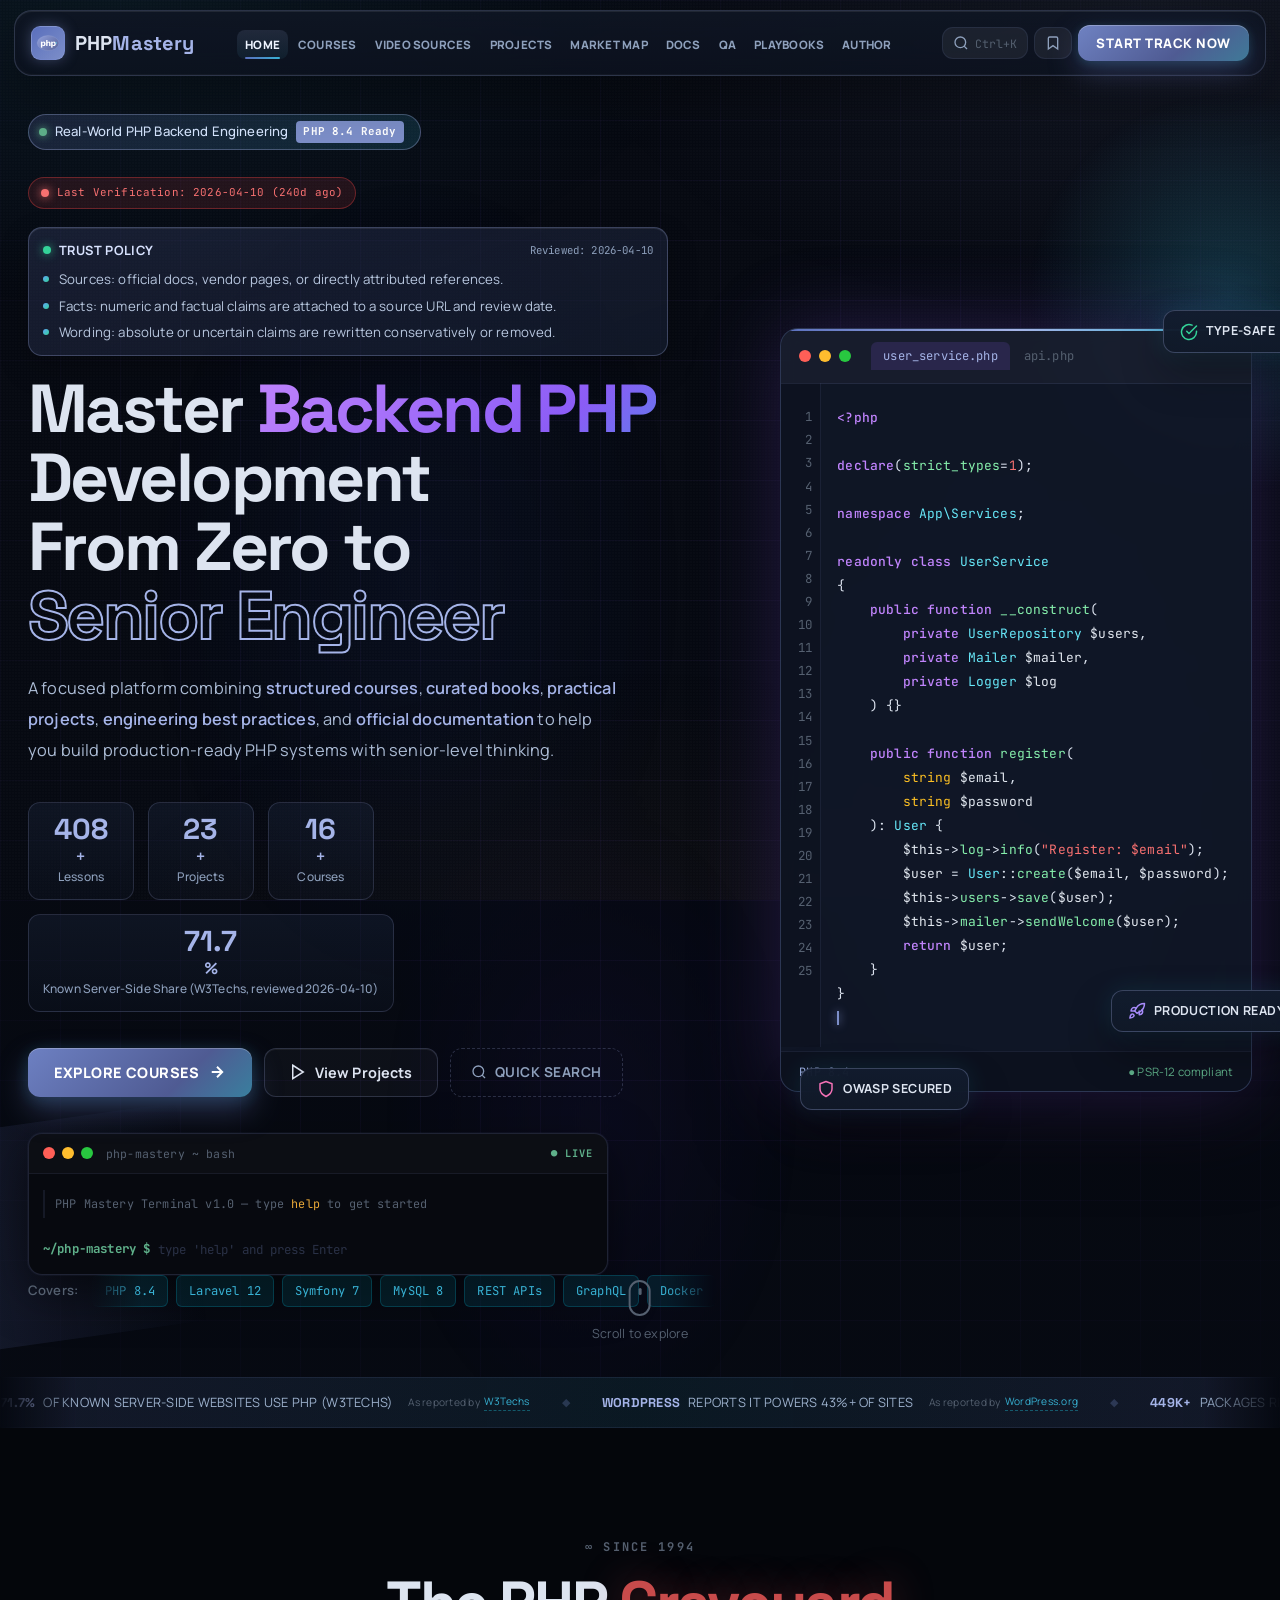
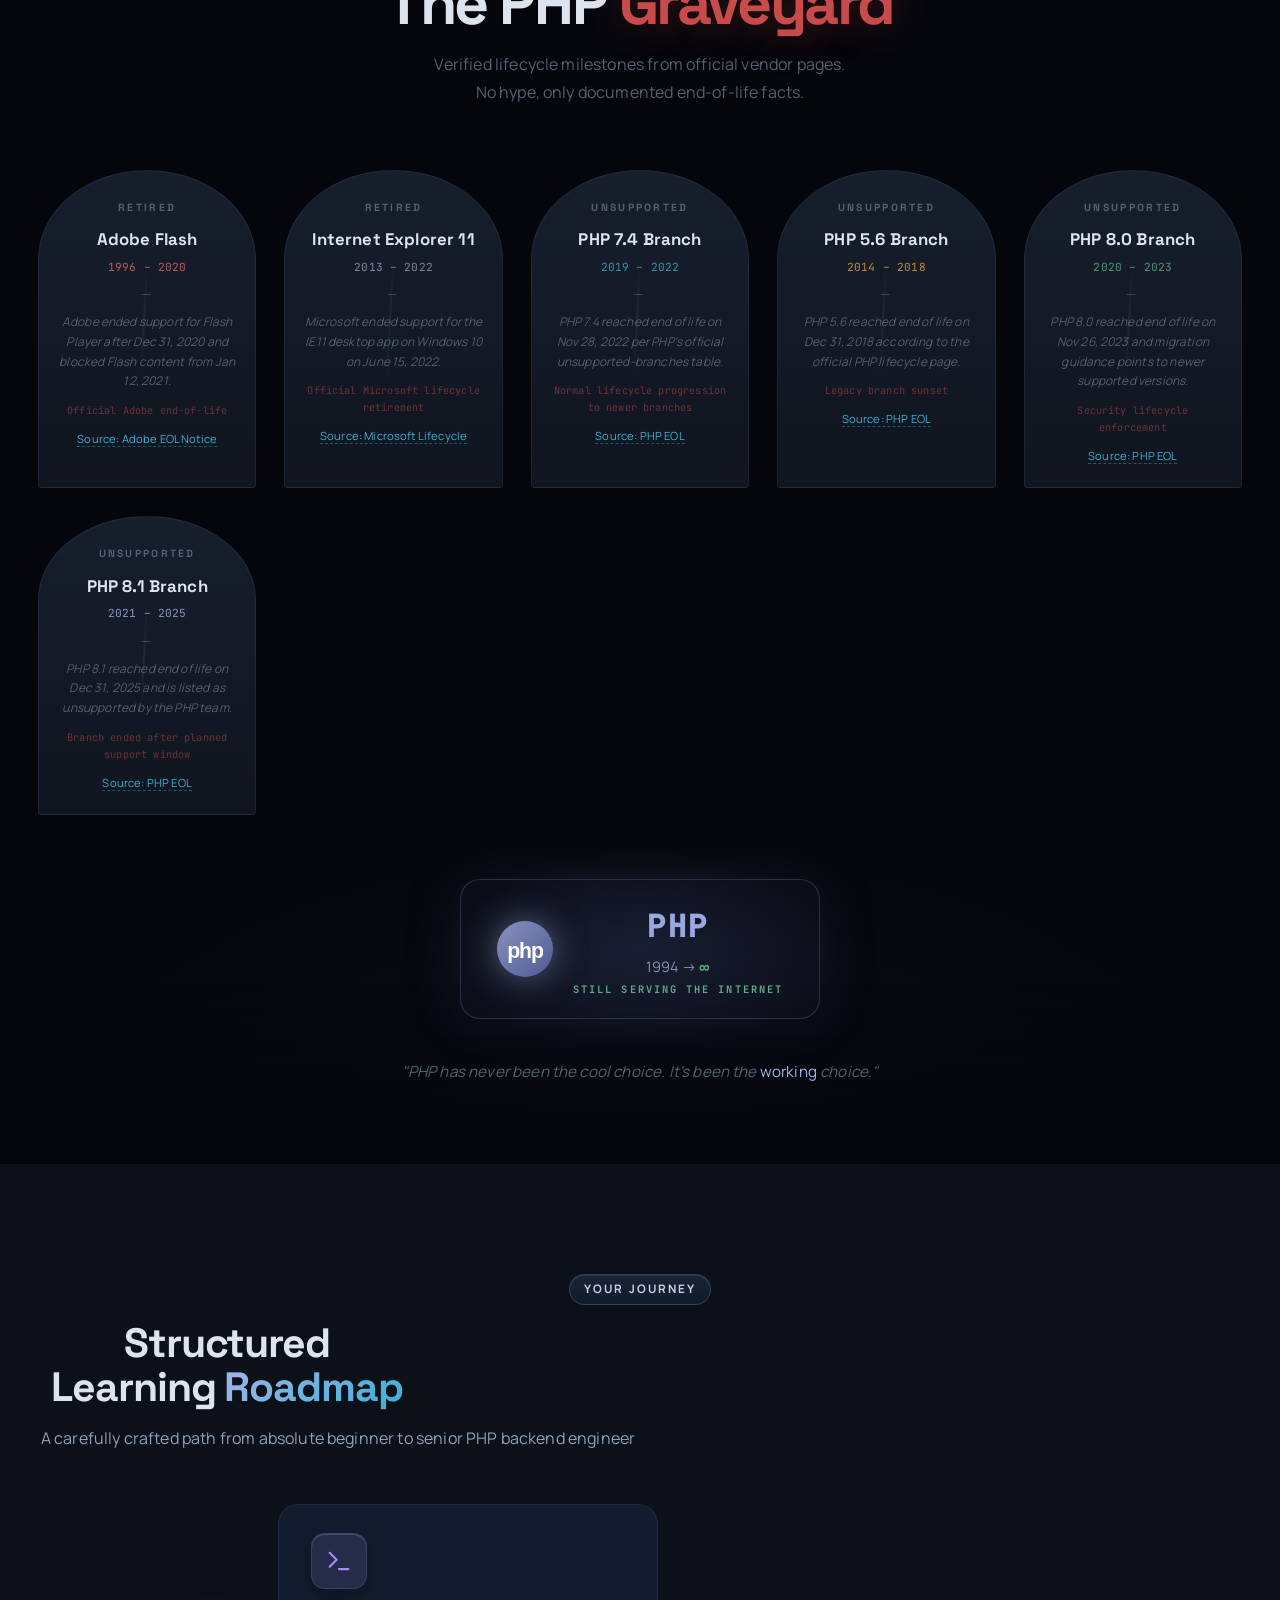
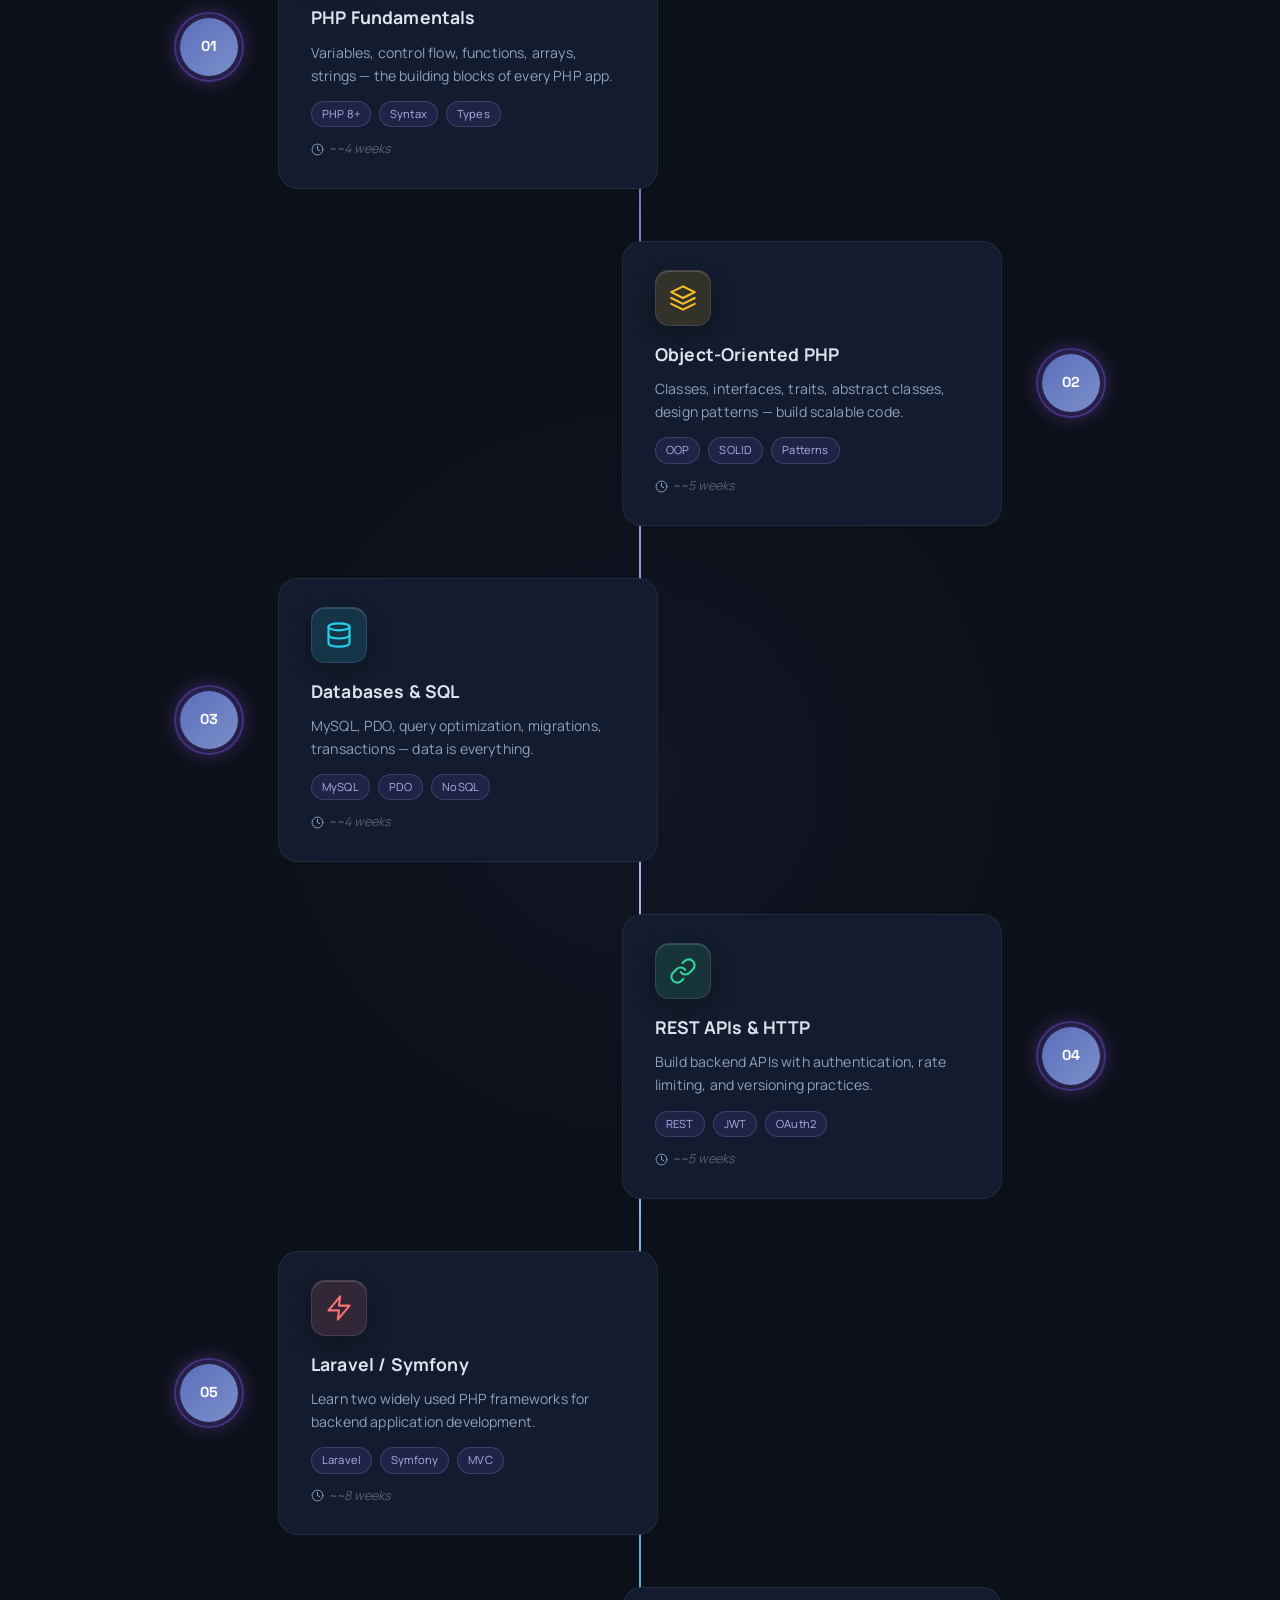
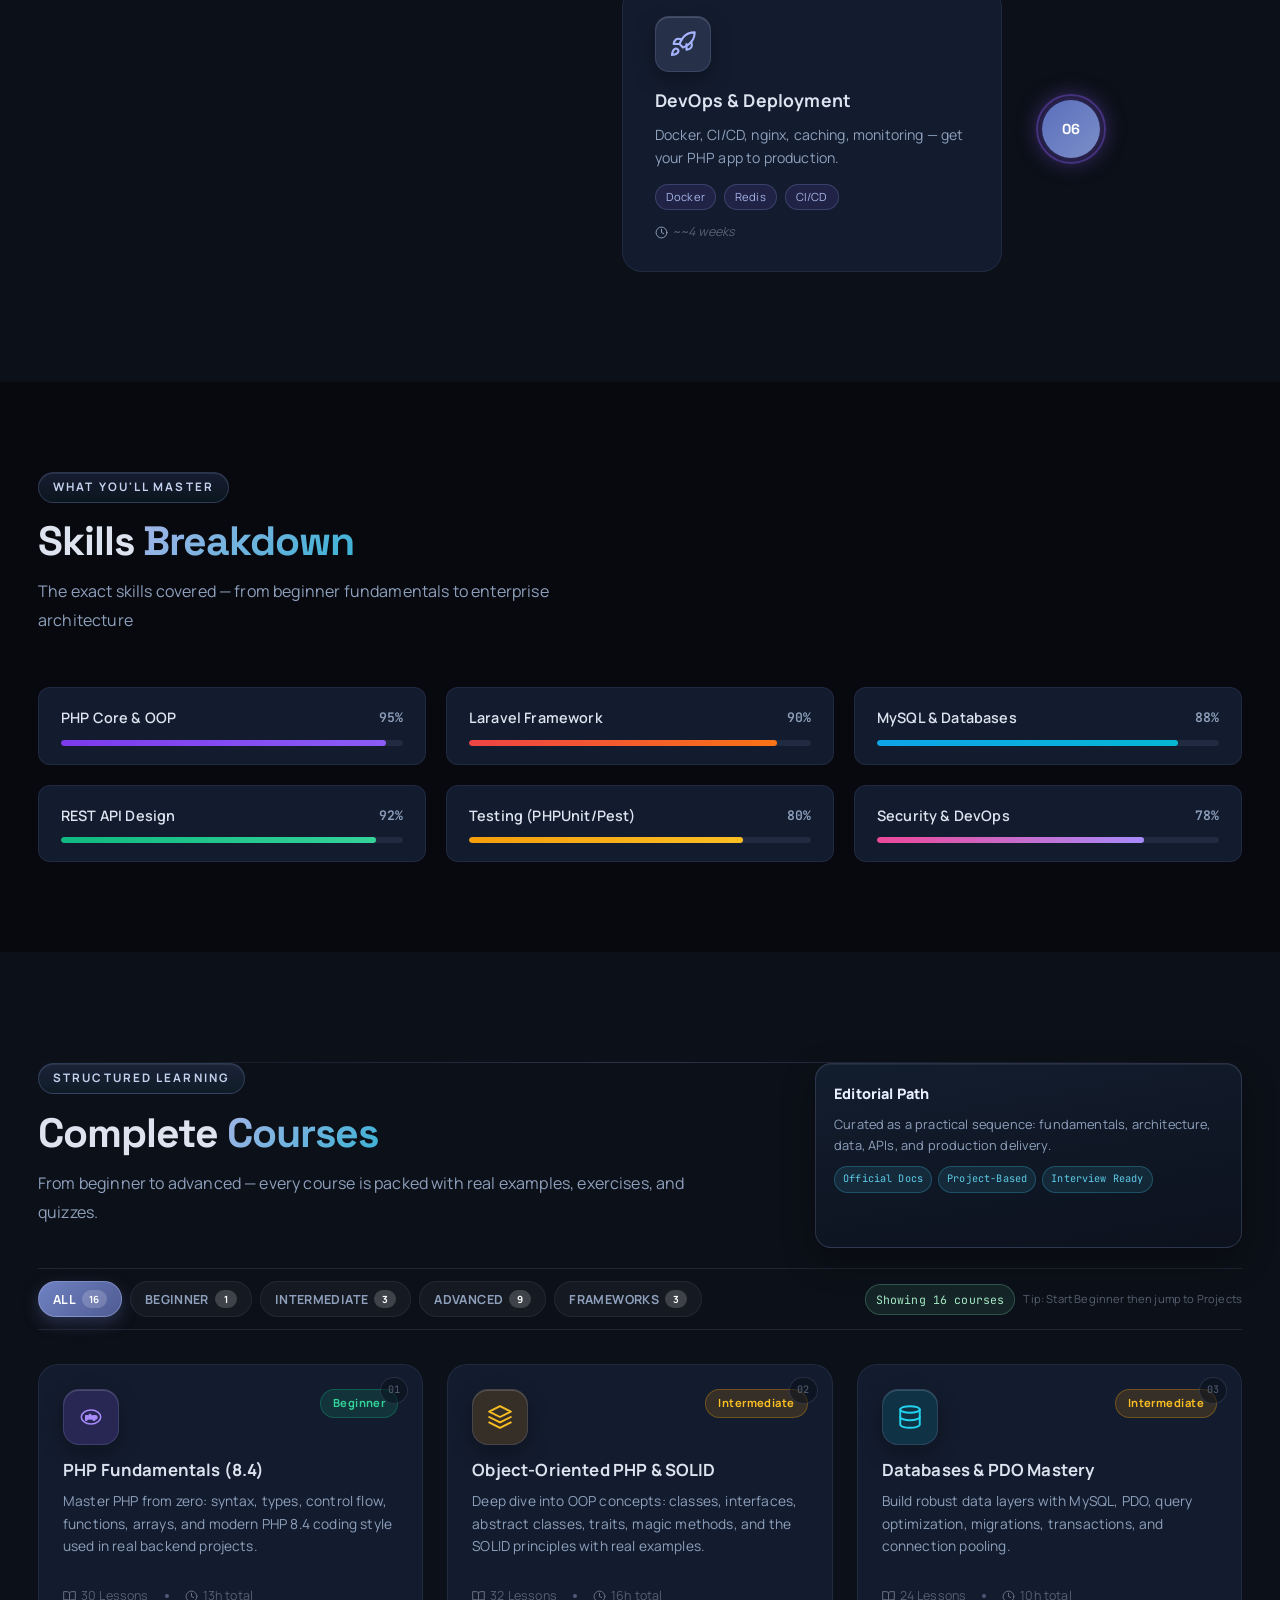
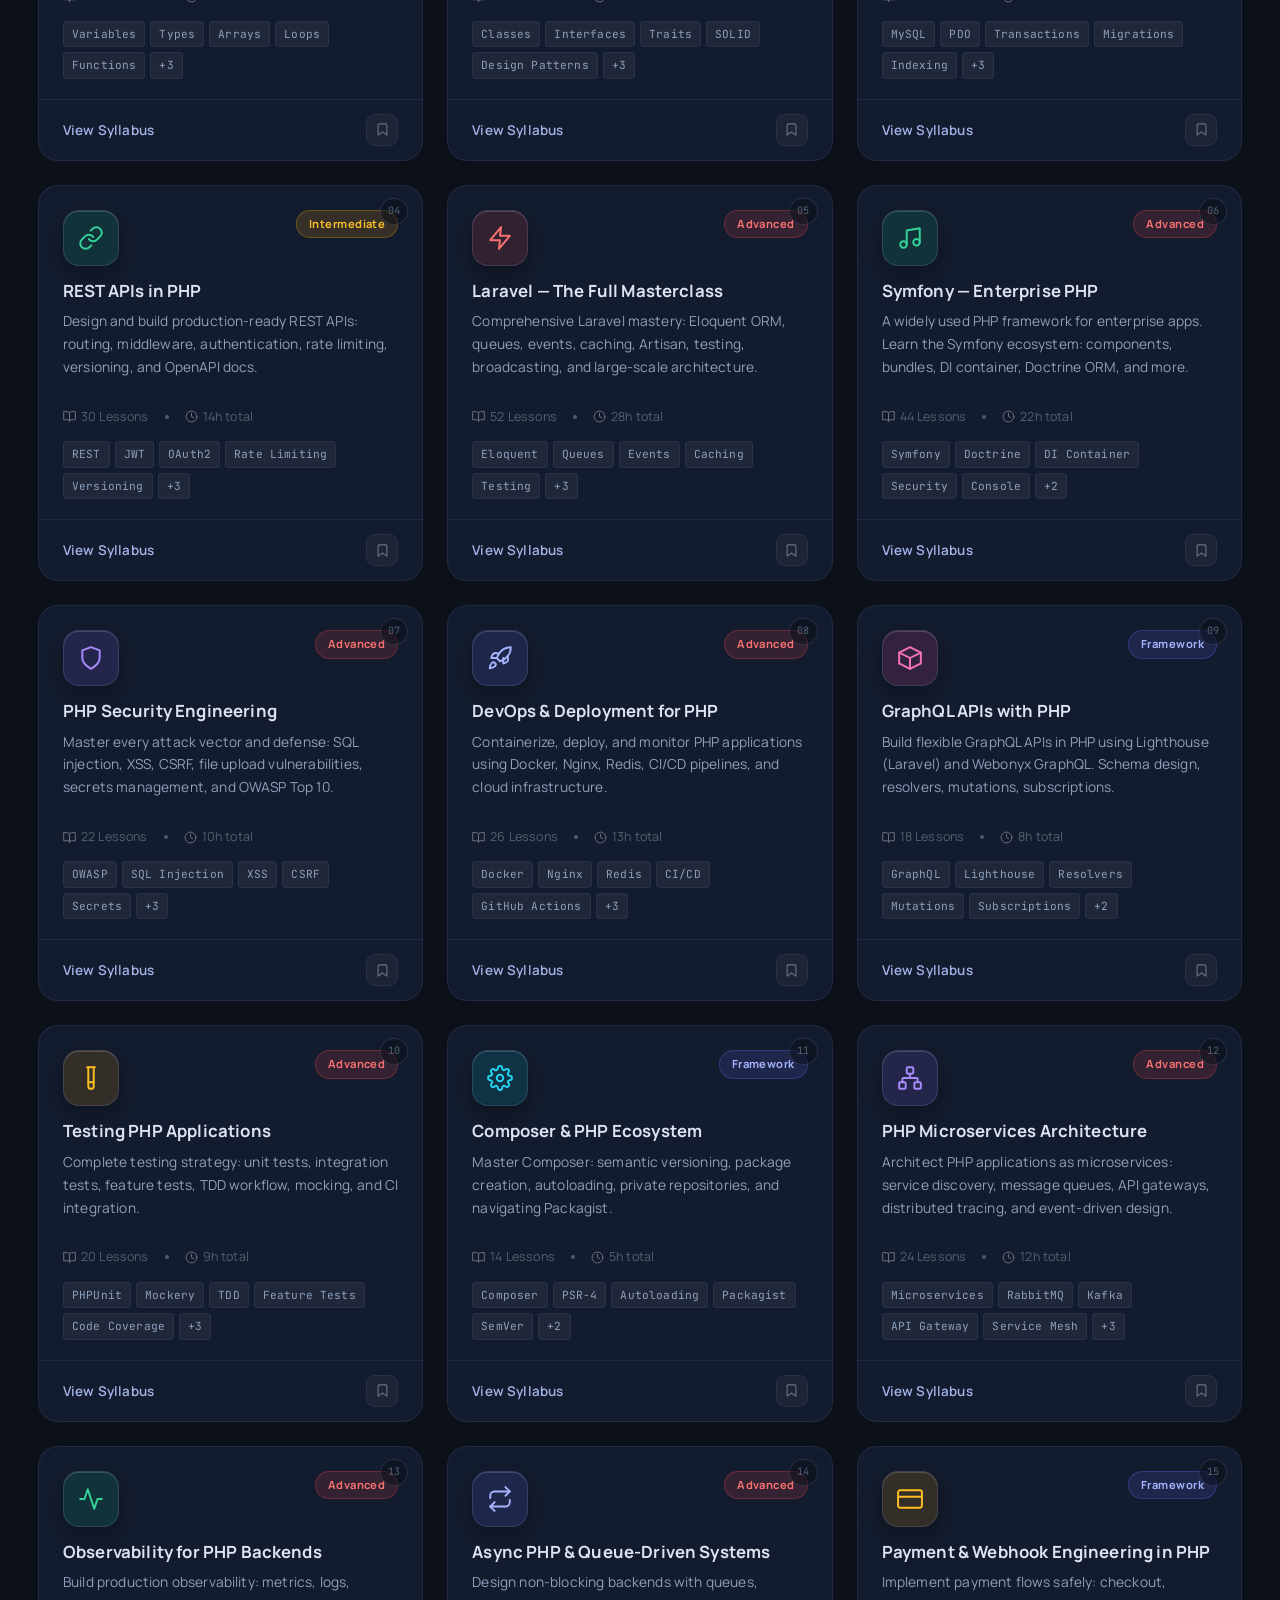
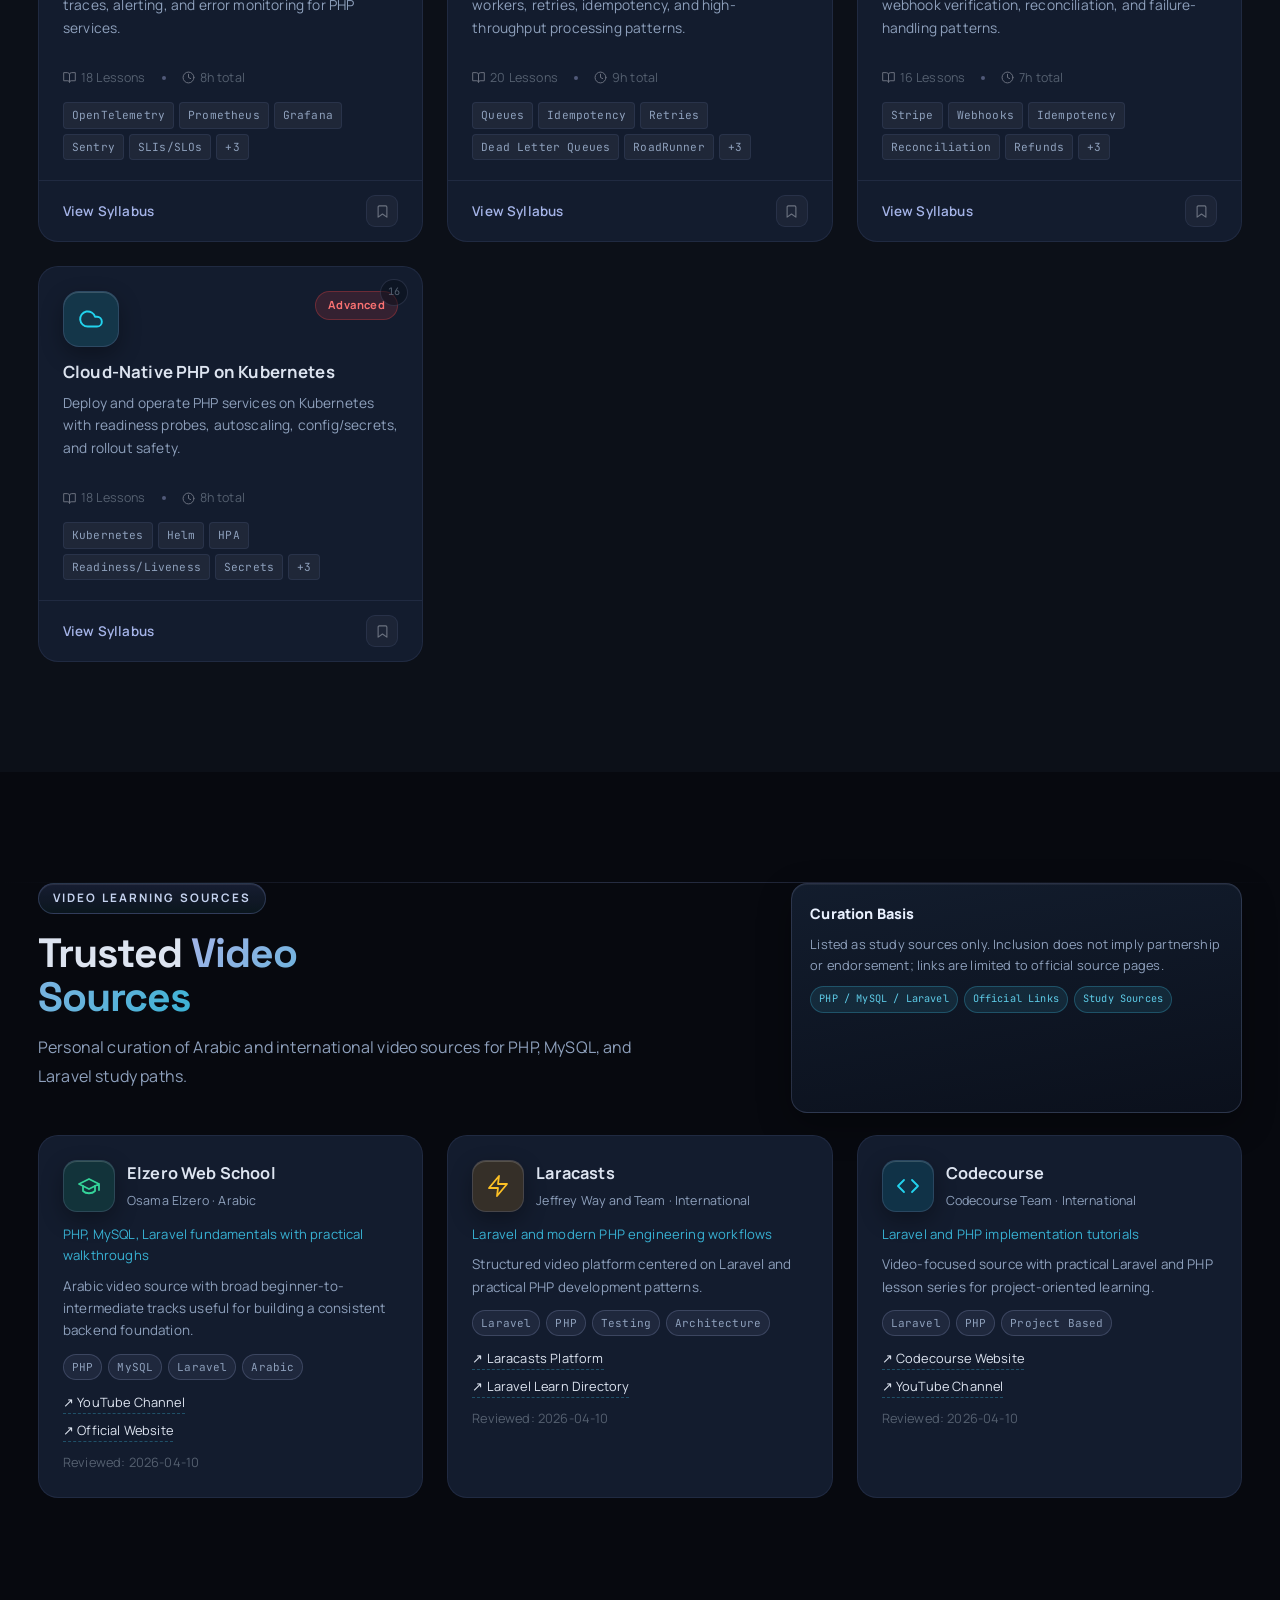
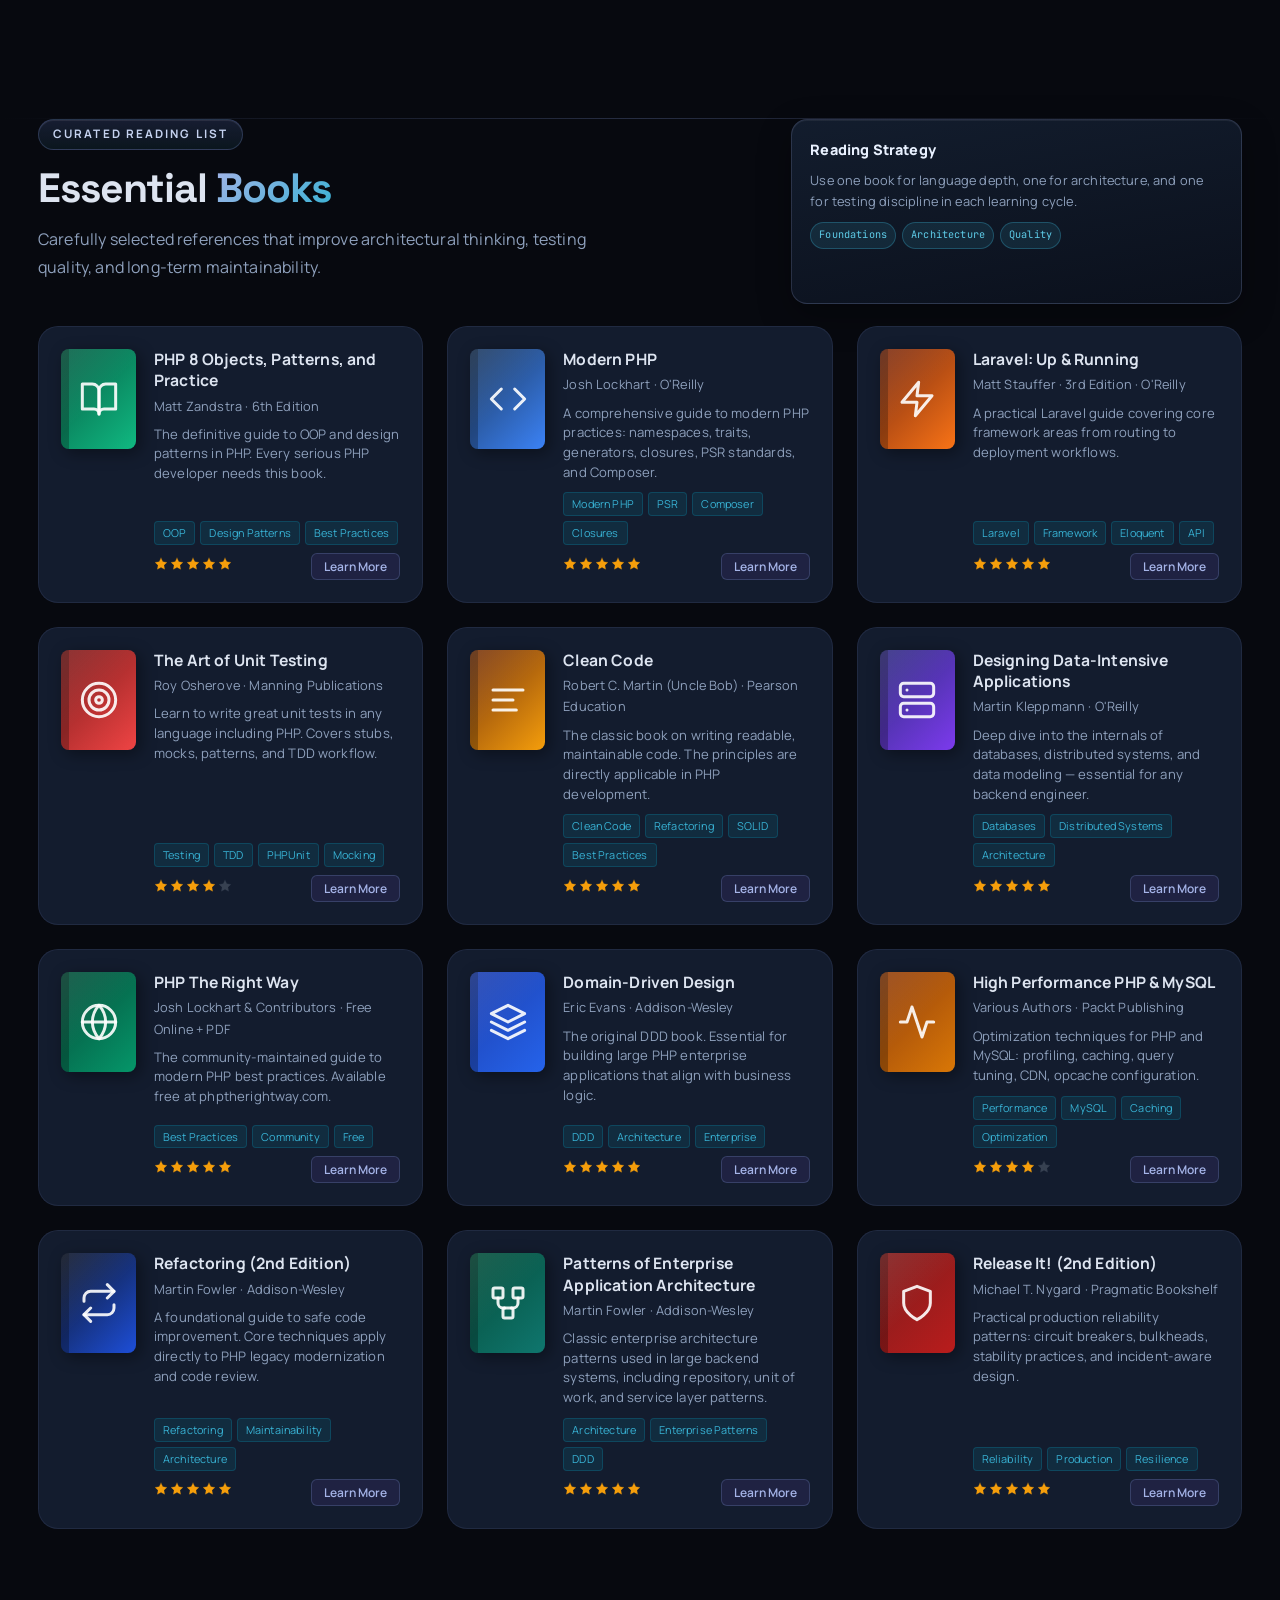
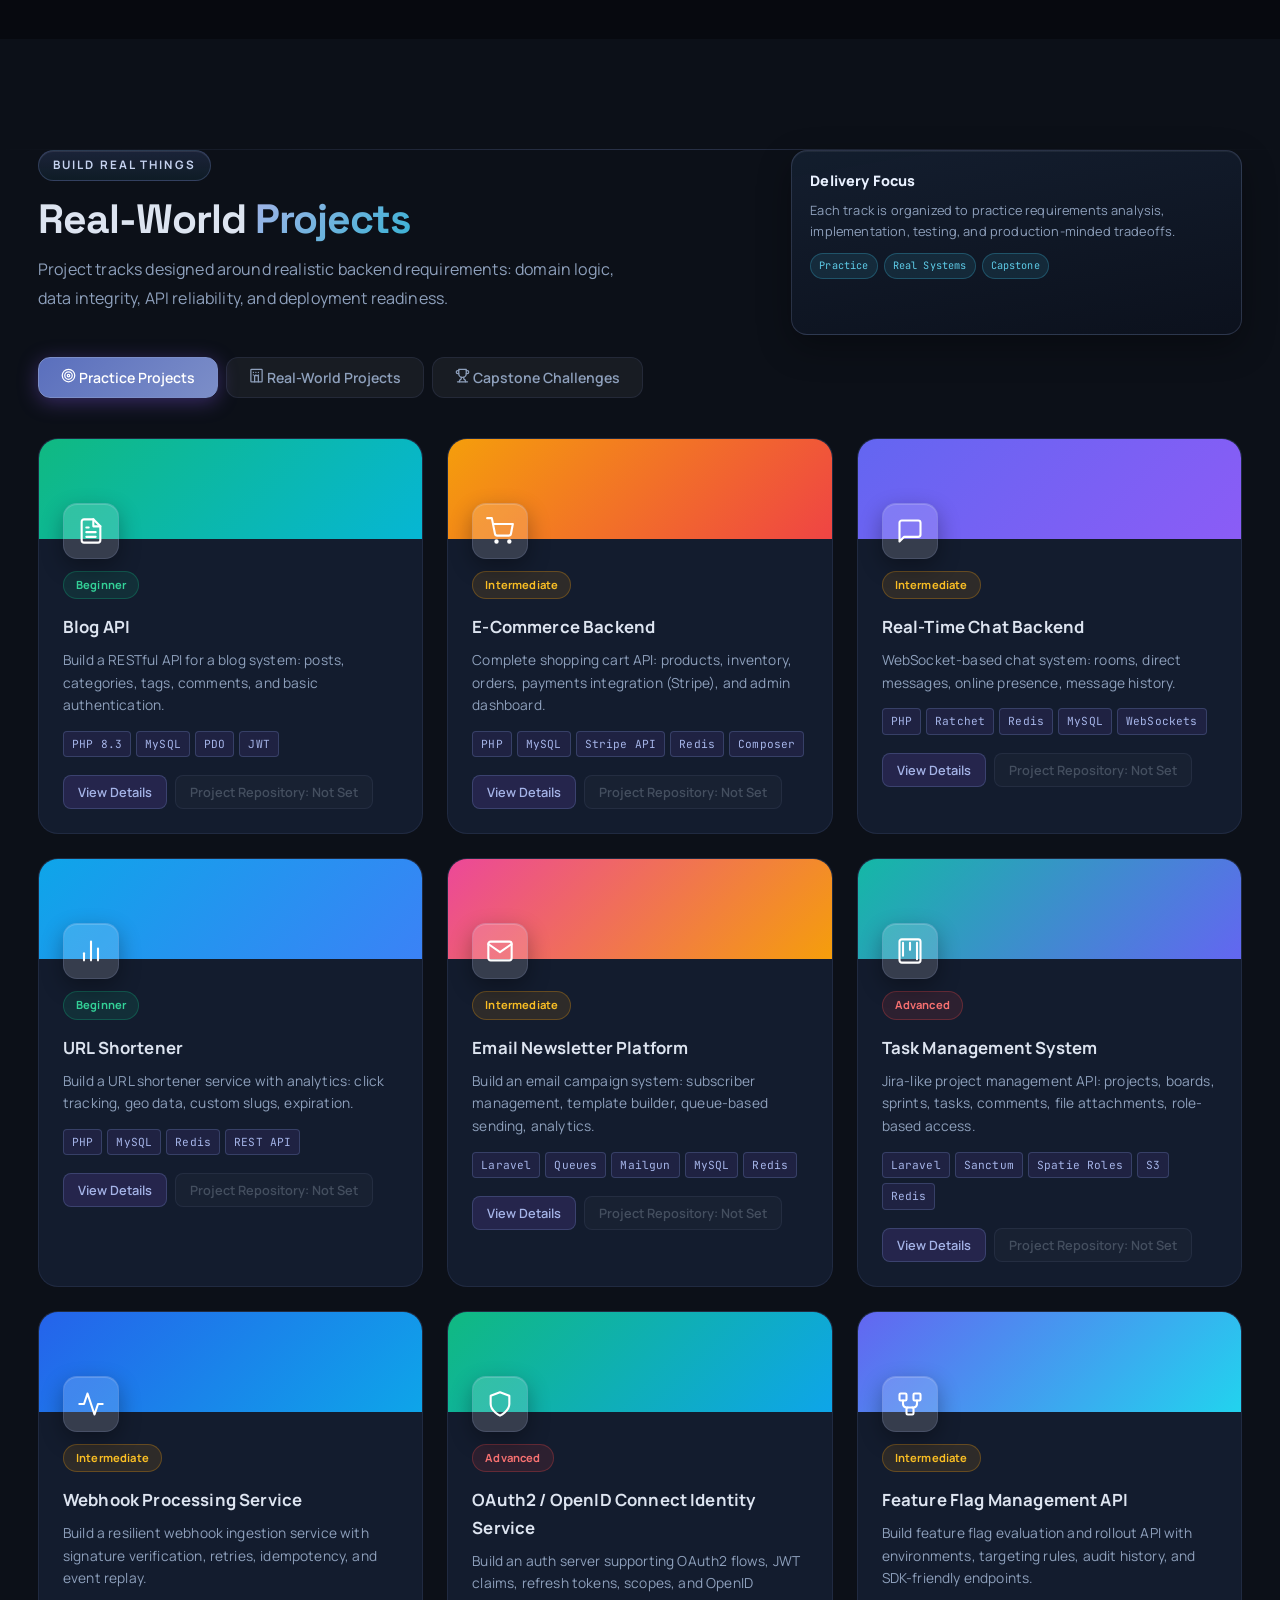
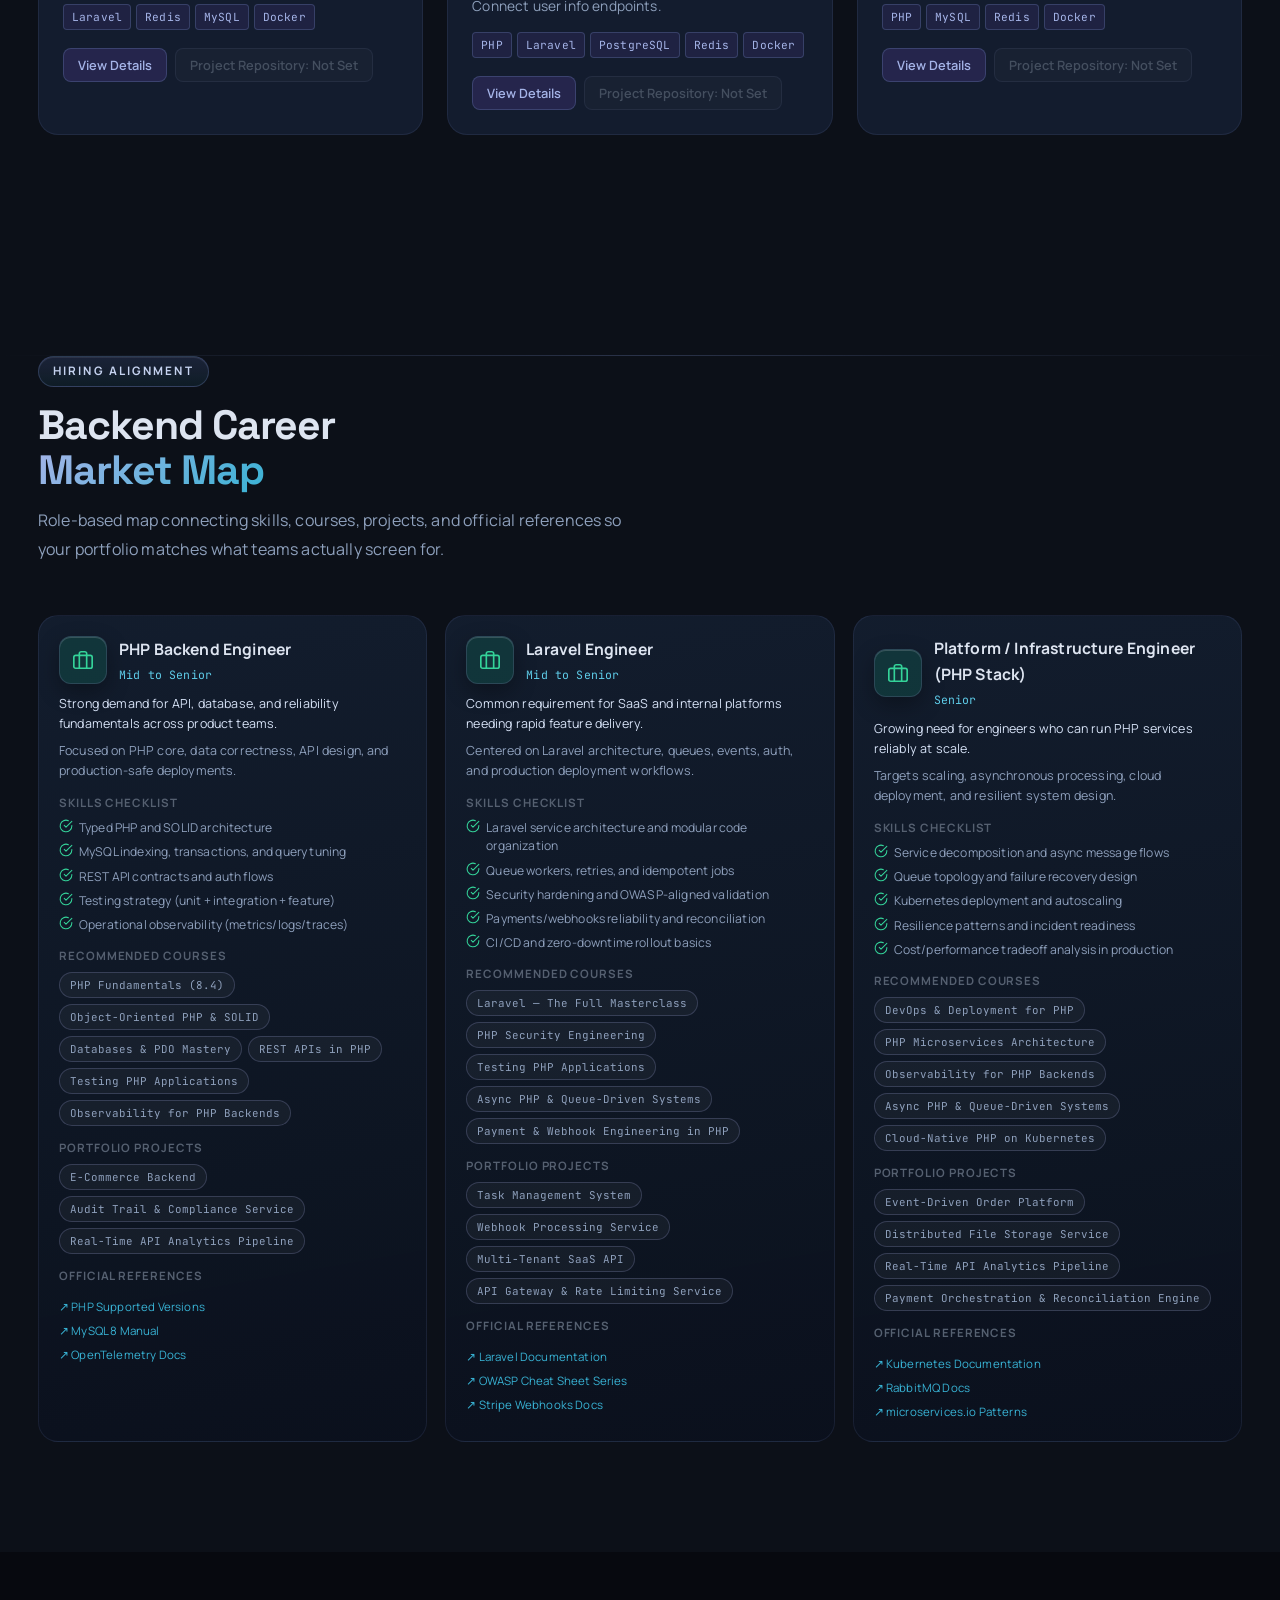
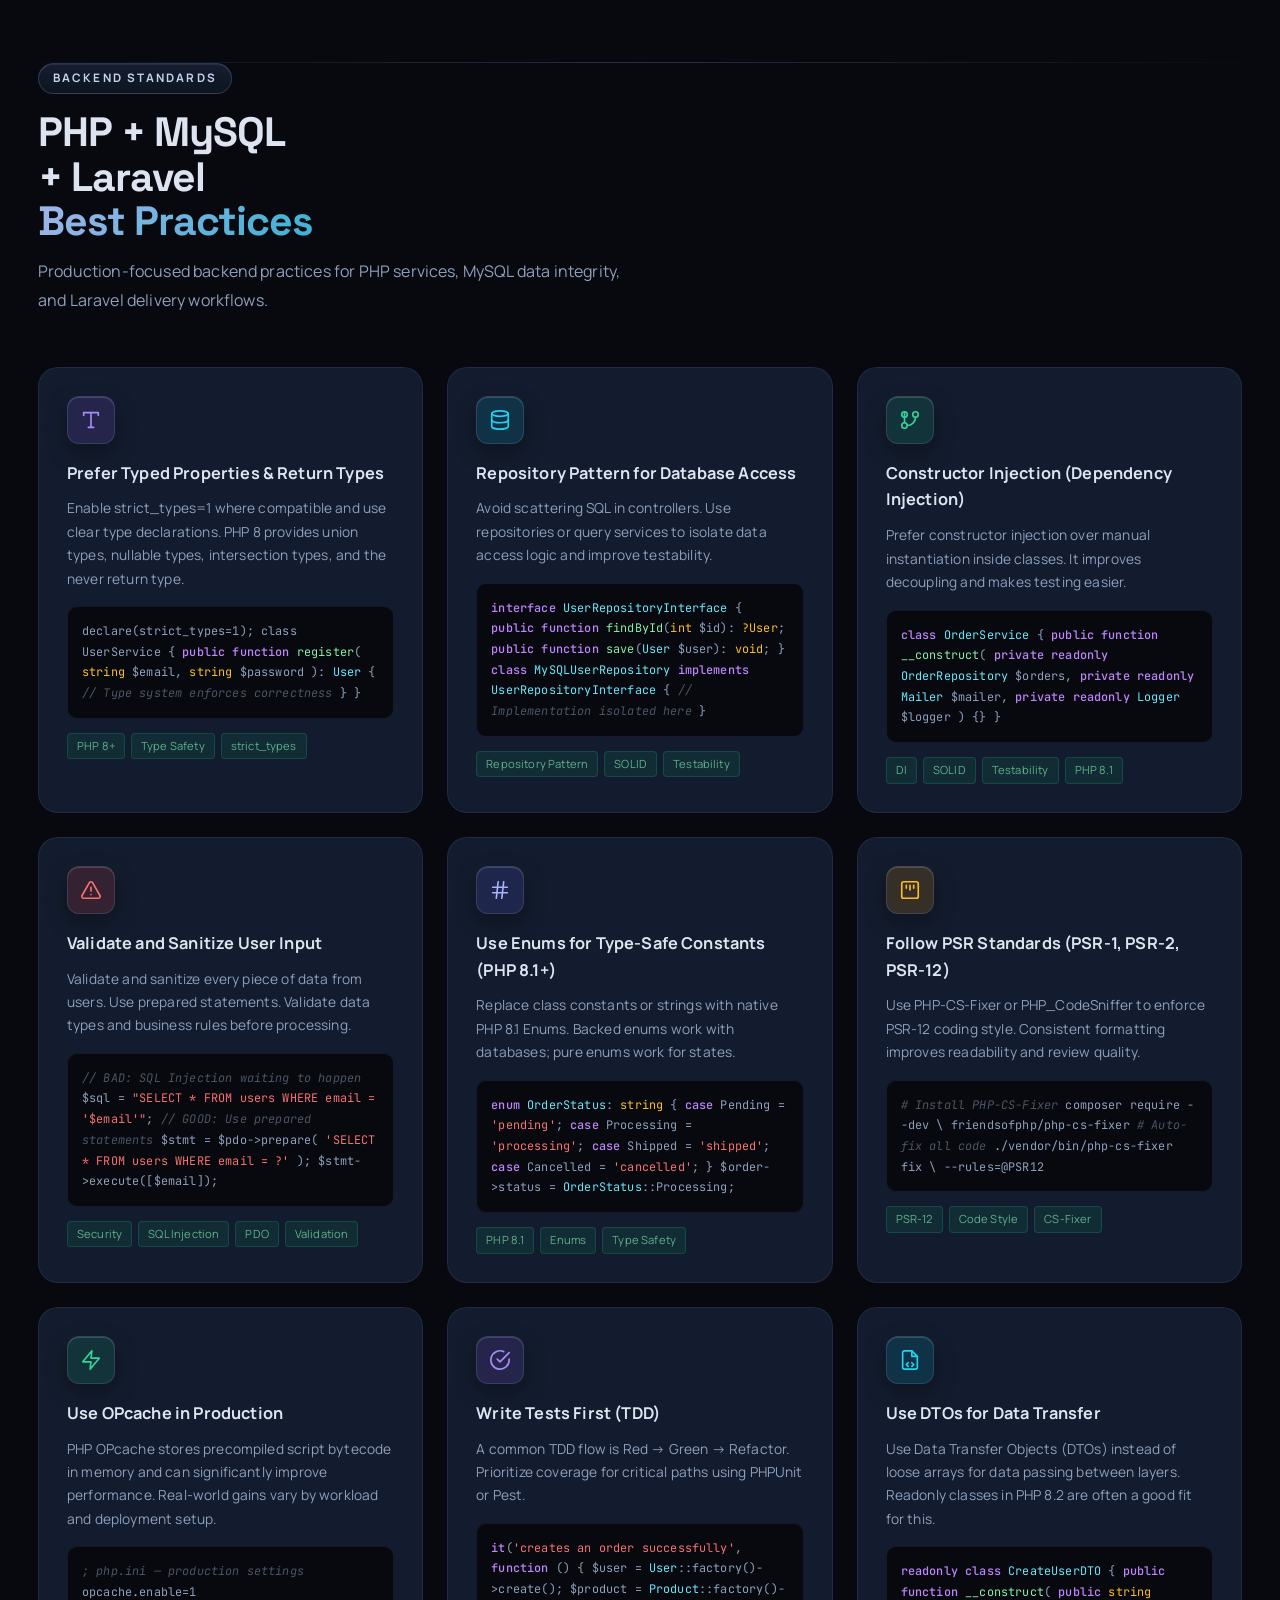
==== index.html @ 4e89be79 "Allow trusted official quotes in community stats section" ====
<!DOCTYPE html>
<html lang="en">
<head>
  <meta charset="UTF-8" />
  <meta name="viewport" content="width=device-width, initial-scale=1.0" />
  <title>PHP Mastery — Learn Backend Development the Real Way</title>
  <meta name="description" content="A PHP backend learning platform with real-world courses, books, projects, best practices, use cases, and official documentation." />
  <link rel="icon" type="image/svg+xml" href="favicon.svg" />
  <link rel="shortcut icon" href="favicon.svg" />
  <link rel="preconnect" href="https://fonts.googleapis.com" />
  <link rel="preconnect" href="https://fonts.gstatic.com" crossorigin />
  <link href="https://fonts.googleapis.com/css2?family=JetBrains+Mono:wght@400;500;700&family=Manrope:wght@400;500;600;700;800&family=Space+Grotesk:wght@400;500;600;700&display=swap" rel="stylesheet" />
  <link rel="stylesheet" href="styles.css" />
</head>
<body>
<!-- ===== SCROLL PROGRESS ===== -->
<div class="scroll-progress" id="scrollProgress"></div>

<!-- ===== TOAST CONTAINER ===== -->
<div class="toast-container" id="toastContainer"></div>

<!-- ===== JOURNEY ASSISTANT ===== -->
<div class="journey-assistant" id="journeyAssistant" aria-live="polite"></div>

<!-- ===== SEARCH OVERLAY ===== -->
<div class="search-overlay" id="searchOverlay">
  <div class="search-box">
    <div class="search-input-wrap">
      <svg class="search-icon-svg" width="20" height="20" viewBox="0 0 24 24" fill="none" stroke="currentColor" stroke-width="2"><circle cx="11" cy="11" r="8"/><path d="m21 21-4.35-4.35"/></svg>
      <input type="text" id="searchInput" placeholder="Search courses, books, projects…" autocomplete="off" />
      <span class="search-close-hint">ESC</span>
    </div>
    <div class="search-results" id="searchResults"></div>
  </div>
</div>

<!-- ===== NAVBAR ===== -->
<nav class="navbar" id="navbar">
  <div class="nav-container">
    <div class="nav-brand">
      <div class="brand-logo" id="logoIcon">
        <svg width="24" height="24" viewBox="0 0 100 100" fill="none" xmlns="http://www.w3.org/2000/svg" aria-hidden="true">
          <defs>
            <linearGradient id="phpgrad-nav" x1="0" y1="0" x2="100" y2="100" gradientUnits="userSpaceOnUse">
              <stop offset="0%" stop-color="#9aa9e4"/>
              <stop offset="100%" stop-color="#4F5B93"/>
            </linearGradient>
          </defs>
          <ellipse cx="50" cy="50" rx="45" ry="31" fill="url(#phpgrad-nav)"/>
          <ellipse cx="50" cy="50" rx="45" ry="31" stroke="rgba(255,255,255,.35)"/>
          <text x="50" y="61" text-anchor="middle" font-family="DejaVu Sans,Arial,sans-serif" font-size="33" font-weight="700" fill="white" letter-spacing="-1.7">php</text>
          <circle cx="84" cy="50" r="2.8" fill="#5ecce8"/>
        </svg>
      </div>
      <div class="nav-brand-copy">
        <span class="brand-text">PHP<span class="brand-accent">Mastery</span></span>
        <span class="brand-trust">Official sources only</span>
      </div>
    </div>
    <ul class="nav-links" id="navLinks">
      <li><a href="#home"         class="nav-link active">Home</a></li>
      <li><a href="#courses"      class="nav-link">Courses</a></li>
      <li><a href="#videosources" class="nav-link">Video Sources</a></li>
      <li><a href="#projects"     class="nav-link">Projects</a></li>
      <li><a href="#marketmap"    class="nav-link">Market Map</a></li>
      <li><a href="#docs"         class="nav-link">Docs</a></li>
      <li><a href="#prelaunch"    class="nav-link">QA</a></li>
      <li><a href="#playbooks"    class="nav-link">Playbooks</a></li>
      <li><a href="#author"       class="nav-link">Author</a></li>
    </ul>
    <div class="nav-actions">
      <button class="nav-search-btn" id="searchTrigger" title="Search (Ctrl+K)">
        <svg width="16" height="16" viewBox="0 0 24 24" fill="none" stroke="currentColor" stroke-width="2"><circle cx="11" cy="11" r="8"/><path d="m21 21-4.35-4.35"/></svg>
        <span class="search-shortcut">Ctrl+K</span>
      </button>
      <button class="nav-bookmark-btn" id="bookmarkNavBtn" title="My Bookmarks">
        <svg width="16" height="16" viewBox="0 0 24 24" fill="none" stroke="currentColor" stroke-width="2"><path d="m19 21-7-5-7 5V5a2 2 0 0 1 2-2h10a2 2 0 0 1 2 2v16z"/></svg>
        <span class="bookmark-count" id="bookmarkCount" style="display:none">0</span>
      </button>
      <button class="nav-cta" onclick="document.getElementById('courses').scrollIntoView({behavior:'smooth'})">Go To Courses</button>
    </div>
    <button class="hamburger" id="hamburger" aria-label="Toggle menu">
      <span></span><span></span><span></span>
    </button>
  </div>
</nav>

<!-- ===== HERO ===== -->
<section class="hero" id="home">
  <canvas class="hero-aurora" id="auroraCanvas"></canvas>
  <div class="hero-bg-grid"></div>
  <div class="hero-particles" id="particles"></div>

  <div class="hero-layout">
    <div class="hero-container">
      <div class="hero-badge magnetic" data-strength="15">
        <span class="badge-dot"></span>
        <span>Real-World PHP Backend Engineering</span>
        <span class="badge-version">PHP 8.4 Ready</span>
      </div>
      <div class="verification-badge" id="verificationBadge" aria-live="polite">
        <span class="vb-dot"></span>
        <span class="vb-text">Verification status loading…</span>
      </div>
      <div class="trust-policy-card" aria-label="Trust Policy">
        <div class="trust-policy-head">
          <span class="trust-policy-kicker">Trust Policy</span>
          <span class="trust-policy-date">Reviewed: 2026-04-10</span>
        </div>
        <ul class="trust-policy-list">
          <li>Sources: official docs, vendor pages, or directly attributed references.</li>
          <li>Facts: numeric and factual claims are attached to a source URL and review date.</li>
          <li>Wording: absolute or uncertain claims are rewritten conservatively or removed.</li>
        </ul>
      </div>
      <h1 class="hero-title">
        Master <span class="gradient-text animated-gradient">Backend PHP</span><br/>
        Development<br/>
        <span class="hero-subtitle-line">From Zero to <span class="text-outline">Senior Engineer</span></span>
      </h1>
      <p class="hero-desc">
        A focused platform combining <strong>structured courses</strong>, <strong>curated books</strong>,
        <strong>practical projects</strong>, <strong>engineering best practices</strong>,
        and <strong>official documentation</strong> to help you build
        production-ready PHP systems with senior-level thinking.
      </p>
      <div class="hero-stats">
        <div class="stat-item">
          <span class="stat-num" data-target="408">0</span><span class="stat-plus">+</span>
          <span class="stat-label">Lessons</span>
        </div>
        <div class="stat-divider"></div>
        <div class="stat-item">
          <span class="stat-num" data-target="23">0</span><span class="stat-plus">+</span>
          <span class="stat-label">Projects</span>
        </div>
        <div class="stat-divider"></div>
        <div class="stat-item">
          <span class="stat-num" data-target="16">0</span><span class="stat-plus">+</span>
          <span class="stat-label">Courses</span>
        </div>
        <div class="stat-divider"></div>
        <div class="stat-item">
          <span class="stat-num" data-target="71.7" data-precision="1">0</span><span class="stat-plus">%</span>
          <span class="stat-label">Known Server-Side Share (W3Techs, reviewed 2026-04-10)</span>
        </div>
      </div>
      <div class="hero-actions">
        <button class="btn-primary magnetic" data-strength="20" onclick="document.getElementById('courses').scrollIntoView({behavior:'smooth'})">
          <span>Explore Courses</span>
          <svg width="18" height="18" viewBox="0 0 24 24" fill="none" stroke="currentColor" stroke-width="2.5"><path d="M5 12h14M12 5l7 7-7 7"/></svg>
        </button>
        <button class="btn-secondary" onclick="document.getElementById('projects').scrollIntoView({behavior:'smooth'})">
          <svg width="18" height="18" viewBox="0 0 24 24" fill="none" stroke="currentColor" stroke-width="2"><polygon points="5 3 19 12 5 21 5 3"/></svg>
          View Projects
        </button>
        <button class="btn-ghost" onclick="document.getElementById('searchTrigger').click()">
          <svg width="16" height="16" viewBox="0 0 24 24" fill="none" stroke="currentColor" stroke-width="2"><circle cx="11" cy="11" r="8"/><path d="m21 21-4.35-4.35"/></svg>
          Quick Search
        </button>
      </div>

      <!-- Hero Interactive CLI -->
      <div class="hero-cli" id="heroCli">
        <div class="cli-titlebar">
          <span class="dot red"></span><span class="dot yellow"></span><span class="dot green"></span>
          <span class="cli-titlebar-txt">php-mastery ~ bash</span>
          <span class="cli-live">● LIVE</span>
        </div>
        <div class="cli-body">
          <div class="cli-history" id="cliHistory"></div>
          <div class="cli-input-row">
            <span class="cli-prompt">~/php-mastery $&nbsp;</span>
            <input type="text" id="cliInput" class="cli-input-field" placeholder="type 'help' and press Enter" autocomplete="off" spellcheck="false">
          </div>
        </div>
      </div>
      <div class="hero-tech-scroll">
        <span class="tech-label">Covers:</span>
        <div class="tech-marquee">
          <div class="tech-track">
            <span class="tech-tag">PHP 8.4</span><span class="tech-tag">Laravel 12</span>
            <span class="tech-tag">Symfony 7</span><span class="tech-tag">MySQL 8</span>
            <span class="tech-tag">REST APIs</span><span class="tech-tag">GraphQL</span>
            <span class="tech-tag">Docker</span><span class="tech-tag">Composer</span>
            <span class="tech-tag">Redis</span><span class="tech-tag">RabbitMQ</span>
            <span class="tech-tag">PHPUnit</span><span class="tech-tag">SOLID</span>
            <!-- duplicated for loop -->
            <span class="tech-tag">PHP 8.4</span><span class="tech-tag">Laravel 12</span>
            <span class="tech-tag">Symfony 7</span><span class="tech-tag">MySQL 8</span>
            <span class="tech-tag">REST APIs</span><span class="tech-tag">GraphQL</span>
            <span class="tech-tag">Docker</span><span class="tech-tag">Composer</span>
          </div>
        </div>
      </div>
    </div>


    <!-- Floating code window -->
    <div class="hero-code-window">
      <div class="code-window">
        <div class="code-window-header">
          <span class="dot red"></span>
          <span class="dot yellow"></span>
          <span class="dot green"></span>
          <div class="cw-tabs">
            <span class="cw-tab active">user_service.php</span>
            <span class="cw-tab">api.php</span>
          </div>
        </div>
        <div class="code-line-numbers" id="lineNumbers"></div>
        <div class="code-body">
          <pre id="typingCode"></pre>
        </div>
        <div class="code-window-footer">
          <span class="cw-lang">PHP 8.4</span>
          <span class="cw-status">● PSR-12 compliant</span>
        </div>
      </div>
      <!-- floating cards -->
      <div class="floating-card fc-1">
        <span class="fc-icon" style="color:#34d399">
          <svg width="18" height="18" viewBox="0 0 24 24" fill="none" stroke="currentColor" stroke-width="2" stroke-linecap="round" stroke-linejoin="round"><path d="M22 11.08V12a10 10 0 1 1-5.93-9.14"/><polyline points="22 4 12 14.01 9 11.01"/></svg>
        </span>
        <span>Type-safe</span>
      </div>
      <div class="floating-card fc-2">
        <span class="fc-icon" style="color:#a78bfa">
          <svg width="18" height="18" viewBox="0 0 24 24" fill="none" stroke="currentColor" stroke-width="2" stroke-linecap="round" stroke-linejoin="round"><path d="M4.5 16.5c-1.5 1.26-2 5-2 5s3.74-.5 5-2c.71-.84.7-2.13-.09-2.91a2.18 2.18 0 0 0-2.91-.09z"/><path d="m12 15-3-3a22 22 0 0 1 2-3.95A12.88 12.88 0 0 1 22 2c0 2.72-.78 7.5-6 11a22.35 22.35 0 0 1-4 2z"/><path d="M9 12H4s.55-3.03 2-4c1.62-1.08 5 0 5 0M15 12v5s3.03-.55 4-2c1.08-1.62 0-5 0-5"/></svg>
        </span>
        <span>Production ready</span>
      </div>
      <div class="floating-card fc-3">
        <span class="fc-icon" style="color:#f472b6">
          <svg width="18" height="18" viewBox="0 0 24 24" fill="none" stroke="currentColor" stroke-width="2" stroke-linecap="round" stroke-linejoin="round"><path d="M12 22s8-4 8-10V5l-8-3-8 3v7c0 6 8 10 8 10z"/></svg>
        </span>
        <span>OWASP secured</span>
      </div>
    </div>
  </div>

  <!-- Scroll indicator -->
  <div class="hero-scroll-hint">
    <div class="scroll-mouse">
      <div class="scroll-wheel"></div>
    </div>
    <span>Scroll to explore</span>
  </div>
</section>

<!-- ===== STATS TICKER ===== -->
<div class="stats-ticker">
  <div class="ticker-track">
    <div class="ticker-item"><span class="ti-num">71.7%</span> of known server-side websites use PHP (W3Techs)</div>
    <div class="ticker-sep">◆</div>
    <div class="ticker-item"><span class="ti-num">WordPress</span> reports it powers 43%+ of sites</div>
    <div class="ticker-sep">◆</div>
    <div class="ticker-item"><span class="ti-num">449K+</span> packages registered on Packagist</div>
    <div class="ticker-sep">◆</div>
    <div class="ticker-item"><span class="ti-num">5.48M+</span> package versions on Packagist</div>
    <div class="ticker-sep">◆</div>
    <div class="ticker-item"><span class="ti-num">PHP 8</span> release notes document JIT behavior</div>
    <div class="ticker-sep">◆</div>
    <div class="ticker-item"><span class="ti-num">Symfony</span> reports 37B+ downloads</div>
    <div class="ticker-sep">◆</div>
    <div class="ticker-item"><span class="ti-num">Laravel</span> publishes real user quotes from teams</div>
    <div class="ticker-sep">◆</div>
    <div class="ticker-item"><span class="ti-num">176B+</span> installs tracked by Packagist</div>
    <div class="ticker-sep">◆</div>
    <div class="ticker-item"><span class="ti-num">PHP.net</span> publishes branch EOL timelines</div>
    <div class="ticker-sep">◆</div>
    <div class="ticker-item"><span class="ti-num">MediaWiki</span> powers Wikipedia on a PHP stack</div>
    <div class="ticker-sep">◆</div>
    <!-- duplicate for infinite loop -->
    <div class="ticker-item"><span class="ti-num">71.7%</span> of known server-side websites use PHP (W3Techs)</div>
    <div class="ticker-sep">◆</div>
    <div class="ticker-item"><span class="ti-num">WordPress</span> reports it powers 43%+ of sites</div>
    <div class="ticker-sep">◆</div>
    <div class="ticker-item"><span class="ti-num">449K+</span> packages registered on Packagist</div>
    <div class="ticker-sep">◆</div>
    <div class="ticker-item"><span class="ti-num">5.48M+</span> package versions on Packagist</div>
    <div class="ticker-sep">◆</div>
    <div class="ticker-item"><span class="ti-num">PHP 8</span> release notes document JIT behavior</div>
    <div class="ticker-sep">◆</div>
    <div class="ticker-item"><span class="ti-num">Symfony</span> reports 37B+ downloads</div>
  </div>
</div>

<!-- ===== PHP GRAVEYARD ===== -->
<section class="graveyard-section" id="graveyard" aria-label="PHP Graveyard">
  <div class="gy-fog gy-fog-1"></div>
  <div class="gy-fog gy-fog-2"></div>
  <div class="container">
    <div class="gy-header">
      <div class="gy-eyebrow">∞ Since 1994</div>
      <h2 class="gy-title">The PHP <span class="gy-blood">Graveyard</span></h2>
      <p class="gy-sub">Verified lifecycle milestones from official vendor pages.<br>No hype, only documented end-of-life facts.</p>
    </div>
    <div class="graveyard-grid" id="graveyardGrid"></div>
    <div class="gy-survivor">
      <div class="gy-survivor-glow"></div>
      <div class="gy-survivor-inner">
        <svg width="56" height="56" viewBox="0 0 100 100" class="gy-php-logo">
          <ellipse cx="50" cy="50" rx="50" ry="50" fill="url(#gyPhpGrad)"/>
          <defs><linearGradient id="gyPhpGrad" x1="0" y1="0" x2="100" y2="100" gradientUnits="userSpaceOnUse"><stop offset="0%" stop-color="#8892BF"/><stop offset="100%" stop-color="#4F5B93"/></linearGradient></defs>
          <text x="50" y="66" text-anchor="middle" font-family="Arial,sans-serif" font-size="38" font-weight="bold" fill="white" letter-spacing="-2">php</text>
        </svg>
        <div class="gy-survivor-text">
          <div class="gy-survivor-name">PHP</div>
          <div class="gy-survivor-years">1994 &rarr; <span class="gy-infinity">&infin;</span></div>
          <div class="gy-survivor-status">STILL SERVING THE INTERNET</div>
        </div>
      </div>
    </div>
    <p class="gy-footer-quote">
      "PHP has never been the cool choice. It's been the <em>working</em> choice."
    </p>
  </div>
</section>

<!-- ===== LEARNING PATH ===== -->
<section class="learning-path-section">
  <div class="container">
    <div class="section-label">Your Journey</div>
    <h2 class="section-title">Structured Learning <span class="gradient-text">Roadmap</span></h2>
    <p class="section-desc">A carefully crafted path from absolute beginner to senior PHP backend engineer</p>
    <div class="roadmap">
      <div class="roadmap-line"></div>
      <div class="roadmap-items">
        <div class="roadmap-item reveal" data-step="1">
          <div class="roadmap-node pulse-ring">01</div>
          <div class="roadmap-card">
            <div class="roadmap-icon" id="rm-icon-1"></div>
            <h3>PHP Fundamentals</h3>
            <p>Variables, control flow, functions, arrays, strings — the building blocks of every PHP app.</p>
            <div class="roadmap-tags"><span>PHP 8+</span><span>Syntax</span><span>Types</span></div>
            <div class="roadmap-duration" id="rm-dur-1"></div>
          </div>
        </div>
        <div class="roadmap-item right reveal" data-step="2">
          <div class="roadmap-node pulse-ring">02</div>
          <div class="roadmap-card">
            <div class="roadmap-icon" id="rm-icon-2"></div>
            <h3>Object-Oriented PHP</h3>
            <p>Classes, interfaces, traits, abstract classes, design patterns — build scalable code.</p>
            <div class="roadmap-tags"><span>OOP</span><span>SOLID</span><span>Patterns</span></div>
            <div class="roadmap-duration" id="rm-dur-2"></div>
          </div>
        </div>
        <div class="roadmap-item reveal" data-step="3">
          <div class="roadmap-node pulse-ring">03</div>
          <div class="roadmap-card">
            <div class="roadmap-icon" id="rm-icon-3"></div>
            <h3>Databases &amp; SQL</h3>
            <p>MySQL, PDO, query optimization, migrations, transactions — data is everything.</p>
            <div class="roadmap-tags"><span>MySQL</span><span>PDO</span><span>NoSQL</span></div>
            <div class="roadmap-duration" id="rm-dur-3"></div>
          </div>
        </div>
        <div class="roadmap-item right reveal" data-step="4">
          <div class="roadmap-node pulse-ring">04</div>
          <div class="roadmap-card">
            <div class="roadmap-icon" id="rm-icon-4"></div>
            <h3>REST APIs &amp; HTTP</h3>
            <p>Build backend APIs with authentication, rate limiting, and versioning practices.</p>
            <div class="roadmap-tags"><span>REST</span><span>JWT</span><span>OAuth2</span></div>
            <div class="roadmap-duration" id="rm-dur-4"></div>
          </div>
        </div>
        <div class="roadmap-item reveal" data-step="5">
          <div class="roadmap-node pulse-ring">05</div>
          <div class="roadmap-card">
            <div class="roadmap-icon" id="rm-icon-5"></div>
            <h3>Laravel / Symfony</h3>
            <p>Learn two widely used PHP frameworks for backend application development.</p>
            <div class="roadmap-tags"><span>Laravel</span><span>Symfony</span><span>MVC</span></div>
            <div class="roadmap-duration" id="rm-dur-5"></div>
          </div>
        </div>
        <div class="roadmap-item right reveal" data-step="6">
          <div class="roadmap-node pulse-ring">06</div>
          <div class="roadmap-card">
            <div class="roadmap-icon" id="rm-icon-6"></div>
            <h3>DevOps &amp; Deployment</h3>
            <p>Docker, CI/CD, nginx, caching, monitoring — get your PHP app to production.</p>
            <div class="roadmap-tags"><span>Docker</span><span>Redis</span><span>CI/CD</span></div>
            <div class="roadmap-duration" id="rm-dur-6"></div>
          </div>
        </div>
      </div>
    </div>
  </div>
</section>

<!-- ===== SKILLS SPOTLIGHT ===== -->
<section class="skills-section">
  <div class="container">
    <div class="section-label">What You'll Master</div>
    <h2 class="section-title">Skills <span class="gradient-text">Breakdown</span></h2>
    <p class="section-desc">The exact skills covered — from beginner fundamentals to enterprise architecture</p>
    <div class="skills-grid">
      <div class="skill-bar-item reveal" data-delay="0">
        <div class="skill-info"><span>PHP Core & OOP</span><span class="skill-pct">95%</span></div>
        <div class="skill-bar"><div class="skill-fill" data-width="95" style="background:linear-gradient(90deg,#7c3aed,#8b5cf6)"></div></div>
      </div>
      <div class="skill-bar-item reveal" data-delay="1">
        <div class="skill-info"><span>Laravel Framework</span><span class="skill-pct">90%</span></div>
        <div class="skill-bar"><div class="skill-fill" data-width="90" style="background:linear-gradient(90deg,#ef4444,#f97316)"></div></div>
      </div>
      <div class="skill-bar-item reveal" data-delay="2">
        <div class="skill-info"><span>MySQL & Databases</span><span class="skill-pct">88%</span></div>
        <div class="skill-bar"><div class="skill-fill" data-width="88" style="background:linear-gradient(90deg,#0ea5e9,#06b6d4)"></div></div>
      </div>
      <div class="skill-bar-item reveal" data-delay="3">
        <div class="skill-info"><span>REST API Design</span><span class="skill-pct">92%</span></div>
        <div class="skill-bar"><div class="skill-fill" data-width="92" style="background:linear-gradient(90deg,#10b981,#34d399)"></div></div>
      </div>
      <div class="skill-bar-item reveal" data-delay="4">
        <div class="skill-info"><span>Testing (PHPUnit/Pest)</span><span class="skill-pct">80%</span></div>
        <div class="skill-bar"><div class="skill-fill" data-width="80" style="background:linear-gradient(90deg,#f59e0b,#fbbf24)"></div></div>
      </div>
      <div class="skill-bar-item reveal" data-delay="5">
        <div class="skill-info"><span>Security & DevOps</span><span class="skill-pct">78%</span></div>
        <div class="skill-bar"><div class="skill-fill" data-width="78" style="background:linear-gradient(90deg,#ec4899,#a78bfa)"></div></div>
      </div>
    </div>
  </div>
</section>

<!-- ===== COURSES ===== -->
<section class="courses-section section" id="courses">
  <div class="container">
    <div class="courses-editorial-head">
      <div class="courses-head-copy">
        <div class="section-label">Structured Learning</div>
        <h2 class="section-title">Complete <span class="gradient-text">Courses</span></h2>
        <p class="section-desc">From beginner to advanced — every course is packed with real examples, exercises, and quizzes.</p>
      </div>
      <aside class="courses-head-panel">
        <h3>Editorial Path</h3>
        <p>Curated as a practical sequence: fundamentals, architecture, data, APIs, and production delivery.</p>
        <div class="courses-head-chips">
          <span>Official Docs</span>
          <span>Project-Based</span>
          <span>Interview Ready</span>
        </div>
      </aside>
    </div>
    <div class="courses-filter-row">
      <div class="courses-filter">
        <button class="filter-btn active" data-filter="all">All <span class="filter-count" data-filter-count="all">16</span></button>
        <button class="filter-btn" data-filter="beginner">Beginner <span class="filter-count" data-filter-count="beginner">0</span></button>
        <button class="filter-btn" data-filter="intermediate">Intermediate <span class="filter-count" data-filter-count="intermediate">0</span></button>
        <button class="filter-btn" data-filter="advanced">Advanced <span class="filter-count" data-filter-count="advanced">0</span></button>
        <button class="filter-btn" data-filter="framework">Frameworks <span class="filter-count" data-filter-count="framework">0</span></button>
      </div>
      <div class="courses-filter-meta">
        <span class="courses-result-count" id="coursesResultCount">Showing 16 courses</span>
        <span class="courses-filter-hint">Tip: Start Beginner then jump to Projects</span>
      </div>
    </div>
    <div class="courses-grid" id="coursesGrid"></div>
  </div>
</section>

<!-- ===== VIDEO SOURCES ===== -->
<section class="instructors-section section" id="videosources">
  <div class="container">
    <div class="section-editorial-head">
      <div class="section-head-copy">
        <div class="section-label">Video Learning Sources</div>
        <h2 class="section-title">Trusted <span class="gradient-text">Video Sources</span></h2>
        <p class="section-desc">Personal curation of Arabic and international video sources for PHP, MySQL, and Laravel study paths.</p>
      </div>
      <aside class="section-head-panel">
        <h3>Curation Basis</h3>
        <p>Listed as study sources only. Inclusion does not imply partnership or endorsement; links are limited to official source pages.</p>
        <div class="section-head-chips">
          <span>PHP / MySQL / Laravel</span>
          <span>Official Links</span>
          <span>Study Sources</span>
        </div>
      </aside>
    </div>
    <div class="instructors-grid" id="instructorsGrid"></div>
  </div>
</section>

<!-- ===== BOOKS ===== -->
<section class="books-section section" id="books">
  <div class="container">
    <div class="section-editorial-head">
      <div class="section-head-copy">
        <div class="section-label">Curated Reading List</div>
        <h2 class="section-title">Essential <span class="gradient-text">Books</span></h2>
        <p class="section-desc">Carefully selected references that improve architectural thinking, testing quality, and long-term maintainability.</p>
      </div>
      <aside class="section-head-panel">
        <h3>Reading Strategy</h3>
        <p>Use one book for language depth, one for architecture, and one for testing discipline in each learning cycle.</p>
        <div class="section-head-chips">
          <span>Foundations</span>
          <span>Architecture</span>
          <span>Quality</span>
        </div>
      </aside>
    </div>
    <div class="books-grid" id="booksGrid"></div>
  </div>
</section>

<!-- ===== PROJECTS ===== -->
<section class="projects-section section" id="projects">
  <div class="container">
    <div class="section-editorial-head">
      <div class="section-head-copy">
        <div class="section-label">Build Real Things</div>
        <h2 class="section-title">Real-World <span class="gradient-text">Projects</span></h2>
        <p class="section-desc">Project tracks designed around realistic backend requirements: domain logic, data integrity, API reliability, and deployment readiness.</p>
      </div>
      <aside class="section-head-panel">
        <h3>Delivery Focus</h3>
        <p>Each track is organized to practice requirements analysis, implementation, testing, and production-minded tradeoffs.</p>
        <div class="section-head-chips">
          <span>Practice</span>
          <span>Real Systems</span>
          <span>Capstone</span>
        </div>
      </aside>
    </div>
    <div class="projects-tabs">
      <button class="tab-btn active" data-tab="practice">
        <svg width="15" height="15" viewBox="0 0 24 24" fill="none" stroke="currentColor" stroke-width="2" stroke-linecap="round" stroke-linejoin="round"><circle cx="12" cy="12" r="10"/><circle cx="12" cy="12" r="6"/><circle cx="12" cy="12" r="2"/></svg>
        Practice Projects
      </button>
      <button class="tab-btn" data-tab="real">
        <svg width="15" height="15" viewBox="0 0 24 24" fill="none" stroke="currentColor" stroke-width="2" stroke-linecap="round" stroke-linejoin="round"><rect x="3" y="2" width="18" height="20" rx="1"/><path d="M9 22V12h6v10M7 7h.01M7 11h.01M11 7h.01M11 11h.01M15 7h.01M15 11h.01"/></svg>
        Real-World Projects
      </button>
      <button class="tab-btn" data-tab="capstone">
        <svg width="15" height="15" viewBox="0 0 24 24" fill="none" stroke="currentColor" stroke-width="2" stroke-linecap="round" stroke-linejoin="round"><path d="M6 9H4.5a2.5 2.5 0 0 1 0-5H6"/><path d="M18 9h1.5a2.5 2.5 0 0 0 0-5H18"/><path d="M4 22h16"/><path d="M10 14.66V17c0 .55-.47.98-.97 1.21C7.85 18.75 7 20.24 7 22"/><path d="M14 14.66V17c0 .55.47.98.97 1.21C16.15 18.75 17 20.24 17 22"/><path d="M18 2H6v7a6 6 0 0 0 12 0V2z"/></svg>
        Capstone Challenges
      </button>
    </div>
    <div class="projects-grid" id="projectsGrid"></div>
  </div>
</section>

<section class="market-map-section section" id="marketmap">
  <div class="container">
    <div class="section-label">Hiring Alignment</div>
    <h2 class="section-title">Backend Career <span class="gradient-text">Market Map</span></h2>
    <p class="section-desc">Role-based map connecting skills, courses, projects, and official references so your portfolio matches what teams actually screen for.</p>
    <div class="market-map-grid" id="marketMapGrid"></div>
  </div>
</section>

<!-- ===== BEST PRACTICES ===== -->
<section class="practices-section section" id="bestpractices">
  <div class="container">
    <div class="section-label">Backend Standards</div>
    <h2 class="section-title">PHP + MySQL + Laravel <span class="gradient-text">Best Practices</span></h2>
    <p class="section-desc">Production-focused backend practices for PHP services, MySQL data integrity, and Laravel delivery workflows.</p>
    <div class="practices-grid" id="practicesGrid"></div>
  </div>
</section>

<!-- ===== USE CASES ===== -->
<section class="usecases-section section" id="usecases">
  <div class="container">
    <div class="section-label">Backend References</div>
    <h2 class="section-title">PHP / MySQL / Laravel <span class="gradient-text">Use Cases</span></h2>
    <p class="section-desc">Source-backed backend use cases focused on PHP runtime, MySQL operations, and Laravel production workflows.</p>
    <div class="usecases-grid" id="usecasesGrid"></div>
  </div>
</section>

<!-- ===== WHY PHP 2026 ===== -->
<section class="why-php-section section" id="whyphp">
  <div class="container">
    <div class="section-label">The Case for PHP</div>
    <h2 class="section-title">Why PHP in <span class="gradient-text">2026?</span></h2>
    <p class="section-desc">Evidence-backed reasons many engineering teams still choose PHP for web backends and long-lived products.</p>
    <div class="why-php-grid" id="whyPhpGrid"></div>
  </div>
</section>

<!-- ===== COMMUNITY STATS ===== -->
<section class="community-section">
  <div class="container">
    <div class="community-inner">
      <div class="community-header">
        <div class="section-label">Verified Ecosystem Signals</div>
        <h2 class="section-title">Trusted Numbers<br><span class="gradient-text">From Official Sources</span></h2>
      </div>
      <div class="community-stats" id="communityStats">
        <div class="cst-item reveal">
          <div class="cst-num"><span data-target="71.7" data-precision="1" class="cst-counter">0</span>%</div>
          <div class="cst-label">Known Server-Side Sites</div>
          <div class="cst-sub">As reported by <a href="https://w3techs.com/technologies/details/pl-php" target="_blank" rel="noopener">W3Techs</a></div>
        </div>
        <div class="cst-item reveal">
          <div class="cst-num"><span data-target="449" class="cst-counter">0</span>K+</div>
          <div class="cst-label">Registered Packages</div>
          <div class="cst-sub">As reported by <a href="https://packagist.org/statistics" target="_blank" rel="noopener">Packagist</a></div>
        </div>
        <div class="cst-item reveal">
          <div class="cst-num"><span data-target="5482" class="cst-counter">0</span>K+</div>
          <div class="cst-label">Versions Available</div>
          <div class="cst-sub">As reported by <a href="https://packagist.org/statistics" target="_blank" rel="noopener">Packagist</a></div>
        </div>
        <div class="cst-item reveal">
          <div class="cst-num"><span data-target="176" class="cst-counter">0</span>B+</div>
          <div class="cst-label">Package Installs</div>
          <div class="cst-sub">As reported by <a href="https://packagist.org/statistics" target="_blank" rel="noopener">Packagist</a> (since 2012)</div>
        </div>
      </div>
      <p class="community-quotes-note">Quotes below are shown with direct source attribution from official/public project pages.</p>
      <div class="testimonials-grid" id="testimonialsGrid"></div>
    </div>
  </div>
</section>

<section class="prelaunch-section section" id="prelaunch">
  <div class="container">
    <div class="section-label">Pre-Launch Review</div>
    <h2 class="section-title">Launch QA <span class="gradient-text">Checklist</span></h2>
    <p class="section-desc">Final release gate covering accessibility, performance, SEO, and content integrity, plus a source-audited claim log with last review date.</p>
    <div class="prelaunch-grid">
      <div class="qa-checklist" id="qaChecklistGrid"></div>
      <div class="claims-audit" id="claimsAuditGrid"></div>
    </div>
  </div>
</section>

<!-- ===== PHP TIMELINE ===== -->
<section class="timeline-section section" id="timeline">
  <div class="container">
    <div class="section-label">PHP History</div>
    <h2 class="section-title">PHP Version <span class="gradient-text">Timeline</span></h2>
    <p class="section-desc">Track PHP's evolution from 1994 to today — understanding history helps you understand best practices.</p>
    <div class="php-timeline" id="phpTimeline"></div>
  </div>
</section>

<!-- ===== QUIZ SECTION ===== -->
<section class="quiz-section" id="quiz">
  <div class="container">
    <div class="quiz-card">
      <div class="quiz-glow"></div>
      <div class="quiz-left">
        <div class="quiz-emoji" id="quizBrainIcon"></div>
        <div class="section-label" style="margin-bottom:12px">Find Your Level</div>
        <h2 class="section-title" style="margin-bottom:12px">What's Your PHP<br/><span class="gradient-text">Experience Level?</span></h2>
        <p style="color:var(--clr-text-muted);font-size:.95rem;margin-bottom:0">Answer 3 quick questions and we'll recommend a suitable starting point for you.</p>
      </div>
      <div class="quiz-right" id="quizContainer">
        <div class="quiz-step active" id="quiz-step-0">
          <p class="quiz-q">How long have you been programming?</p>
          <div class="quiz-options">
            <button class="quiz-opt" data-step="0" data-val="0">Less than 6 months</button>
            <button class="quiz-opt" data-step="0" data-val="1">6 months – 2 years</button>
            <button class="quiz-opt" data-step="0" data-val="2">2–5 years</button>
            <button class="quiz-opt" data-step="0" data-val="3">5+ years</button>
          </div>
        </div>
        <div class="quiz-step" id="quiz-step-1">
          <p class="quiz-q">Have you worked with OOP before?</p>
          <div class="quiz-options">
            <button class="quiz-opt" data-step="1" data-val="0">What is OOP?</button>
            <button class="quiz-opt" data-step="1" data-val="1">I understand classes & objects</button>
            <button class="quiz-opt" data-step="1" data-val="2">I use design patterns daily</button>
          </div>
        </div>
        <div class="quiz-step" id="quiz-step-2">
          <p class="quiz-q">What's your database experience?</p>
          <div class="quiz-options">
            <button class="quiz-opt" data-step="2" data-val="0">Barely touched SQL</button>
            <button class="quiz-opt" data-step="2" data-val="1">I can write basic queries</button>
            <button class="quiz-opt" data-step="2" data-val="2">Joins, indexes, transactions — no problem</button>
          </div>
        </div>
        <div class="quiz-result" id="quizResult" style="display:none">
          <div class="quiz-result-icon" id="quizResultIcon"></div>
          <h3 id="quizResultTitle"></h3>
          <p id="quizResultDesc"></p>
          <button class="btn-primary" id="quizResultBtn" style="margin-top:16px;width:100%;justify-content:center"></button>
        </div>
        <div class="quiz-progress-bar">
          <div class="quiz-progress-fill" id="quizProgressFill" style="width:0%"></div>
        </div>
      </div>
    </div>
  </div>
</section>

<!-- ===== CODE SNIPPETS SHOWCASE ===== -->
<section class="snippets-section">
  <div class="container">
    <div class="section-label">Code Library</div>
    <h2 class="section-title">Featured <span class="gradient-text">Snippets</span></h2>
    <p class="section-desc">Real, production-tested PHP patterns you can use right away.</p>
    <div class="snippets-tabs">
      <button class="snip-tab active" data-snip="0">Repository Pattern</button>
      <button class="snip-tab" data-snip="1">JWT Auth Middleware</button>
      <button class="snip-tab" data-snip="2">Event Dispatcher</button>
      <button class="snip-tab" data-snip="3">PHP 8.3 Enums</button>
    </div>
    <div class="snippet-viewer">
      <div class="snippet-window">
        <div class="code-window-header">
          <span class="dot red"></span><span class="dot yellow"></span><span class="dot green"></span>
          <span class="snippet-filename" id="snippetFilename">UserRepository.php</span>
          <button class="copy-code-btn" id="copySnippetBtn" title="Copy code">
            <svg width="14" height="14" viewBox="0 0 24 24" fill="none" stroke="currentColor" stroke-width="2"><rect x="9" y="9" width="13" height="13" rx="2" ry="2"/><path d="M5 15H4a2 2 0 0 1-2-2V4a2 2 0 0 1 2-2h9a2 2 0 0 1 2 2v1"/></svg>
            Copy
          </button>
        </div>
        <pre class="snippet-code" id="snippetCode"></pre>
      </div>
      <div class="snippet-explain" id="snippetExplain"></div>
    </div>
  </div>
</section>

<!-- ===== DOCUMENTATION ===== -->
<section class="docs-section section" id="docs">
  <div class="container">
    <div class="section-label">Official Resources</div>
    <h2 class="section-title">Documentation &amp; <span class="gradient-text">References</span></h2>
    <p class="section-desc">Verified-only references for real production work and interviews: PHP.net, MySQL official docs, Laravel docs, and OWASP standards.</p>
    <div class="docs-categories" id="docsCategories"></div>
  </div>
</section>

<section class="playbooks-section section" id="playbooks">
  <div class="container">
    <div class="section-label">Interview Tracks</div>
    <h2 class="section-title">Interview <span class="gradient-text">Playbooks</span></h2>
    <p class="section-desc">PHP, MySQL, and Laravel playbooks with line-by-line trusted references from official documentation.</p>
    <div class="playbooks-grid" id="playbooksGrid"></div>
  </div>
</section>

<section class="interview-qa-section section" id="interviewqa">
  <div class="container">
    <div class="section-label">Technical Practice</div>
    <h2 class="section-title">Technical Interview <span class="gradient-text">Q&amp;A</span></h2>
    <p class="section-desc">Realistic backend interview questions with model answers and direct links to official sources.</p>
    <div class="qa-filter-row" id="interviewQaFilters" aria-label="Interview question difficulty filter">
      <button class="qa-filter-btn active" type="button" data-qa-filter="all">All</button>
      <button class="qa-filter-btn" type="button" data-qa-filter="easy">Easy</button>
      <button class="qa-filter-btn" type="button" data-qa-filter="intermediate">Intermediate</button>
      <button class="qa-filter-btn" type="button" data-qa-filter="senior">Senior</button>
      <span class="qa-filter-count" id="interviewQaCount">0 of 0 shown</span>
      <span class="qa-filter-note">Sources: PHP.net, MySQL Docs, Laravel Docs, OWASP</span>
    </div>
    <div class="interview-qa-grid" id="interviewQaGrid"></div>
  </div>
</section>

<section class="job-ready-section section" id="jobready">
  <div class="container">
    <div class="section-label">Execution Plan</div>
    <h2 class="section-title">12-Week <span class="gradient-text">Job-Ready Roadmap</span></h2>
    <p class="section-desc">Weekly practical outputs, interview checkpoints, and verified references to build portfolio-ready backend skills.</p>
    <div class="job-ready-grid" id="jobReadyGrid"></div>
  </div>
</section>

<!-- ===== AUTHOR SECTION ===== -->
<section class="author-section" id="author">
  <div class="author-bg-grid"></div>
  <div class="container">
    <div class="author-layout">

      <!-- Left: Terminal Identity Card -->
      <div class="author-card-wrap">
        <div class="author-terminal">
          <div class="author-terminal-bar">
            <span class="dot red"></span><span class="dot yellow"></span><span class="dot green"></span>
            <span class="author-terminal-title">whoami.php</span>
          </div>
          <div class="author-terminal-body">
            <div class="author-avatar-ring">
              <div class="author-avatar">
                <img src="me.jpg" alt="Mostafa Essam" class="author-photo" />
              </div>
              <div class="author-avatar-glow"></div>
            </div>
            <div class="author-terminal-code">
              <div class="atc-line"><span class="atc-kw">const</span> <span class="atc-var">author</span> = {</div>
              <div class="atc-line atc-indent"><span class="atc-key">name</span>: <span class="atc-str">"Mostafa Essam"</span>,</div>
              <div class="atc-line atc-indent"><span class="atc-key">handle</span>: <span class="atc-str">"0xMOSTA"</span>,</div>
              <div class="atc-line atc-indent"><span class="atc-key">roles</span>: [</div>
              <div class="atc-line atc-indent2"><span class="atc-str">"Backend Developer"</span>,</div>
              <div class="atc-line atc-indent2"><span class="atc-str">"Technical Author"</span>,</div>
              <div class="atc-line atc-indent2"><span class="atc-str">"PHP Educator"</span></div>
              <div class="atc-line atc-indent">],</div>
              <div class="atc-line atc-indent"><span class="atc-key">expertise</span>: <span class="atc-str">"PHP · Laravel · Architecture"</span>,</div>
              <div class="atc-line atc-indent"><span class="atc-key">philosophy</span>: <span class="atc-str">"Code that teaches itself"</span></div>
              <div class="atc-line">};</div>
            </div>
          </div>
        </div>
        <!-- Floating role pills -->
        <div class="author-role-pills">
          <span class="arp arp-dev">Developer</span>
          <span class="arp arp-auth">Author</span>
          <span class="arp arp-write">Writer</span>
        </div>
      </div>

      <!-- Right: Human story -->
      <div class="author-story">
        <div class="section-label">Crafted by Human Hands</div>
        <h2 class="author-heading">
          Built by <span class="author-name-highlight">Mostafa Essam</span><br>
          <span class="author-handle">// 0xMOSTA</span>
        </h2>
        <p class="author-bio">
          I'm a backend engineer who got tired of tutorials that teach syntax but skip the <em>thinking</em>.
          So I built the resource I wish had existed when I was learning — one that treats you as an engineer, not a student.
        </p>
        <p class="author-bio">
          Every course on this platform is written from real production experience. The architecture patterns, the security practices, the debugging instincts — all of it comes from building actual systems under actual pressure.
        </p>
        <div class="author-sig">
          <div class="author-sig-text">— Mostafa Essam &nbsp;<span class="author-sig-handle">@0xMOSTA</span></div>
        </div>
        <div class="author-links">
          <a href="https://github.com/0xMOSTA-FU" target="_blank" class="author-link github-link">
            <svg width="16" height="16" viewBox="0 0 24 24" fill="currentColor"><path d="M12 2C6.477 2 2 6.484 2 12.017c0 4.425 2.865 8.18 6.839 9.504.5.092.682-.217.682-.483 0-.237-.008-.868-.013-1.703-2.782.605-3.369-1.343-3.369-1.343-.454-1.158-1.11-1.466-1.11-1.466-.908-.62.069-.608.069-.608 1.003.07 1.531 1.032 1.531 1.032.892 1.53 2.341 1.088 2.91.832.092-.647.35-1.088.636-1.338-2.22-.253-4.555-1.113-4.555-4.951 0-1.093.39-1.988 1.029-2.688-.103-.253-.446-1.272.098-2.65 0 0 .84-.27 2.75 1.026A9.564 9.564 0 0 1 12 6.844a9.59 9.59 0 0 1 2.504.337c1.909-1.296 2.747-1.027 2.747-1.027.546 1.379.202 2.398.1 2.651.64.7 1.028 1.595 1.028 2.688 0 3.848-2.339 4.695-4.566 4.943.359.309.678.92.678 1.855 0 1.338-.012 2.419-.012 2.747 0 .268.18.58.688.482A10.019 10.019 0 0 0 22 12.017C22 6.484 17.522 2 12 2z"/></svg>
            GitHub @0xMOSTA
          </a>
          <a href="mailto:mostafaessam11135@gmail.com" class="author-link email-link">
            <svg width="16" height="16" viewBox="0 0 24 24" fill="none" stroke="currentColor" stroke-width="2"><rect x="2" y="4" width="20" height="16" rx="2"/><path d="m22 7-8.97 5.7a1.94 1.94 0 0 1-2.06 0L2 7"/></svg>
            mostafaessam11135@gmail.com
          </a>
          <a href="https://www.linkedin.com/in/mostafa-essam-mosta-38a763257/" target="_blank" class="author-link web-link">
            <svg width="16" height="16" viewBox="0 0 24 24" fill="none" stroke="currentColor" stroke-width="2"><circle cx="12" cy="12" r="10"/><path d="M2 12h20M12 2a15.3 15.3 0 0 1 4 10 15.3 15.3 0 0 1-4 10 15.3 15.3 0 0 1-4-10 15.3 15.3 0 0 1 4-10z"/></svg>
            0xMOSTA LinkedIn
          </a>
        </div>
      </div>

    </div>
  </div>
</section>

<!-- ===== FOOTER ===== -->
<footer class="footer">
  <div class="footer-aurora"></div>
  <div class="container">
    <div class="footer-grid">
      <div class="footer-brand">
        <div class="nav-brand" style="margin-bottom:16px">
          <div class="brand-logo" id="footerLogoIcon">
            <svg width="24" height="24" viewBox="0 0 100 100" fill="none" xmlns="http://www.w3.org/2000/svg" aria-hidden="true">
              <defs>
                <linearGradient id="phpgrad-foot" x1="0" y1="0" x2="100" y2="100" gradientUnits="userSpaceOnUse">
                  <stop offset="0%" stop-color="#9aa9e4"/>
                  <stop offset="100%" stop-color="#4F5B93"/>
                </linearGradient>
              </defs>
              <ellipse cx="50" cy="50" rx="45" ry="31" fill="url(#phpgrad-foot)"/>
              <ellipse cx="50" cy="50" rx="45" ry="31" stroke="rgba(255,255,255,.35)"/>
              <text x="50" y="61" text-anchor="middle" font-family="DejaVu Sans,Arial,sans-serif" font-size="33" font-weight="700" fill="white" letter-spacing="-1.7">php</text>
              <circle cx="84" cy="50" r="2.8" fill="#5ecce8"/>
            </svg>
          </div>
          <span class="brand-text">PHP<span class="brand-accent">Mastery</span></span>
        </div>
        <p>A comprehensive PHP backend learning platform covering courses, books, projects, best practices, and official docs.</p>
        <div class="footer-tags">
          <span>#PHP8</span><span>#Backend</span><span>#Laravel</span><span>#RealWorld</span>
        </div>
        <div class="footer-social">
          <a href="https://github.com/ziadoz/awesome-php" target="_blank" class="social-btn" title="Awesome PHP">
            <svg width="18" height="18" viewBox="0 0 24 24" fill="currentColor"><path d="M12 2C6.477 2 2 6.484 2 12.017c0 4.425 2.865 8.18 6.839 9.504.5.092.682-.217.682-.483 0-.237-.008-.868-.013-1.703-2.782.605-3.369-1.343-3.369-1.343-.454-1.158-1.11-1.466-1.11-1.466-.908-.62.069-.608.069-.608 1.003.07 1.531 1.032 1.531 1.032.892 1.53 2.341 1.088 2.91.832.092-.647.35-1.088.636-1.338-2.22-.253-4.555-1.113-4.555-4.951 0-1.093.39-1.988 1.029-2.688-.103-.253-.446-1.272.098-2.65 0 0 .84-.27 2.75 1.026A9.564 9.564 0 0 1 12 6.844a9.59 9.59 0 0 1 2.504.337c1.909-1.296 2.747-1.027 2.747-1.027.546 1.379.202 2.398.1 2.651.64.7 1.028 1.595 1.028 2.688 0 3.848-2.339 4.695-4.566 4.943.359.309.678.92.678 1.855 0 1.338-.012 2.419-.012 2.747 0 .268.18.58.688.482A10.019 10.019 0 0 0 22 12.017C22 6.484 17.522 2 12 2z"/></svg>
          </a>
          <a href="https://www.reddit.com/r/PHP/" target="_blank" class="social-btn" title="r/PHP">
            <svg width="18" height="18" viewBox="0 0 24 24" fill="currentColor"><path d="M12 0A12 12 0 0 0 0 12a12 12 0 0 0 12 12 12 12 0 0 0 12-12A12 12 0 0 0 12 0zm5.01 4.744c.688 0 1.25.561 1.25 1.249a1.25 1.25 0 0 1-2.498.056l-2.597-.547-.8 3.747c1.824.07 3.48.632 4.674 1.488.308-.309.73-.491 1.207-.491.968 0 1.754.786 1.754 1.754 0 .716-.435 1.333-1.01 1.614a3.111 3.111 0 0 1 .042.52c0 2.694-3.13 4.87-7.004 4.87-3.874 0-7.004-2.176-7.004-4.87 0-.183.015-.366.043-.534A1.748 1.748 0 0 1 4.028 12c0-.968.786-1.754 1.754-1.754.463 0 .898.196 1.207.49 1.207-.883 2.878-1.43 4.744-1.487l.885-4.182a.342.342 0 0 1 .14-.197.35.35 0 0 1 .238-.042l2.906.617a1.214 1.214 0 0 1 1.108-.701zM9.25 12C8.561 12 8 12.562 8 13.25c0 .687.561 1.248 1.25 1.248.687 0 1.248-.561 1.248-1.249 0-.688-.561-1.249-1.249-1.249zm5.5 0c-.687 0-1.248.561-1.248 1.25 0 .687.561 1.248 1.249 1.248.688 0 1.249-.561 1.249-1.249 0-.687-.562-1.249-1.25-1.249zm-5.466 3.99a.327.327 0 0 0-.231.094.33.33 0 0 0 0 .463c.842.842 2.484.913 2.961.913.477 0 2.105-.056 2.961-.913a.361.361 0 0 0 .029-.463.33.33 0 0 0-.464 0c-.547.533-1.684.73-2.512.73-.828 0-1.979-.196-2.512-.73a.326.326 0 0 0-.232-.095z"/></svg>
          </a>
          <a href="https://phptherightway.com/" target="_blank" class="social-btn" title="PHP The Right Way">
            <svg width="18" height="18" viewBox="0 0 24 24" fill="none" stroke="currentColor" stroke-width="2"><circle cx="12" cy="12" r="10"/><path d="M2 12h20M12 2a15.3 15.3 0 0 1 4 10 15.3 15.3 0 0 1-4 10 15.3 15.3 0 0 1-4-10 15.3 15.3 0 0 1 4-10z"/></svg>
          </a>
        </div>
      </div>
      <div class="footer-col">
        <h4>Learning</h4>
        <ul>
          <li><a href="#courses"><svg width="14" height="14" viewBox="0 0 24 24" fill="none" stroke="currentColor" stroke-width="2" stroke-linecap="round" stroke-linejoin="round"><path d="M2 3h6a4 4 0 0 1 4 4v14a3 3 0 0 0-3-3H2z"/><path d="M22 3h-6a4 4 0 0 0-4 4v14a3 3 0 0 1 3-3h7z"/></svg> Courses</a></li>
          <li><a href="#videosources"><svg width="14" height="14" viewBox="0 0 24 24" fill="none" stroke="currentColor" stroke-width="2" stroke-linecap="round" stroke-linejoin="round"><path d="M2 3l10 5 10-5-10-5-10 5z"/><path d="M4 10v6c0 2 4 4 8 4s8-2 8-4v-6"/></svg> Video Sources</a></li>
          <li><a href="#marketmap"><svg width="14" height="14" viewBox="0 0 24 24" fill="none" stroke="currentColor" stroke-width="2" stroke-linecap="round" stroke-linejoin="round"><rect x="2" y="7" width="20" height="14" rx="2"/><path d="M16 21V5a2 2 0 0 0-2-2h-4a2 2 0 0 0-2 2v16"/></svg> Market Map</a></li>
          <li><a href="#books"><svg width="14" height="14" viewBox="0 0 24 24" fill="none" stroke="currentColor" stroke-width="2" stroke-linecap="round" stroke-linejoin="round"><path d="M4 19.5A2.5 2.5 0 0 1 6.5 17H20"/><path d="M6.5 2H20v20H6.5A2.5 2.5 0 0 1 4 19.5v-15A2.5 2.5 0 0 1 6.5 2z"/></svg> Books</a></li>
          <li><a href="#projects"><svg width="14" height="14" viewBox="0 0 24 24" fill="none" stroke="currentColor" stroke-width="2" stroke-linecap="round" stroke-linejoin="round"><path d="M4.5 16.5c-1.5 1.26-2 5-2 5s3.74-.5 5-2c.71-.84.7-2.13-.09-2.91a2.18 2.18 0 0 0-2.91-.09z"/><path d="m12 15-3-3a22 22 0 0 1 2-3.95A12.88 12.88 0 0 1 22 2c0 2.72-.78 7.5-6 11a22.35 22.35 0 0 1-4 2z"/></svg> Projects</a></li>
          <li><a href="#bestpractices"><svg width="14" height="14" viewBox="0 0 24 24" fill="none" stroke="currentColor" stroke-width="2" stroke-linecap="round" stroke-linejoin="round"><path d="M22 11.08V12a10 10 0 1 1-5.93-9.14"/><polyline points="22 4 12 14.01 9 11.01"/></svg> Best Practices</a></li>
          <li><a href="#timeline"><svg width="14" height="14" viewBox="0 0 24 24" fill="none" stroke="currentColor" stroke-width="2" stroke-linecap="round" stroke-linejoin="round"><circle cx="12" cy="12" r="10"/><polyline points="12 6 12 12 16 14"/></svg> PHP Timeline</a></li>
        </ul>
      </div>
      <div class="footer-col">
        <h4>Reference</h4>
        <ul>
          <li><a href="#usecases"><svg width="14" height="14" viewBox="0 0 24 24" fill="none" stroke="currentColor" stroke-width="2" stroke-linecap="round" stroke-linejoin="round"><rect x="3" y="2" width="18" height="20" rx="1"/><path d="M9 22V12h6v10M7 7h.01M7 11h.01M11 7h.01"/></svg> Use Cases</a></li>
          <li><a href="#docs"><svg width="14" height="14" viewBox="0 0 24 24" fill="none" stroke="currentColor" stroke-width="2" stroke-linecap="round" stroke-linejoin="round"><path d="M14 2H6a2 2 0 0 0-2 2v16a2 2 0 0 0 2 2h12a2 2 0 0 0 2-2V8z"/><polyline points="14 2 14 8 20 8"/></svg> Documentation</a></li>
          <li><a href="https://www.php.net/docs.php" target="_blank"><svg width="14" height="14" viewBox="0 0 24 24" fill="none" stroke="currentColor" stroke-width="2" stroke-linecap="round" stroke-linejoin="round"><circle cx="12" cy="12" r="10"/><line x1="2" x2="22" y1="12" y2="12"/><path d="M12 2a15.3 15.3 0 0 1 4 10 15.3 15.3 0 0 1-4 10 15.3 15.3 0 0 1-4-10 15.3 15.3 0 0 1 4-10z"/></svg> PHP.net</a></li>
          <li><a href="https://laravel.com/docs" target="_blank"><svg width="14" height="14" viewBox="0 0 24 24" fill="none" stroke="currentColor" stroke-width="2" stroke-linecap="round" stroke-linejoin="round"><polygon points="13 2 3 14 12 14 11 22 21 10 12 10 13 2"/></svg> Laravel Docs</a></li>
          <li><a href="https://symfony.com/doc" target="_blank"><svg width="14" height="14" viewBox="0 0 24 24" fill="none" stroke="currentColor" stroke-width="2" stroke-linecap="round" stroke-linejoin="round"><path d="M9 18V5l12-2v13"/><circle cx="6" cy="18" r="3"/><circle cx="18" cy="16" r="3"/></svg> Symfony Docs</a></li>
        </ul>
      </div>
      <div class="footer-col">
        <h4>Community</h4>
        <ul>
          <li><a href="https://www.reddit.com/r/PHP/" target="_blank"><svg width="14" height="14" viewBox="0 0 24 24" fill="none" stroke="currentColor" stroke-width="2" stroke-linecap="round" stroke-linejoin="round"><path d="M21 15a2 2 0 0 1-2 2H7l-4 4V5a2 2 0 0 1 2-2h14a2 2 0 0 1 2 2z"/></svg> r/PHP</a></li>
          <li><a href="https://phptherightway.com/" target="_blank"><svg width="14" height="14" viewBox="0 0 24 24" fill="none" stroke="currentColor" stroke-width="2" stroke-linecap="round" stroke-linejoin="round"><path d="M2 3h6a4 4 0 0 1 4 4v14a3 3 0 0 0-3-3H2z"/><path d="M22 3h-6a4 4 0 0 0-4 4v14a3 3 0 0 1 3-3h7z"/></svg> PHP The Right Way</a></li>
          <li><a href="https://packagist.org/" target="_blank"><svg width="14" height="14" viewBox="0 0 24 24" fill="none" stroke="currentColor" stroke-width="2" stroke-linecap="round" stroke-linejoin="round"><path d="M21 16V8a2 2 0 0 0-1-1.73l-7-4a2 2 0 0 0-2 0l-7 4A2 2 0 0 0 3 8v8a2 2 0 0 0 1 1.73l7 4a2 2 0 0 0 2 0l7-4A2 2 0 0 0 21 16z"/></svg> Packagist</a></li>
          <li><a href="https://github.com/ziadoz/awesome-php" target="_blank"><svg width="14" height="14" viewBox="0 0 24 24" fill="currentColor"><path d="M12 2C6.477 2 2 6.484 2 12.017c0 4.425 2.865 8.18 6.839 9.504.5.092.682-.217.682-.483 0-.237-.008-.868-.013-1.703-2.782.605-3.369-1.343-3.369-1.343-.454-1.158-1.11-1.466-1.11-1.466-.908-.62.069-.608.069-.608 1.003.07 1.531 1.032 1.531 1.032.892 1.53 2.341 1.088 2.91.832.092-.647.35-1.088.636-1.338-2.22-.253-4.555-1.113-4.555-4.951 0-1.093.39-1.988 1.029-2.688-.103-.253-.446-1.272.098-2.65 0 0 .84-.27 2.75 1.026A9.564 9.564 0 0 1 12 6.844a9.59 9.59 0 0 1 2.504.337c1.909-1.296 2.747-1.027 2.747-1.027.546 1.379.202 2.398.1 2.651.64.7 1.028 1.595 1.028 2.688 0 3.848-2.339 4.695-4.566 4.943.359.309.678.92.678 1.855 0 1.338-.012 2.419-.012 2.747 0 .268.18.58.688.482A10.019 10.019 0 0 0 22 12.017C22 6.484 17.522 2 12 2z"/></svg> Awesome PHP</a></li>
          <li><a href="https://phpstan.org/" target="_blank"><svg width="14" height="14" viewBox="0 0 24 24" fill="none" stroke="currentColor" stroke-width="2" stroke-linecap="round" stroke-linejoin="round"><circle cx="11" cy="11" r="8"/><path d="m21 21-4.35-4.35"/></svg> PHPStan</a></li>
        </ul>
      </div>
    </div>
    <div class="footer-bottom">
      <p>© 2026 <strong>PHPMastery</strong> — Crafted by <a href="https://github.com/0xMOSTA-FU" target="_blank">Mostafa Essam (0xMOSTA)</a> · Built for practical PHP backend learning</p>
      <p>References: <a href="https://php.net" target="_blank">php.net</a> · <a href="https://laravel.com" target="_blank">Laravel</a> · <a href="https://symfony.com" target="_blank">Symfony</a> · <a href="#author">About the Author</a></p>
    </div>
  </div>
</footer>

<!-- ===== MODAL ===== -->
<div class="modal-overlay" id="modalOverlay">
  <div class="modal" id="modal">
    <button class="modal-close" id="modalClose">
      <svg width="16" height="16" viewBox="0 0 24 24" fill="none" stroke="currentColor" stroke-width="2.5" stroke-linecap="round"><line x1="18" y1="6" x2="6" y2="18"/><line x1="6" y1="6" x2="18" y2="18"/></svg>
    </button>
    <div class="modal-content" id="modalContent"></div>
  </div>
</div>

<!-- ===== BACK TO TOP ===== -->
<button class="back-to-top" id="backToTop" title="Back to top">
  <svg width="18" height="18" viewBox="0 0 24 24" fill="none" stroke="currentColor" stroke-width="2.5"><path d="M18 15l-6-6-6 6"/></svg>
</button>

<script src="icons.js"></script>
<script src="data.js"></script>
<script src="app.js"></script>
</body>
</html>
---- styles.css ----
/* ========================================
   PHP MASTERY PLATFORM v2 — STYLES
   Next-level Premium Dark Theme
======================================== */

/* ---- CSS Variables ---- */
:root {
  /* Backgrounds — very dark ink, not pure black */
  --clr-bg:         #07090f;
  --clr-bg2:        #0c1018;
  --clr-bg3:        #111827;
  --clr-surface:    #131c2e;
  --clr-surface2:   #192338;
  --clr-surface3:   #1e2d45;

  /* PHP authentic blues-to-violet — not AI generic purple */
  --clr-border:     rgba(120,140,200,.12);
  --clr-border2:    rgba(120,140,200,.28);
  --clr-border3:    rgba(136,146,191,.5);

  /* PHP brand identity: steel-blue-violet */
  --clr-purple:     #7c8ec8;   /* PHP elephant blue */
  --clr-purple-lt:  #a5b4e8;
  --clr-purple-dk:  #4F5B93;   /* PHP dark elephant */
  --clr-violet:     #5a6fbd;
  --clr-cyan:       #38b2d4;   /* warmer teal — not cheap neon */
  --clr-cyan-lt:    #5ecce8;

  /* Human accent palette — warm, intentional, not AI defaults */
  --clr-amber:      #e8a838;   /* warm amber — code veteran wisdom */
  --clr-sage:       #5fb08a;   /* muted sage green — calming, professional */
  --clr-coral:      #e06b6b;   /* human error red — not harsh */
  --clr-pink:       #c87bb8;
  --clr-green:      var(--clr-sage);
  --clr-yellow:     var(--clr-amber);
  --clr-orange:     #d4854a;
  --clr-blue:       #4a90c8;
  --clr-red:        var(--clr-coral);

  /* Readable text hierarchy */
  --clr-text:       #dde4f0;
  --clr-text-muted: #8ea0bc;
  --clr-text-dim:   #556070;

  --radius-sm:   8px;
  --radius-md:   14px;
  --radius-lg:   20px;
  --radius-xl:   28px;
  --radius-2xl:  36px;

  /* Glows — subtler, not neon-scream */
  --glow-purple:  0 0 32px rgba(92,111,189,.22);
  --glow-cyan:    0 0 32px rgba(56,178,212,.16);
  --shadow-card:  0 8px 40px rgba(0,0,0,.55);
  --transition:   all .22s cubic-bezier(.4,0,.2,1);
  --spring:       cubic-bezier(.34,1.56,.64,1);
  --ease-out-quint: cubic-bezier(.22,1,.36,1);
  --shadow-soft: 0 12px 34px rgba(0,0,0,.32);
  --shadow-hard: 0 24px 80px rgba(0,0,0,.5);
}

/* ---- Reset ---- */
*, *::before, *::after { box-sizing: border-box; margin: 0; padding: 0; }
html { scroll-behavior: smooth; }
body {
  font-family: 'Manrope', 'Segoe UI', sans-serif;
  background:
    radial-gradient(1200px 650px at -5% -10%, rgba(56,178,212,.12), transparent 58%),
    radial-gradient(960px 560px at 110% -10%, rgba(168,180,232,.12), transparent 56%),
    radial-gradient(900px 420px at 50% 120%, rgba(79,91,147,.18), transparent 62%),
    linear-gradient(180deg, #060911 0%, #0a101b 52%, #0c1320 100%);
  color: var(--clr-text);
  line-height: 1.65;
  overflow-x: hidden;
  cursor: auto;
  -webkit-font-smoothing: antialiased;
  -moz-osx-font-smoothing: grayscale;
  text-rendering: optimizeLegibility;
  letter-spacing: .01em;
  position: relative;
}
body::before {
  content: '';
  position: fixed;
  inset: 0;
  pointer-events: none;
  z-index: -1;
  opacity: .22;
  background-image:
    radial-gradient(circle at 1px 1px, rgba(255,255,255,.08) 1px, transparent 0);
  background-size: 3px 3px;
}
body::after {
  content: '';
  position: fixed;
  inset: 0;
  pointer-events: none;
  z-index: -1;
  background:
    radial-gradient(900px 480px at 10% 0%, rgba(56,178,212,.08), transparent 65%),
    radial-gradient(920px 520px at 90% 0%, rgba(165,180,232,.08), transparent 64%),
    radial-gradient(900px 600px at 50% 120%, rgba(232,168,56,.06), transparent 70%);
}
a:focus-visible,
button:focus-visible,
input:focus-visible {
  outline: 2px solid var(--clr-cyan);
  outline-offset: 2px;
}
a { text-decoration: none; color: inherit; }
ul { list-style: none; }
img { max-width: 100%; display: block; }
button { cursor: pointer; font-family: inherit; border: none; outline: none; }

/* ==============================   SVG ICON SYSTEM   ============================== */
.icon {
  display: inline-flex;
  align-items: center;
  justify-content: center;
  vertical-align: middle;
  flex-shrink: 0;
  line-height: 0;
}
.icon svg { display: block; }
.icon-badge {
  display: inline-flex;
  align-items: center;
  justify-content: center;
  flex-shrink: 0;
  border: 1px solid rgba(136,146,191,.22);
  box-shadow: inset 0 1px 0 rgba(255,255,255,.16), 0 8px 22px rgba(0,0,0,.32);
  transition: transform .25s var(--spring), box-shadow .25s, border-color .25s;
}
.icon-badge svg { display: block; }
.icon-missing {
  display: inline-flex;
  align-items: center;
  justify-content: center;
  color: var(--clr-text-dim);
  font-size: 1em;
}
.star-rating { display: inline-flex; align-items: center; gap: 2px; }
.star-rating .icon { line-height: 0; }

/* ---- Custom Scrollbar ---- */
::-webkit-scrollbar { width: 5px; }
::-webkit-scrollbar-track { background: var(--clr-bg2); }
::-webkit-scrollbar-thumb {
  background: linear-gradient(180deg, var(--clr-violet), var(--clr-cyan));
  border-radius: 10px;
}

/* ---- Custom Cursor ---- */
.custom-cursor {
  position: fixed;
  width: 36px; height: 36px;
  border: 2px solid rgba(139,92,246,.6);
  border-radius: 50%;
  pointer-events: none;
  z-index: 9999;
  transition: transform .15s var(--spring), border-color .2s, background .2s;
  transform: translate(-50%, -50%);
  top: 0; left: 0;
}
.custom-cursor-dot {
  position: fixed;
  width: 6px; height: 6px;
  background: var(--clr-purple);
  border-radius: 50%;
  pointer-events: none;
  z-index: 10000;
  transform: translate(-50%, -50%);
  transition: transform .05s;
  top: 0; left: 0;
}
body:has(button:hover) .custom-cursor,
body:has(a:hover) .custom-cursor {
  transform: translate(-50%,-50%) scale(1.6);
  background: rgba(139,92,246,.1);
  border-color: var(--clr-purple);
}

/* ---- Scroll Progress ---- */
.scroll-progress {
  position: fixed;
  top: 0; left: 0;
  height: 3px;
  background: linear-gradient(90deg, var(--clr-violet), var(--clr-purple-lt), var(--clr-cyan));
  z-index: 2000;
  width: 0%;
  transition: width .1s linear;
}

/* ---- Utility ---- */
.container { max-width: 1260px; margin: 0 auto; padding: 0 28px; }

/* ---- Progressive Render Skeletons ---- */
.courses-grid:empty,
.instructors-grid:empty,
.books-grid:empty,
.projects-grid:empty,
.practices-grid:empty,
.usecases-grid:empty,
.playbooks-grid:empty,
.interview-qa-grid:empty,
.job-ready-grid:empty,
.why-php-grid:empty,
.testimonials-grid:empty,
.php-timeline:empty,
.docs-categories:empty,
.graveyard-grid:empty {
  min-height: 260px;
  position: relative;
}

.courses-grid:empty::before,
.instructors-grid:empty::before,
.books-grid:empty::before,
.projects-grid:empty::before,
.practices-grid:empty::before,
.usecases-grid:empty::before,
.playbooks-grid:empty::before,
.interview-qa-grid:empty::before,
.job-ready-grid:empty::before,
.why-php-grid:empty::before,
.testimonials-grid:empty::before,
.php-timeline:empty::before,
.docs-categories:empty::before,
.graveyard-grid:empty::before {
  content: '';
  display: block;
  width: 100%;
  height: 100%;
  min-height: 220px;
  border-radius: 16px;
  border: 1px solid rgba(136,146,191,.18);
  background:
    linear-gradient(110deg, rgba(255,255,255,.02) 8%, rgba(255,255,255,.07) 18%, rgba(255,255,255,.02) 33%),
    linear-gradient(180deg, rgba(25,35,56,.35), rgba(15,22,36,.3));
  background-size: 220% 100%, 100% 100%;
  animation: gridSkeleton 1.4s linear infinite;
}

@keyframes gridSkeleton {
  0% { background-position: 160% 0, 0 0; }
  100% { background-position: -80% 0, 0 0; }
}
.gradient-text {
  background: linear-gradient(135deg, var(--clr-purple-lt), var(--clr-cyan));
  -webkit-background-clip: text;
  -webkit-text-fill-color: transparent;
  background-clip: text;
}
.animated-gradient {
  background: linear-gradient(135deg, #c084fc, #8b5cf6, #06b6d4, #8b5cf6, #c084fc);
  background-size: 300% 300%;
  -webkit-background-clip: text;
  -webkit-text-fill-color: transparent;
  background-clip: text;
  animation: gradientShift 4s ease infinite;
}
@keyframes gradientShift {
  0%,100% { background-position: 0% 50%; }
  50%      { background-position: 100% 50%; }
}
.text-outline {
  -webkit-text-stroke: 2px var(--clr-purple-lt);
  -webkit-text-fill-color: transparent;
}
.section { padding: 110px 0; }
.section-label {
  display: inline-flex;
  align-items: center;
  gap: 8px;
  font-size: .73rem;
  font-weight: 700;
  letter-spacing: .18em;
  text-transform: uppercase;
  color: #c5d2ef;
  background: linear-gradient(180deg, rgba(90,111,189,.2), rgba(56,178,212,.08));
  border: 1px solid var(--clr-border2);
  padding: 5px 14px;
  border-radius: 40px;
  margin-bottom: 16px;
  box-shadow: inset 0 1px 0 rgba(255,255,255,.08);
}
.section-title {
  font-family: 'Space Grotesk', sans-serif;
  font-size: clamp(2rem, 3.2vw, 3.25rem);
  font-weight: 800;
  line-height: 1.08;
  margin-bottom: 14px;
  letter-spacing: -.025em;
  text-wrap: balance;
  max-width: 14ch;
}
.section-desc {
  color: var(--clr-text-muted);
  font-size: 1rem;
  max-width: 600px;
  margin-bottom: 52px;
  line-height: 1.8;
}

.section-editorial-head {
  display: grid;
  grid-template-columns: 1.55fr .95fr;
  gap: 18px;
  margin-bottom: 22px;
}
.section-head-copy .section-desc {
  margin-bottom: 22px;
}
.section-head-panel {
  border: 1px solid rgba(136,146,191,.24);
  border-radius: 16px;
  padding: 18px;
  background: linear-gradient(170deg, rgba(20,31,48,.92), rgba(12,18,30,.9));
  box-shadow: var(--shadow-soft), inset 0 1px 0 rgba(255,255,255,.06);
}
.section-head-panel h3 {
  font-size: .9rem;
  font-weight: 800;
  margin-bottom: 8px;
  color: #e9f1ff;
}
.section-head-panel p {
  font-size: .8rem;
  color: var(--clr-text-muted);
  line-height: 1.65;
  margin-bottom: 10px;
}
.section-head-chips {
  display: flex;
  flex-wrap: wrap;
  gap: 6px;
}
.section-head-chips span {
  font-size: .64rem;
  font-family: 'JetBrains Mono', monospace;
  color: var(--clr-cyan-lt);
  border: 1px solid rgba(56,178,212,.3);
  background: rgba(56,178,212,.12);
  border-radius: 999px;
  padding: 4px 8px;
}

/* ---- Reveal Animation ---- */
.reveal {
  opacity: 0;
  transform: translateY(22px);
  transition: opacity .55s var(--ease-out-quint) var(--reveal-delay, 0ms), transform .55s var(--ease-out-quint) var(--reveal-delay, 0ms);
}
.reveal.visible { opacity: 1; transform: translateY(0); }

@media (prefers-reduced-motion: reduce) {
  *, *::before, *::after {
    animation-duration: .01ms !important;
    animation-iteration-count: 1 !important;
    transition-duration: .01ms !important;
    scroll-behavior: auto !important;
  }
}

/* ==============================   TOAST   ============================== */
.toast-container {
  position: fixed; bottom: 32px; right: 32px;
  z-index: 8000;
  display: flex; flex-direction: column; gap: 10px;
  align-items: flex-end;
}
.toast {
  background: var(--clr-surface2);
  border: 1px solid var(--clr-border2);
  border-radius: 12px;
  padding: 14px 20px;
  font-size: .9rem;
  font-weight: 500;
  display: flex;
  align-items: center;
  gap: 10px;
  min-width: 260px;
  box-shadow: var(--shadow-card), var(--glow-purple);
  animation: toastIn .4s var(--spring) forwards;
}
.toast.out { animation: toastOut .3s ease forwards; }
@keyframes toastIn  { from { opacity:0; transform: translateX(60px) scale(.9); } to { opacity:1; transform: none; } }
@keyframes toastOut { from { opacity:1; transform: none; } to { opacity:0; transform: translateX(60px) scale(.9); } }
.toast-icon { font-size: 1.2rem; }

/* ==============================   JOURNEY ASSISTANT   ============================== */
.journey-assistant {
  position: fixed;
  left: 24px;
  bottom: 20px;
  z-index: 1200;
  width: min(400px, calc(100vw - 48px));
  background: linear-gradient(180deg, rgba(16,25,40,.94), rgba(11,18,30,.9));
  border: 1px solid rgba(136,146,191,.3);
  border-radius: 14px;
  box-shadow: 0 20px 50px rgba(0,0,0,.42), 0 0 0 1px rgba(255,255,255,.04) inset;
  padding: 12px 12px 10px;
  backdrop-filter: blur(14px);
  -webkit-backdrop-filter: blur(14px);
  transform: translateY(16px);
  opacity: 0;
  pointer-events: none;
  transition: opacity .22s ease, transform .22s ease;
}

.journey-assistant.visible {
  transform: translateY(0);
  opacity: 1;
  pointer-events: auto;
}

.journey-assistant.nudge-active {
  border-color: rgba(94,204,232,.45);
  box-shadow: 0 24px 56px rgba(0,0,0,.46), 0 0 0 1px rgba(94,204,232,.16) inset;
}

.journey-top {
  display: flex;
  align-items: flex-start;
  justify-content: space-between;
  gap: 12px;
  margin-bottom: 8px;
}

.journey-kicker {
  font-size: .65rem;
  font-weight: 800;
  letter-spacing: .12em;
  text-transform: uppercase;
  color: var(--clr-cyan);
}

.journey-title {
  font-size: .9rem;
  font-weight: 700;
  line-height: 1.35;
  color: #e5edf9;
}

.journey-progress-label {
  font-family: 'JetBrains Mono', monospace;
  font-size: .68rem;
  color: var(--clr-text-dim);
  white-space: nowrap;
  margin-top: 2px;
}

.journey-progress-track {
  height: 6px;
  background: rgba(255,255,255,.06);
  border-radius: 999px;
  overflow: hidden;
  margin-bottom: 10px;
}

.journey-progress-fill {
  height: 100%;
  width: 0%;
  border-radius: inherit;
  background: linear-gradient(90deg, #5a6fbd, #38b2d4);
  transition: width .35s ease;
}

.journey-note {
  margin: 0 0 10px;
  font-size: .74rem;
  line-height: 1.45;
  color: var(--clr-text-muted);
}

.journey-actions {
  display: flex;
  gap: 8px;
}

.journey-btn {
  flex: 1;
  min-height: 38px;
  border-radius: 10px;
  display: inline-flex;
  align-items: center;
  justify-content: center;
  font-size: .78rem;
  font-weight: 800;
  letter-spacing: .04em;
  text-transform: uppercase;
  transition: var(--transition);
}

.journey-btn.primary {
  color: #fff;
  background: linear-gradient(135deg, #6d80c2, #4F5B93);
  box-shadow: 0 12px 24px rgba(79,91,147,.35);
}

.journey-btn.primary:hover {
  transform: translateY(-1px);
  box-shadow: 0 16px 30px rgba(79,91,147,.45);
}

.journey-btn.secondary {
  color: var(--clr-text-muted);
  background: rgba(255,255,255,.04);
  border: 1px solid var(--clr-border);
}

.journey-btn.secondary:hover {
  color: var(--clr-text);
  border-color: var(--clr-border2);
}

/* ==============================   UX DEBUG PANEL   ============================== */
.ux-debug-panel {
  position: fixed;
  right: 14px;
  bottom: 14px;
  z-index: 1400;
  width: min(320px, calc(100vw - 28px));
  border: 1px solid rgba(136,146,191,.34);
  border-radius: 12px;
  background: rgba(11,18,30,.94);
  box-shadow: 0 18px 50px rgba(0,0,0,.45);
  backdrop-filter: blur(10px);
  -webkit-backdrop-filter: blur(10px);
  padding: 10px;
  font-family: 'JetBrains Mono', monospace;
  font-size: .68rem;
  color: #dbe6f8;
}

.ux-debug-head {
  display: flex;
  align-items: center;
  justify-content: space-between;
  margin-bottom: 8px;
}

.ux-debug-head button {
  min-height: 24px;
  border-radius: 6px;
  border: 1px solid var(--clr-border);
  background: rgba(255,255,255,.03);
  color: var(--clr-text-muted);
  padding: 0 8px;
  font-size: .64rem;
}

.ux-debug-row {
  display: flex;
  justify-content: space-between;
  gap: 8px;
  margin-bottom: 4px;
}

.ux-debug-row span { color: var(--clr-text-dim); }

.ux-debug-title {
  margin: 8px 0 4px;
  color: var(--clr-cyan);
}

.ux-debug-goals ul,
.ux-debug-funnel ul,
.ux-debug-events ul {
  margin: 0;
  padding: 0;
  list-style: none;
  display: flex;
  flex-direction: column;
  gap: 3px;
}

.ux-debug-events li {
  display: flex;
  justify-content: space-between;
  gap: 8px;
}

.ux-debug-ev {
  color: #e5edf9;
  overflow: hidden;
  text-overflow: ellipsis;
  white-space: nowrap;
}

.ux-debug-cat {
  color: var(--clr-amber);
}

/* ==============================   SEARCH OVERLAY   ============================== */
.search-overlay {
  position: fixed; inset: 0; z-index: 9000;
  background: rgba(6,8,16,.85);
  backdrop-filter: blur(24px);
  display: flex;
  align-items: flex-start;
  justify-content: center;
  padding-top: 14vh;
  opacity: 0;
  pointer-events: none;
  transition: opacity .25s;
}
.search-overlay.open { opacity: 1; pointer-events: all; }
.search-box {
  width: 100%;
  max-width: 640px;
  padding: 0 24px;
}
.search-input-wrap {
  display: flex;
  align-items: center;
  gap: 12px;
  background: var(--clr-surface2);
  border: 2px solid var(--clr-border3);
  border-radius: 16px;
  padding: 16px 20px;
  box-shadow: var(--glow-purple);
}
.search-icon-svg { color: var(--clr-text-dim); flex-shrink: 0; }
#searchInput {
  flex: 1;
  background: none;
  border: none;
  outline: none;
  font-family: 'Inter', sans-serif;
  font-size: 1.1rem;
  color: var(--clr-text);
  cursor: text;
}
#searchInput::placeholder { color: var(--clr-text-dim); }
.search-close-hint {
  font-family: 'JetBrains Mono', monospace;
  font-size: .72rem;
  color: var(--clr-text-dim);
  background: var(--clr-surface3);
  border: 1px solid var(--clr-border);
  padding: 3px 8px;
  border-radius: 5px;
}
.search-results {
  margin-top: 12px;
  max-height: 55vh;
  overflow-y: auto;
  display: flex;
  flex-direction: column;
  gap: 6px;
}
.search-result-item {
  background: var(--clr-surface);
  border: 1px solid var(--clr-border);
  border-radius: 12px;
  padding: 14px 18px;
  cursor: pointer;
  display: flex;
  align-items: center;
  gap: 14px;
  transition: var(--transition);
}
.search-result-item:hover { border-color: var(--clr-border2); background: var(--clr-surface2); }
.search-result-icon {
  width: 44px; height: 44px;
  border-radius: 10px;
  display: flex; align-items: center; justify-content: center;
  flex-shrink: 0;
}
.search-result-text h4 { font-size: .95rem; font-weight: 600; margin-bottom: 2px; }
.search-result-text p { font-size: .8rem; color: var(--clr-text-muted); }
.search-result-type {
  margin-left: auto;
  font-size: .7rem;
  background: rgba(139,92,246,.15);
  color: var(--clr-purple-lt);
  border: 1px solid var(--clr-border2);
  padding: 2px 8px;
  border-radius: 4px;
  white-space: nowrap;
  display: inline-flex;
  align-items: center;
  gap: 4px;
}
.search-empty {
  text-align: center;
  padding: 32px;
  color: var(--clr-text-muted);
}
.search-empty .search-empty-icon { display: flex; justify-content: center; margin-bottom: 12px; }

/* ==============================   NAVBAR   ============================== */
.navbar {
  position: fixed; top: 0; left: 0; right: 0; z-index: 1000;
  background: transparent;
  transition: background .25s ease, transform .25s ease;
  padding: 10px 14px 0;
}
.navbar.scrolled {
  background: transparent;
}
.nav-container {
  max-width: 1280px;
  margin: 0 auto;
  padding: 0 16px;
  height: 66px;
  display: flex;
  align-items: center;
  gap: 12px;
  border: 1px solid rgba(136,146,191,.26);
  border-radius: 18px;
  background:
    linear-gradient(180deg, rgba(15,22,36,.88), rgba(12,18,31,.84));
  backdrop-filter: blur(16px);
  -webkit-backdrop-filter: blur(16px);
  box-shadow: 0 20px 50px rgba(0,0,0,.28), inset 0 1px 0 rgba(255,255,255,.08), inset 0 -1px 0 rgba(255,255,255,.03);
  transition: height .22s var(--ease-out-quint), border-color .22s ease, box-shadow .22s ease, background .22s ease;
}
.navbar.scrolled .nav-container {
  height: 60px;
  border-color: rgba(136,146,191,.34);
  background: linear-gradient(180deg, rgba(15,22,36,.96), rgba(12,18,31,.92));
  box-shadow: 0 24px 58px rgba(0,0,0,.34), inset 0 1px 0 rgba(255,255,255,.1);
}
.nav-brand {
  display: flex; align-items: center; gap: 10px;
  font-family: 'Space Grotesk', sans-serif;
  font-size: 1.25rem; font-weight: 800;
  flex-shrink: 0;
}
.brand-logo {
  width: 34px; height: 34px;
  background: linear-gradient(135deg, var(--clr-violet), var(--clr-purple));
  border-radius: 9px;
  display: flex; align-items: center; justify-content: center;
  font-size: 1.2rem;
  border: 1px solid rgba(165,180,232,.28);
  box-shadow: 0 0 14px rgba(139,92,246,.5), inset 0 1px 0 rgba(255,255,255,.26);
}
.nav-brand-copy {
  display: flex;
  flex-direction: column;
  gap: 1px;
  line-height: 1;
}
.brand-trust {
  font-size: .62rem;
  color: var(--clr-cyan-lt);
  font-family: 'JetBrains Mono', monospace;
  letter-spacing: .05em;
  text-transform: uppercase;
  opacity: .9;
}
.brand-accent { color: var(--clr-purple-lt); }
.nav-links {
  display: flex; align-items: center; gap: 2px;
  flex: 1;
  justify-content: center;
  min-width: 0;
}
.nav-link {
  padding: 7px 10px;
  border-radius: 8px;
  font-size: .75rem; font-weight: 800;
  letter-spacing: .02em;
  color: var(--clr-text-muted);
  transition: var(--transition);
  position: relative;
  text-transform: uppercase;
  white-space: nowrap;
}
.nav-link::after {
  content: '';
  position: absolute;
  bottom: 0; left: 50%; right: 50%;
  height: 2px;
  background: linear-gradient(90deg, var(--clr-violet), var(--clr-cyan));
  transition: var(--transition);
  border-radius: 2px;
}
.nav-link:hover, .nav-link.active {
  color: #eef4ff;
  background: linear-gradient(180deg, rgba(165,180,232,.13), rgba(56,178,212,.08));
}
.nav-link.active::after { left: 16%; right: 16%; }
.nav-actions { display: flex; align-items: center; gap: 6px; flex-shrink: 0; }
.nav-quick-btn {
  display: inline-flex;
  align-items: center;
  justify-content: center;
  min-height: 34px;
  border-radius: 10px;
  padding: 0 12px;
  font-size: .72rem;
  font-weight: 800;
  letter-spacing: .05em;
  text-transform: uppercase;
  color: var(--clr-text-muted);
  border: 1px solid rgba(136,146,191,.24);
  background: rgba(255,255,255,.04);
  transition: var(--transition);
}
.nav-quick-btn:hover {
  color: var(--clr-text);
  border-color: rgba(136,146,191,.45);
  background: rgba(56,178,212,.12);
}
.nav-quick-btn.trust {
  color: var(--clr-cyan-lt);
  border-color: rgba(56,178,212,.34);
  background: rgba(56,178,212,.12);
}
.nav-search-btn, .nav-bookmark-btn {
  display: flex; align-items: center; gap: 6px;
  background: rgba(255,255,255,.06);
  border: 1px solid var(--clr-border);
  color: var(--clr-text-muted);
  padding: 7px 12px;
  border-radius: 11px;
  font-size: .82rem;
  transition: var(--transition);
  position: relative;
}
.nav-search-btn:hover, .nav-bookmark-btn:hover {
  border-color: var(--clr-border2);
  color: var(--clr-text);
  background: rgba(56,178,212,.12);
}
.search-shortcut {
  font-family: 'JetBrains Mono', monospace;
  font-size: .72rem;
  color: var(--clr-text-dim);
}
.nav-context {
  font-family: 'JetBrains Mono', monospace;
  font-size: .66rem;
  color: var(--clr-text-dim);
  border: 1px solid rgba(136,146,191,.24);
  background: rgba(255,255,255,.04);
  border-radius: 999px;
  padding: 6px 10px;
  white-space: nowrap;
}
.bookmark-count {
  position: absolute;
  top: -6px; right: -6px;
  width: 18px; height: 18px;
  background: var(--clr-purple);
  color: #fff;
  border-radius: 50%;
  font-size: .65rem;
  font-weight: 700;
  display: flex; align-items: center; justify-content: center;
}
.nav-cta {
  background: linear-gradient(140deg, #6f82c2, #4F5B93 62%, #3f7a98);
  color: #fff;
  padding: 9px 18px;
  border-radius: 12px;
  font-size: .82rem; font-weight: 800;
  letter-spacing: .04em;
  text-transform: uppercase;
  white-space: nowrap;
  transition: var(--transition);
  box-shadow: 0 12px 30px rgba(79,91,147,.45), 0 2px 10px rgba(56,178,212,.22), inset 0 1px 0 rgba(255,255,255,.25);
}
.nav-cta:hover { transform: translateY(-2px); box-shadow: 0 18px 35px rgba(79,91,147,.52), 0 6px 18px rgba(56,178,212,.3), inset 0 1px 0 rgba(255,255,255,.35); }

@media (max-width: 1360px) {
  .brand-trust { display: none; }
  .nav-link { padding: 7px 8px; font-size: .72rem; }
  .nav-search-btn, .nav-bookmark-btn { padding: 7px 10px; }
}

@media (max-width: 1180px) {
  .nav-links li:nth-child(5),
  .nav-links li:nth-child(6) {
    display: none;
  }
}
.hamburger {
  display: none; flex-direction: column; gap: 5px;
  padding: 8px; background: none; margin-left: auto;
}
.hamburger span {
  display: block; width: 22px; height: 2px;
  background: var(--clr-text); border-radius: 2px;
  transition: var(--transition);
}

/* ==============================   HERO   ============================== */
.hero {
  position: relative;
  min-height: 100vh;
  display: flex;
  flex-direction: column;
  align-items: center;
  justify-content: center;
  padding: 114px 28px 70px;
  overflow: hidden;
}
.hero::before {
  content: '';
  position: absolute;
  width: 420px;
  height: 420px;
  right: -160px;
  top: 84px;
  border-radius: 50%;
  background: radial-gradient(circle, rgba(56,178,212,.24), transparent 68%);
  pointer-events: none;
  z-index: 0;
}
.hero::after {
  content: '';
  position: absolute;
  left: -180px;
  bottom: 40px;
  width: 520px;
  height: 220px;
  border-radius: 999px;
  transform: rotate(-8deg);
  background: linear-gradient(90deg, rgba(79,91,147,.32), transparent 72%);
  pointer-events: none;
  z-index: 0;
}
.hero-aurora {
  position: absolute; inset: 0;
  width: 100%; height: 100%;
  opacity: .45;  /* reduced from .7 — less overwhelming */
  will-change: transform;
}
.hero-bg-grid {
  position: absolute; inset: 0;
  background-image:
    linear-gradient(rgba(139,92,246,.05) 1px, transparent 1px),
    linear-gradient(90deg, rgba(139,92,246,.05) 1px, transparent 1px);
  background-size: 60px 60px;
  mask-image: radial-gradient(ellipse 80% 80% at 50% 50%, black 40%, transparent 100%);
}
.hero-particles { position: absolute; inset: 0; pointer-events: none; overflow: hidden; }
.particle {
  position: absolute;
  border-radius: 50%;
  opacity: 0;
  animation: floatUp linear infinite;
}
@keyframes floatUp {
  0%   { transform: translateY(100vh) scale(1); opacity: 0; }
  10%  { opacity: .4; }
  90%  { opacity: .3; }
  100% { transform: translateY(-20vh) scale(0.5); opacity: 0; }
}

.hero-layout {
  position: relative;
  z-index: 2;
  width: 100%;
  max-width: 1260px;
  margin: 0 auto;
  display: flex;
  align-items: center;
  gap: clamp(32px, 5vw, 74px);
}
.hero-container { flex: 1; min-width: 0; }

.hero-badge {
  display: inline-flex; align-items: center; gap: 8px;
  background: linear-gradient(135deg, rgba(79,91,147,.28), rgba(56,178,212,.16));
  border: 1px solid rgba(165,180,232,.35);
  border-radius: 40px;
  padding: 6px 16px 6px 10px;
  font-size: .82rem; font-weight: 500;
  color: #d6e6ff;
  margin-bottom: 28px;
  transition: transform .25s ease, box-shadow .25s ease;
}
.hero-badge:hover { transform: translateY(-2px); box-shadow: 0 12px 28px rgba(0,0,0,.26); }
.verification-badge {
  display: inline-flex;
  align-items: center;
  gap: 8px;
  margin: -8px 0 18px;
  padding: 6px 12px;
  border-radius: 999px;
  border: 1px solid var(--clr-border2);
  background: rgba(255,255,255,.03);
  font-size: .68rem;
  font-family: 'JetBrains Mono', monospace;
  color: var(--clr-text-muted);
}
.vb-dot {
  width: 8px;
  height: 8px;
  border-radius: 50%;
  background: currentColor;
  box-shadow: 0 0 10px currentColor;
}
.verification-badge.vb-fresh {
  color: #34d399;
  border-color: rgba(16,185,129,.35);
  background: rgba(16,185,129,.12);
}
.verification-badge.vb-warn {
  color: #fbbf24;
  border-color: rgba(245,158,11,.35);
  background: rgba(245,158,11,.12);
}
.verification-badge.vb-stale {
  color: #f87171;
  border-color: rgba(239,68,68,.35);
  background: rgba(239,68,68,.12);
}
.trust-policy-card {
  margin: 0 0 18px;
  padding: 12px 14px;
  border-radius: 14px;
  border: 1px solid rgba(165,180,232,.28);
  background:
    linear-gradient(160deg, rgba(79,91,147,.24), rgba(20,28,46,.74));
  box-shadow: inset 0 1px 0 rgba(255,255,255,.08), 0 12px 30px rgba(0,0,0,.22);
  max-width: 640px;
}
.trust-policy-head {
  display: flex;
  align-items: center;
  justify-content: space-between;
  gap: 10px;
  margin-bottom: 8px;
}
.trust-policy-kicker {
  display: inline-flex;
  align-items: center;
  gap: 8px;
  color: #d9e3ff;
  font-size: .8rem;
  font-weight: 700;
  letter-spacing: .03em;
  text-transform: uppercase;
}
.trust-policy-kicker::before {
  content: '';
  width: 8px;
  height: 8px;
  border-radius: 50%;
  background: #34d399;
  box-shadow: 0 0 10px rgba(52,211,153,.8);
}
.trust-policy-date {
  font-family: 'JetBrains Mono', monospace;
  font-size: .67rem;
  color: var(--clr-text-muted);
  white-space: nowrap;
}
.trust-policy-list {
  display: grid;
  gap: 6px;
}
.trust-policy-list li {
  position: relative;
  padding-left: 16px;
  color: #b8c7df;
  font-size: .83rem;
  line-height: 1.55;
}
.trust-policy-list li::before {
  content: '';
  position: absolute;
  left: 0;
  top: .55em;
  width: 6px;
  height: 6px;
  border-radius: 50%;
  background: linear-gradient(135deg, #60a5fa, #34d399);
}
.badge-dot {
  width: 8px; height: 8px;
  background: var(--clr-green);
  border-radius: 50%;
  box-shadow: 0 0 8px var(--clr-green);
  animation: pulse-dot 2.5s ease infinite;
}
@keyframes pulse-dot {
  0%,100% { box-shadow: 0 0 8px var(--clr-green); transform: scale(1); }
  50%      { box-shadow: 0 0 16px var(--clr-green); transform: scale(1.2); }
}
.badge-version {
  background: var(--clr-purple);
  color: #fff;
  font-family: 'JetBrains Mono', monospace;
  font-size: .68rem;
  padding: 2px 7px;
  border-radius: 4px;
  font-weight: 700;
}
.hero-title {
  font-family: 'Space Grotesk', sans-serif;
  font-size: clamp(2.7rem, 5.3vw, 4.8rem);
  font-weight: 700;
  line-height: 1.02;
  margin-bottom: 22px;
  letter-spacing: -.038em;
  text-wrap: balance;
}
.hero-subtitle-line { display: block; }
.hero-desc {
  color: #abbbd4;
  font-size: 1.02rem;
  line-height: 1.92;
  margin-bottom: 36px;
  max-width: 590px;
}
.hero-desc strong { color: var(--clr-purple-lt); font-weight: 600; }

.hero-stats {
  display: flex; align-items: stretch; gap: 14px;
  margin-bottom: 36px; flex-wrap: wrap;
  max-width: 740px;
}
.stat-item {
  display: flex;
  flex-direction: column;
  align-items: center;
  justify-content: center;
  gap: 3px;
  min-width: 106px;
  padding: 12px 14px;
  border: 1px solid rgba(136,146,191,.22);
  border-radius: 12px;
  background: linear-gradient(180deg, rgba(25,35,56,.45), rgba(17,24,39,.34));
}
.stat-num {
  font-family: 'Space Grotesk', sans-serif;
  font-size: 1.8rem; font-weight: 700;
  color: var(--clr-purple-lt); line-height: 1;
}
.stat-plus { font-size: 1rem; font-weight: 700; color: var(--clr-purple-lt); line-height: 1; margin-top: 1px; }
.stat-label { font-size: .75rem; color: var(--clr-text-muted); font-weight: 500; text-align: center; }
.stat-divider { display: none; }

.hero-actions { display: flex; gap: 12px; flex-wrap: wrap; margin-bottom: 36px; }
.btn-primary {
  display: inline-flex; align-items: center; gap: 8px;
  background: linear-gradient(135deg, #6d80c2 0%, #4F5B93 68%, #397f9e 100%);
  color: #fff;
  padding: 14px 26px;
  border-radius: 12px;
  font-size: .9rem; font-weight: 800;
  letter-spacing: .04em;
  text-transform: uppercase;
  transition: var(--transition);
  box-shadow: 0 14px 30px rgba(79,91,147,.45), 0 3px 16px rgba(56,178,212,.22), inset 0 1px 0 rgba(255,255,255,.25);
  position: relative; overflow: hidden;
}
.btn-primary::before {
  content: '';
  position: absolute; inset: 0;
  background: linear-gradient(135deg, rgba(255,255,255,.15), transparent);
  opacity: 0;
  transition: opacity .2s;
}
.btn-primary:hover { transform: translateY(-3px) scale(1.01); box-shadow: 0 20px 40px rgba(79,91,147,.52), 0 8px 24px rgba(56,178,212,.28), inset 0 1px 0 rgba(255,255,255,.35); }
.btn-primary:hover::before { opacity: 1; }
.btn-secondary {
  display: inline-flex; align-items: center; gap: 8px;
  background: rgba(255,255,255,.03);
  color: var(--clr-text);
  padding: 14px 24px;
  border-radius: 12px;
  font-size: .9rem; font-weight: 700;
  letter-spacing: .01em;
  border: 1px solid rgba(136,146,191,.26);
  transition: var(--transition);
  box-shadow: inset 0 1px 0 rgba(255,255,255,.06);
}
.btn-secondary:hover { background: linear-gradient(180deg, rgba(165,180,232,.13), rgba(56,178,212,.08)); border-color: rgba(165,180,232,.34); transform: translateY(-2px); }
.btn-ghost {
  display: inline-flex; align-items: center; gap: 8px;
  background: transparent;
  color: var(--clr-text-muted);
  padding: 14px 20px;
  border-radius: 12px;
  font-size: .85rem; font-weight: 700;
  text-transform: uppercase;
  letter-spacing: .04em;
  border: 1px dashed rgba(136,146,191,.28);
  transition: var(--transition);
}
.btn-ghost:hover { color: var(--clr-text); border-color: var(--clr-border2); background: rgba(56,178,212,.08); }

.course-card:hover .icon-badge,
.book-card:hover .icon-badge,
.project-card:hover .icon-badge,
.practice-card:hover .icon-badge,
.usecase-card:hover .icon-badge,
.why-card:hover .icon-badge,
.playbook-card:hover .icon-badge,
.market-role-card:hover .icon-badge,
.job-week-card:hover .icon-badge {
  transform: translateY(-2px) scale(1.04);
  border-color: rgba(136,146,191,.44);
  box-shadow: inset 0 1px 0 rgba(255,255,255,.24), 0 14px 26px rgba(0,0,0,.42), 0 0 24px rgba(56,178,212,.18);
}

/* Hero Tech Marquee */
.hero-tech-scroll { display: flex; align-items: center; gap: 14px; overflow: hidden; }
.tech-label { font-size: .82rem; color: var(--clr-text-dim); font-weight: 600; white-space: nowrap; }
.tech-marquee {
  overflow: hidden;
  flex: 1;
  -webkit-mask-image: linear-gradient(90deg, transparent, black 8%, black 92%, transparent);
  mask-image: linear-gradient(90deg, transparent, black 8%, black 92%, transparent);
}
.tech-track {
  display: flex; gap: 8px;
  animation: marquee 18s linear infinite;
  width: max-content;
}
@keyframes marquee {
  0%   { transform: translateX(0); }
  100% { transform: translateX(-50%); }
}
.tech-tag {
  font-family: 'JetBrains Mono', monospace;
  font-size: .76rem;
  color: var(--clr-cyan);
  background: rgba(6,182,212,.1);
  border: 1px solid rgba(6,182,212,.22);
  padding: 5px 12px;
  border-radius: 6px;
  white-space: nowrap;
  transition: var(--transition);
}

/* Hero Code Window */
.hero-code-window {
  flex: 0 0 460px;
  position: relative;
  z-index: 2;
}
.code-window {
  background: rgba(17,24,40,.9);
  border: 1px solid var(--clr-border2);
  border-radius: 18px;
  overflow: hidden;
  box-shadow: 0 0 80px rgba(139,92,246,.25), 0 30px 80px rgba(0,0,0,.6);
  backdrop-filter: blur(10px);
  position: relative;
}
.code-window::before {
  content: '';
  position: absolute;
  top: 0; left: 0; right: 0;
  height: 2px;
  background: linear-gradient(90deg, var(--clr-violet), var(--clr-purple-lt), var(--clr-cyan));
}
.code-window-header {
  display: flex; align-items: center; gap: 8px;
  padding: 13px 18px;
  background: rgba(255,255,255,.03);
  border-bottom: 1px solid var(--clr-border);
}
.cw-tabs { display: flex; gap: 2px; margin-left: 12px; }
.cw-tab {
  font-family: 'JetBrains Mono', monospace;
  font-size: .76rem;
  padding: 4px 12px;
  border-radius: 6px 6px 0 0;
  color: var(--clr-text-dim);
}
.cw-tab.active { background: rgba(139,92,246,.15); color: var(--clr-purple-lt); }
.dot { width: 12px; height: 12px; border-radius: 50%; }
.dot.red    { background: #ff5f57; }
.dot.yellow { background: #ffbd2e; }
.dot.green  { background: #28c840; }

.code-line-numbers {
  position: absolute;
  top: 54px; left: 0; bottom: 44px;
  width: 40px;
  padding: 22px 8px 26px;
  text-align: right;
  font-family: 'JetBrains Mono', monospace;
  font-size: .78rem;
  color: var(--clr-text-dim);
  border-right: 1px solid var(--clr-border);
  line-height: 1.85;
  user-select: none;
  background: rgba(0,0,0,.15);
}
.code-body {
  padding: 22px 22px 22px 56px;
  overflow: hidden;
  min-height: 300px;
}
.code-body pre {
  font-family: 'JetBrains Mono', monospace;
  font-size: .81rem;
  line-height: 1.85;
  color: var(--clr-text);
  white-space: pre-wrap;
  word-break: break-word;
}
.code-body pre div {
  white-space: pre;
  min-height: 1.85em;
}

.cursor {
  display: inline-block; width: 2px; height: 1.1em;
  background: var(--clr-purple);
  vertical-align: text-bottom;
  animation: blink .9s step-end infinite;
  box-shadow: 0 0 8px var(--clr-purple);
}
@keyframes blink { 0%,100% { opacity: 1; } 50% { opacity: 0; } }
.code-window-footer {
  padding: 10px 18px;
  background: rgba(0,0,0,.2);
  border-top: 1px solid var(--clr-border);
  display: flex;
  justify-content: space-between;
  align-items: center;
}
.cw-lang {
  font-family: 'JetBrains Mono', monospace;
  font-size: .72rem;
  color: var(--clr-purple-lt);
}
.cw-status { font-size: .72rem; color: var(--clr-green); display: flex; align-items: center; gap: 4px; }

/* Floating annotation cards */
.floating-card {
  position: absolute;
  background: linear-gradient(180deg, rgba(18,28,46,.96), rgba(16,25,40,.92));
  border: 1px solid rgba(165,180,232,.28);
  border-radius: 12px;
  padding: 10px 16px;
  display: flex; align-items: center; gap: 8px;
  font-size: .78rem; font-weight: 700;
  letter-spacing: .03em;
  text-transform: uppercase;
  backdrop-filter: blur(20px);
  box-shadow: 0 20px 40px rgba(0,0,0,.35), 0 0 26px rgba(56,178,212,.14);
  white-space: nowrap;
  animation: floatHover ease-in-out infinite;
}
.fc-1 { top: -18px; right: -40px; animation-duration: 3.5s; animation-delay: 0s; }
.fc-2 { bottom: 60px; right: -50px; animation-duration: 4s; animation-delay: 1s; }
.fc-3 { bottom: -18px; left: 20px; animation-duration: 3s; animation-delay: .5s; }
@keyframes floatHover {
  0%,100% { transform: translateY(0px); }
  50%      { transform: translateY(-8px); }
}
.fc-icon {
  display: inline-flex;
  align-items: center;
  line-height: 0;
  flex-shrink: 0;
}

/* Scroll hint */
.hero-scroll-hint {
  position: absolute;
  bottom: 32px; left: 50%;
  transform: translateX(-50%);
  display: flex; flex-direction: column; align-items: center; gap: 8px;
  color: var(--clr-text-dim);
  font-size: .78rem;
  animation: scrollBounce 2s ease-in-out infinite;
  z-index: 2;
}
@keyframes scrollBounce {
  0%,100% { transform: translateX(-50%) translateY(0); }
  50%      { transform: translateX(-50%) translateY(6px); }
}
.scroll-mouse {
  width: 22px; height: 36px;
  border: 2px solid var(--clr-text-dim);
  border-radius: 11px;
  display: flex; justify-content: center; padding-top: 6px;
}
.scroll-wheel {
  width: 3px; height: 7px;
  background: var(--clr-text-dim);
  border-radius: 2px;
  animation: wheelScroll 1.5s ease-in-out infinite;
}
@keyframes wheelScroll {
  0%   { opacity: 1; transform: translateY(0); }
  100% { opacity: 0; transform: translateY(10px); }
}

/* php syntax colors */
.kw  { color: #c084fc; font-weight: 500; }
.cls { color: #67e8f9; }
.fn  { color: #86efac; }
.tp  { color: #fbbf24; }
.str { color: #f87171; }
.cm  { color: #4b5563; font-style: italic; }
.var { color: #e2e8f0; }

/* ==============================   STATS TICKER   ============================== */
.stats-ticker {
  background: linear-gradient(90deg, rgba(79,91,147,.18), rgba(56,178,212,.09), rgba(79,91,147,.18));
  border-top: 1px solid var(--clr-border);
  border-bottom: 1px solid var(--clr-border);
  padding: 14px 0;
  overflow: hidden;
  -webkit-mask-image: linear-gradient(90deg, transparent, black 6%, black 94%, transparent);
  mask-image: linear-gradient(90deg, transparent, black 6%, black 94%, transparent);
}
.ticker-track {
  display: flex; align-items: center; gap: 32px;
  animation: ticker 38s linear infinite;
  width: max-content;
}
.stats-ticker:hover .ticker-track { animation-play-state: paused; }
@keyframes ticker {
  0%   { transform: translateX(0); }
  100% { transform: translateX(-50%); }
}
.ticker-item {
  font-size: .8rem;
  color: #9db1cd;
  white-space: nowrap;
  display: flex; align-items: center; gap: 8px;
  letter-spacing: .02em;
  text-transform: uppercase;
}
.strict-source-inline {
  display: inline-flex;
  align-items: center;
  gap: 4px;
  margin-left: 8px;
  font-size: .64rem;
  color: var(--clr-text-dim);
  text-transform: none;
}
.strict-source-inline a {
  color: var(--clr-cyan);
  text-decoration: none;
  border-bottom: 1px dashed rgba(34,211,238,.35);
}
.ti-num {
  font-family: 'Space Grotesk', sans-serif;
  font-weight: 700;
  color: var(--clr-purple-lt);
}
.ticker-sep { color: var(--clr-border2); font-size: .7rem; }

/* ==============================   LEARNING PATH   ============================== */
.learning-path-section {
  padding: 110px 0;
  background: var(--clr-bg2);
  text-align: center;
  position: relative;
  overflow: hidden;
}
.learning-path-section::before {
  content: '';
  position: absolute;
  top: 50%; left: 50%;
  width: 800px; height: 800px;
  background: radial-gradient(circle, rgba(139,92,246,.06), transparent 70%);
  transform: translate(-50%,-50%);
  pointer-events: none;
}
.roadmap { position: relative; max-width: 920px; margin: 0 auto; }
.roadmap-line {
  position: absolute; left: 50%; top: 30px; bottom: 30px;
  width: 2px;
  background: linear-gradient(180deg, var(--clr-violet), var(--clr-purple-lt), var(--clr-cyan));
  transform: translateX(-50%);
  z-index: 0;
}
.roadmap-line::before, .roadmap-line::after {
  content: '';
  position: absolute; left: 50%;
  width: 8px; height: 8px;
  background: var(--clr-purple);
  border-radius: 50%;
  transform: translateX(-50%);
  box-shadow: 0 0 10px var(--clr-purple);
}
.roadmap-line::before { top: -4px; }
.roadmap-line::after  { bottom: -4px; background: var(--clr-cyan); box-shadow: 0 0 10px var(--clr-cyan); }
.roadmap-items { display: flex; flex-direction: column; gap: 52px; }
.roadmap-item { display: flex; align-items: center; gap: 40px; position: relative; z-index: 1; }
.roadmap-item.right { flex-direction: row-reverse; }
.roadmap-node {
  flex-shrink: 0;
  width: 58px; height: 58px;
  border-radius: 50%;
  background: linear-gradient(135deg, var(--clr-violet), var(--clr-purple));
  display: flex; align-items: center; justify-content: center;
  font-family: 'Space Grotesk', sans-serif;
  font-weight: 800; font-size: .9rem; color: #fff;
  box-shadow: 0 0 24px rgba(139,92,246,.6);
  z-index: 2;
  transition: var(--transition);
}
.pulse-ring {
  position: relative;
}
.pulse-ring::after {
  content: '';
  position: absolute; inset: -6px;
  border-radius: 50%;
  border: 2px solid rgba(139,92,246,.35);
  animation: pulseRing 2.5s ease-out infinite;
}
@keyframes pulseRing {
  0%   { transform: scale(1); opacity: .5; }
  100% { transform: scale(1.5); opacity: 0; }
}
.roadmap-card {
  flex: 1;
  background: var(--clr-surface);
  border: 1px solid var(--clr-border);
  border-radius: var(--radius-lg);
  padding: 28px 32px;
  text-align: left;
  transition: var(--transition);
  max-width: 380px;
  position: relative;
  overflow: hidden;
}
.roadmap-card::before {
  content: '';
  position: absolute; top: 0; left: 0; right: 0; height: 2px;
  background: linear-gradient(90deg, var(--clr-violet), var(--clr-cyan));
  opacity: 0;
  transition: opacity .3s;
}
.roadmap-card:hover { border-color: var(--clr-border2); transform: translateY(-5px); box-shadow: var(--glow-purple); }
.roadmap-card:hover::before { opacity: 1; }
.roadmap-icon {
  margin-bottom: 14px;
  display: flex;
  align-items: center;
}
.roadmap-duration {
  display: flex;
  align-items: center;
  gap: 4px;
  font-size: .78rem;
  color: var(--clr-text-dim);
  font-style: italic;
}
.roadmap-card h3 { font-size: 1.1rem; font-weight: 700; margin-bottom: 8px; }
.roadmap-card p  { font-size: .88rem; color: var(--clr-text-muted); margin-bottom: 14px; line-height: 1.65; }
.roadmap-tags    { display: flex; gap: 8px; flex-wrap: wrap; margin-bottom: 12px; }
.roadmap-tags span {
  font-size: .7rem;
  background: rgba(139,92,246,.12);
  color: var(--clr-purple-lt);
  border: 1px solid var(--clr-border2);
  padding: 3px 10px; border-radius: 20px;
}

/* ==============================   SKILLS   ============================== */
.skills-section {
  padding: 90px 0;
  background: var(--clr-bg);
}
.skills-grid {
  display: grid;
  grid-template-columns: repeat(auto-fill, minmax(380px, 1fr));
  gap: 20px;
}
.skill-bar-item {
  background: var(--clr-surface);
  border: 1px solid var(--clr-border);
  border-radius: 12px;
  padding: 18px 22px;
  transition: var(--transition);
}
.skill-bar-item:hover { border-color: var(--clr-border2); }
.skill-info {
  display: flex; justify-content: space-between; align-items: center;
  margin-bottom: 10px;
  font-size: .9rem; font-weight: 600;
}
.skill-pct { color: var(--clr-text-muted); font-family: 'JetBrains Mono', monospace; font-size: .82rem; }
.skill-bar {
  height: 6px;
  background: var(--clr-border);
  border-radius: 4px;
  overflow: hidden;
}
.skill-fill {
  height: 100%;
  border-radius: 4px;
  width: 0%;
  transition: width 1.4s cubic-bezier(.16,1,.3,1);
}

/* ==============================   COURSES   ============================== */
.courses-section { background: var(--clr-bg2); }
.courses-editorial-head {
  display: grid;
  grid-template-columns: 1.6fr .9fr;
  gap: 18px;
  margin-bottom: 20px;
}
.courses-head-copy .section-desc {
  margin-bottom: 22px;
  max-width: 700px;
}
.courses-head-panel {
  border: 1px solid rgba(136,146,191,.24);
  border-radius: 16px;
  padding: 18px;
  background: linear-gradient(170deg, rgba(20,31,48,.92), rgba(12,18,30,.9));
  box-shadow: var(--shadow-soft), inset 0 1px 0 rgba(255,255,255,.06);
}
.courses-head-panel h3 {
  font-size: .9rem;
  font-weight: 800;
  margin-bottom: 8px;
  color: #e9f1ff;
}
.courses-head-panel p {
  font-size: .8rem;
  color: var(--clr-text-muted);
  line-height: 1.65;
  margin-bottom: 10px;
}
.courses-head-chips {
  display: flex;
  flex-wrap: wrap;
  gap: 6px;
}
.courses-head-chips span {
  font-size: .64rem;
  font-family: 'JetBrains Mono', monospace;
  color: var(--clr-cyan-lt);
  border: 1px solid rgba(56,178,212,.3);
  background: rgba(56,178,212,.12);
  border-radius: 999px;
  padding: 4px 8px;
}

.courses-filter-row {
  display: flex;
  align-items: center;
  justify-content: space-between;
  margin-bottom: 34px;
  flex-wrap: wrap;
  gap: 12px;
  border-top: 1px solid rgba(136,146,191,.16);
  border-bottom: 1px solid rgba(136,146,191,.16);
  padding: 12px 0;
}
.courses-filter { display: flex; gap: 8px; flex-wrap: wrap; }
.filter-btn {
  display: flex; align-items: center; gap: 6px;
  padding: 8px 14px; border-radius: 999px;
  font-size: .78rem; font-weight: 700;
  letter-spacing: .03em;
  text-transform: uppercase;
  background: rgba(255,255,255,.04);
  border: 1px solid var(--clr-border);
  color: var(--clr-text-muted);
  transition: var(--transition);
}
.filter-btn:hover { background: rgba(139,92,246,.1); border-color: var(--clr-border2); color: var(--clr-text); }
.filter-btn.active { background: linear-gradient(135deg, #6f82c2, #4F5B93); border-color: rgba(165,180,232,.45); color: #fff; box-shadow: 0 6px 16px rgba(79,91,147,.42); }
.filter-count {
  background: rgba(255,255,255,.18); color: #fff;
  font-size: .62rem; padding: 2px 7px;
  border-radius: 999px; font-weight: 700;
  min-width: 22px;
  text-align: center;
}
.courses-filter-meta {
  display: flex;
  align-items: center;
  gap: 8px;
  flex-wrap: wrap;
}
.courses-result-count {
  font-size: .72rem;
  color: #a5e8c5;
  border: 1px solid rgba(95,176,138,.35);
  background: rgba(95,176,138,.12);
  border-radius: 999px;
  padding: 5px 10px;
  font-family: 'JetBrains Mono', monospace;
}
.courses-filter-hint {
  font-size: .7rem;
  color: var(--clr-text-dim);
}
.courses-grid { display: grid; grid-template-columns: repeat(auto-fill, minmax(340px, 1fr)); gap: 24px; }

/* Course Card — 3D tilt effect */
.course-card {
  background: var(--clr-surface);
  border: 1px solid var(--clr-border);
  border-radius: var(--radius-lg);
  overflow: hidden;
  transition: border-color .25s, box-shadow .25s;
  cursor: pointer;
  position: relative;
  transform-style: preserve-3d;
  perspective: 800px;
}
.course-rank {
  position: absolute;
  top: 12px;
  right: 14px;
  font-family: 'JetBrains Mono', monospace;
  font-size: .64rem;
  color: var(--clr-text-dim);
  border: 1px solid rgba(136,146,191,.2);
  border-radius: 999px;
  padding: 4px 7px;
  background: rgba(8,14,24,.5);
  z-index: 2;
}
.course-card-inner { transition: transform .4s var(--spring); }
.course-card:hover { border-color: var(--clr-border2); box-shadow: 0 20px 60px rgba(0,0,0,.5), var(--glow-purple); }
.course-card::before {
  content: '';
  position: absolute; top: 0; left: 0; right: 0; height: 3px;
  background: linear-gradient(90deg, var(--clr-violet), var(--clr-cyan));
  opacity: 0; transition: opacity .3s;
  z-index: 1;
}
.course-card:hover::before { opacity: 1; }

/* Shimmer effect */
.course-card::after {
  content: '';
  position: absolute; inset: 0;
  background: linear-gradient(115deg, transparent 40%, rgba(255,255,255,.04) 50%, transparent 60%);
  transform: translateX(-100%);
  transition: transform .6s;
}
.course-card:hover::after { transform: translateX(100%); }

.course-header { padding: 24px 24px 0; }
.course-top { display: flex; justify-content: space-between; align-items: flex-start; margin-bottom: 14px; }
.course-icon-wrap { display: inline-flex; align-items: center; position: relative; }
.course-icon-chip {
  position: absolute;
  right: -6px;
  bottom: -4px;
  width: 18px;
  height: 18px;
  border-radius: 50%;
  display: inline-flex;
  align-items: center;
  justify-content: center;
  background: linear-gradient(180deg, rgba(79,91,147,.96), rgba(41,52,88,.96));
  border: 1px solid rgba(165,180,232,.34);
  box-shadow: 0 4px 12px rgba(0,0,0,.35);
}
.course-level { font-size: .7rem; font-weight: 700; padding: 4px 12px; border-radius: 20px; letter-spacing: .04em; }
.level-beginner    { background: rgba(16,185,129,.15); color: #34d399; border: 1px solid rgba(16,185,129,.3); }
.level-intermediate{ background: rgba(245,158,11,.15); color: #fbbf24; border: 1px solid rgba(245,158,11,.3); }
.level-advanced    { background: rgba(239,68,68,.15);  color: #f87171; border: 1px solid rgba(239,68,68,.3);  }
.level-framework   { background: rgba(99,102,241,.15); color: #a5b4fc; border: 1px solid rgba(99,102,241,.3); }
.course-card h3 { font-size: 1.05rem; font-weight: 700; margin-bottom: 8px; line-height: 1.35; }
.course-card p { font-size: .86rem; color: var(--clr-text-muted); line-height: 1.65; }
.course-body { padding: 14px 24px 20px; }
.course-meta { display: flex; gap: 16px; margin-top: 14px; }
.meta-item { display: flex; align-items: center; gap: 5px; font-size: .78rem; color: var(--clr-text-dim); }
.meta-dot {
  width: 4px;
  height: 4px;
  border-radius: 50%;
  background: rgba(136,146,191,.52);
  margin-top: 8px;
}
.course-topics { margin-top: 14px; display: flex; flex-wrap: wrap; gap: 5px; }
.topic-tag {
  font-family: 'JetBrains Mono', monospace; font-size: .7rem;
  background: rgba(255,255,255,.05);
  color: var(--clr-text-muted);
  padding: 3px 8px; border-radius: 4px;
  border: 1px solid var(--clr-border);
}
.course-footer {
  padding: 14px 24px;
  border-top: 1px solid var(--clr-border);
  display: flex; justify-content: space-between; align-items: center;
}
.course-cta { font-size: .84rem; font-weight: 600; color: var(--clr-purple-lt); display: flex; align-items: center; gap: 4px; transition: gap .2s; }
.course-cta:hover { gap: 8px; }
.course-bookmark {
  background: rgba(255,255,255,.04);
  border: 1px solid var(--clr-border);
  color: var(--clr-text-dim);
  font-size: 1rem;
  transition: var(--transition);
  width: 32px;
  height: 32px;
  padding: 0;
  border-radius: 9px;
  display: inline-flex;
  align-items: center;
  justify-content: center;
}
.course-bookmark:hover {
  border-color: var(--clr-border2);
  background: rgba(165,180,232,.12);
}
.course-bookmark.bookmarked {
  color: var(--clr-yellow);
  border-color: rgba(165,180,232,.42);
  background: rgba(165,180,232,.14);
}

@media (max-width: 1100px) {
  .courses-editorial-head {
    grid-template-columns: 1fr;
  }
}

/* ==============================   BOOKS   ============================== */
.books-section { background: var(--clr-bg); }
.books-grid { display: grid; grid-template-columns: repeat(auto-fill, minmax(310px, 1fr)); gap: 24px; }

/* ==============================   INSTRUCTORS   ============================== */
.instructors-section { background: var(--clr-bg); }
.instructors-grid { display: grid; grid-template-columns: repeat(auto-fill, minmax(320px, 1fr)); gap: 24px; }
.instructor-card {
  background: var(--clr-surface);
  border: 1px solid var(--clr-border);
  border-radius: var(--radius-lg);
  padding: 24px;
  transition: var(--transition);
  cursor: pointer;
}
.instructor-card:hover {
  border-color: var(--clr-border2);
  transform: translateY(-5px);
  box-shadow: var(--shadow-card), var(--glow-purple);
}
.instructor-head { display: flex; align-items: center; gap: 12px; margin-bottom: 12px; }
.instructor-head h3 { margin: 0; font-size: 1.02rem; }
.instructor-meta { margin: 4px 0 0; font-size: .78rem; color: var(--clr-text-muted); }
.instructor-focus { font-size: .82rem; color: var(--clr-cyan); margin-bottom: 8px; }
.instructor-desc { font-size: .84rem; color: var(--clr-text-muted); line-height: 1.65; margin-bottom: 12px; }
.instructor-tags { display: flex; flex-wrap: wrap; gap: 6px; margin-bottom: 12px; }
.instructor-tag {
  font-size: .69rem;
  font-family: 'JetBrains Mono', monospace;
  padding: 3px 8px;
  border-radius: 999px;
  border: 1px solid rgba(136,146,191,.28);
  background: rgba(136,146,191,.1);
  color: var(--clr-text-muted);
}
.instructor-links { display: flex; flex-direction: column; gap: 6px; }
.instructor-links a {
  font-size: .8rem;
  color: var(--clr-accent2);
  width: fit-content;
  border-bottom: 1px dashed rgba(56,178,212,.35);
}
.book-card {
  background: var(--clr-surface);
  border: 1px solid var(--clr-border);
  border-radius: var(--radius-lg);
  display: flex; gap: 18px;
  padding: 22px;
  transition: var(--transition);
  cursor: default;
  position: relative;
  overflow: hidden;
}
.book-card::before {
  content: '';
  position: absolute; inset: 0;
  background: radial-gradient(ellipse at bottom left, rgba(139,92,246,.05), transparent 60%);
  pointer-events: none;
}
.book-card:hover { transform: translateY(-6px) scale(1.01); border-color: var(--clr-border2); box-shadow: var(--shadow-card), var(--glow-purple); }
.book-cover {
  flex-shrink: 0;
  width: 75px; height: 100px;
  border-radius: 8px;
  display: flex; align-items: center; justify-content: center;
  position: relative; overflow: hidden;
  box-shadow: 4px 4px 16px rgba(0,0,0,.4);
}
.book-cover::before {
  content: '';
  position: absolute; left: 0; top: 0; bottom: 0; width: 8px;
  background: rgba(0,0,0,.25);
}
.book-cover::after {
  content: '';
  position: absolute; inset: 0;
  background: linear-gradient(135deg, rgba(255,255,255,.1), transparent 50%);
}
.book-info { flex: 1; min-width: 0; display: flex; flex-direction: column; }
.book-info h3 { font-size: .98rem; font-weight: 700; margin-bottom: 4px; line-height: 1.35; }
.book-author { font-size: .8rem; color: var(--clr-text-muted); margin-bottom: 8px; }
.book-desc { font-size: .82rem; color: var(--clr-text-muted); margin-bottom: 10px; line-height: 1.5; flex: 1; }
.book-tags { display: flex; flex-wrap: wrap; gap: 5px; margin-bottom: 8px; }
.book-tag {
  font-size: .68rem;
  background: rgba(6,182,212,.1); color: var(--clr-cyan);
  border: 1px solid rgba(6,182,212,.2);
  padding: 2px 8px; border-radius: 4px;
}
.book-footer { display: flex; align-items: center; justify-content: space-between; }
.book-rating { font-size: .8rem; color: var(--clr-yellow); }
.book-read-btn {
  font-size: .75rem; font-weight: 600;
  color: var(--clr-purple-lt);
  background: rgba(139,92,246,.1);
  border: 1px solid var(--clr-border2);
  padding: 4px 12px; border-radius: 6px;
  transition: var(--transition);
}
.book-read-btn:hover { background: var(--clr-purple); color: #fff; }

/* ==============================   PROJECTS   ============================== */
.projects-section { background: var(--clr-bg2); }
.projects-tabs { display: flex; gap: 8px; margin-bottom: 40px; flex-wrap: wrap; }
.tab-btn {
  padding: 10px 22px; border-radius: 12px;
  font-size: .88rem; font-weight: 600;
  background: rgba(255,255,255,.05);
  border: 1px solid var(--clr-border);
  color: var(--clr-text-muted);
  transition: var(--transition);
}
.tab-btn:hover { background: rgba(255,255,255,.08); border-color: var(--clr-border2); color: var(--clr-text); }
.tab-btn.active {
  background: linear-gradient(135deg, var(--clr-violet), var(--clr-purple));
  border-color: var(--clr-purple); color: #fff;
  box-shadow: 0 4px 20px rgba(139,92,246,.35);
}
.tab-btn svg { flex-shrink: 0; }
.projects-grid { display: grid; grid-template-columns: repeat(auto-fill, minmax(340px, 1fr)); gap: 24px; }
.project-card {
  background: var(--clr-surface);
  border: 1px solid var(--clr-border);
  border-radius: var(--radius-lg);
  overflow: hidden;
  transition: var(--transition);
  cursor: pointer;
  position: relative;
}
.project-card:hover { transform: translateY(-7px); border-color: var(--clr-border2); box-shadow: var(--shadow-card), var(--glow-purple); }
.project-card-banner {
  height: 100px;
  display: flex;
  align-items: center;
  justify-content: center;
  position: relative;
}
.project-banner-icon {
  position: absolute;
  bottom: -20px;
  left: 24px;
}
.project-body { padding: 32px 24px 24px; }
.project-top { display: flex; align-items: flex-start; justify-content: space-between; margin-bottom: 14px; }
.project-difficulty { font-size: .7rem; font-weight: 700; padding: 4px 12px; border-radius: 20px; }
.diff-easy   { background: rgba(16,185,129,.12); color: #34d399; border: 1px solid rgba(16,185,129,.28); }
.diff-medium { background: rgba(245,158,11,.12); color: #fbbf24; border: 1px solid rgba(245,158,11,.28); }
.diff-hard   { background: rgba(239,68,68,.12);  color: #f87171; border: 1px solid rgba(239,68,68,.28);  }
.project-card h3 { font-size: 1.05rem; font-weight: 700; margin-bottom: 8px; }
.project-card p { font-size: .86rem; color: var(--clr-text-muted); margin-bottom: 14px; line-height: 1.65; }
.project-stack { display: flex; flex-wrap: wrap; gap: 5px; margin-bottom: 18px; }
.stack-tag {
  font-family: 'JetBrains Mono', monospace; font-size: .7rem;
  background: rgba(139,92,246,.1); color: var(--clr-purple-lt);
  border: 1px solid var(--clr-border2);
  padding: 3px 8px; border-radius: 4px;
}
.project-links { display: flex; gap: 8px; }
.project-btn { font-size: .8rem; font-weight: 600; padding: 7px 14px; border-radius: 8px; transition: var(--transition); }
.project-btn.primary { background: rgba(139,92,246,.15); color: var(--clr-purple-lt); border: 1px solid var(--clr-border2); }
.project-btn.primary:hover { background: var(--clr-purple); color: #fff; }
.project-btn.secondary { background: rgba(255,255,255,.04); color: var(--clr-text-muted); border: 1px solid var(--clr-border); }
.project-btn.secondary:hover { border-color: var(--clr-border2); color: var(--clr-text); }
.project-btn.project-btn-disabled,
.project-btn.project-btn-disabled:hover {
  background: rgba(255,255,255,.03);
  color: var(--clr-text-dim);
  border-color: rgba(136,146,191,.14);
  cursor: not-allowed;
  opacity: .75;
}

/* ==============================   BEST PRACTICES   ============================== */
.practices-section { background: var(--clr-bg); }
.practices-grid { display: grid; grid-template-columns: repeat(auto-fill, minmax(350px, 1fr)); gap: 24px; }
.practice-card {
  background: var(--clr-surface);
  border: 1px solid var(--clr-border);
  border-radius: var(--radius-lg);
  padding: 28px;
  transition: var(--transition);
  cursor: default;
  position: relative; overflow: hidden;
}
.practice-glow {
  position: absolute; top: 0; left: 0;
  width: 200px; height: 200px;
  background: radial-gradient(circle, rgba(139,92,246,.08), transparent 70%);
  pointer-events: none;
  transition: var(--transition);
  opacity: 0;
}
.practice-card:hover .practice-glow { opacity: 1; }
.practice-card:hover { border-color: var(--clr-border2); transform: translateY(-4px); box-shadow: var(--glow-purple); }
.practice-icon { font-size: 2.4rem; margin-bottom: 14px; }
.practice-icon-wrap { margin-bottom: 16px; display: flex; align-items: center; }
.practice-card h3 { font-size: 1.02rem; font-weight: 700; margin-bottom: 10px; }
.practice-card p { font-size: .86rem; color: var(--clr-text-muted); line-height: 1.7; margin-bottom: 16px; }
.practice-code {
  background: var(--clr-bg);
  border: 1px solid var(--clr-border);
  border-radius: 10px;
  padding: 14px;
  font-family: 'JetBrains Mono', monospace;
  font-size: .74rem;
  color: var(--clr-text-muted);
  line-height: 1.75;
  overflow-x: auto;
  margin-bottom: 14px;
  position: relative;
}
.practice-code .kw  { color: #c084fc; }
.practice-code .str { color: #f87171; }
.practice-code .cm  { color: #4b5563; font-style: italic; }
.practice-code .cls { color: #67e8f9; }
.practice-code .fn  { color: #86efac; }
.practice-code .tp  { color: #fbbf24; }
.practice-tags { display: flex; gap: 6px; flex-wrap: wrap; }
.practice-tag {
  font-size: .7rem;
  background: rgba(16,185,129,.1); color: var(--clr-green);
  border: 1px solid rgba(16,185,129,.22);
  padding: 3px 9px; border-radius: 4px;
}

/* ==============================   USE CASES   ============================== */
.usecases-section { background: var(--clr-bg2); }
.usecases-grid { display: grid; grid-template-columns: repeat(auto-fill, minmax(340px, 1fr)); gap: 24px; }
.usecase-card {
  background: var(--clr-surface);
  border: 1px solid var(--clr-border);
  border-radius: var(--radius-lg);
  padding: 28px;
  transition: var(--transition);
  cursor: pointer;
  position: relative; overflow: hidden;
}
.usecase-card:hover { border-color: var(--clr-border2); transform: translateY(-6px); box-shadow: var(--shadow-card), var(--glow-purple); }
.usecase-company { display: flex; align-items: center; gap: 14px; margin-bottom: 16px; }
.company-logo {
  width: 52px; height: 52px;
  border-radius: 14px;
  display: flex; align-items: center; justify-content: center;
  font-size: 1.8rem;
  box-shadow: 0 4px 12px rgba(0,0,0,.3);
}
.company-name { font-size: 1.15rem; font-weight: 800; }
.company-scale { font-size: .76rem; color: var(--clr-text-muted); }
.usecase-card p { font-size: .86rem; color: var(--clr-text-muted); margin-bottom: 16px; line-height: 1.7; }
.usecase-highlights { display: flex; flex-direction: column; gap: 6px; margin-bottom: 16px; }
.highlight-item { display: flex; align-items: flex-start; gap: 8px; font-size: .82rem; }
.hl-icon { color: var(--clr-purple-lt); flex-shrink: 0; margin-top: 1px; }
.usecase-tech { display: flex; gap: 5px; flex-wrap: wrap; }
.usecase-tech-tag {
  font-family: 'JetBrains Mono', monospace; font-size: .7rem;
  background: rgba(6,182,212,.08); color: var(--clr-cyan);
  border: 1px solid rgba(6,182,212,.18);
  padding: 3px 8px; border-radius: 4px;
}

/* ==============================   PHP TIMELINE   ============================== */
.timeline-section { background: var(--clr-bg); }
.php-timeline { position: relative; padding: 20px 0; }
.php-timeline::before {
  content: '';
  position: absolute; left: 50%; top: 0; bottom: 0;
  width: 2px;
  background: linear-gradient(180deg, var(--clr-violet), var(--clr-cyan));
  transform: translateX(-50%);
}
.timeline-item {
  display: flex; align-items: flex-start; gap: 40px;
  margin-bottom: 48px; position: relative;
}
.timeline-item:nth-child(even) { flex-direction: row-reverse; }
.timeline-dot {
  flex-shrink: 0;
  width: 44px; height: 44px;
  border-radius: 50%;
  background: var(--clr-surface2);
  border: 2px solid var(--clr-purple);
  display: flex; align-items: center; justify-content: center;
  font-size: 1.1rem;
  position: relative; z-index: 1;
  box-shadow: 0 0 18px rgba(139,92,246,.4);
  transition: var(--transition);
}
.timeline-item:hover .timeline-dot { background: var(--clr-purple); transform: scale(1.15); }
.timeline-content {
  flex: 1; max-width: calc(50% - 55px);
  background: var(--clr-surface);
  border: 1px solid var(--clr-border);
  border-radius: var(--radius-md);
  padding: 22px 24px;
  transition: var(--transition);
}
.timeline-item:hover .timeline-content { border-color: var(--clr-border2); box-shadow: var(--glow-purple); }
.timeline-version {
  font-family: 'JetBrains Mono', monospace;
  font-size: .75rem; font-weight: 700;
  color: var(--clr-purple-lt);
  background: rgba(139,92,246,.12);
  border: 1px solid var(--clr-border2);
  padding: 2px 10px; border-radius: 4px;
  display: inline-block; margin-bottom: 8px;
}
.timeline-year { font-size: .75rem; color: var(--clr-text-dim); margin-bottom: 8px; }
.timeline-content h3 { font-size: 1rem; font-weight: 700; margin-bottom: 6px; }
.timeline-content p { font-size: .83rem; color: var(--clr-text-muted); line-height: 1.65; }
.timeline-features { display: flex; flex-wrap: wrap; gap: 5px; margin-top: 10px; }
.timeline-feature {
  font-size: .7rem; font-family: 'JetBrains Mono', monospace;
  background: rgba(6,182,212,.08); color: var(--clr-cyan-lt);
  border: 1px solid rgba(6,182,212,.18);
  padding: 2px 8px; border-radius: 4px;
}

/* ==============================   QUIZ   ============================== */
.quiz-section { padding: 90px 0; background: var(--clr-bg2); }
.quiz-card {
  background: var(--clr-surface);
  border: 1px solid var(--clr-border2);
  border-radius: var(--radius-2xl);
  padding: 52px;
  display: grid;
  grid-template-columns: 1fr 1fr;
  gap: 60px;
  position: relative; overflow: hidden;
}
.quiz-glow {
  position: absolute; top: -80px; right: -80px;
  width: 400px; height: 400px;
  background: radial-gradient(circle, rgba(139,92,246,.15), transparent 70%);
  pointer-events: none;
}
.quiz-emoji { font-size: 3.5rem; margin-bottom: 16px; }
.quiz-right { display: flex; flex-direction: column; gap: 16px; }
.quiz-step { display: none; }
.quiz-step.active { display: block; }
.quiz-q { font-size: 1.05rem; font-weight: 600; margin-bottom: 16px; line-height: 1.5; }
.quiz-options { display: flex; flex-direction: column; gap: 8px; }
.quiz-opt {
  text-align: left;
  padding: 12px 18px;
  background: rgba(255,255,255,.04);
  border: 1px solid var(--clr-border);
  border-radius: 10px;
  font-size: .9rem;
  color: var(--clr-text-muted);
  transition: var(--transition);
}
.quiz-opt:hover { background: rgba(139,92,246,.15); border-color: var(--clr-border2); color: var(--clr-text); }
.quiz-opt.selected { background: rgba(139,92,246,.2); border-color: var(--clr-purple); color: var(--clr-purple-lt); }
.quiz-progress-bar { height: 3px; background: var(--clr-border); border-radius: 2px; margin-top: auto; }
.quiz-progress-fill { height: 100%; background: linear-gradient(90deg, var(--clr-violet), var(--clr-cyan)); border-radius: 2px; transition: width .5s ease; }
.quiz-result { text-align: center; }
.quiz-result-icon { font-size: 3rem; margin-bottom: 12px; }
.quiz-result h3 { font-size: 1.3rem; font-weight: 700; margin-bottom: 8px; }
.quiz-result p { font-size: .9rem; color: var(--clr-text-muted); line-height: 1.65; }

/* ==============================   SNIPPETS   ============================== */
.snippets-section { padding: 90px 0; background: var(--clr-bg); }
.snippets-tabs { display: flex; gap: 8px; flex-wrap: wrap; margin-bottom: 28px; }
.snip-tab {
  padding: 8px 18px; border-radius: 8px;
  font-size: .86rem; font-weight: 600;
  background: rgba(255,255,255,.05);
  border: 1px solid var(--clr-border);
  color: var(--clr-text-muted);
  transition: var(--transition);
  font-family: 'JetBrains Mono', monospace;
}
.snip-tab:hover { border-color: var(--clr-border2); color: var(--clr-text); }
.snip-tab.active { background: rgba(139,92,246,.15); border-color: var(--clr-purple); color: var(--clr-purple-lt); }
.snippet-viewer {
  display: grid;
  grid-template-columns: 3fr 1.2fr;
  gap: 24px;
  align-items: start;
}
.snippet-window {
  background: rgba(17,24,40,.95);
  border: 1px solid var(--clr-border2);
  border-radius: 16px;
  overflow: hidden;
  box-shadow: var(--glow-purple), var(--shadow-card);
}
.snippet-filename {
  flex: 1;
  font-family: 'JetBrains Mono', monospace;
  font-size: .78rem;
  color: var(--clr-text-muted);
  margin-left: 8px;
}
.copy-code-btn {
  display: flex; align-items: center; gap: 5px;
  font-family: 'Inter', sans-serif;
  font-size: .75rem; font-weight: 600;
  color: var(--clr-text-muted);
  background: rgba(255,255,255,.05);
  border: 1px solid var(--clr-border);
  padding: 4px 10px; border-radius: 7px;
  transition: var(--transition);
  margin-left: auto;
}
.copy-code-btn:hover { background: rgba(139,92,246,.15); color: var(--clr-purple-lt); border-color: var(--clr-border2); }
.copy-code-btn.copied { color: var(--clr-green); border-color: rgba(16,185,129,.3); }
.snippet-code {
  display: block;
  padding: 24px;
  font-family: 'JetBrains Mono', monospace;
  font-size: .8rem;
  line-height: 1.85;
  color: var(--clr-text);
  white-space: pre-wrap;
  word-break: break-word;
  overflow-x: auto;
}
.snippet-explain {
  background: var(--clr-surface);
  border: 1px solid var(--clr-border);
  border-radius: 14px;
  padding: 24px;
}
.snippet-explain h4 { font-size: 1rem; font-weight: 700; margin-bottom: 10px; }
.snippet-explain p { font-size: .86rem; color: var(--clr-text-muted); line-height: 1.7; margin-bottom: 12px; }
.snippet-explain ul { display: flex; flex-direction: column; gap: 8px; padding-left: 0; list-style: none; }
.snippet-explain li {
  display: flex; align-items: flex-start; gap: 8px;
  font-size: .84rem; color: var(--clr-text-muted);
}
.snippet-explain li::before { content: '▸'; color: var(--clr-purple-lt); flex-shrink: 0; }

/* ==============================   DOCS   ============================== */
.docs-section { background: var(--clr-bg2); }
.docs-categories { display: flex; flex-direction: column; gap: 40px; }
.docs-category h3 {
  font-size: .8rem; font-weight: 700; letter-spacing: .14em;
  text-transform: uppercase; color: var(--clr-text-dim);
  margin-bottom: 16px; padding-bottom: 8px;
  border-bottom: 1px solid var(--clr-border);
}
.docs-grid { display: grid; grid-template-columns: repeat(auto-fill, minmax(280px,1fr)); gap: 14px; }
.doc-card {
  display: flex; align-items: flex-start; gap: 14px;
  background: var(--clr-surface);
  border: 1px solid var(--clr-border);
  border-radius: var(--radius-md);
  padding: 18px;
  transition: var(--transition);
  text-decoration: none; color: inherit;
}
.doc-card:hover { border-color: var(--clr-border2); transform: translateY(-3px); box-shadow: var(--glow-purple); }
.doc-icon { flex-shrink: 0; width: 44px; height: 44px; border-radius: 10px; display: flex; align-items: center; justify-content: center; font-size: 1.5rem; }
.doc-info h3 { font-size: .9rem; font-weight: 700; margin-bottom: 3px; }
.doc-info p { font-size: .78rem; color: var(--clr-text-muted); margin-bottom: 6px; line-height: 1.5; }
.doc-link { font-size: .76rem; font-weight: 600; color: var(--clr-purple-lt); display: flex; align-items: center; gap: 3px; }
.doc-type { font-size: .65rem; background: rgba(139,92,246,.12); color: var(--clr-purple-lt); border: 1px solid var(--clr-border2); padding: 2px 7px; border-radius: 4px; display: inline-block; margin-bottom: 4px; }
.doc-meta-row {
  display: flex;
  align-items: center;
  gap: 6px;
  margin-bottom: 4px;
  flex-wrap: wrap;
}
.doc-trust {
  font-size: .62rem;
  font-family: 'JetBrains Mono', monospace;
  color: #34d399;
  border: 1px solid rgba(16,185,129,.35);
  background: rgba(16,185,129,.12);
  border-radius: 4px;
  padding: 2px 7px;
  display: inline-block;
}

/* ==============================   INTERVIEW PLAYBOOKS   ============================== */
.playbooks-section { background: var(--clr-bg); }
.playbooks-grid {
  display: grid;
  grid-template-columns: repeat(auto-fill, minmax(340px, 1fr));
  gap: 18px;
}
.playbook-card {
  background: linear-gradient(160deg, rgba(18,26,42,.96), rgba(12,18,30,.96));
  border: 1px solid var(--clr-border);
  border-radius: var(--radius-lg);
  padding: 24px;
  display: flex;
  flex-direction: column;
  gap: 16px;
  transition: var(--transition);
}
.playbook-card:hover { border-color: var(--clr-border2); transform: translateY(-4px); box-shadow: var(--glow-purple); }
.playbook-head {
  display: flex;
  align-items: flex-start;
  gap: 12px;
}
.playbook-head h3 {
  font-size: 1rem;
  margin-bottom: 6px;
}
.playbook-head p {
  font-size: .82rem;
  color: var(--clr-text-muted);
  line-height: 1.6;
}
.playbook-columns {
  display: grid;
  grid-template-columns: 1fr;
  gap: 14px;
}
.playbook-columns h4,
.playbook-refs h4 {
  font-size: .72rem;
  letter-spacing: .08em;
  text-transform: uppercase;
  color: var(--clr-text-dim);
  margin-bottom: 8px;
}
.playbook-columns ul,
.playbook-refs ol {
  list-style: none;
  display: flex;
  flex-direction: column;
  gap: 8px;
}
.playbook-columns li,
.playbook-refs li {
  font-size: .8rem;
  color: var(--clr-text-muted);
  line-height: 1.6;
}
.playbook-columns li::before {
  content: '▸ ';
  color: var(--clr-purple-lt);
}
.playbook-refs li {
  padding-left: 10px;
  border-left: 1px dashed rgba(34,211,238,.28);
}
.playbook-refs a {
  color: var(--clr-cyan);
  text-decoration: none;
  font-weight: 600;
}
.playbook-refs span {
  display: block;
  margin-top: 3px;
  color: var(--clr-text-dim);
  font-size: .74rem;
}

/* ==============================   INTERVIEW Q&A   ============================== */
.interview-qa-section { background: var(--clr-bg2); }
.qa-filter-row {
  display: flex;
  flex-wrap: wrap;
  align-items: center;
  gap: 8px;
  margin-bottom: 16px;
}
.qa-filter-btn {
  border: 1px solid var(--clr-border);
  background: rgba(255,255,255,.03);
  color: var(--clr-text-muted);
  border-radius: 999px;
  padding: 7px 12px;
  font-size: .72rem;
  font-family: 'JetBrains Mono', monospace;
  transition: var(--transition);
}
.qa-filter-btn:hover {
  border-color: var(--clr-border2);
  color: var(--clr-text);
}
.qa-filter-btn.active {
  color: var(--clr-purple-lt);
  border-color: rgba(139,92,246,.35);
  background: rgba(139,92,246,.12);
}
.qa-filter-note {
  font-size: .68rem;
  color: var(--clr-text-dim);
  margin-left: 6px;
}
.qa-filter-count {
  font-size: .68rem;
  color: #34d399;
  border: 1px solid rgba(16,185,129,.3);
  background: rgba(16,185,129,.1);
  border-radius: 999px;
  padding: 4px 10px;
  font-family: 'JetBrains Mono', monospace;
}
.interview-qa-grid {
  display: grid;
  grid-template-columns: repeat(auto-fill, minmax(320px, 1fr));
  gap: 16px;
}
.interview-qa-card {
  background: var(--clr-surface);
  border: 1px solid var(--clr-border);
  border-radius: var(--radius-md);
  padding: 22px;
  transition: var(--transition);
}
.interview-qa-card:hover { border-color: var(--clr-border2); box-shadow: var(--glow-purple); transform: translateY(-2px); }
.qa-index {
  display: inline-flex;
  align-items: center;
  justify-content: center;
  min-width: 44px;
  padding: 4px 10px;
  border-radius: 999px;
  border: 1px solid rgba(139,92,246,.3);
  background: rgba(139,92,246,.12);
  color: var(--clr-purple-lt);
  font-family: 'JetBrains Mono', monospace;
  font-size: .7rem;
  margin-bottom: 10px;
}
.interview-qa-card h3 {
  font-size: .95rem;
  margin-bottom: 10px;
  line-height: 1.45;
}
.qa-difficulty {
  display: inline-flex;
  align-items: center;
  border-radius: 999px;
  padding: 3px 8px;
  font-size: .66rem;
  font-family: 'JetBrains Mono', monospace;
  margin-bottom: 10px;
  border: 1px solid;
}
.qa-easy {
  color: #34d399;
  border-color: rgba(16,185,129,.35);
  background: rgba(16,185,129,.11);
}
.qa-intermediate {
  color: #fbbf24;
  border-color: rgba(245,158,11,.35);
  background: rgba(245,158,11,.1);
}
.qa-senior {
  color: #f472b6;
  border-color: rgba(236,72,153,.35);
  background: rgba(236,72,153,.1);
}
.qa-toggle {
  display: inline-flex;
  align-items: center;
  gap: 6px;
  border: 1px solid var(--clr-border2);
  background: rgba(139,92,246,.1);
  color: var(--clr-purple-lt);
  border-radius: 8px;
  padding: 6px 10px;
  font-size: .7rem;
  font-family: 'JetBrains Mono', monospace;
  margin-bottom: 8px;
}
.qa-toggle .qa-chevron-open {
  transform: rotate(180deg);
}
.qa-answer-wrap {
  border-left: 2px solid rgba(139,92,246,.35);
  padding-left: 10px;
  margin-bottom: 8px;
}
.qa-answer {
  font-size: .82rem;
  color: var(--clr-text-muted);
  line-height: 1.65;
  margin-bottom: 10px;
}
.qa-signal {
  font-size: .78rem;
  color: var(--clr-text-dim);
  margin-bottom: 12px;
}
.qa-references {
  display: flex;
  flex-wrap: wrap;
  gap: 7px;
}
.qa-references a {
  font-size: .7rem;
  padding: 4px 8px;
  border-radius: 6px;
  border: 1px solid rgba(34,211,238,.3);
  color: var(--clr-cyan);
  text-decoration: none;
  background: rgba(6,182,212,.1);
}

/* ==============================   12-WEEK JOB READY   ============================== */
.job-ready-section { background: var(--clr-bg); }
.job-ready-grid {
  display: grid;
  grid-template-columns: repeat(auto-fill, minmax(280px, 1fr));
  gap: 16px;
}
.job-week-card {
  border: 1px solid var(--clr-border);
  background: linear-gradient(170deg, rgba(20,30,48,.94), rgba(11,17,28,.96));
  border-radius: var(--radius-md);
  padding: 18px;
  transition: var(--transition);
}
.job-week-card:hover { border-color: var(--clr-border2); transform: translateY(-3px); box-shadow: var(--glow-purple); }
.job-week-top {
  display: flex;
  flex-direction: column;
  gap: 8px;
  margin-bottom: 10px;
}
.job-week-badge {
  align-self: flex-start;
  font-family: 'JetBrains Mono', monospace;
  font-size: .68rem;
  color: #34d399;
  border: 1px solid rgba(16,185,129,.35);
  background: rgba(16,185,129,.12);
  border-radius: 999px;
  padding: 4px 8px;
}
.job-week-top h3 {
  font-size: .92rem;
  line-height: 1.4;
}
.job-week-deliverable {
  font-size: .8rem;
  color: var(--clr-text-muted);
  line-height: 1.6;
  margin-bottom: 10px;
}
.job-week-milestones {
  list-style: none;
  display: flex;
  flex-direction: column;
  gap: 7px;
  margin-bottom: 12px;
}
.job-week-milestones li {
  font-size: .76rem;
  color: var(--clr-text-dim);
  line-height: 1.55;
}
.job-week-milestones li::before {
  content: '• ';
  color: var(--clr-purple-lt);
}
.job-week-links {
  display: flex;
  flex-wrap: wrap;
  gap: 6px;
}
.job-week-links a {
  font-size: .68rem;
  text-decoration: none;
  color: var(--clr-cyan);
  border: 1px solid rgba(34,211,238,.25);
  background: rgba(6,182,212,.09);
  padding: 4px 8px;
  border-radius: 6px;
}

/* ==============================   FOOTER   ============================== */
.footer {
  background: var(--clr-bg2);
  border-top: 1px solid var(--clr-border);
  padding: 72px 0 32px;
  position: relative; overflow: hidden;
}
.footer-aurora {
  position: absolute; bottom: -50%; left: 50%;
  width: 800px; height: 400px;
  background: radial-gradient(ellipse, rgba(139,92,246,.08), transparent 70%);
  transform: translateX(-50%);
  pointer-events: none;
}
.footer-grid { display: grid; grid-template-columns: 2fr 1fr 1fr 1fr; gap: 48px; margin-bottom: 48px; }
.footer-brand p { font-size: .88rem; color: var(--clr-text-muted); margin: 14px 0 16px; line-height: 1.7; }
.footer-tags { display: flex; gap: 8px; flex-wrap: wrap; margin-bottom: 20px; }
.footer-tags span {
  font-size: .76rem; color: var(--clr-purple-lt);
  background: rgba(139,92,246,.1); border: 1px solid var(--clr-border2);
  padding: 3px 10px; border-radius: 4px;
}
.footer-social { display: flex; gap: 8px; }
.social-btn {
  width: 36px; height: 36px;
  background: rgba(255,255,255,.05);
  border: 1px solid var(--clr-border);
  border-radius: 8px;
  display: flex; align-items: center; justify-content: center;
  color: var(--clr-text-muted);
  transition: var(--transition);
}
.social-btn:hover { background: rgba(139,92,246,.15); border-color: var(--clr-border2); color: var(--clr-purple-lt); transform: translateY(-2px); }
.footer-col h4 { font-weight: 700; margin-bottom: 16px; font-size: .9rem; }
.footer-col ul { display: flex; flex-direction: column; gap: 10px; }
.footer-col a { font-size: .85rem; color: var(--clr-text-muted); transition: var(--transition); display: flex; align-items: center; gap: 6px; }
.footer-col a:hover { color: var(--clr-purple-lt); transform: translateX(3px); }
.footer-bottom {
  border-top: 1px solid var(--clr-border);
  padding-top: 24px;
  display: flex; justify-content: space-between; align-items: center;
  flex-wrap: wrap; gap: 10px;
}
.footer-bottom p { font-size: .8rem; color: var(--clr-text-dim); }
.footer-bottom a { color: var(--clr-purple-lt); }

/* ==============================   MODAL   ============================== */
.modal-overlay {
  position: fixed; inset: 0; z-index: 2000;
  background: rgba(0,0,0,.85);
  backdrop-filter: blur(12px);
  display: flex; align-items: center; justify-content: center;
  padding: 24px;
  opacity: 0; pointer-events: none;
  transition: opacity .3s;
}
.modal-overlay.open { opacity: 1; pointer-events: all; }
.modal {
  background: var(--clr-surface);
  border: 1px solid var(--clr-border2);
  border-radius: var(--radius-xl);
  padding: 44px;
  max-width: 680px; width: 100%;
  position: relative;
  max-height: 88vh; overflow-y: auto;
  transform: scale(.92) translateY(24px);
  transition: transform .35s var(--spring);
  box-shadow: 0 40px 120px rgba(0,0,0,.6), var(--glow-purple);
}
.modal-overlay.open .modal { transform: scale(1) translateY(0); }
.modal-close {
  position: absolute; top: 18px; right: 18px;
  background: rgba(255,255,255,.07); border: 1px solid var(--clr-border);
  color: var(--clr-text); width: 34px; height: 34px;
  border-radius: 8px; font-size: 1rem;
  display: flex; align-items: center; justify-content: center;
  transition: var(--transition);
}
.modal-close:hover { background: rgba(255,255,255,.14); }
.modal-content h2 { font-family: 'Space Grotesk', sans-serif; font-size: 1.5rem; font-weight: 800; margin-bottom: 12px; }
.modal-content p { color: var(--clr-text-muted); margin-bottom: 16px; line-height: 1.7; }
.modal-content ul { list-style: none; display: flex; flex-direction: column; gap: 8px; }
.modal-content ul li { display: flex; align-items: flex-start; gap: 8px; font-size: .9rem; color: var(--clr-text-muted); }
.modal-content ul li::before { content: '▸'; color: var(--clr-purple-lt); flex-shrink: 0; margin-top: 2px; }
.modal-tag-row { display: flex; flex-wrap: wrap; gap: 8px; margin: 14px 0; }
.modal-tag {
  background: rgba(139,92,246,.12); color: var(--clr-purple-lt);
  border: 1px solid var(--clr-border2);
  font-size: .78rem; padding: 4px 12px; border-radius: 6px;
  font-family: 'JetBrains Mono', monospace;
}
.modal-link {
  display: inline-flex; align-items: center; gap: 6px;
  color: var(--clr-cyan); font-weight: 600; font-size: .88rem;
  margin-top: 8px;
  border-bottom: 1px dashed rgba(6,182,212,.35); padding-bottom: 2px;
}

/* ==============================   BACK TO TOP   ============================== */
.back-to-top {
  position: fixed; bottom: 32px; right: 88px;
  width: 46px; height: 46px;
  border-radius: 12px;
  background: linear-gradient(135deg, var(--clr-violet), var(--clr-purple));
  color: #fff;
  display: flex; align-items: center; justify-content: center;
  opacity: 0; pointer-events: none;
  transition: var(--transition);
  box-shadow: 0 4px 20px rgba(139,92,246,.45);
  z-index: 500;
}
.back-to-top.visible { opacity: 1; pointer-events: all; }
.back-to-top:hover { transform: translateY(-4px); box-shadow: 0 8px 32px rgba(139,92,246,.65); }

/* ==============================   RESPONSIVE   ============================== */
@media (max-width: 1100px) {
  .hero-layout { flex-direction: column; align-items: flex-start; }
  .hero-code-window { display: none; }
  .hero-container { max-width: 100%; }
  .quiz-card { grid-template-columns: 1fr; gap: 32px; }
  .snippet-viewer { grid-template-columns: 1fr; }
  .footer-grid { grid-template-columns: 1fr 1fr; }
  .section-editorial-head { grid-template-columns: 1fr; }
  .prelaunch-grid { grid-template-columns: 1fr; }
}
@media (max-width: 768px) {
  .nav-links, .nav-cta { display: none; }
  .nav-quick-btn, .nav-context { display: none; }
  .nav-actions .nav-search-btn .search-shortcut,
  .nav-actions .nav-cta { display: none; }
  .hamburger { display: flex; }
  .nav-links.open {
    display: flex; flex-direction: column;
    position: absolute; top: 70px; left: 0; right: 0;
    background: rgba(10,16,28,.98);
    backdrop-filter: blur(24px);
    padding: 16px 24px;
    border: 1px solid var(--clr-border2);
    border-radius: 0 0 14px 14px;
    gap: 4px; z-index: 999;
  }
  .nav-container { border-radius: 14px; padding: 0 16px; }
  .hero { padding-top: 98px; }
  .hero-title { font-size: clamp(2.2rem, 10vw, 3rem); }
  .trust-policy-card {
    max-width: 100%;
    padding: 12px;
  }
  .trust-policy-head {
    flex-direction: column;
    align-items: flex-start;
    gap: 4px;
  }
  .trust-policy-date {
    white-space: normal;
  }
  .hero-actions { width: 100%; }
  .btn-primary, .btn-secondary, .btn-ghost { width: 100%; justify-content: center; }
  .roadmap-line { display: none; }
  .roadmap-item, .roadmap-item.right { flex-direction: column; align-items: flex-start; }
  .roadmap-card { max-width: 100%; }
  .quiz-card { padding: 28px; }
  .footer-grid { grid-template-columns: 1fr; gap: 32px; }
  .footer-bottom { flex-direction: column; text-align: center; }
  .section { padding: 72px 0; }
  .timeline-section .php-timeline::before { left: 24px; }
  .timeline-item, .timeline-item:nth-child(even) { flex-direction: column; padding-left: 60px; }
  .timeline-dot { position: absolute; left: 2px; }
  .timeline-content { max-width: 100%; }
  .skills-grid { grid-template-columns: 1fr; }
  .qa-filter-note {
    width: 100%;
    margin-left: 0;
  }
  .qa-filter-count {
    width: 100%;
    text-align: center;
  }
}
@media (max-width: 480px) {
  .hero { padding: 90px 18px 60px; }
  .hero-title { font-size: 2.2rem; }
  .hero-stats { gap: 14px; }
  .courses-grid, .instructors-grid, .books-grid, .projects-grid, .practices-grid, .usecases-grid { grid-template-columns: 1fr; }
  body { cursor: auto; }
  button { cursor: pointer; }
  .custom-cursor, .custom-cursor-dot { display: none; }
}

/* ==============================   WHY PHP SECTION   ============================== */
.why-php-section { background: var(--clr-bg2); }
.why-php-grid {
  display: grid;
  grid-template-columns: repeat(auto-fill, minmax(360px, 1fr));
  gap: 24px;
}
.why-card {
  background: var(--clr-surface);
  border: 1px solid var(--clr-border);
  border-radius: var(--radius-lg);
  padding: 32px;
  transition: var(--transition);
  cursor: default;
  position: relative;
  overflow: hidden;
}
.why-card::before {
  content: '';
  position: absolute;
  top: 0; left: 0; right: 0;
  height: 2px;
  background: var(--why-color, var(--clr-purple));
  transform: scaleX(0);
  transform-origin: left;
  transition: transform .4s cubic-bezier(.16,1,.3,1);
}
.why-card:hover { border-color: var(--clr-border2); transform: translateY(-6px); box-shadow: 0 24px 60px rgba(0,0,0,.4), 0 0 40px rgba(var(--why-color-raw, 139,92,246),.12); }
.why-card:hover::before { transform: scaleX(1); }
.why-card-top { display: flex; align-items: flex-start; justify-content: space-between; margin-bottom: 20px; }
.why-highlight {
  text-align: right;
}
.why-highlight-num {
  font-family: 'Space Grotesk', sans-serif;
  font-size: 1.6rem;
  font-weight: 900;
  line-height: 1;
  background: linear-gradient(135deg, var(--why-color, #a78bfa), #fff);
  -webkit-background-clip: text;
  -webkit-text-fill-color: transparent;
  background-clip: text;
}
.why-highlight-label {
  font-size: .65rem;
  color: var(--clr-text-dim);
  display: block;
  margin-top: 2px;
  text-align: right;
  white-space: nowrap;
}
.why-card h3 { font-size: 1.05rem; font-weight: 700; margin-bottom: 10px; }
.why-card p { font-size: .87rem; color: var(--clr-text-muted); line-height: 1.75; margin-bottom: 18px; }
.fact-source-inline {
  display: inline-flex;
  align-items: center;
  gap: 6px;
  margin-bottom: 14px;
  font-size: .72rem;
  color: var(--clr-text-dim);
}
.fact-source-inline a {
  color: var(--clr-cyan);
  text-decoration: none;
  border-bottom: 1px dashed rgba(34,211,238,.35);
}
.fact-source-inline a:hover {
  color: var(--clr-text);
  border-bottom-color: rgba(34,211,238,.8);
}
.modal-source-note {
  margin-top: 12px;
  margin-bottom: 0;
  font-size: .8rem;
  color: var(--clr-text-dim);
}
.modal-source-note a {
  color: var(--clr-cyan);
  text-decoration: none;
}
.why-tags { display: flex; gap: 6px; flex-wrap: wrap; }
.why-tag {
  font-size: .68rem;
  font-family: 'JetBrains Mono', monospace;
  padding: 3px 9px;
  border-radius: 4px;
  border: 1px solid;
}

/* ==============================   COMMUNITY SECTION   ============================== */
.community-section {
  padding: 100px 0;
  background: var(--clr-bg);
  position: relative;
  overflow: hidden;
}
.community-section::before {
  content: '';
  position: absolute;
  top: 50%; left: 50%;
  width: 1000px; height: 800px;
  background: radial-gradient(ellipse, rgba(139,92,246,.04) 0%, transparent 70%);
  transform: translate(-50%,-50%);
  pointer-events: none;
}
.community-inner { text-align: center; }
.community-header { margin-bottom: 60px; }
.community-stats {
  display: grid;
  grid-template-columns: repeat(4, 1fr);
  gap: 2px;
  margin-bottom: 64px;
  background: var(--clr-border);
  border-radius: var(--radius-xl);
  overflow: hidden;
  border: 1px solid var(--clr-border);
}
.cst-item {
  background: var(--clr-surface);
  padding: 36px 24px;
  text-align: center;
  transition: var(--transition);
  position: relative;
}
.cst-item::after {
  content: '';
  position: absolute;
  bottom: 0; left: 20%; right: 20%; height: 2px;
  background: linear-gradient(90deg, transparent, var(--clr-purple-lt), transparent);
  opacity: 0;
  transition: opacity .3s;
}
.cst-item:hover { background: var(--clr-surface2); }
.cst-item:hover::after { opacity: 1; }
.cst-num {
  font-family: 'Space Grotesk', sans-serif;
  font-size: 2.4rem;
  font-weight: 900;
  background: linear-gradient(135deg, var(--clr-purple-lt), var(--clr-cyan));
  -webkit-background-clip: text;
  -webkit-text-fill-color: transparent;
  background-clip: text;
  line-height: 1;
  margin-bottom: 8px;
}
.cst-label {
  font-size: .9rem;
  font-weight: 700;
  color: var(--clr-text);
  margin-bottom: 4px;
}
.cst-sub {
  font-size: .75rem;
  color: var(--clr-text-dim);
}
.cst-sub a {
  color: var(--clr-cyan);
  text-decoration: none;
  border-bottom: 1px dashed rgba(34,211,238,.3);
}
.community-quotes-note {
  margin: -34px auto 26px;
  max-width: 820px;
  color: var(--clr-text-muted);
  font-size: .86rem;
  line-height: 1.65;
}

/* ==============================   MARKET MAP   ============================== */
.market-map-section { background: var(--clr-bg2); }
.market-map-grid {
  display: grid;
  grid-template-columns: repeat(auto-fill, minmax(320px, 1fr));
  gap: 18px;
}
.market-role-card {
  border: 1px solid var(--clr-border);
  background: linear-gradient(170deg, rgba(20,30,48,.92), rgba(11,17,29,.95));
  border-radius: var(--radius-lg);
  padding: 20px;
  transition: var(--transition);
}
.market-role-card:hover {
  border-color: var(--clr-border2);
  transform: translateY(-3px);
  box-shadow: var(--glow-purple);
}
.market-role-head {
  display: flex;
  align-items: center;
  gap: 12px;
  margin-bottom: 10px;
}
.market-role-head h3 {
  font-size: .98rem;
  margin-bottom: 2px;
}
.market-role-head p {
  font-size: .72rem;
  color: var(--clr-cyan-lt);
  font-family: 'JetBrains Mono', monospace;
}
.market-signal {
  font-size: .78rem;
  color: #d6e2f6;
  margin-bottom: 8px;
  line-height: 1.55;
}
.market-summary {
  font-size: .78rem;
  color: var(--clr-text-muted);
  margin-bottom: 12px;
  line-height: 1.6;
}
.market-block {
  margin-bottom: 12px;
}
.market-block h4,
.market-refs h4 {
  font-size: .72rem;
  letter-spacing: .08em;
  text-transform: uppercase;
  color: var(--clr-text-dim);
  margin-bottom: 7px;
}
.market-checklist {
  list-style: none;
  display: flex;
  flex-direction: column;
  gap: 6px;
}
.market-checklist li {
  display: flex;
  align-items: flex-start;
  gap: 6px;
  font-size: .76rem;
  color: var(--clr-text-muted);
  line-height: 1.5;
}
.market-actions {
  display: flex;
  flex-wrap: wrap;
  gap: 6px;
}
.market-chip-btn {
  border: 1px solid rgba(136,146,191,.28);
  background: rgba(255,255,255,.04);
  color: var(--clr-text-muted);
  border-radius: 999px;
  padding: 5px 10px;
  font-size: .68rem;
  font-family: 'JetBrains Mono', monospace;
  transition: var(--transition);
}
.market-chip-btn:hover {
  border-color: rgba(34,211,238,.45);
  color: var(--clr-cyan-lt);
  background: rgba(6,182,212,.12);
}
.market-refs {
  display: flex;
  flex-direction: column;
  gap: 5px;
}
.market-refs a {
  font-size: .72rem;
  color: var(--clr-cyan);
  text-decoration: none;
}

/* ==============================   PRE-LAUNCH QA   ============================== */
.prelaunch-section { background: var(--clr-bg); }
.prelaunch-grid {
  display: grid;
  grid-template-columns: 1.02fr 1.18fr;
  gap: 18px;
}
.qa-checklist {
  display: grid;
  grid-template-columns: 1fr;
  gap: 12px;
}
.qa-card {
  border: 1px solid var(--clr-border);
  background: linear-gradient(170deg, rgba(20,30,48,.92), rgba(11,17,29,.95));
  border-radius: var(--radius-md);
  padding: 16px;
  transition: var(--transition);
}
.qa-card:hover {
  border-color: var(--clr-border2);
  box-shadow: var(--glow-purple);
}
.qa-card-head {
  display: flex;
  align-items: center;
  gap: 10px;
  margin-bottom: 10px;
}
.qa-card-head h3 {
  font-size: .9rem;
  margin-bottom: 2px;
}
.qa-card-head p {
  font-size: .7rem;
  color: var(--clr-cyan-lt);
  font-family: 'JetBrains Mono', monospace;
}
.qa-checks {
  list-style: none;
  display: flex;
  flex-direction: column;
  gap: 6px;
}
.qa-checks li {
  display: flex;
  align-items: flex-start;
  gap: 6px;
  font-size: .75rem;
  color: var(--clr-text-muted);
  line-height: 1.5;
}
.claims-card {
  border: 1px solid rgba(34,211,238,.24);
  background: linear-gradient(170deg, rgba(12,22,34,.92), rgba(8,16,26,.96));
  border-radius: var(--radius-lg);
  padding: 18px;
}
.claims-head {
  display: flex;
  align-items: center;
  gap: 10px;
  margin-bottom: 12px;
}
.claims-head h3 {
  font-size: .95rem;
  margin-bottom: 2px;
}
.claims-head p {
  font-size: .72rem;
  color: var(--clr-text-dim);
}
.claims-items {
  display: flex;
  flex-direction: column;
  gap: 10px;
}
.claim-row {
  border: 1px solid var(--clr-border);
  border-radius: 12px;
  background: rgba(255,255,255,.02);
  padding: 12px;
  display: grid;
  grid-template-columns: 1.4fr .9fr;
  gap: 12px;
}
.claim-main h4 {
  font-size: .8rem;
  margin-bottom: 4px;
}
.claim-main p {
  font-size: .72rem;
  color: var(--clr-text-dim);
  line-height: 1.5;
}
.claim-meta {
  display: flex;
  flex-direction: column;
  gap: 4px;
  align-items: flex-start;
}
.claim-value {
  font-family: 'JetBrains Mono', monospace;
  font-size: .72rem;
  color: #34d399;
  border: 1px solid rgba(16,185,129,.32);
  background: rgba(16,185,129,.1);
  border-radius: 999px;
  padding: 3px 8px;
}
.claim-date {
  font-size: .68rem;
  color: var(--clr-text-dim);
}
.claim-meta a {
  font-size: .7rem;
  color: var(--clr-cyan);
  text-decoration: none;
}

/* ==============================   TESTIMONIALS   ============================== */
.testimonials-grid {
  display: grid;
  grid-template-columns: repeat(auto-fill, minmax(340px, 1fr));
  gap: 20px;
  text-align: left;
}
.testimonial-card {
  background: var(--clr-surface);
  border: 1px solid var(--clr-border);
  border-radius: var(--radius-lg);
  padding: 28px;
  position: relative;
  overflow: hidden;
  transition: var(--transition);
}
.testimonial-card::before {
  content: '"';
  position: absolute;
  top: -10px; right: 20px;
  font-size: 8rem;
  font-family: Georgia, serif;
  font-weight: 700;
  color: var(--clr-purple);
  opacity: .07;
  line-height: 1;
  pointer-events: none;
  user-select: none;
}
.testimonial-card:hover { border-color: var(--clr-border2); transform: translateY(-4px); box-shadow: var(--glow-purple); }
.testimonial-quote {
  font-size: .9rem;
  color: var(--clr-text);
  line-height: 1.8;
  margin-bottom: 20px;
  font-style: italic;
}
.testimonial-source-inline { margin-top: -4px; }
.testimonial-tags { display: flex; gap: 6px; flex-wrap: wrap; margin-bottom: 20px; }
.testimonial-tag {
  font-size: .65rem;
  font-family: 'JetBrains Mono', monospace;
  background: rgba(139,92,246,.1);
  color: var(--clr-purple-lt);
  border: 1px solid var(--clr-border2);
  padding: 2px 8px;
  border-radius: 4px;
}
.testimonial-author { display: flex; align-items: center; gap: 12px; }
.testimonial-avatar {
  width: 42px; height: 42px;
  border-radius: 50%;
  display: flex; align-items: center; justify-content: center;
  font-size: .82rem; font-weight: 800;
  color: #fff;
  flex-shrink: 0;
  box-shadow: 0 0 16px rgba(139,92,246,.3);
}
.testimonial-name { font-size: .9rem; font-weight: 700; margin-bottom: 2px; }
.testimonial-role { font-size: .75rem; color: var(--clr-text-muted); }
.testimonial-company { font-size: .7rem; color: var(--clr-purple-lt); font-weight: 600; }
.ts-source {
  margin-top: 10px;
  font-size: .7rem;
}
.ts-source a {
  color: var(--clr-cyan);
  text-decoration: none;
  border-bottom: 1px dashed rgba(34,211,238,.35);
}

/* ==============================   ENHANCED CARD EFFECTS   ============================== */

/* Neon border glow on hover for course cards */
.course-card:hover {
  box-shadow:
    0 20px 60px rgba(0,0,0,.5),
    0 0 0 1px rgba(139,92,246,.3),
    inset 0 1px 0 rgba(255,255,255,.06);
}

/* Premium glass effect for book cards */
.book-card {
  backdrop-filter: blur(10px);
}
.book-card:hover {
  box-shadow:
    0 24px 60px rgba(0,0,0,.5),
    0 0 0 1px rgba(139,92,246,.25),
    inset 0 1px 0 rgba(255,255,255,.04);
}

/* Animated gradient border for featured items */
@keyframes borderGlow {
  0%,100% { box-shadow: 0 0 20px rgba(139,92,246,.3); }
  50%      { box-shadow: 0 0 40px rgba(139,92,246,.6), 0 0 60px rgba(6,182,212,.15); }
}

/* Skills section enhancement */
.skill-bar-item:hover {
  box-shadow: inset 0 0 0 1px rgba(139,92,246,.2);
}

/* Practice card code block hover */
.practice-code:hover {
  border-color: var(--clr-border2);
  background: var(--clr-bg2);
}

/* Doc cards subtle glow */
.doc-card:hover {
  box-shadow: 0 8px 30px rgba(0,0,0,.35), 0 0 0 1px rgba(139,92,246,.2);
}

/* Section labels pulse on scroll entry */
@keyframes labelPulse {
  0% { transform: scale(.95); opacity: 0; }
  60% { transform: scale(1.03); }
  100% { transform: scale(1); opacity: 1; }
}
.section-label { animation: labelPulse .5s var(--spring) both; }

/* Code window enhanced glow */
.snippet-window {
  box-shadow:
    var(--glow-purple),
    var(--shadow-card),
    inset 0 1px 0 rgba(255,255,255,.04);
}

/* Timeline item enhanced */
.timeline-item:hover .timeline-content {
  box-shadow:
    0 8px 40px rgba(0,0,0,.4),
    0 0 0 1px rgba(139,92,246,.25);
}

/* ==============================   LOADING SHIMMER   ============================== */
@keyframes shimmer {
  0% { background-position: -200% 0; }
  100% { background-position: 200% 0; }
}
.shimmer-placeholder {
  background: linear-gradient(90deg, var(--clr-surface) 25%, var(--clr-surface2) 50%, var(--clr-surface) 75%);
  background-size: 200% 100%;
  animation: shimmer 1.5s infinite;
  border-radius: 8px;
}

/* ==============================   SCROLL-TRIGGERED GRADIENT LINE   ============================== */
.section::before {
  content: '';
  display: block;
  height: 1px;
  background: linear-gradient(90deg, transparent, var(--clr-border2), transparent);
  margin-bottom: 0;
}

/* ==============================   ENHANCED RESPONSIVE   ============================== */
@media (max-width: 1100px) {
  .why-php-grid { grid-template-columns: repeat(auto-fill, minmax(300px, 1fr)); }
  .community-stats { grid-template-columns: repeat(2, 1fr); }
}
@media (max-width: 768px) {
  .why-php-grid { grid-template-columns: 1fr; }
  .community-stats { grid-template-columns: repeat(2, 1fr); }
  .testimonials-grid { grid-template-columns: 1fr; }
  .community-section { padding: 64px 0; }
}
@media (max-width: 480px) {
  .community-stats { grid-template-columns: 1fr 1fr; }
  .cst-num { font-size: 1.8rem; }
}

/* ==============================   SNIPPET EXPLAIN IMPROVEMENTS   ============================== */
.snippet-explain-header {
  display: flex;
  align-items: center;
  gap: 12px;
  margin-bottom: 14px;
}
.snippet-explain-header h4 {
  font-size: 1rem;
  font-weight: 700;
  margin: 0;
}
.snippet-explain ul { list-style: none; padding: 0; }
.snippet-explain li {
  display: flex;
  align-items: flex-start;
  gap: 8px;
  font-size: .84rem;
  color: var(--clr-text-muted);
  padding: 6px 0;
  border-bottom: 1px solid var(--clr-border);
}
.snippet-explain li:last-child { border-bottom: none; }

/* ==============================   HERO FLOATING CARDS ENHANCED   ============================== */
.floating-card {
  transition: box-shadow .3s;
}
.floating-card:hover {
  box-shadow: 0 0 30px rgba(139,92,246,.5), 0 8px 32px rgba(0,0,0,.3);
  border-color: var(--clr-border2);
}


/* Spotlight Hover Effect */
.spotlight-card {
  position: relative;
  overflow: hidden;
}
.spotlight-card::before {
  content: '';
  position: absolute;
  top: 0; left: 0; right: 0; bottom: 0;
  background: radial-gradient(
    800px circle at var(--mouse-x, 0px) var(--mouse-y, 0px),
    rgba(255, 255, 255, 0.05),
    transparent 40%
  );
  opacity: 0;
  transition: opacity 0.5s ease;
  pointer-events: none;
  z-index: 10;
}
.spotlight-card:hover::before {
  opacity: 1;
}

/* Icon Micro-Animations */
.icon-spin:hover svg { animation: iconSpin 1.5s linear infinite; }
@keyframes iconSpin { 100% { transform: rotate(360deg); } }

.icon-bounce:hover svg { animation: iconBounce 0.5s cubic-bezier(0.175, 0.885, 0.32, 1.275) alternate infinite; }
@keyframes iconBounce { 100% { transform: translateY(-4px); } }

.icon-pulse:hover svg { animation: iconPulse 1.2s ease-in-out infinite; }
@keyframes iconPulse {
  0%, 100% { transform: scale(1); }
  50% { transform: scale(1.15) translateY(-2px); filter: brightness(1.2); }
}

.icon-swing:hover svg { animation: iconSwing 1s ease-in-out infinite alternate; transform-origin: center top; }
@keyframes iconSwing {
  0% { transform: rotate(-10deg); }
  100% { transform: rotate(10deg); }
}


.icon-floating { animation: iconFloat 4s ease-in-out infinite; }
@keyframes iconFloat {
  0%, 100% { transform: translateY(0); }
  50% { transform: translateY(-6px); }
}

/* ==============================   BRAND LOGO PHP   ============================== */
.brand-logo {
  width: 34px; height: 34px;
  border-radius: 9px;
  display: flex; align-items: center; justify-content: center;
  box-shadow: 0 0 14px rgba(124,142,200,.4);
  overflow: hidden;
  flex-shrink: 0;
}
.brand-logo svg { display: block; }

/* ==============================   AUTHOR SECTION   ============================== */
.author-section {
  padding: 120px 0;
  background: var(--clr-bg3);
  position: relative;
  overflow: hidden;
}
.author-bg-grid {
  position: absolute; inset: 0;
  background-image:
    linear-gradient(rgba(124,142,200,.04) 1px, transparent 1px),
    linear-gradient(90deg, rgba(124,142,200,.04) 1px, transparent 1px);
  background-size: 44px 44px;
  mask-image: radial-gradient(ellipse 80% 80% at 50% 50%, black 30%, transparent 100%);
  pointer-events: none;
}
.author-section::before {
  content: '';
  position: absolute;
  bottom: -100px; left: 50%;
  width: 900px; height: 500px;
  background: radial-gradient(ellipse, rgba(79,91,147,.08), transparent 70%);
  transform: translateX(-50%);
  pointer-events: none;
}

.author-layout {
  display: grid;
  grid-template-columns: 480px 1fr;
  gap: 80px;
  align-items: center;
}

/* ==============================   MOBILE UX REFINEMENTS   ============================== */
@media (max-width: 768px) {
  .ux-debug-panel { display: none; }

  .container {
    padding: 0 18px;
  }

  .navbar {
    padding: 8px 10px 0;
  }

  .nav-container {
    height: 62px;
    gap: 12px;
  }

  .nav-actions {
    gap: 6px;
    margin-left: auto;
  }

  .nav-search-btn,
  .nav-bookmark-btn,
  .hamburger {
    min-width: 42px;
    min-height: 42px;
    border-radius: 10px;
  }

  .nav-links.open {
    top: 62px;
    left: 0;
    right: 0;
    padding: 10px;
    gap: 6px;
  }

  .nav-links.open .nav-link {
    min-height: 44px;
    display: flex;
    align-items: center;
    padding: 10px 12px;
    border-radius: 10px;
    text-transform: none;
    letter-spacing: .01em;
    font-size: .9rem;
    font-weight: 700;
  }

  .hero {
    min-height: auto;
    padding: 94px 18px 40px;
  }

  .hero-desc {
    font-size: .95rem;
    line-height: 1.78;
    margin-bottom: 24px;
  }

  .hero-stats {
    gap: 10px;
    margin-bottom: 24px;
  }

  .stat-item {
    min-width: calc(50% - 6px);
    padding: 12px 10px;
  }

  .stat-num {
    font-size: 1.55rem;
  }

  .hero-actions {
    margin-bottom: 24px;
    gap: 10px;
  }

  .btn-primary,
  .btn-secondary,
  .btn-ghost {
    min-height: 46px;
    border-radius: 11px;
    font-size: .86rem;
  }

  .hero-tech-scroll {
    flex-direction: column;
    align-items: flex-start;
    gap: 8px;
  }

  .section {
    padding: 58px 0;
  }

  .section-desc {
    margin-bottom: 34px;
    font-size: .94rem;
    line-height: 1.75;
  }

  .courses-grid,
  .books-grid,
  .projects-grid,
  .practices-grid,
  .usecases-grid,
  .playbooks-grid,
  .interview-qa-grid,
  .job-ready-grid,
  .why-php-grid,
  .testimonials-grid {
    gap: 14px;
  }

  .course-card,
  .book-card,
  .project-card,
  .practice-card,
  .usecase-card,
  .playbook-card,
  .interview-qa-card,
  .job-week-card,
  .why-card,
  .testimonial-card,
  .doc-card,
  .timeline-content {
    border-radius: 14px;
  }

  .course-header,
  .course-body,
  .course-footer,
  .project-body,
  .practice-card,
  .usecase-card,
  .why-card,
  .doc-info {
    padding-left: 16px;
    padding-right: 16px;
  }

  .project-links {
    gap: 8px;
    flex-wrap: wrap;
  }

  .project-btn {
    min-height: 40px;
    padding: 8px 12px;
  }

  .modal-overlay {
    align-items: flex-end;
    padding: 0;
  }

  .modal {
    max-width: 100%;
    max-height: 88vh;
    border-radius: 18px 18px 0 0;
    padding: 22px 18px 18px;
    transform: translateY(28px);
  }

  .search-overlay {
    padding-top: 8vh;
  }

  .search-box {
    padding: 0 12px;
  }

  .search-input-wrap {
    padding: 12px 14px;
    border-radius: 12px;
  }

  #searchInput {
    font-size: 1rem;
  }

  .back-to-top {
    right: 14px;
    bottom: 14px;
    width: 44px;
    height: 44px;
  }

  .journey-assistant {
    left: 10px;
    right: 10px;
    bottom: 10px;
    width: auto;
    padding: 10px;
    border-radius: 12px;
  }

  .journey-title {
    font-size: .82rem;
  }

  .journey-btn {
    min-height: 40px;
    font-size: .74rem;
  }
}

@media (max-width: 480px) {
  .hero {
    padding: 88px 14px 32px;
  }

  .hero-title {
    font-size: clamp(2rem, 10vw, 2.45rem);
  }

  .hero-desc {
    font-size: .9rem;
  }

  .stat-item {
    min-width: 100%;
  }

  .section-title {
    font-size: clamp(1.62rem, 8vw, 2.1rem);
  }

  .course-card h3,
  .project-card h3,
  .book-info h3,
  .why-card h3 {
    font-size: .98rem;
  }

  .modal {
    max-height: 92vh;
    padding: 20px 14px 14px;
  }

  .toast-container {
    right: 10px;
    left: 10px;
    bottom: 12px;
    align-items: stretch;
  }

  .toast {
    min-width: auto;
    width: 100%;
  }

  .journey-top {
    gap: 8px;
  }

  .journey-progress-label {
    font-size: .62rem;
  }
}

@media (hover: none) and (pointer: coarse) {
  .course-card:hover,
  .book-card:hover,
  .project-card:hover,
  .practice-card:hover,
  .usecase-card:hover,
  .why-card:hover,
  .testimonial-card:hover,
  .doc-card:hover,
  .timeline-item:hover .timeline-content,
  .btn-primary:hover,
  .btn-secondary:hover,
  .btn-ghost:hover,
  .nav-cta:hover,
  .back-to-top:hover {
    transform: none !important;
    box-shadow: none !important;
  }

  .spotlight-card::before,
  .course-card::after {
    display: none;
  }
}

/* ---- Terminal Card ---- */
.author-card-wrap { position: relative; }
.author-terminal {
  background: #0a0f1a;
  border: 1px solid rgba(124,142,200,.22);
  border-radius: 18px;
  overflow: hidden;
  box-shadow:
    0 0 0 1px rgba(124,142,200,.08),
    0 40px 80px rgba(0,0,0,.6),
    0 0 60px rgba(79,91,147,.12);
}
.author-terminal-bar {
  display: flex;
  align-items: center;
  gap: 8px;
  padding: 13px 18px;
  background: rgba(255,255,255,.03);
  border-bottom: 1px solid rgba(124,142,200,.12);
}
.author-terminal-title {
  font-family: 'JetBrains Mono', monospace;
  font-size: .75rem;
  color: var(--clr-text-dim);
  margin-left: 8px;
}
.author-terminal-body {
  padding: 28px 28px 32px;
  display: flex;
  flex-direction: column;
  align-items: center;
  gap: 24px;
}

/* Avatar ring */
.author-avatar-ring {
  position: relative;
  display: inline-flex;
}
.author-avatar {
  position: relative;
  z-index: 1;
  width: 88px;
  height: 88px;
  border-radius: 50%;
  overflow: hidden;
  border: 2px solid rgba(165,180,232,.38);
  box-shadow: 0 12px 28px rgba(0,0,0,.42), inset 0 1px 0 rgba(255,255,255,.2);
}
.author-avatar img,
.author-avatar svg {
  display: block;
  width: 100%;
  height: 100%;
  object-fit: cover;
  filter: drop-shadow(0 0 20px rgba(79,91,147,.6));
  transition: filter .3s, transform .3s;
}
.author-avatar:hover img,
.author-avatar:hover svg {
  filter: drop-shadow(0 0 32px rgba(124,142,200,.9));
  transform: scale(1.04);
}
.author-avatar-glow {
  position: absolute;
  inset: -8px;
  border-radius: 50%;
  background: conic-gradient(
    from 0deg,
    #4F5B93, #8892BF, #38b2d4, #5fb08a, #e8a838, #4F5B93
  );
  opacity: .35;
  animation: authorGlowSpin 6s linear infinite;
  z-index: 0;
  filter: blur(4px);
}
@keyframes authorGlowSpin {
  0% { transform: rotate(0deg); }
  100% { transform: rotate(360deg); }
}

/* Terminal code block */
.author-terminal-code {
  font-family: 'JetBrains Mono', monospace;
  font-size: .77rem;
  line-height: 1.9;
  width: 100%;
  text-align: left;
}
.atc-line { color: var(--clr-text-muted); }
.atc-indent  { padding-left: 20px; }
.atc-indent2 { padding-left: 40px; }
.atc-kw   { color: #7c8ec8; font-weight: 700; }  /* PHP blue */
.atc-var  { color: #dde4f0; }
.atc-key  { color: #a5b4e8; }
.atc-str  { color: #e8a838; }  /* amber strings */

/* Role pills */
.author-role-pills {
  display: flex;
  gap: 10px;
  justify-content: center;
  margin-top: 20px;
  flex-wrap: wrap;
}
.arp {
  font-family: 'JetBrains Mono', monospace;
  font-size: .72rem;
  font-weight: 700;
  padding: 5px 14px;
  border-radius: 40px;
  letter-spacing: .08em;
  text-transform: uppercase;
}
.arp-dev {
  background: rgba(79,91,147,.2);
  color: #a5b4e8;
  border: 1px solid rgba(124,142,200,.35);
  box-shadow: 0 0 16px rgba(79,91,147,.25);
}
.arp-auth {
  background: rgba(95,176,138,.15);
  color: #7dcfa8;
  border: 1px solid rgba(95,176,138,.3);
  box-shadow: 0 0 16px rgba(95,176,138,.18);
}
.arp-write {
  background: rgba(232,168,56,.15);
  color: #e8a838;
  border: 1px solid rgba(232,168,56,.3);
  box-shadow: 0 0 16px rgba(232,168,56,.18);
}

/* ---- Story side ---- */
.author-story { padding-left: 20px; }
.author-heading {
  font-family: 'Space Grotesk', sans-serif;
  font-size: clamp(2rem, 3vw, 2.8rem);
  font-weight: 900;
  line-height: 1.15;
  letter-spacing: -.03em;
  margin: 16px 0 24px;
}
.author-name-highlight {
  background: linear-gradient(135deg, #8892BF, #a5b4e8, #38b2d4);
  -webkit-background-clip: text;
  -webkit-text-fill-color: transparent;
  background-clip: text;
}
.author-handle {
  display: block;
  font-family: 'JetBrains Mono', monospace;
  font-size: 1.1rem;
  font-weight: 500;
  color: var(--clr-text-dim);
  margin-top: 4px;
  letter-spacing: .02em;
}
.author-bio {
  font-size: 1.02rem;
  color: var(--clr-text-muted);
  line-height: 1.85;
  margin-bottom: 16px;
  max-width: 520px;
}
.author-bio em {
  color: var(--clr-amber);
  font-style: normal;
  font-weight: 600;
}

/* Human signature */
.author-sig {
  margin: 28px 0;
  padding-left: 20px;
  border-left: 3px solid rgba(124,142,200,.3);
}
.author-sig-text {
  font-family: 'Space Grotesk', sans-serif;
  font-size: 1rem;
  color: var(--clr-text-muted);
  font-style: italic;
}
.author-sig-handle {
  font-style: normal;
  color: #a5b4e8;
  font-weight: 700;
  font-family: 'JetBrains Mono', monospace;
}

/* Contact links */
.author-links {
  display: flex;
  gap: 10px;
  flex-wrap: wrap;
}
.author-link {
  display: inline-flex;
  align-items: center;
  gap: 7px;
  padding: 9px 18px;
  border-radius: 10px;
  font-size: .85rem;
  font-weight: 600;
  border: 1px solid;
  transition: var(--transition);
  text-decoration: none;
}
.github-link {
  background: rgba(255,255,255,.05);
  color: var(--clr-text);
  border-color: rgba(255,255,255,.12);
}
.github-link:hover {
  background: rgba(124,142,200,.15);
  border-color: rgba(124,142,200,.4);
  color: #a5b4e8;
  transform: translateY(-2px);
}
.email-link {
  background: rgba(95,176,138,.08);
  color: #7dcfa8;
  border-color: rgba(95,176,138,.25);
}
.email-link:hover {
  background: rgba(95,176,138,.18);
  border-color: rgba(95,176,138,.5);
  transform: translateY(-2px);
}
.web-link {
  background: rgba(232,168,56,.08);
  color: #e8a838;
  border-color: rgba(232,168,56,.25);
}
.web-link:hover {
  background: rgba(232,168,56,.18);
  border-color: rgba(232,168,56,.5);
  transform: translateY(-2px);
}

/* Responsive */
@media (max-width: 1100px) {
  .author-layout { grid-template-columns: 420px 1fr; gap: 50px; }
}
@media (max-width: 900px) {
  .author-layout { grid-template-columns: 1fr; gap: 40px; }
  .author-story { padding-left: 0; }
  .author-terminal-code { font-size: .72rem; }
}
@media (max-width: 768px) {
  .author-section { padding: 80px 0; }
  .author-heading { font-size: 1.8rem; }
}

/* ==============================   PHP GRAVEYARD   ============================== */
.graveyard-section {
  background: #04060b;
  padding: 110px 0 80px;
  position: relative;
  overflow: hidden;
}
.graveyard-section::before {
  content: '';
  position: absolute; inset: 0;
  background: radial-gradient(ellipse 60% 30% at 50% 100%, rgba(79,91,147,.08), transparent);
  pointer-events: none;
}
.gy-fog {
  position: absolute;
  bottom: 0; left: -50%;
  width: 200%; height: 180px;
  background: linear-gradient(to top, rgba(4,6,11,.95) 0%, rgba(4,6,11,.6) 40%, transparent 100%);
  pointer-events: none;
  z-index: 2;
}
.gy-fog-1 { animation: fogRoll 18s linear infinite; opacity: .7; }
.gy-fog-2 { animation: fogRoll 24s linear infinite reverse; opacity: .5; bottom: -10px; }
@keyframes fogRoll { 0% { transform: translateX(0); } 100% { transform: translateX(10%); } }
.gy-header { text-align: center; margin-bottom: 64px; }
.gy-eyebrow {
  font-family: 'JetBrains Mono', monospace;
  font-size: .75rem; font-weight: 700;
  color: var(--clr-text-dim); letter-spacing: .18em; text-transform: uppercase; margin-bottom: 14px;
}
.gy-title {
  font-family: 'Space Grotesk', sans-serif;
  font-size: clamp(2.4rem, 5vw, 3.8rem);
  font-weight: 900; color: var(--clr-text);
  letter-spacing: -.04em; line-height: 1.05; margin-bottom: 16px;
}
.gy-blood { color: #c84b4b; text-shadow: 0 0 40px rgba(200,75,75,.4); }
.gy-sub { font-size: 1rem; color: var(--clr-text-dim); line-height: 1.7; }
.graveyard-grid {
  display: grid;
  grid-template-columns: repeat(auto-fill, minmax(200px, 1fr));
  gap: 28px; margin-bottom: 64px; position: relative; z-index: 3;
}
.tombstone {
  background: linear-gradient(180deg, #171e2c 0%, #10151f 100%);
  border: 1px solid rgba(124,142,200,.12);
  border-radius: 50% 50% 4px 4px / 28% 28% 4px 4px;
  padding: 28px 18px 22px; text-align: center; position: relative;
  cursor: default; transition: var(--transition); overflow: hidden;
}
.tombstone::before {
  content: ''; position: absolute; top: 0; left: 0; right: 0; height: 3px;
  background: var(--ts-color, #e06b6b); opacity: 0; transition: opacity .3s;
}
.tombstone:hover { transform: translateY(-8px) scale(1.02); border-color: rgba(124,142,200,.3); box-shadow: 0 20px 60px rgba(0,0,0,.7); }
.tombstone:hover::before { opacity: 1; }
.ts-crack { position: absolute; top: 30%; left: 48%; width: 2px; height: 35%; background: linear-gradient(180deg, transparent, rgba(124,142,200,.12), transparent); transform: rotate(3deg); }
.ts-rip { font-family: 'Space Grotesk', sans-serif; font-size: .65rem; font-weight: 900; letter-spacing: .22em; color: var(--clr-text-dim); text-transform: uppercase; margin-bottom: 10px; }
.ts-name { font-family: 'Space Grotesk', sans-serif; font-size: 1.05rem; font-weight: 800; color: var(--clr-text); margin-bottom: 4px; }
.ts-years { font-family: 'JetBrains Mono', monospace; font-size: .7rem; color: var(--ts-color, #e06b6b); margin-bottom: 10px; opacity: .8; }
.ts-divider { color: var(--clr-text-dim); margin-bottom: 10px; font-size: .6rem; letter-spacing: 3px; }
.ts-epitaph { font-size: .75rem; color: var(--clr-text-dim); line-height: 1.65; font-style: italic; margin-bottom: 12px; }
.ts-cause { font-family: 'JetBrains Mono', monospace; font-size: .64rem; color: rgba(200,75,75,.5); }
.gy-survivor { text-align: center; position: relative; z-index: 3; margin-bottom: 40px; }
.gy-survivor-glow {
  position: absolute; top: 50%; left: 50%;
  width: 400px; height: 200px;
  background: radial-gradient(ellipse, rgba(79,91,147,.2), transparent 70%);
  transform: translate(-50%,-50%); pointer-events: none;
  animation: survivorPulse 3s ease-in-out infinite;
}
@keyframes survivorPulse { 0%,100% { opacity: .6; transform: translate(-50%,-50%) scale(1); } 50% { opacity: 1; transform: translate(-50%,-50%) scale(1.15); } }
.gy-survivor-inner {
  display: inline-flex; align-items: center; gap: 20px;
  background: rgba(79,91,147,.08); border: 1px solid rgba(136,146,191,.25);
  border-radius: 20px; padding: 20px 36px; box-shadow: 0 0 60px rgba(79,91,147,.15);
}
.gy-php-logo { flex-shrink: 0; filter: drop-shadow(0 0 16px rgba(136,146,191,.6)); animation: survivorFloat 4s ease-in-out infinite; }
@keyframes survivorFloat { 0%,100% { transform: translateY(0); } 50% { transform: translateY(-6px); } }
.gy-survivor-name { font-family: 'JetBrains Mono', monospace; font-size: 2rem; font-weight: 900; color: #a5b4e8; letter-spacing: .06em; }
.gy-survivor-years { font-size: .9rem; color: var(--clr-text-muted); margin: 2px 0; }
.gy-infinity { color: #5fb08a; font-weight: 700; }
.gy-survivor-status { font-family: 'JetBrains Mono', monospace; font-size: .65rem; font-weight: 700; letter-spacing: .2em; color: #5fb08a; text-transform: uppercase; }
.gy-footer-quote { text-align: center; font-size: .95rem; color: var(--clr-text-dim); font-style: italic; position: relative; z-index: 3; }
.gy-footer-quote em { color: #a5b4e8; font-style: normal; }
@media (max-width: 768px) { .graveyard-grid { grid-template-columns: repeat(2, 1fr); gap: 16px; } .gy-survivor-inner { flex-direction: column; } }

/* ==============================   HERO CLI TERMINAL   ============================== */
.hero-cli {
  background: #07090f; border: 1px solid rgba(124,142,200,.2);
  border-radius: 14px; overflow: hidden; margin-top: 28px;
  box-shadow: 0 0 0 1px rgba(124,142,200,.06), 0 16px 48px rgba(0,0,0,.5);
  max-width: 580px; cursor: text;
}
.cli-titlebar { display: flex; align-items: center; gap: 7px; padding: 10px 14px; background: rgba(255,255,255,.02); border-bottom: 1px solid rgba(124,142,200,.1); }
.cli-titlebar-txt { font-family: 'JetBrains Mono', monospace; font-size: .72rem; color: var(--clr-text-dim); flex: 1; margin-left: 6px; }
.cli-live { font-family: 'JetBrains Mono', monospace; font-size: .65rem; color: #5fb08a; font-weight: 700; letter-spacing: .1em; animation: livePulse 2s ease-in-out infinite; }
@keyframes livePulse { 0%,100% { opacity: 1; } 50% { opacity: .4; } }
.cli-body { padding: 14px; min-height: 100px; max-height: 200px; overflow: hidden; display: flex; flex-direction: column; }
.cli-history { flex: 1; overflow-y: auto; margin-bottom: 8px; scrollbar-width: thin; scrollbar-color: rgba(124,142,200,.2) transparent; }
.cli-history::-webkit-scrollbar { width: 3px; }
.cli-history::-webkit-scrollbar-thumb { background: rgba(124,142,200,.2); border-radius: 2px; }
.cli-entry { font-family: 'JetBrains Mono', monospace; font-size: .76rem; padding: 1px 0; }
.cli-output-block { font-family: 'JetBrains Mono', monospace; font-size: .74rem; color: var(--clr-text-muted); line-height: 1.7; padding: 4px 0 4px 10px; border-left: 2px solid rgba(124,142,200,.12); margin: 2px 0 6px; }
.cli-input-row { display: flex; align-items: center; }
.cli-prompt { font-family: 'JetBrains Mono', monospace; font-size: .78rem; color: #5fb08a; font-weight: 700; white-space: nowrap; flex-shrink: 0; }
.cli-prompt-hist { font-family: 'JetBrains Mono', monospace; font-size: .76rem; color: #5fb08a; font-weight: 700; }
.cli-cmd-echo { color: var(--clr-text); font-family: 'JetBrains Mono', monospace; font-size: .76rem; }
.cli-input-field { flex: 1; background: transparent; border: none; outline: none; font-family: 'JetBrains Mono', monospace; font-size: .78rem; color: var(--clr-text); caret-color: #7c8ec8; width: 100%; }
.cli-input-field::placeholder { color: rgba(124,142,200,.3); }
.co-section { color: #a5b4e8; font-weight: 700; }
.co-cmd     { color: #e8a838; }
.co-ok      { color: #5fb08a; }
.co-err     { color: #e06b6b; }
.co-dim     { color: var(--clr-text-dim); }
.co-user    { color: #a5b4e8; font-weight: 700; }
.co-amber   { color: #e8a838; }
.co-dir     { color: #7c8ec8; }
@media (max-width: 768px) { .hero-cli { display: none; } }
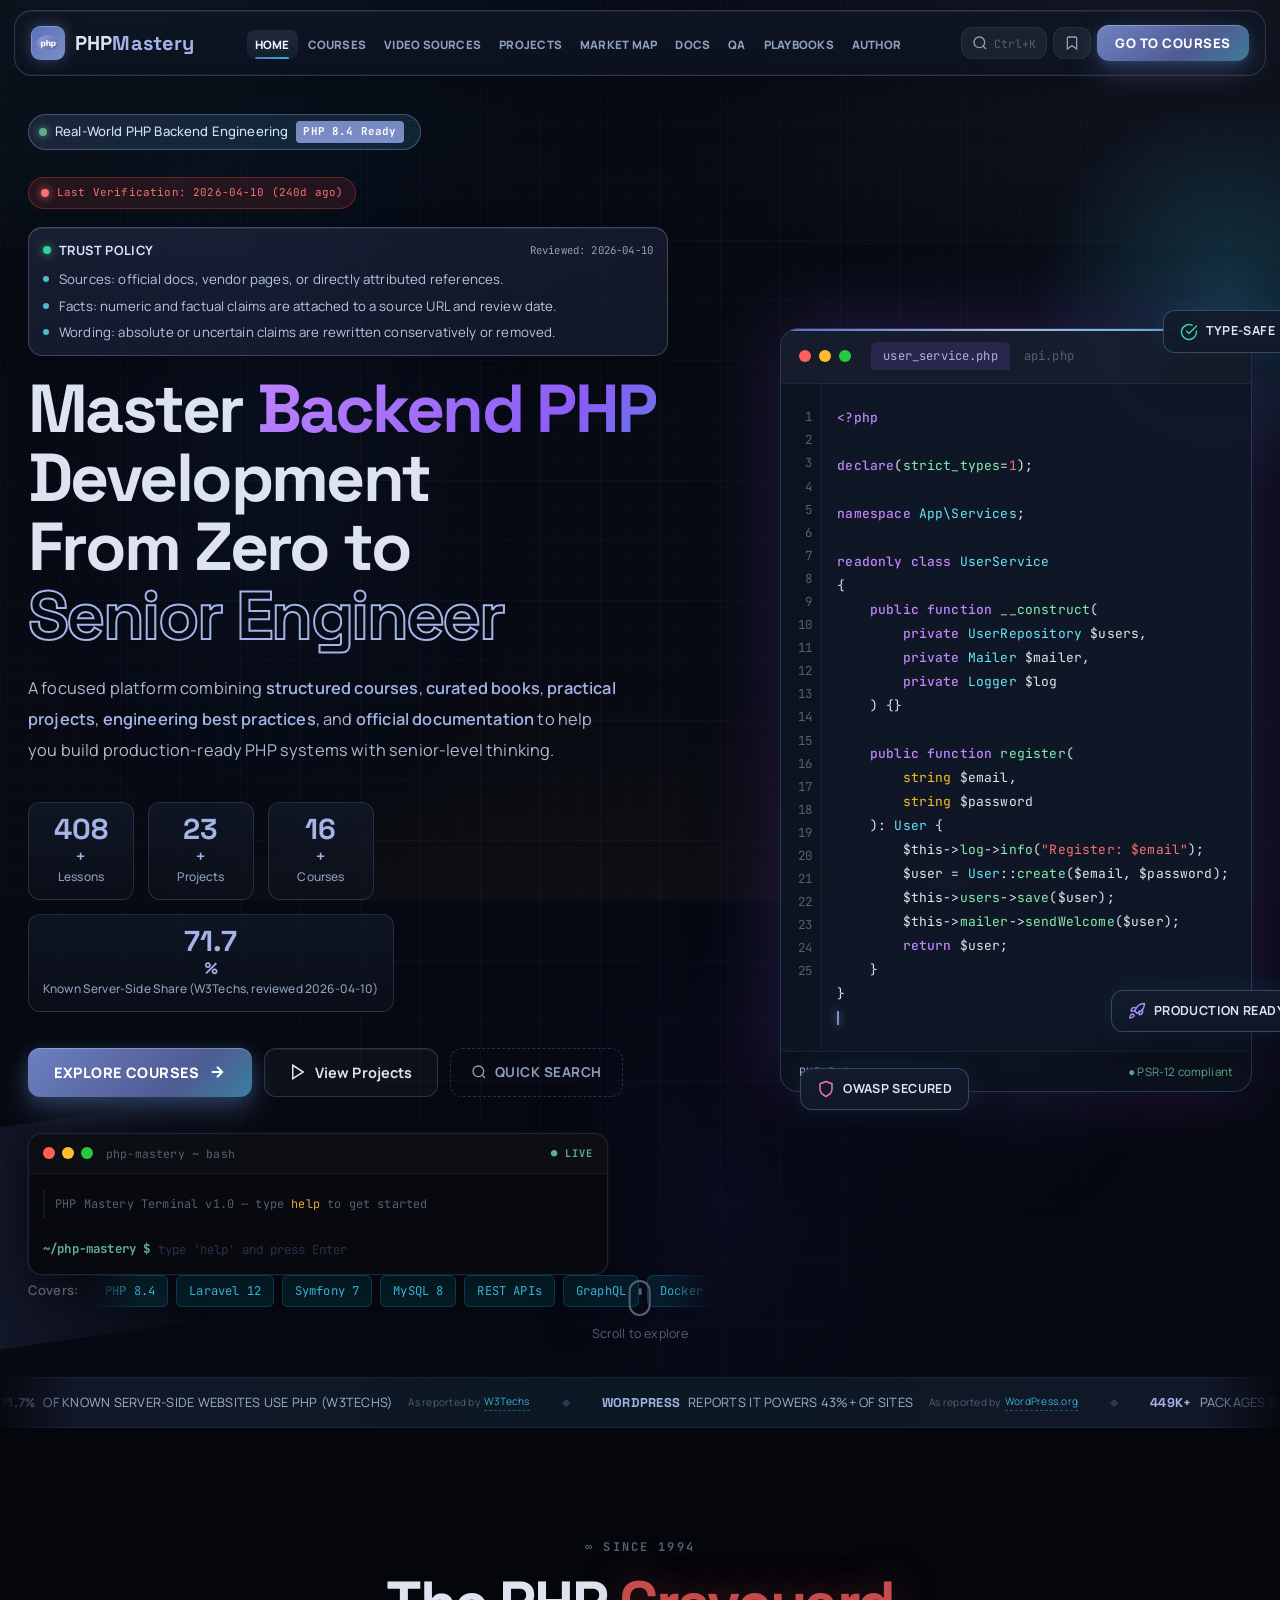
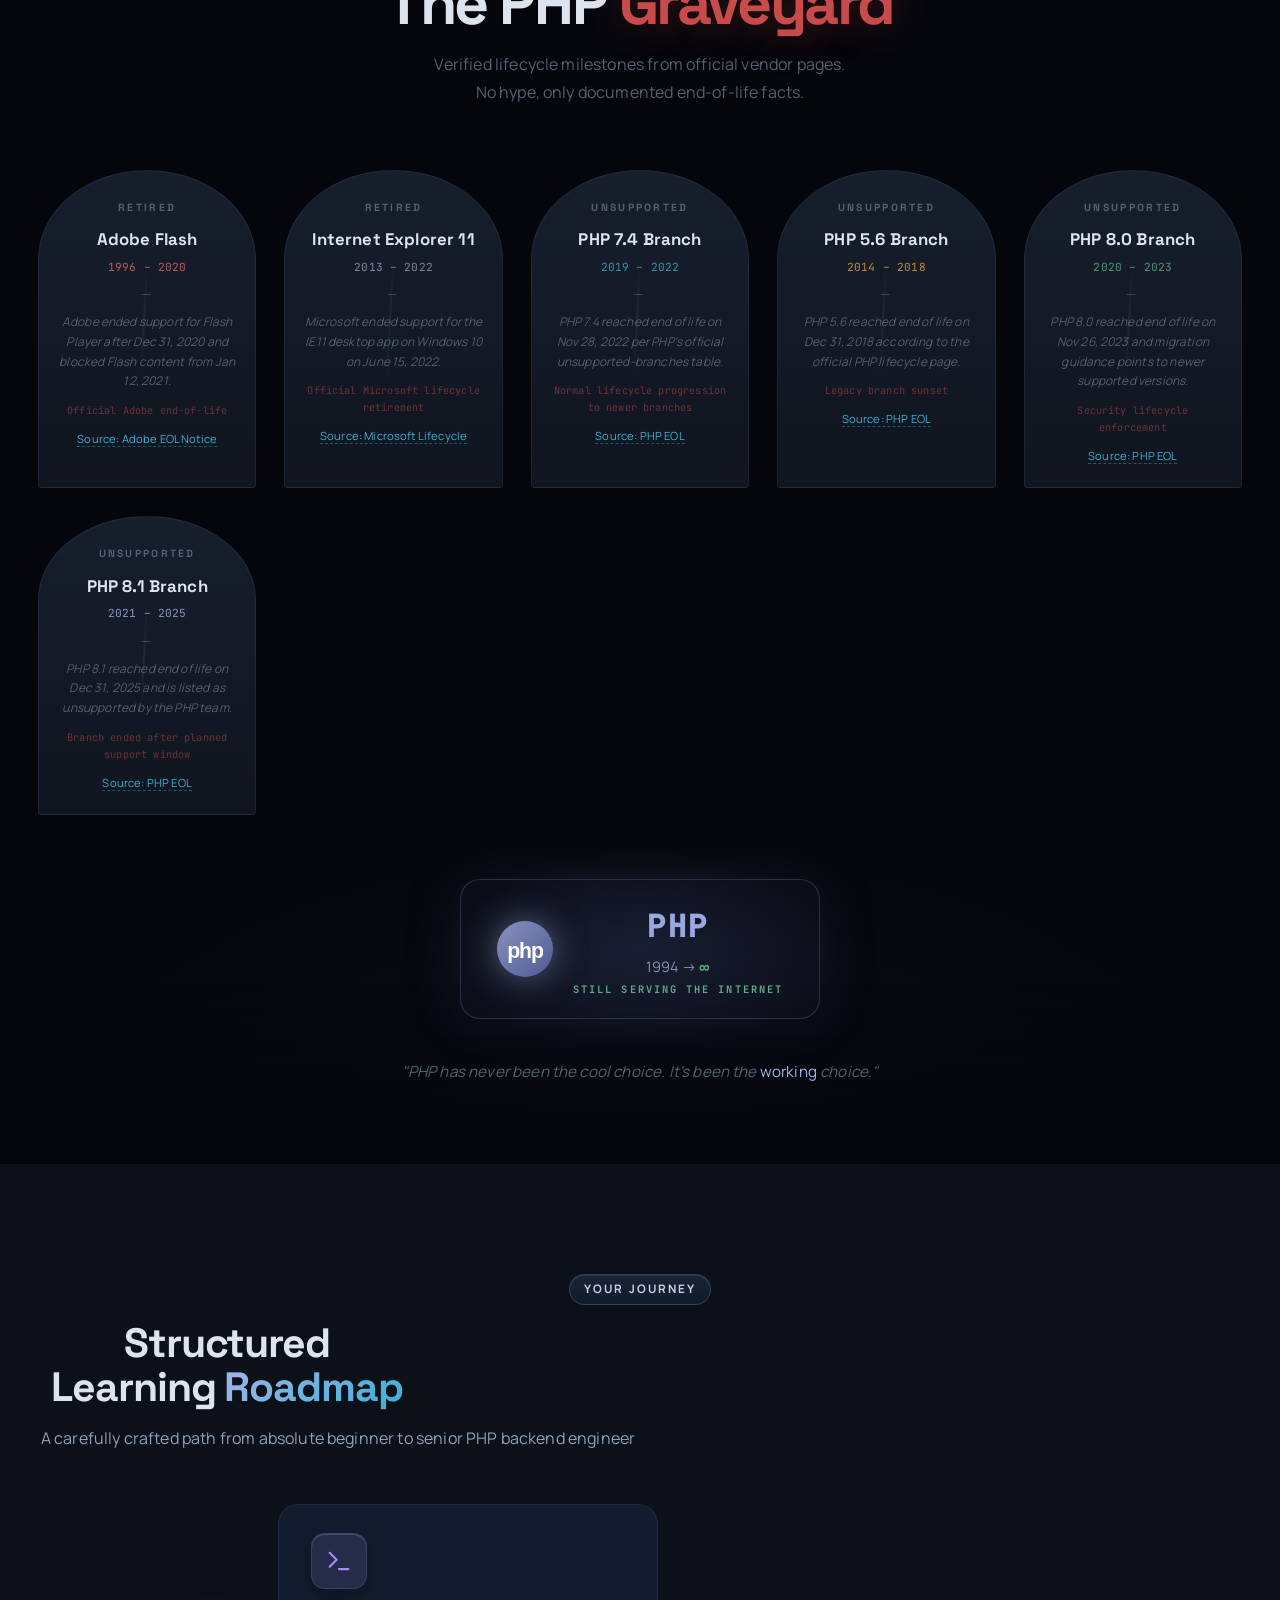
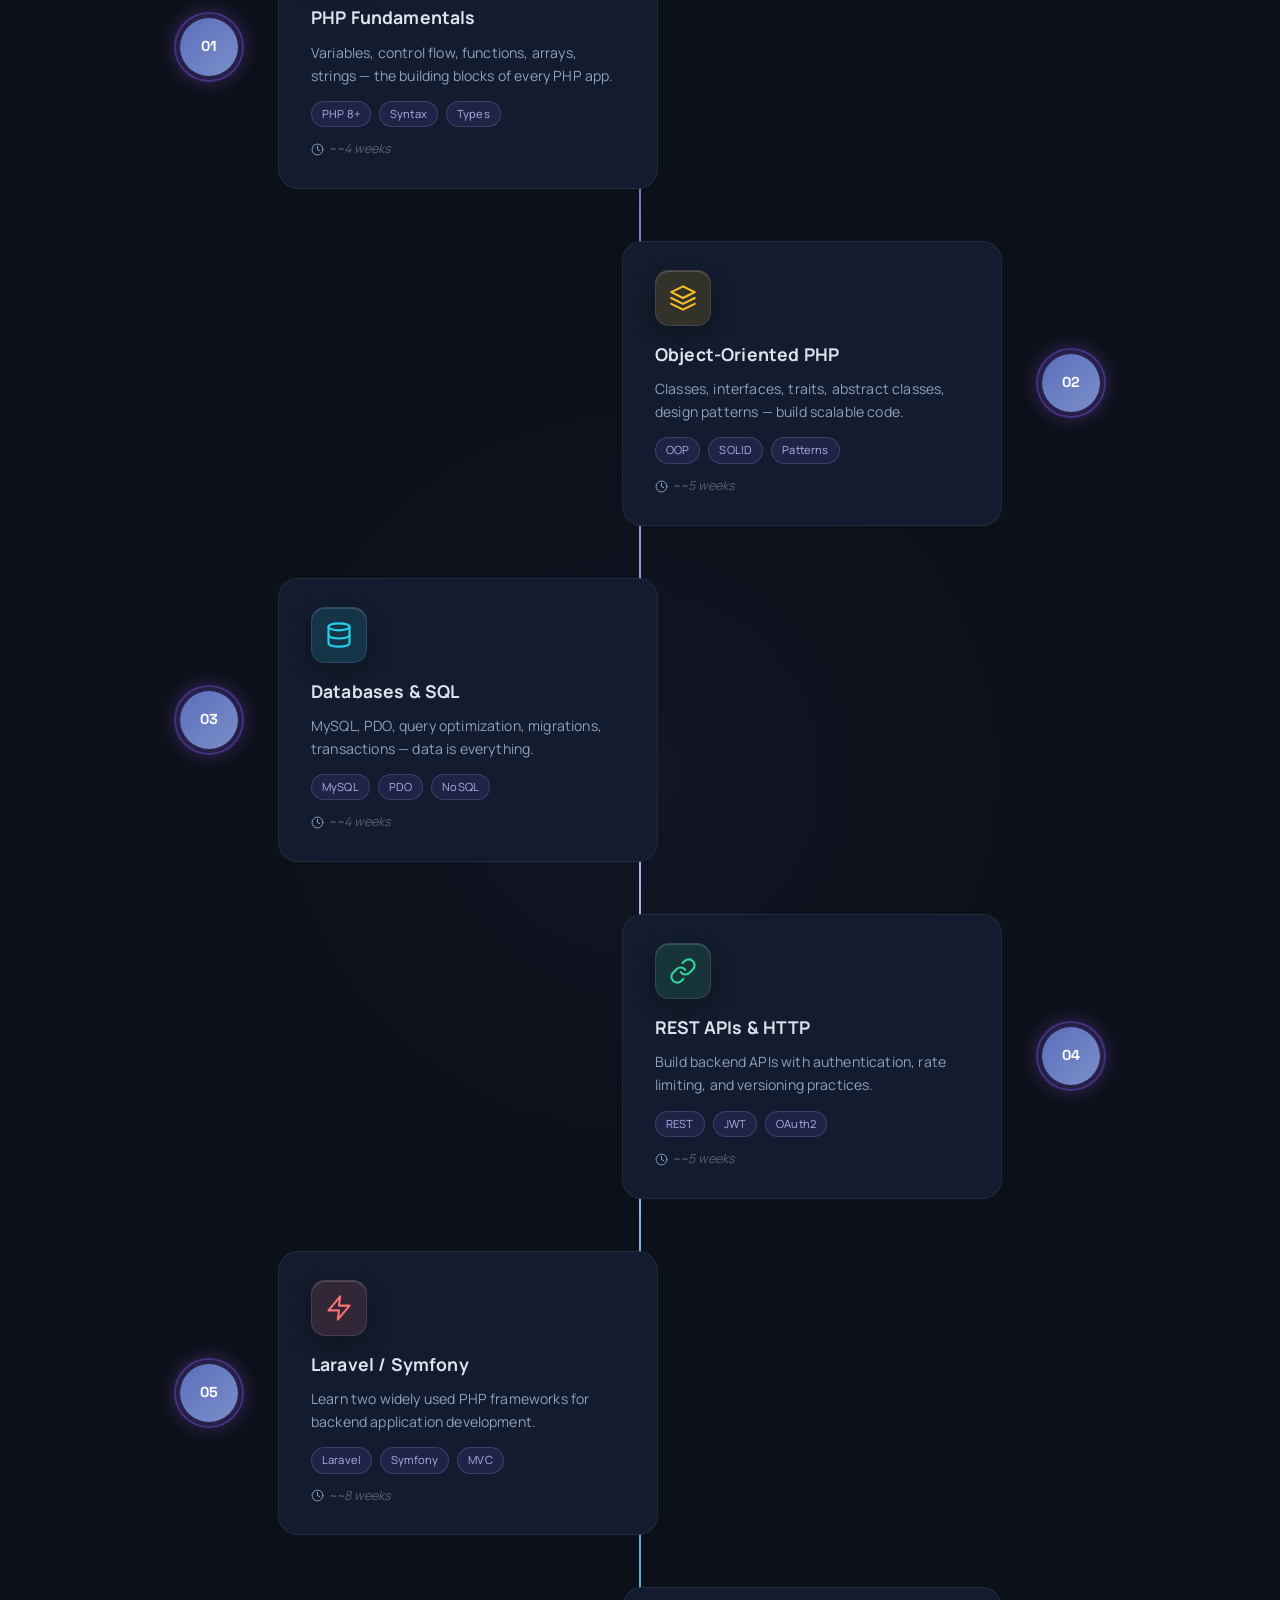
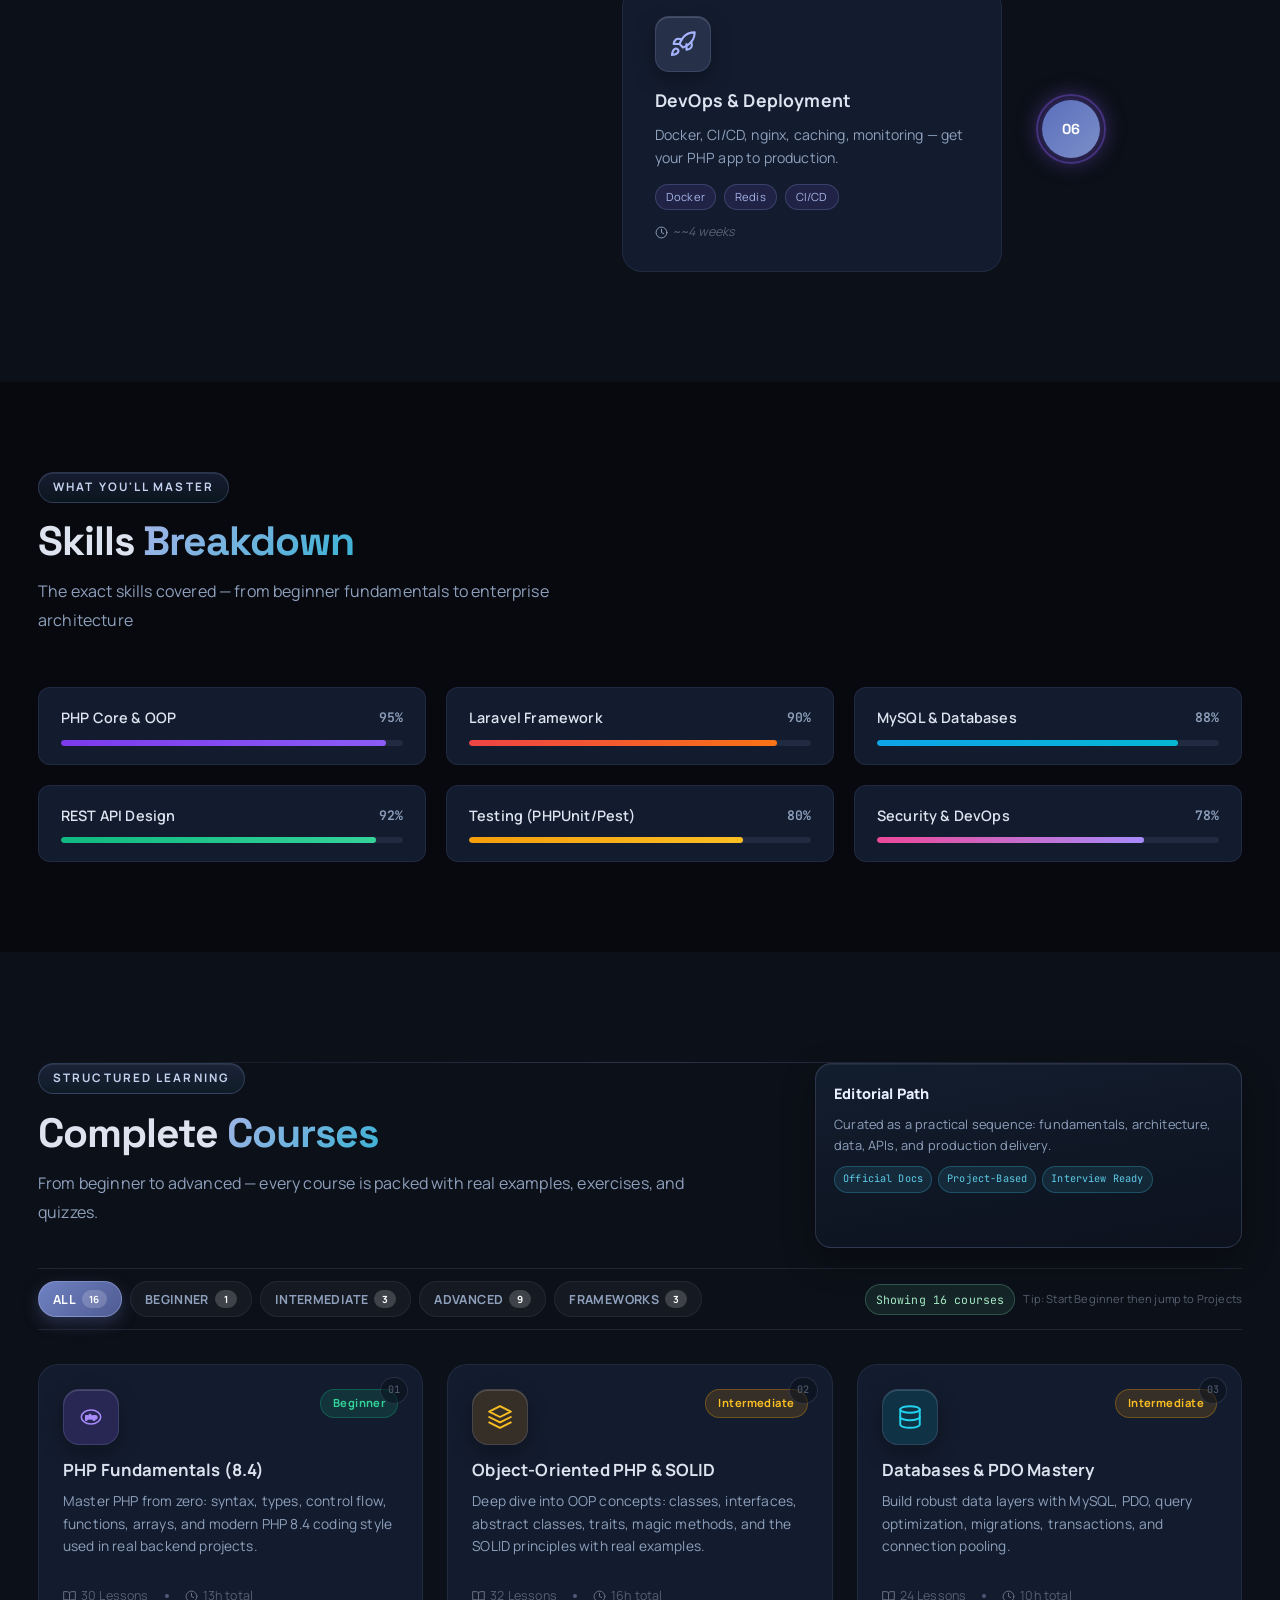
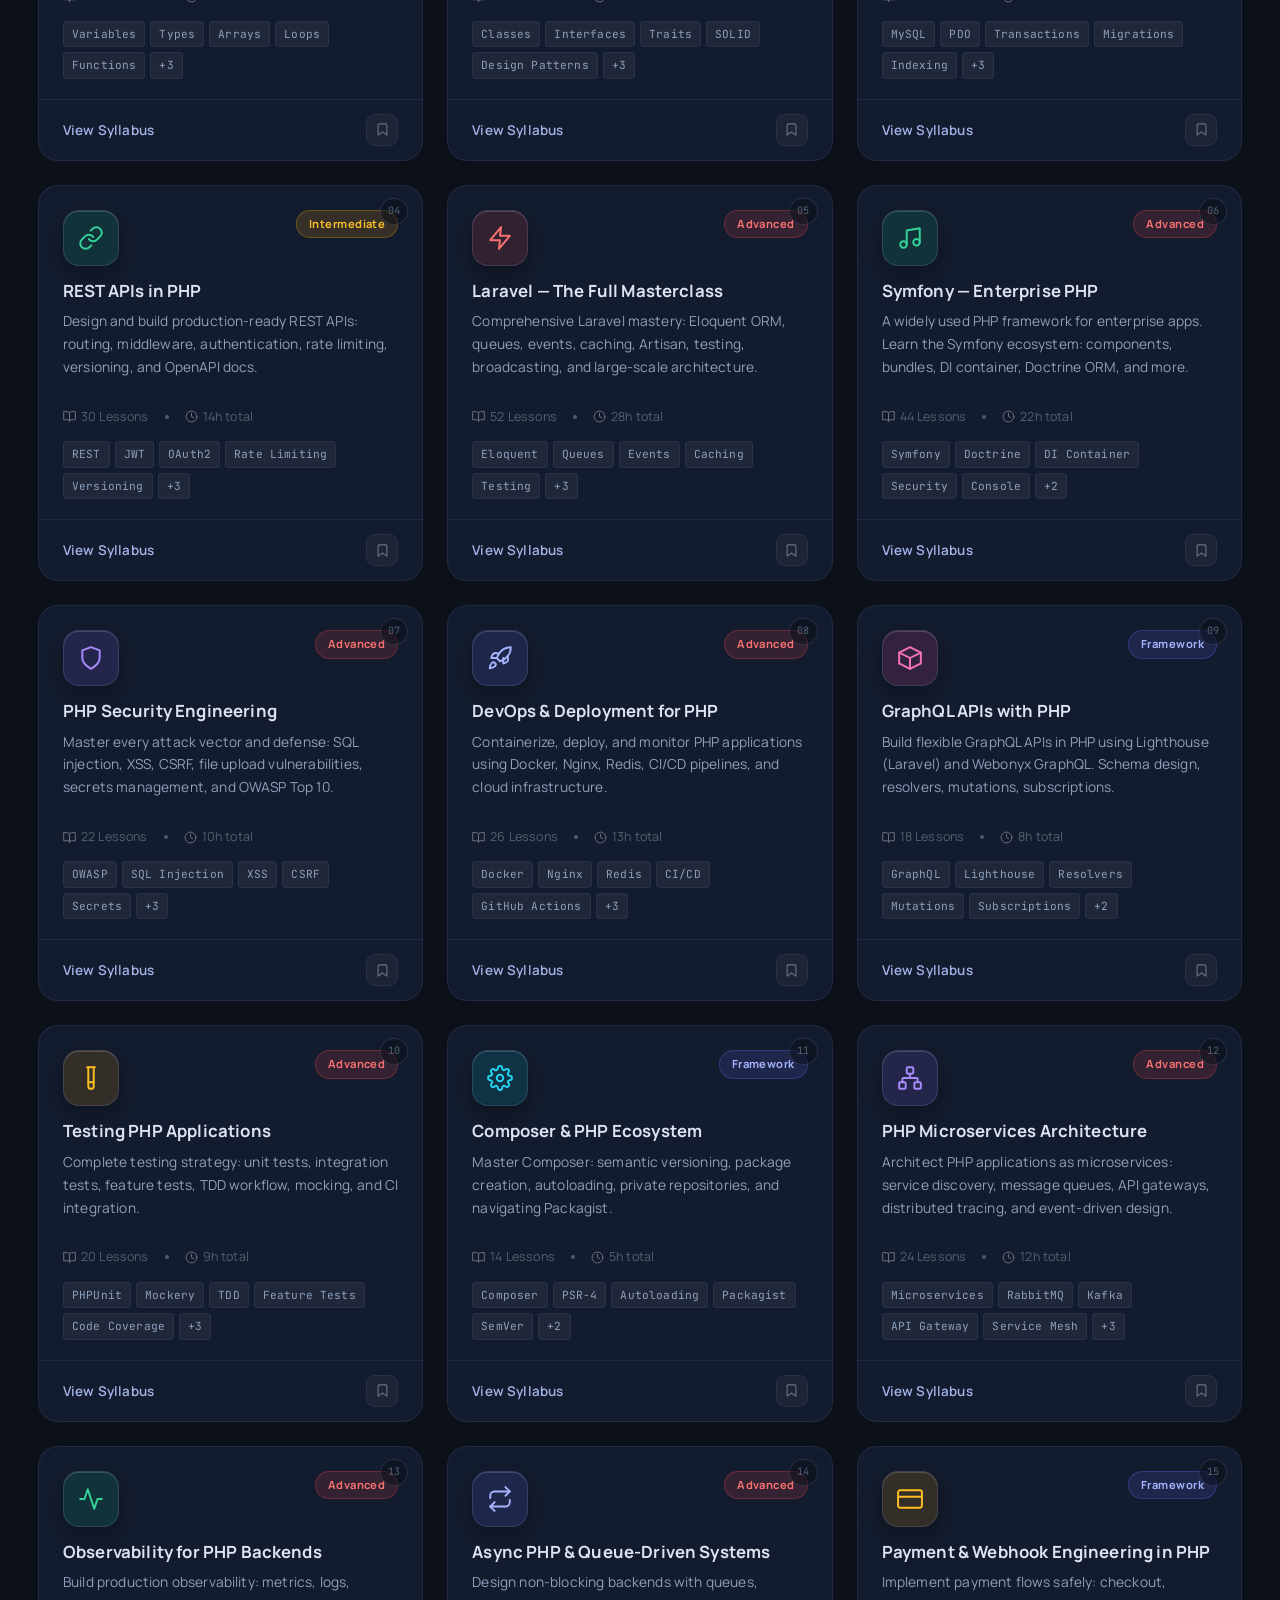
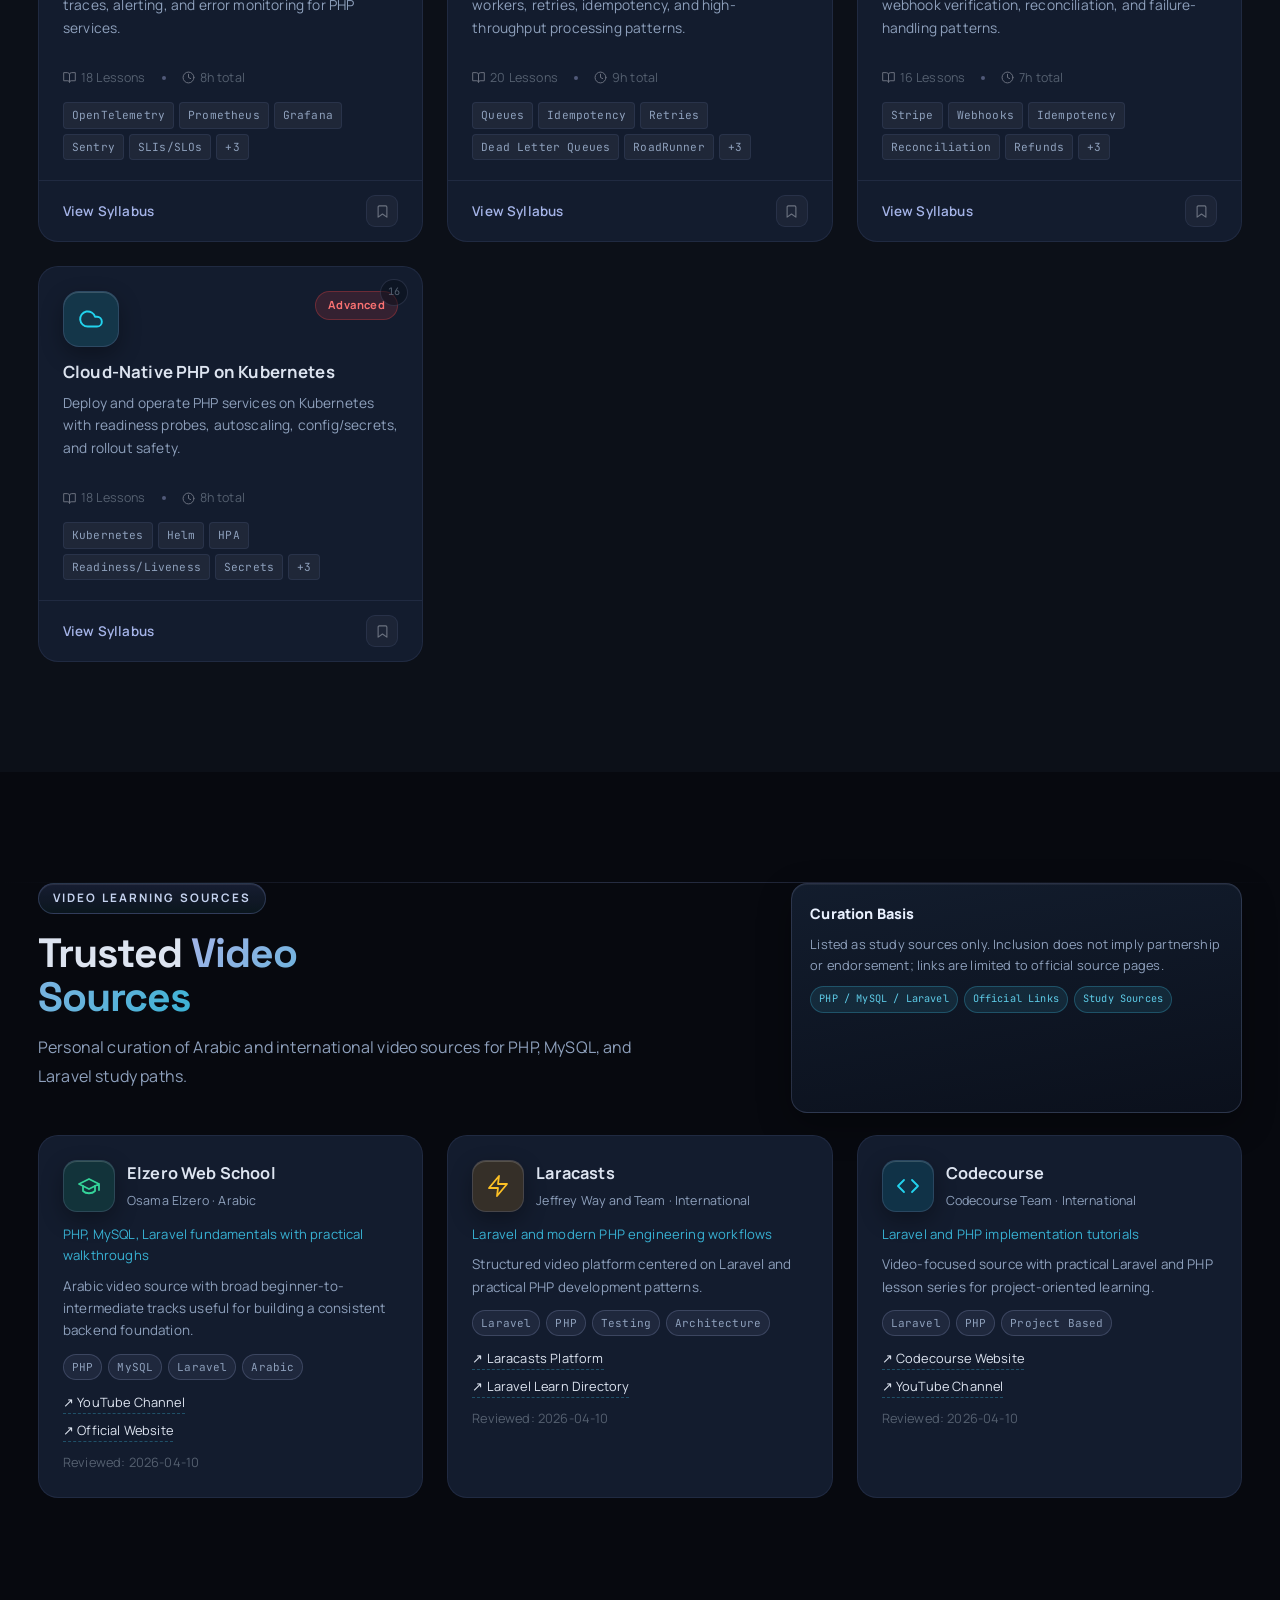
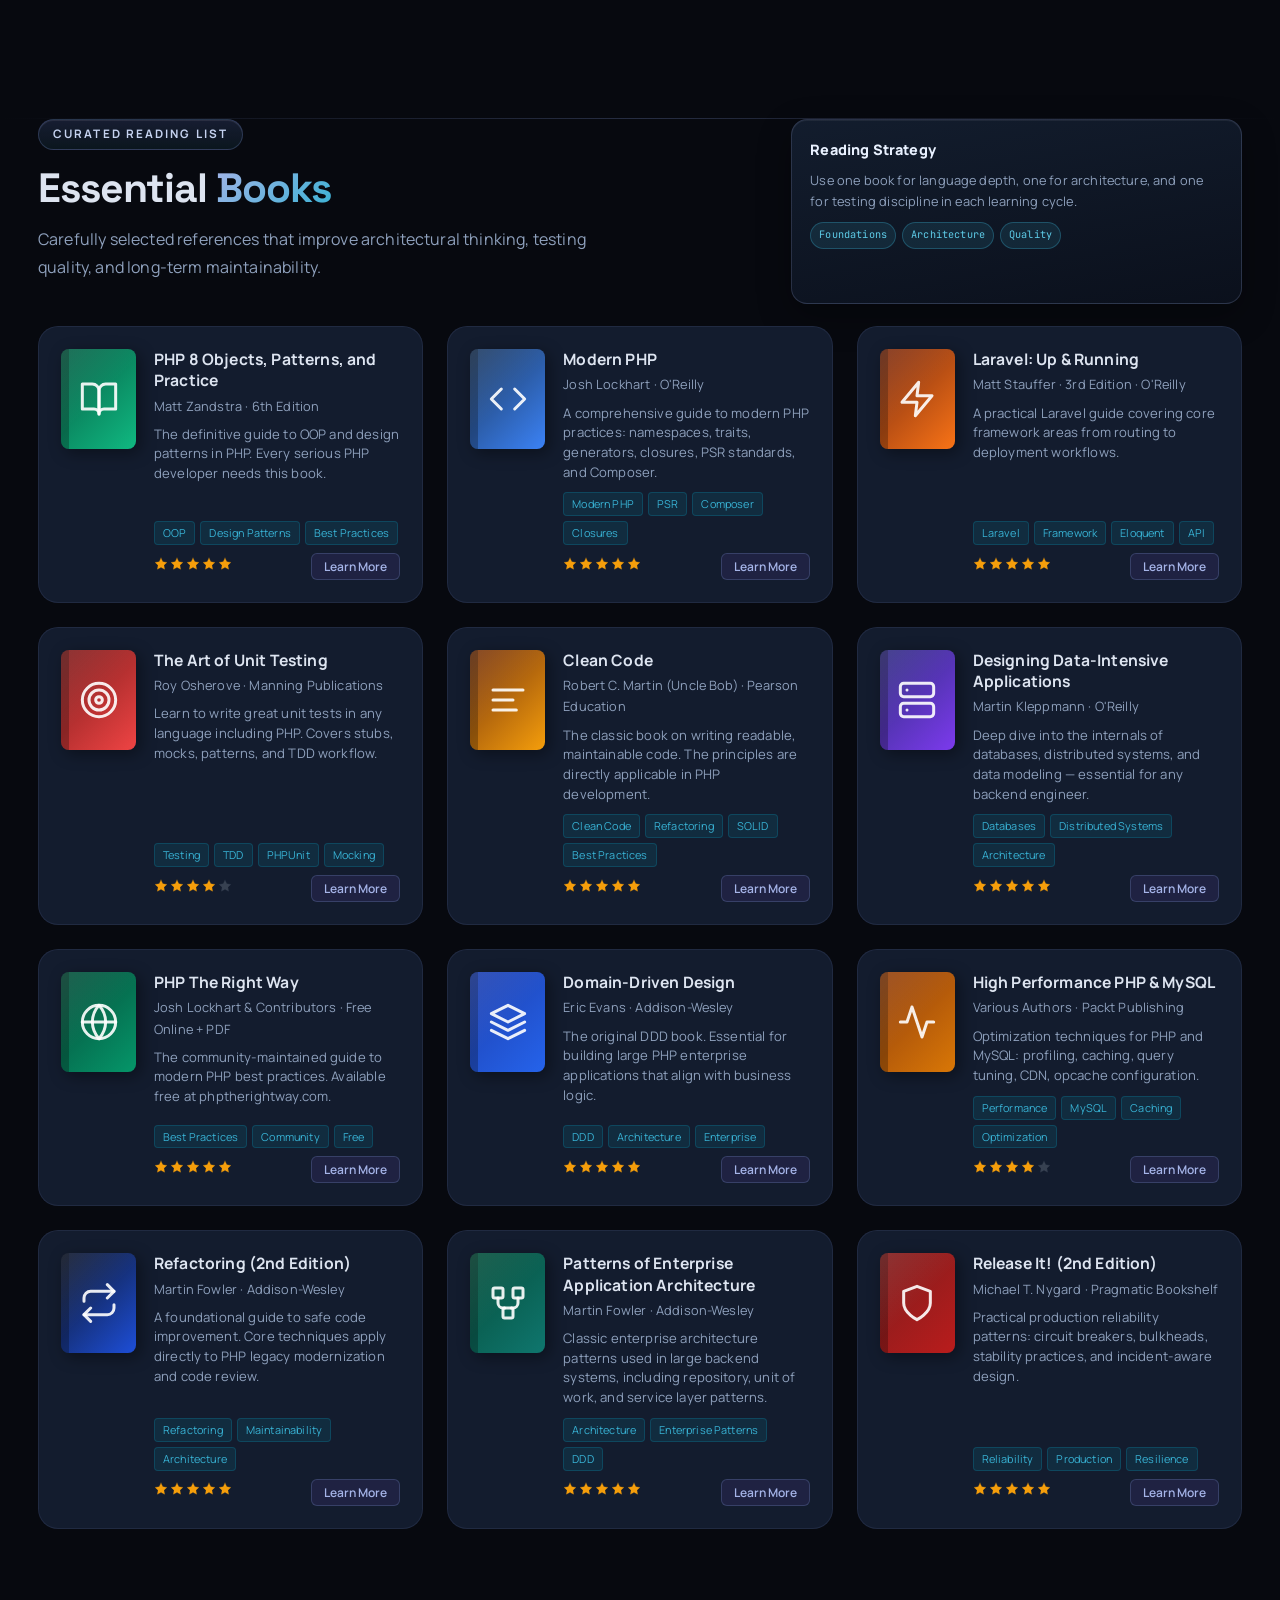
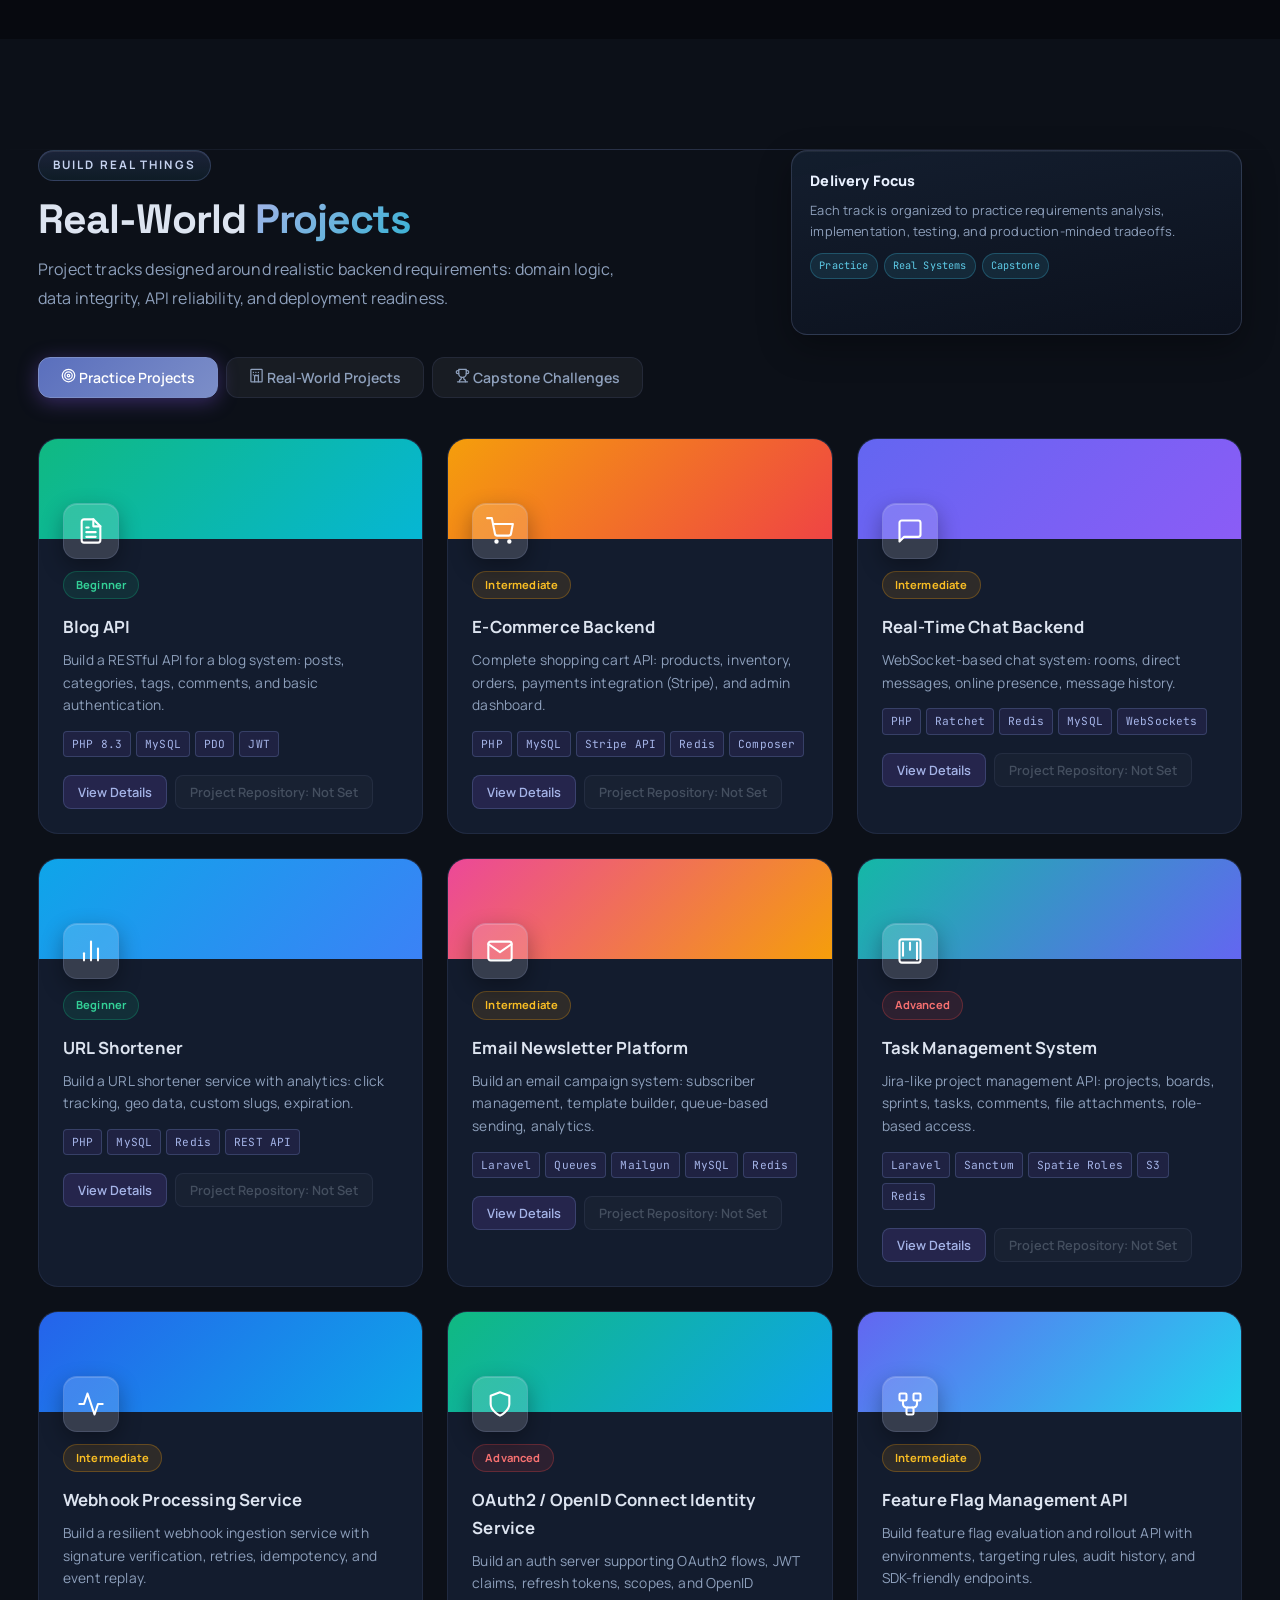
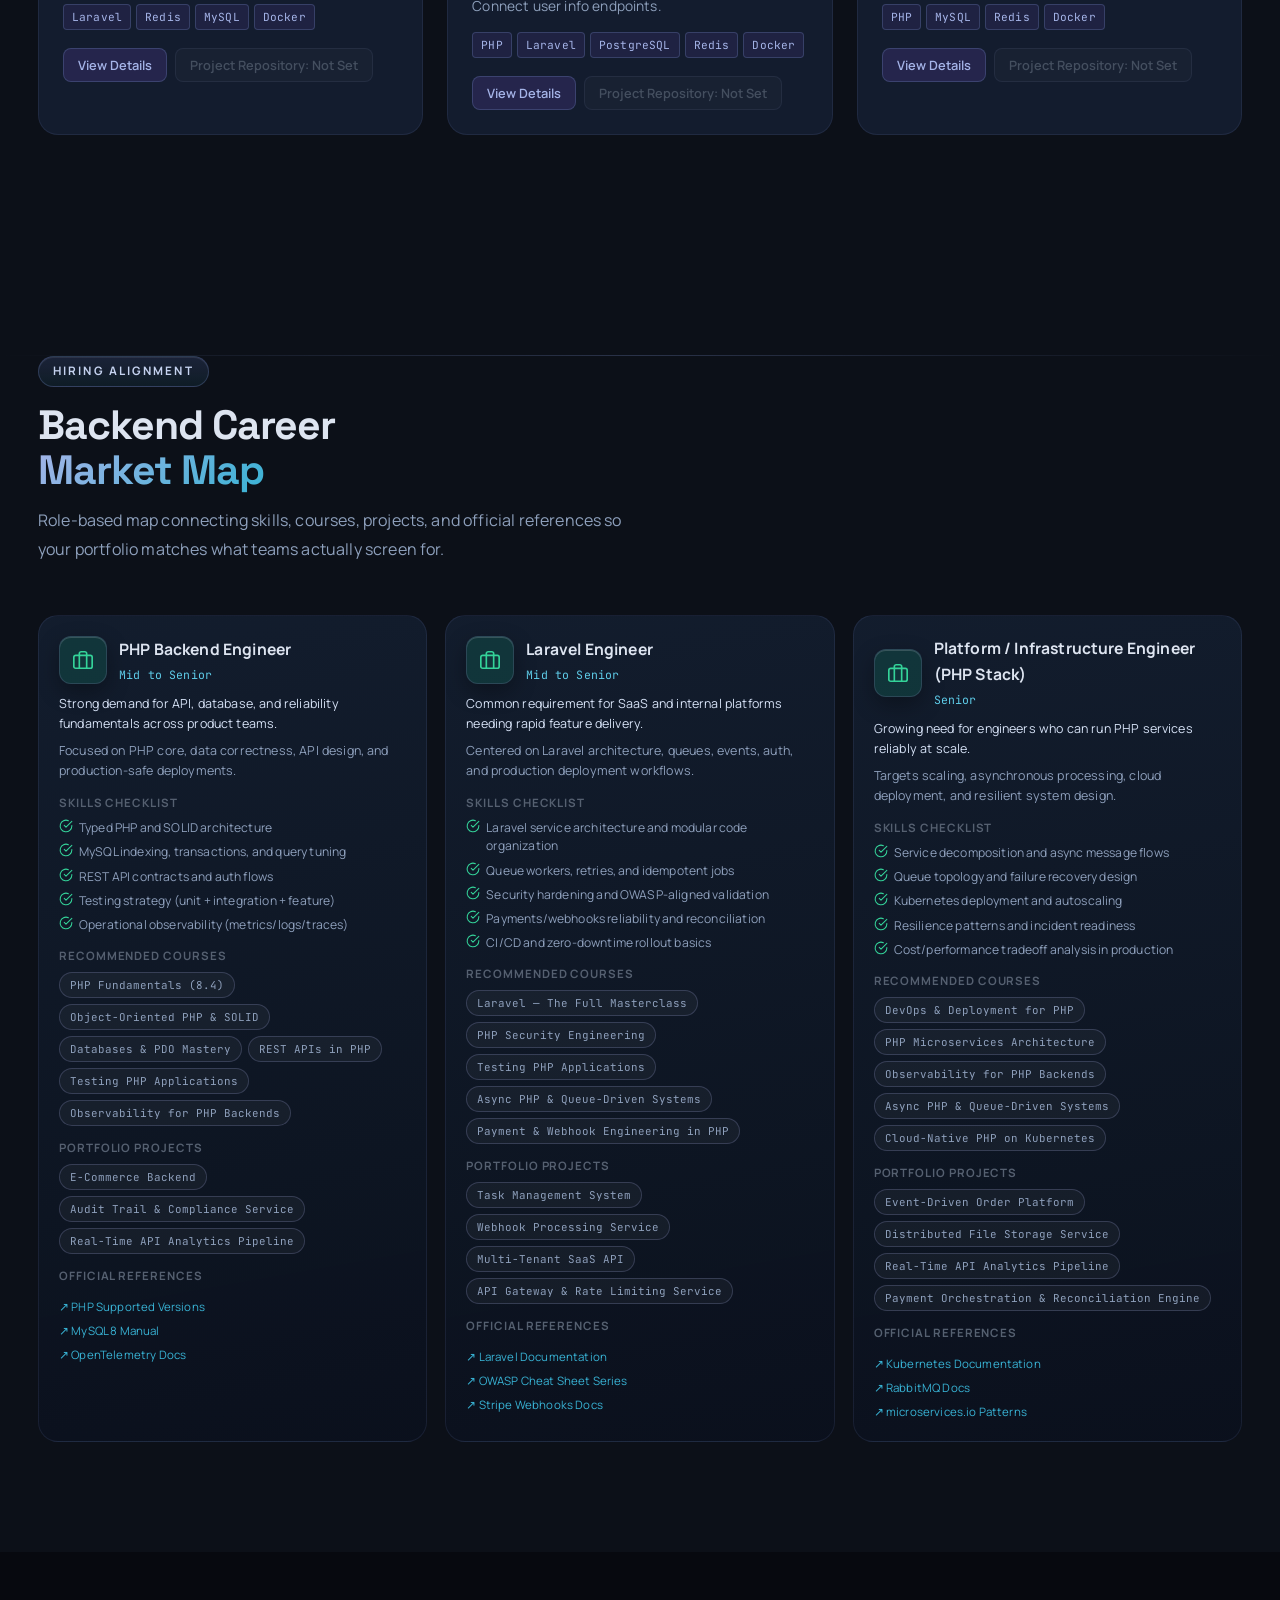
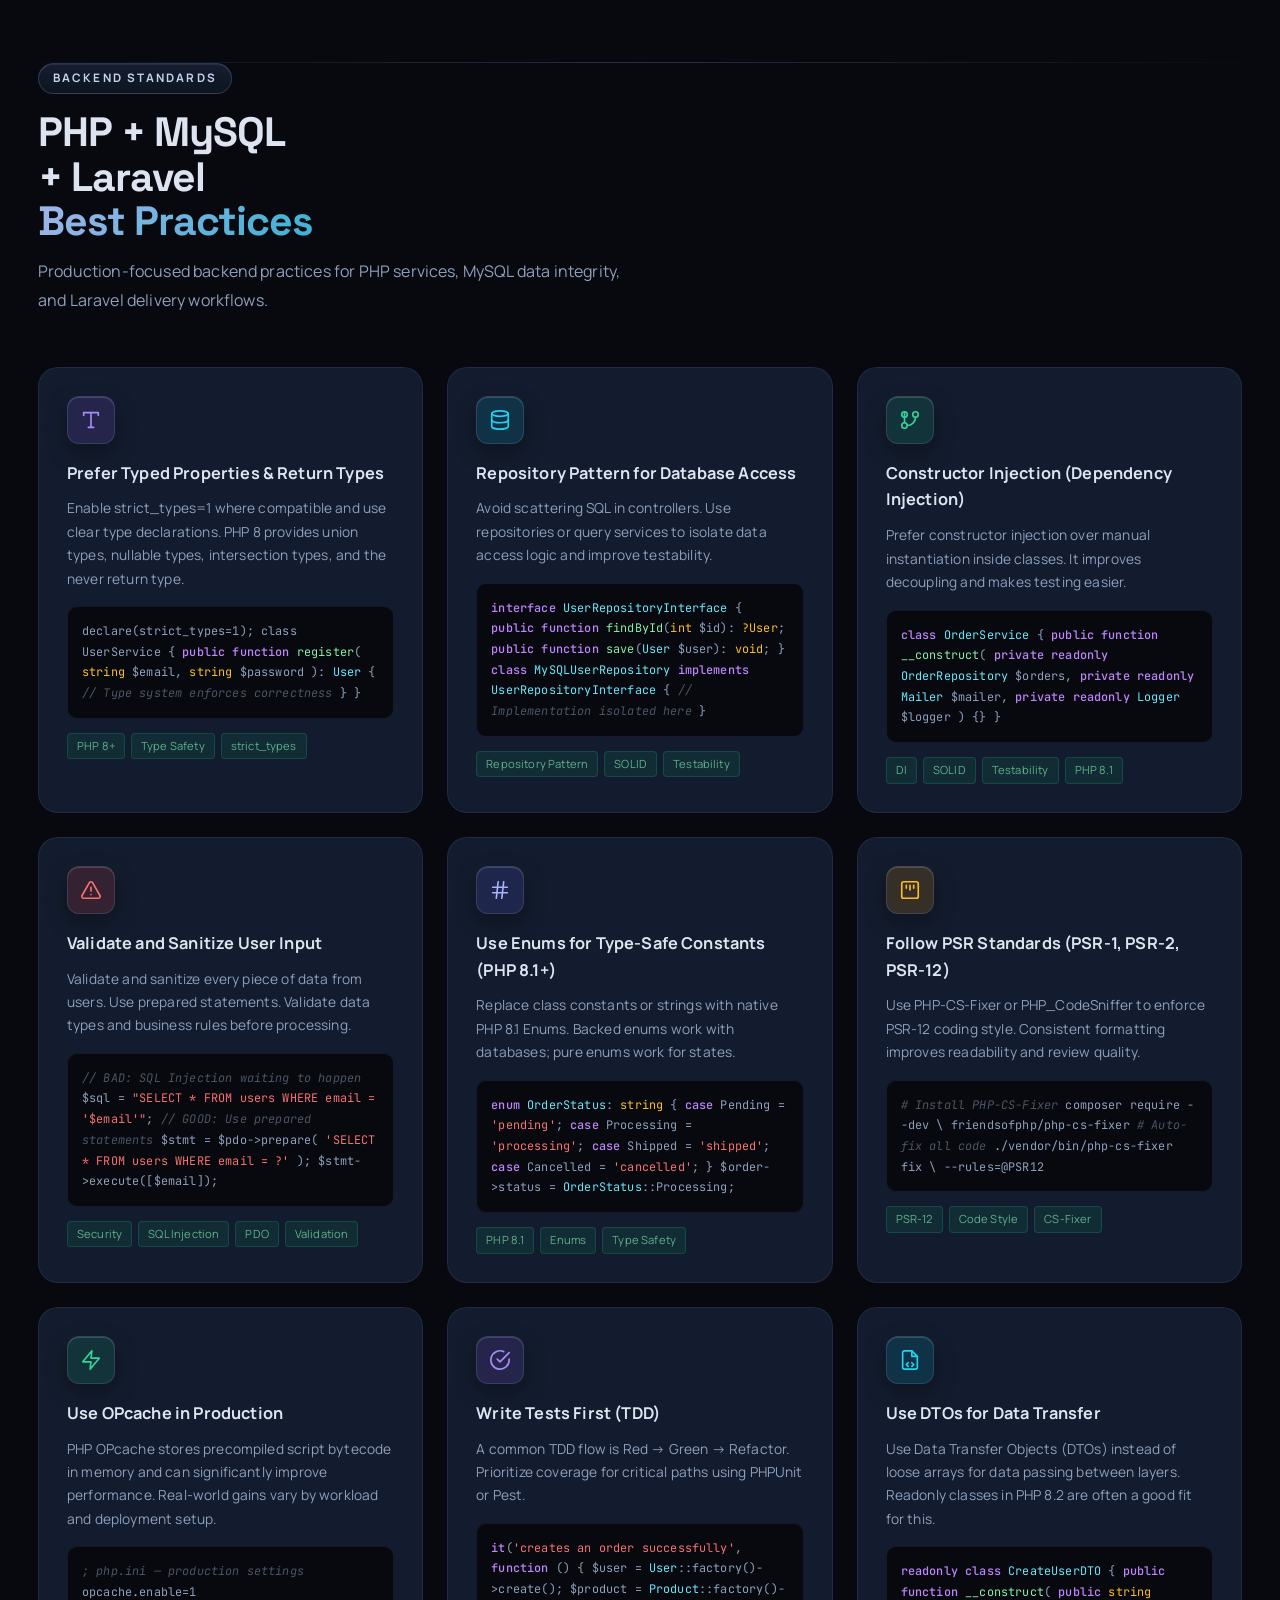
==== commit 8a618d44: "Add review date to trusted stats sources" ====
--- a/index.html
+++ b/index.html
@@ -597,22 +597,22 @@
         <div class="cst-item reveal">
           <div class="cst-num"><span data-target="71.7" data-precision="1" class="cst-counter">0</span>%</div>
           <div class="cst-label">Known Server-Side Sites</div>
-          <div class="cst-sub">As reported by <a href="https://w3techs.com/technologies/details/pl-php" target="_blank" rel="noopener">W3Techs</a></div>
+          <div class="cst-sub">As reported by <a href="https://w3techs.com/technologies/details/pl-php" target="_blank" rel="noopener">W3Techs</a> · Reviewed 2026-04-10</div>
         </div>
         <div class="cst-item reveal">
           <div class="cst-num"><span data-target="449" class="cst-counter">0</span>K+</div>
           <div class="cst-label">Registered Packages</div>
-          <div class="cst-sub">As reported by <a href="https://packagist.org/statistics" target="_blank" rel="noopener">Packagist</a></div>
+          <div class="cst-sub">As reported by <a href="https://packagist.org/statistics" target="_blank" rel="noopener">Packagist</a> · Reviewed 2026-04-10</div>
         </div>
         <div class="cst-item reveal">
           <div class="cst-num"><span data-target="5482" class="cst-counter">0</span>K+</div>
           <div class="cst-label">Versions Available</div>
-          <div class="cst-sub">As reported by <a href="https://packagist.org/statistics" target="_blank" rel="noopener">Packagist</a></div>
+          <div class="cst-sub">As reported by <a href="https://packagist.org/statistics" target="_blank" rel="noopener">Packagist</a> · Reviewed 2026-04-10</div>
         </div>
         <div class="cst-item reveal">
           <div class="cst-num"><span data-target="176" class="cst-counter">0</span>B+</div>
           <div class="cst-label">Package Installs</div>
-          <div class="cst-sub">As reported by <a href="https://packagist.org/statistics" target="_blank" rel="noopener">Packagist</a> (since 2012)</div>
+          <div class="cst-sub">As reported by <a href="https://packagist.org/statistics" target="_blank" rel="noopener">Packagist</a> (since 2012) · Reviewed 2026-04-10</div>
         </div>
       </div>
       <p class="community-quotes-note">Quotes below are shown with direct source attribution from official/public project pages.</p>
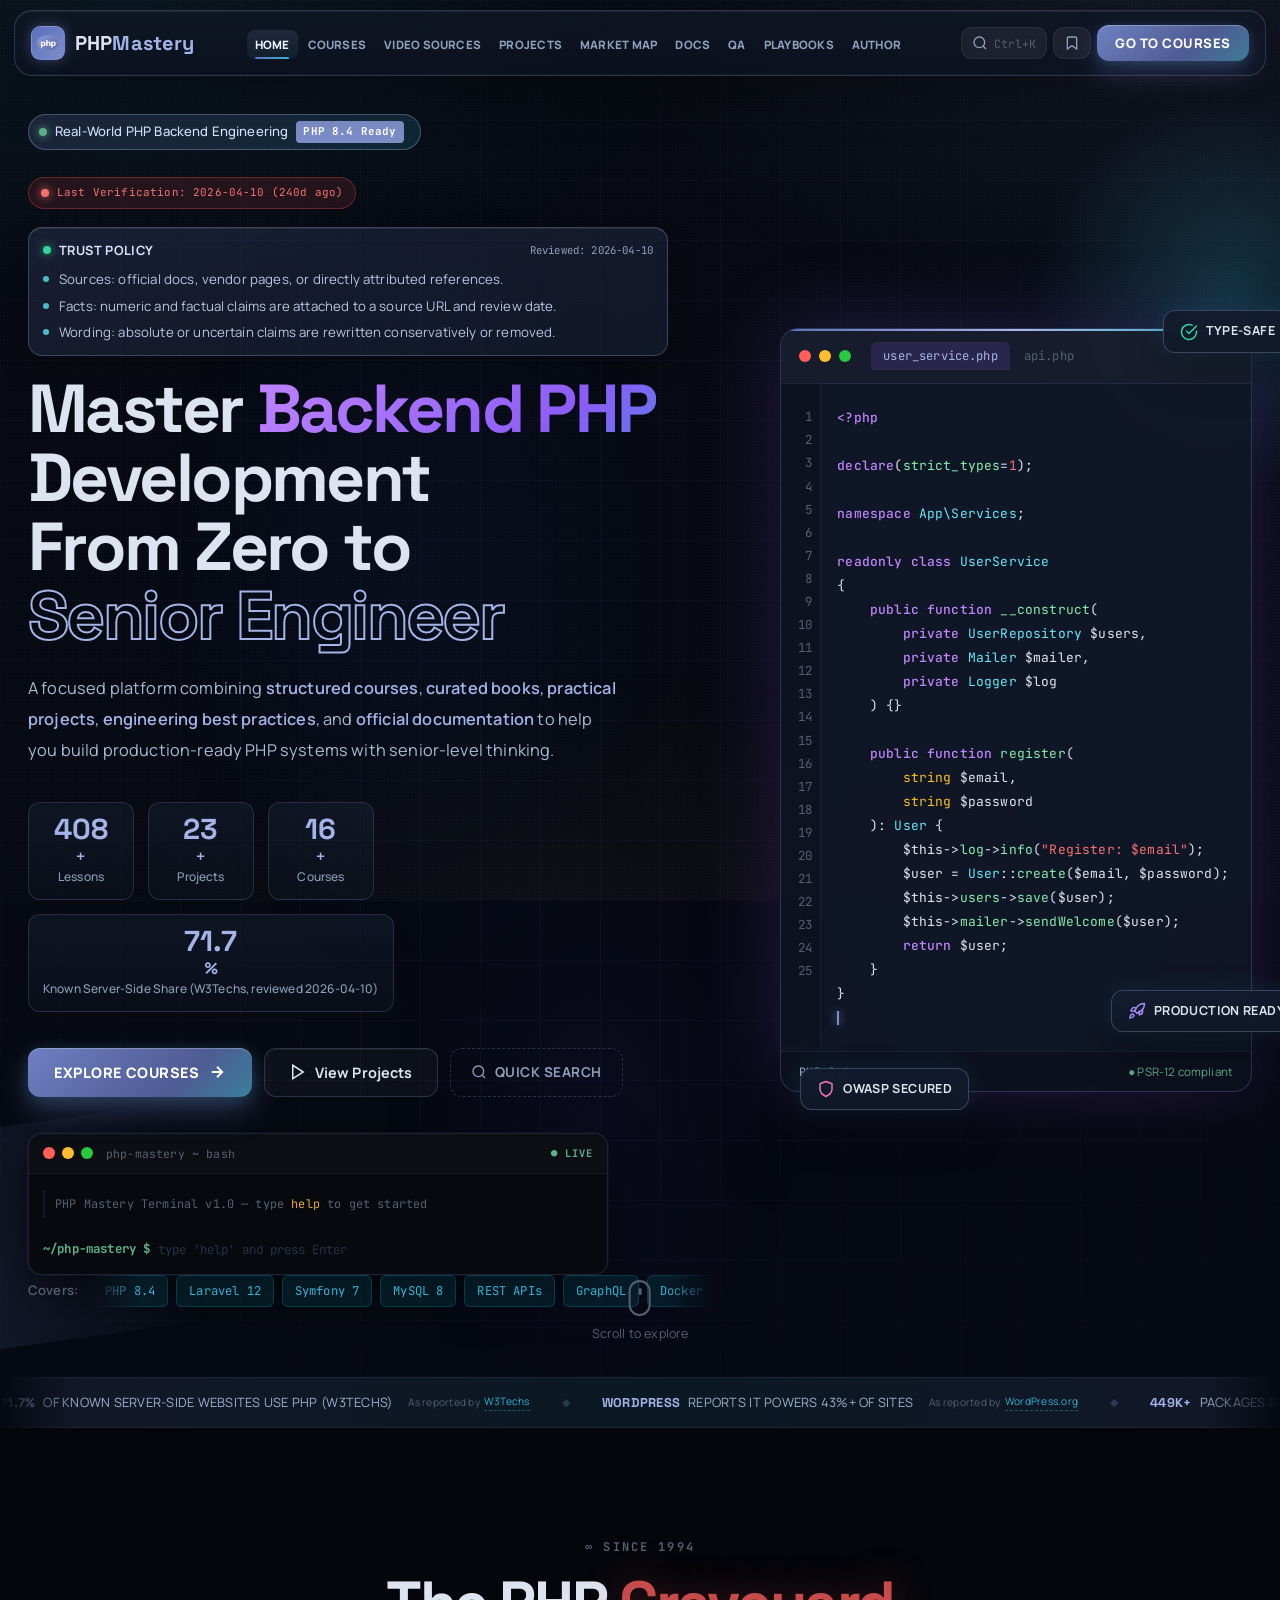
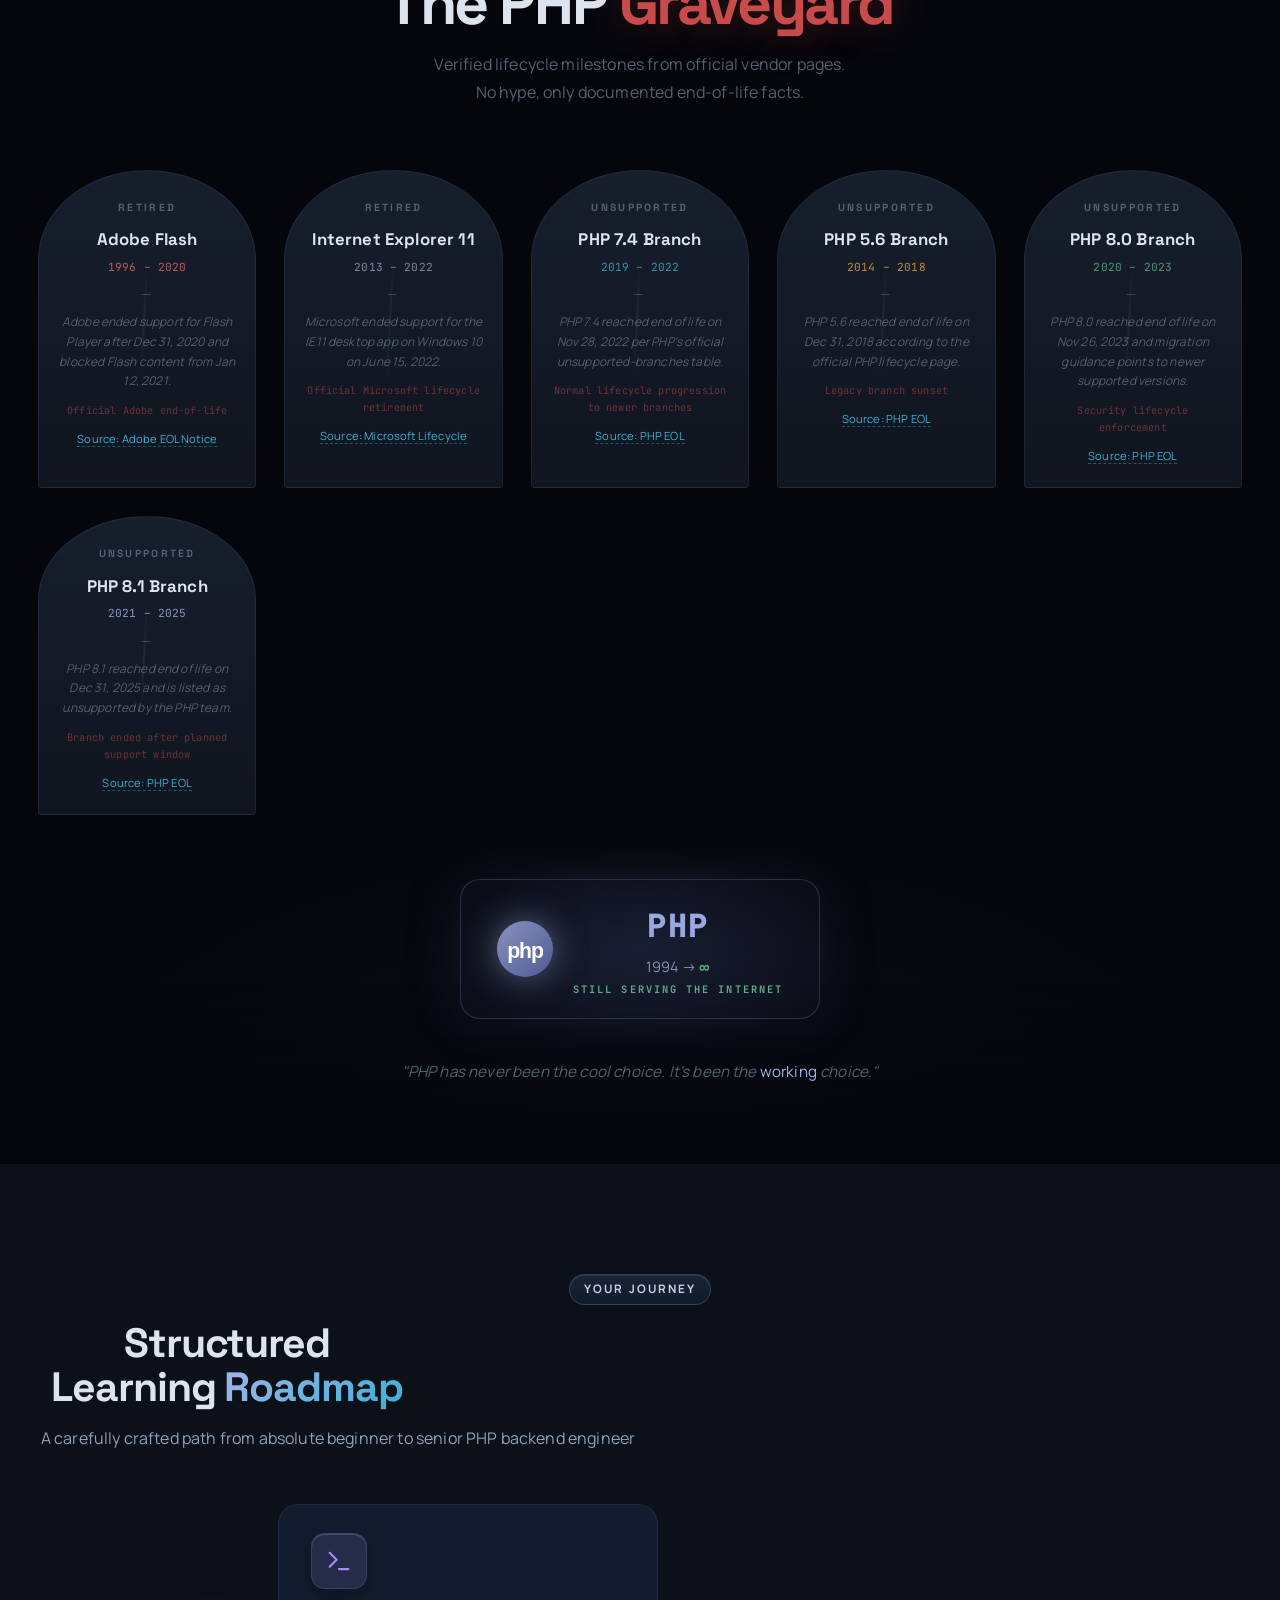
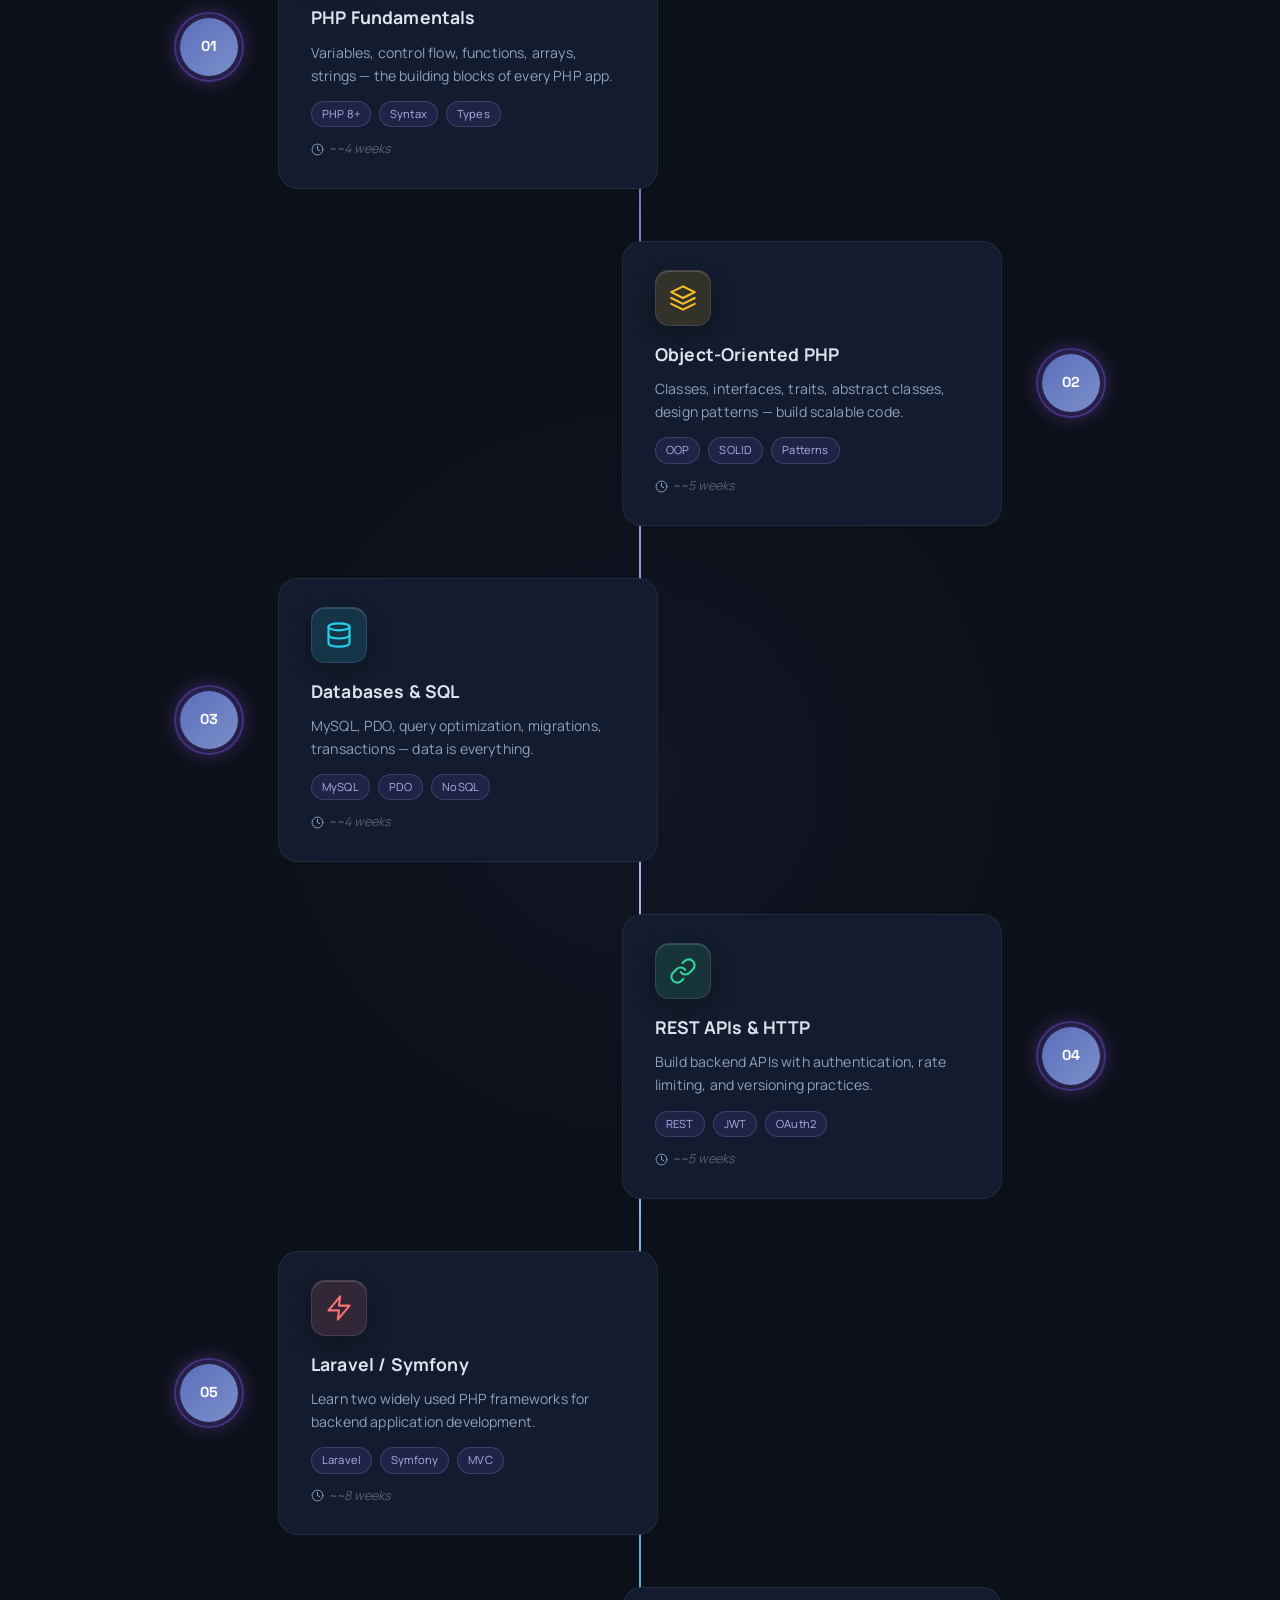
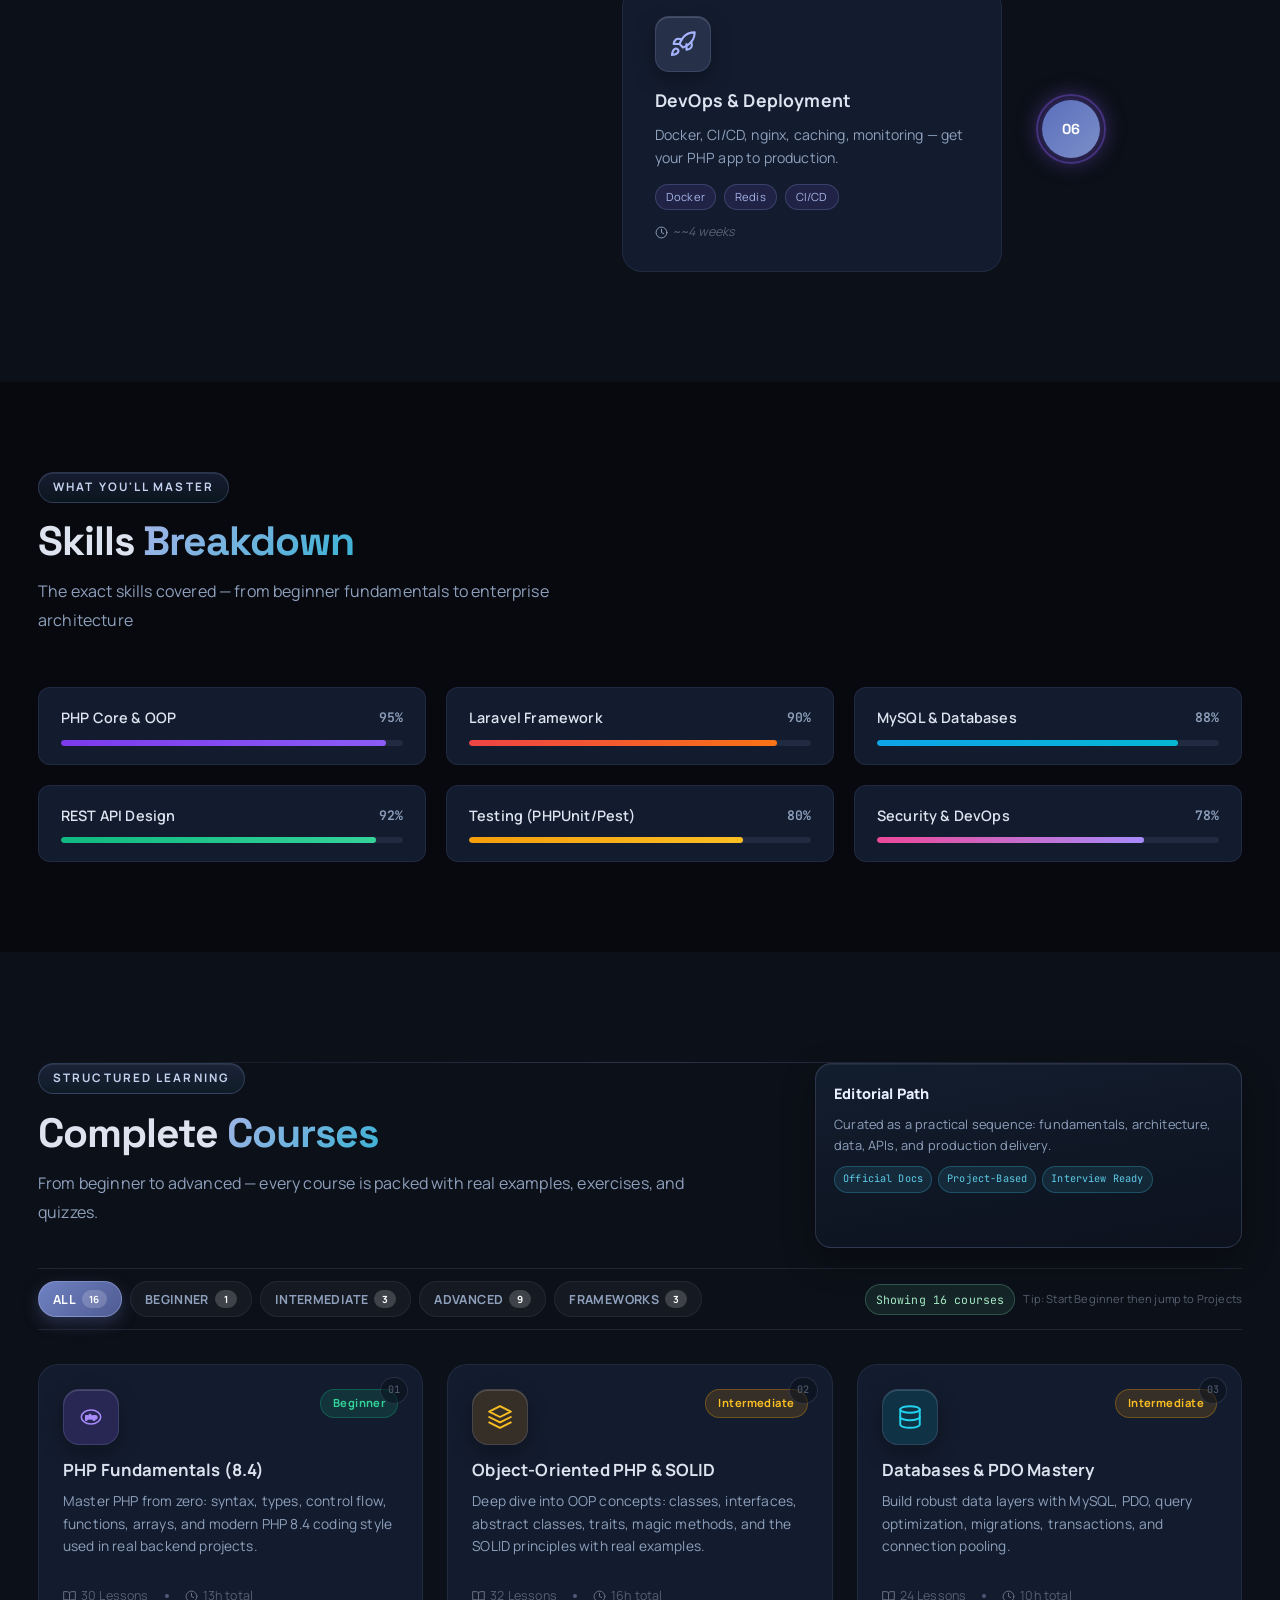
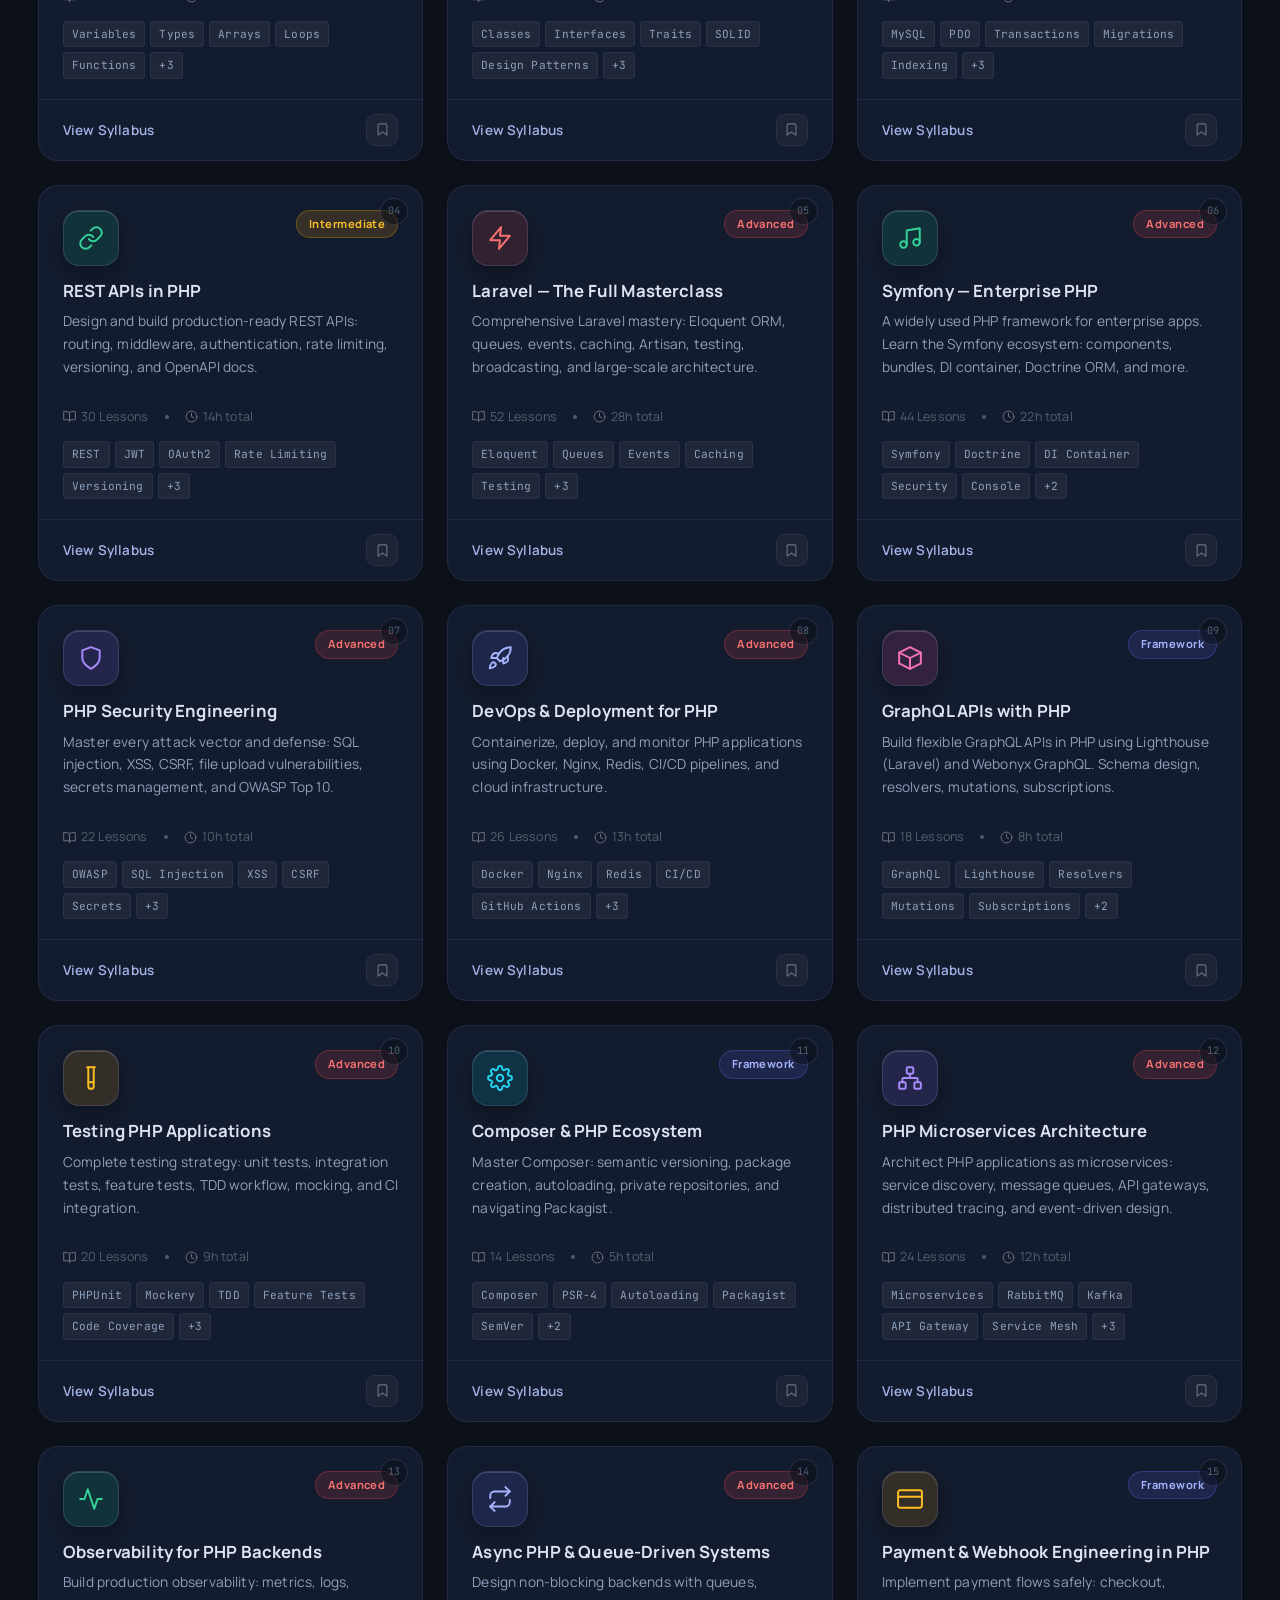
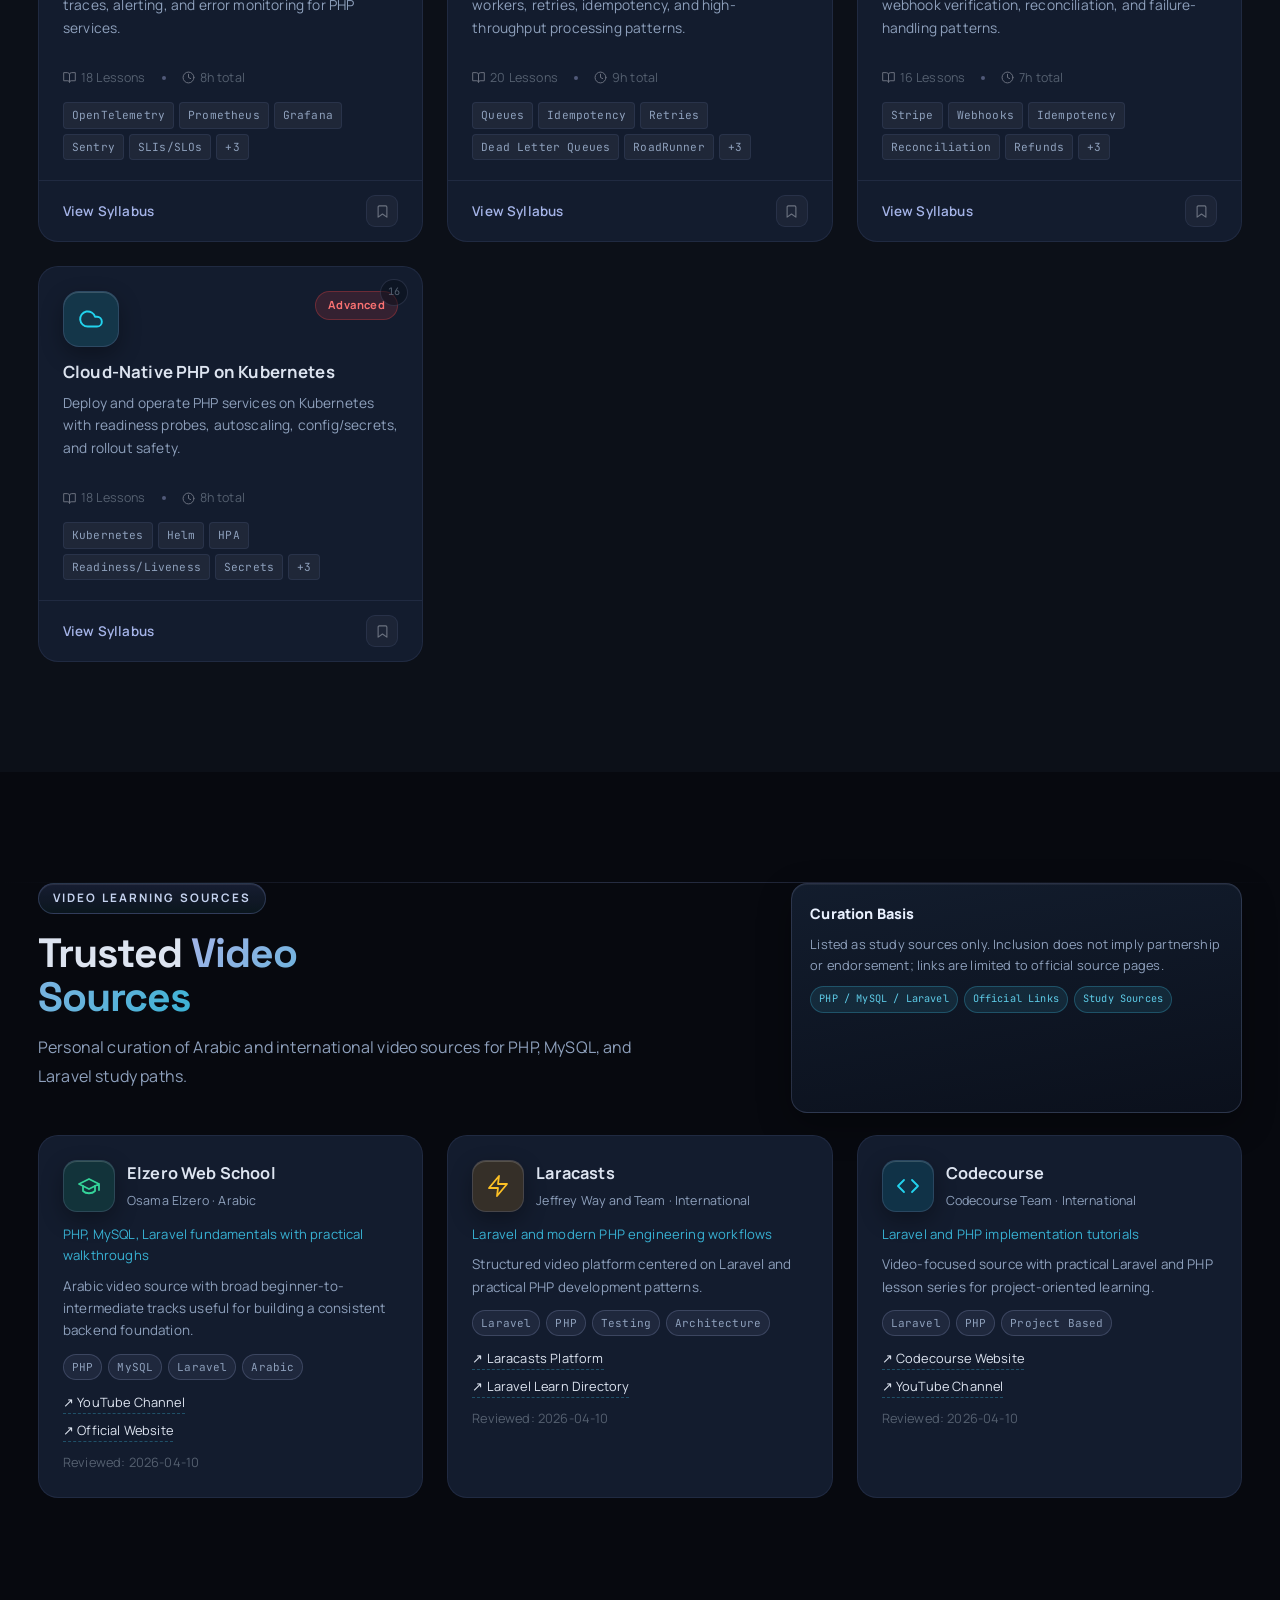
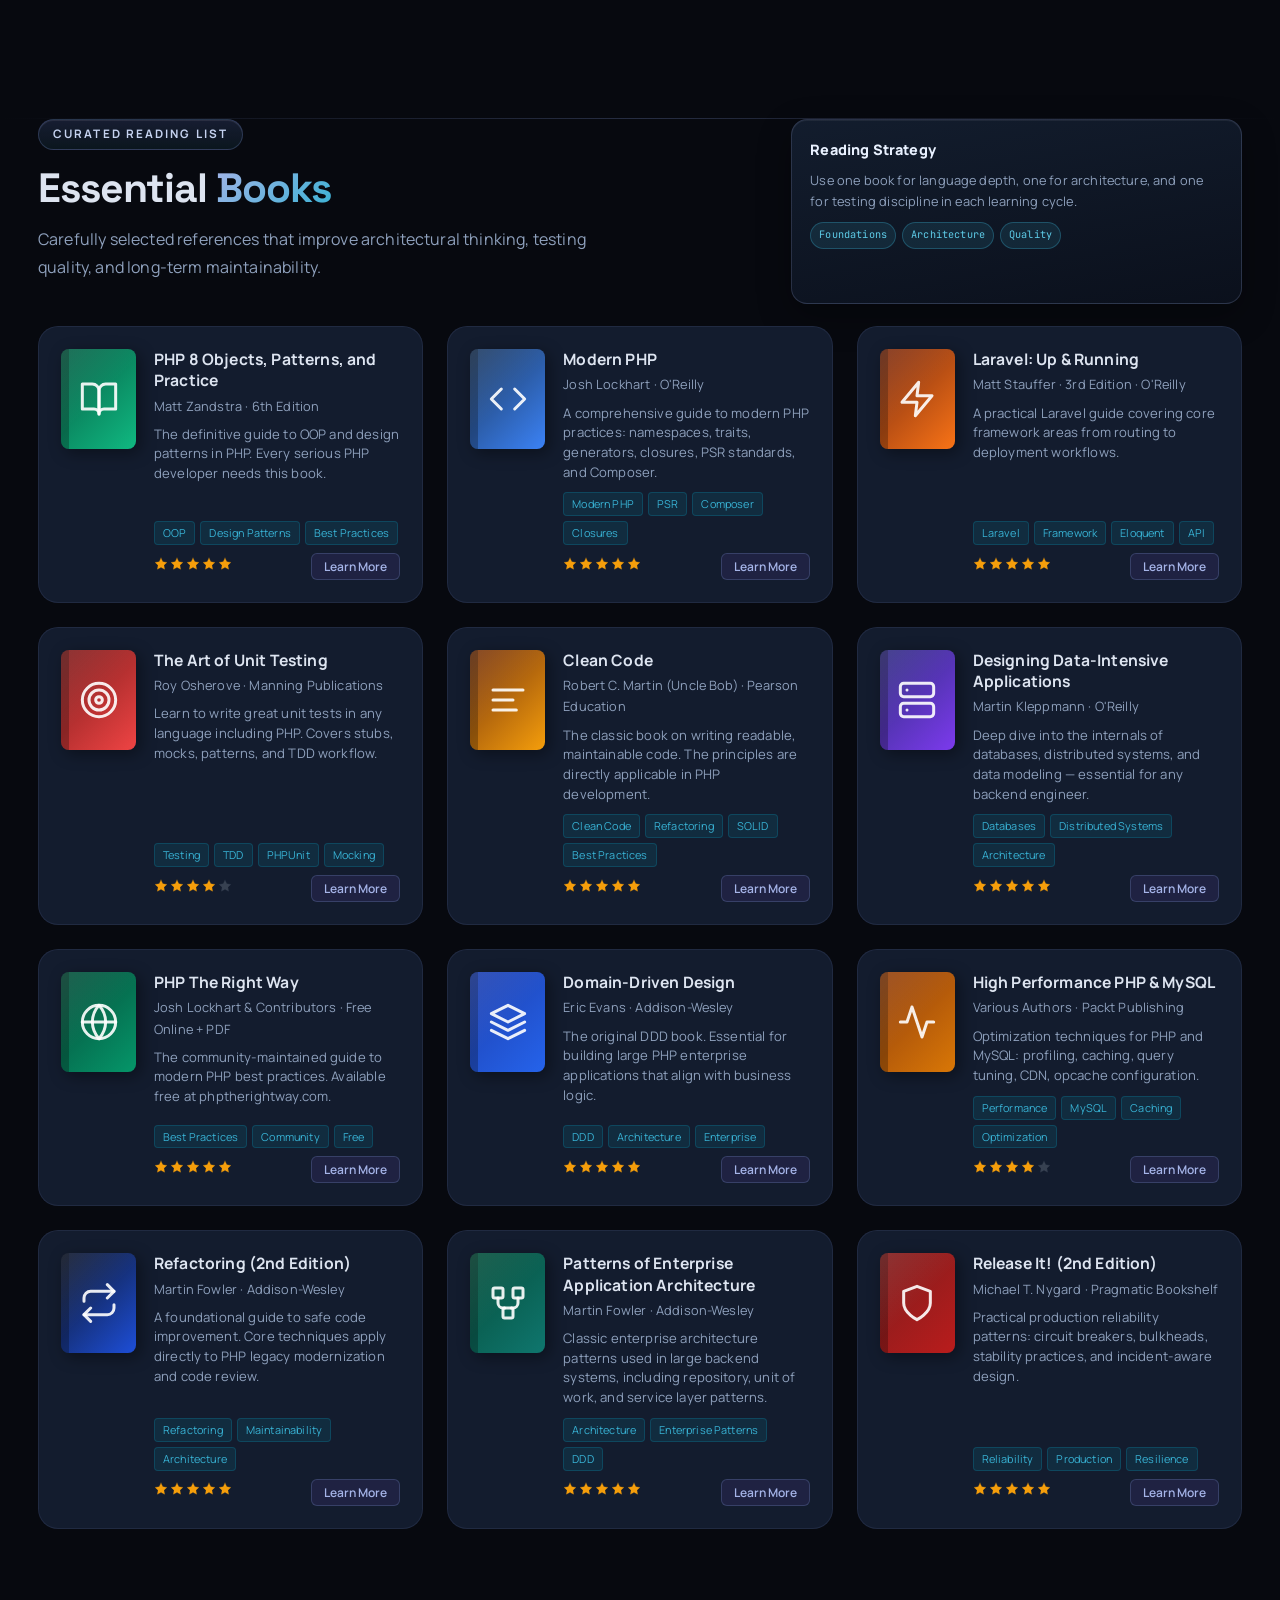
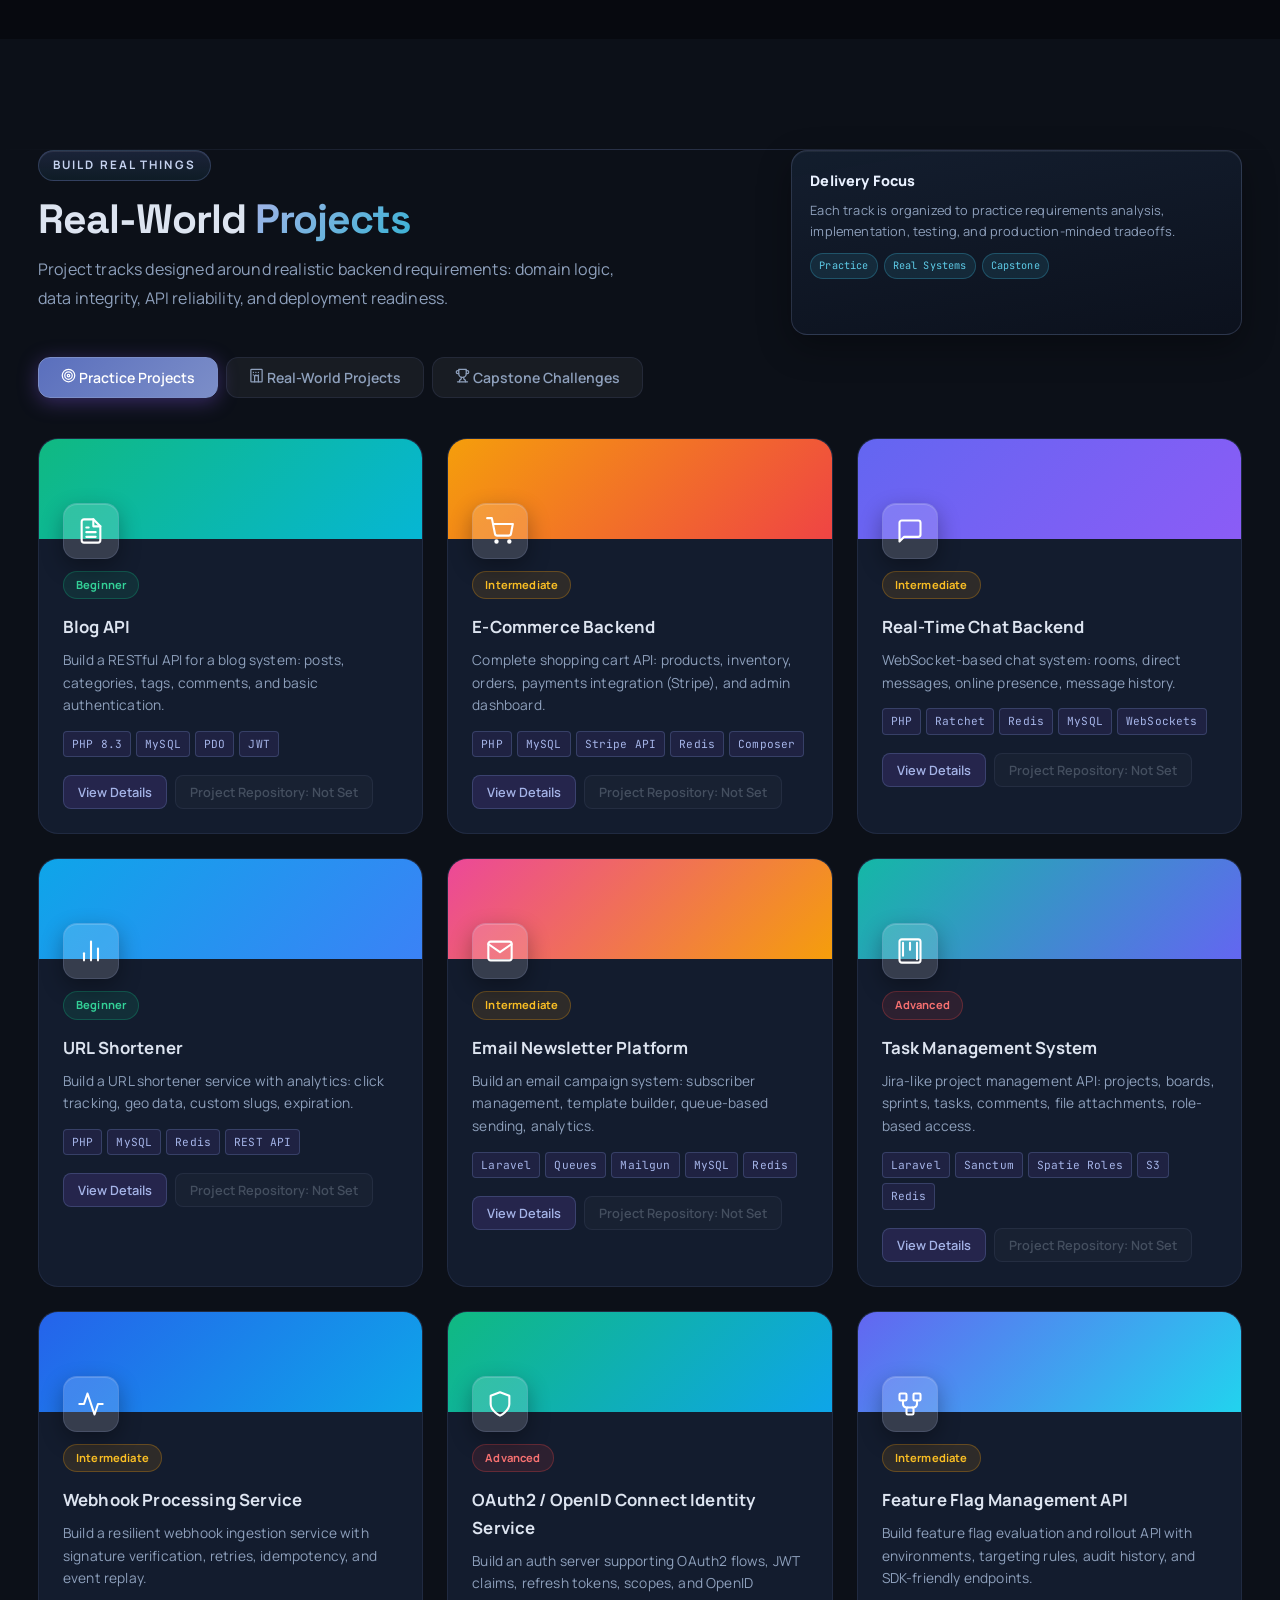
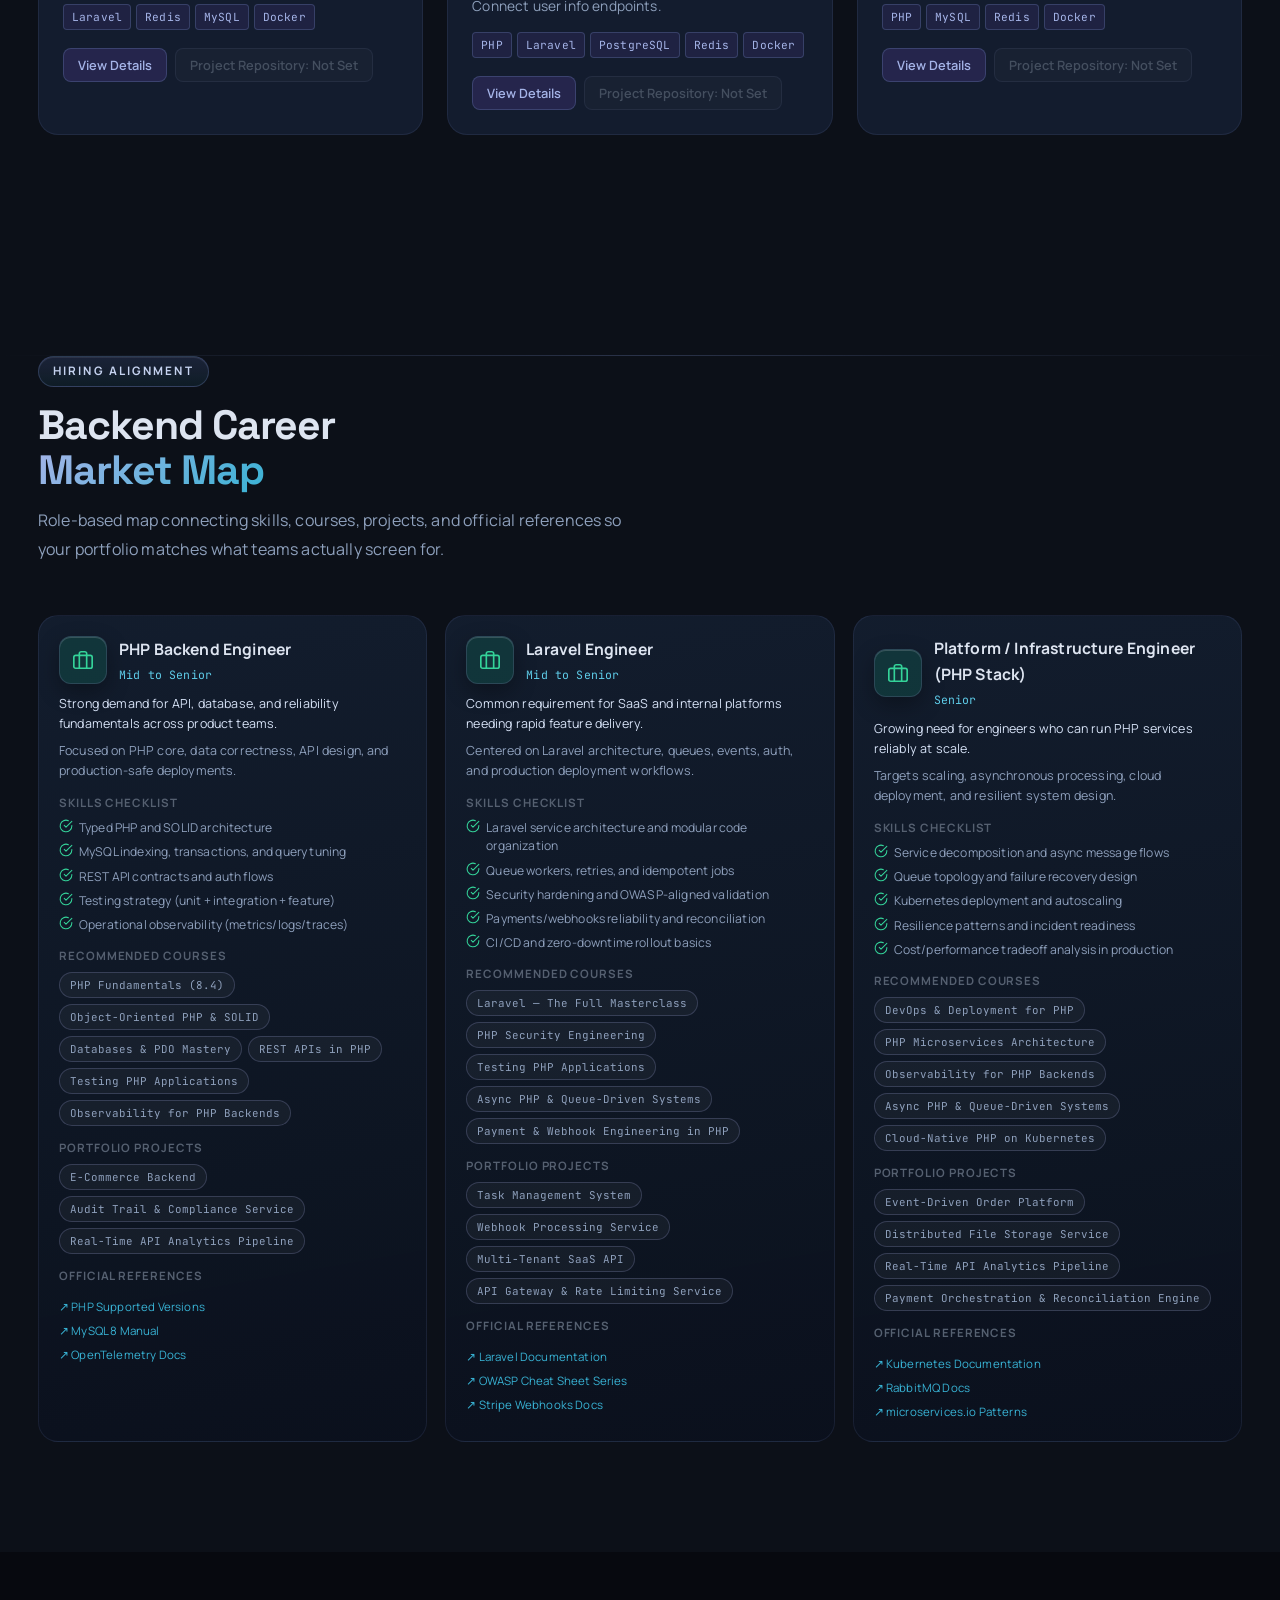
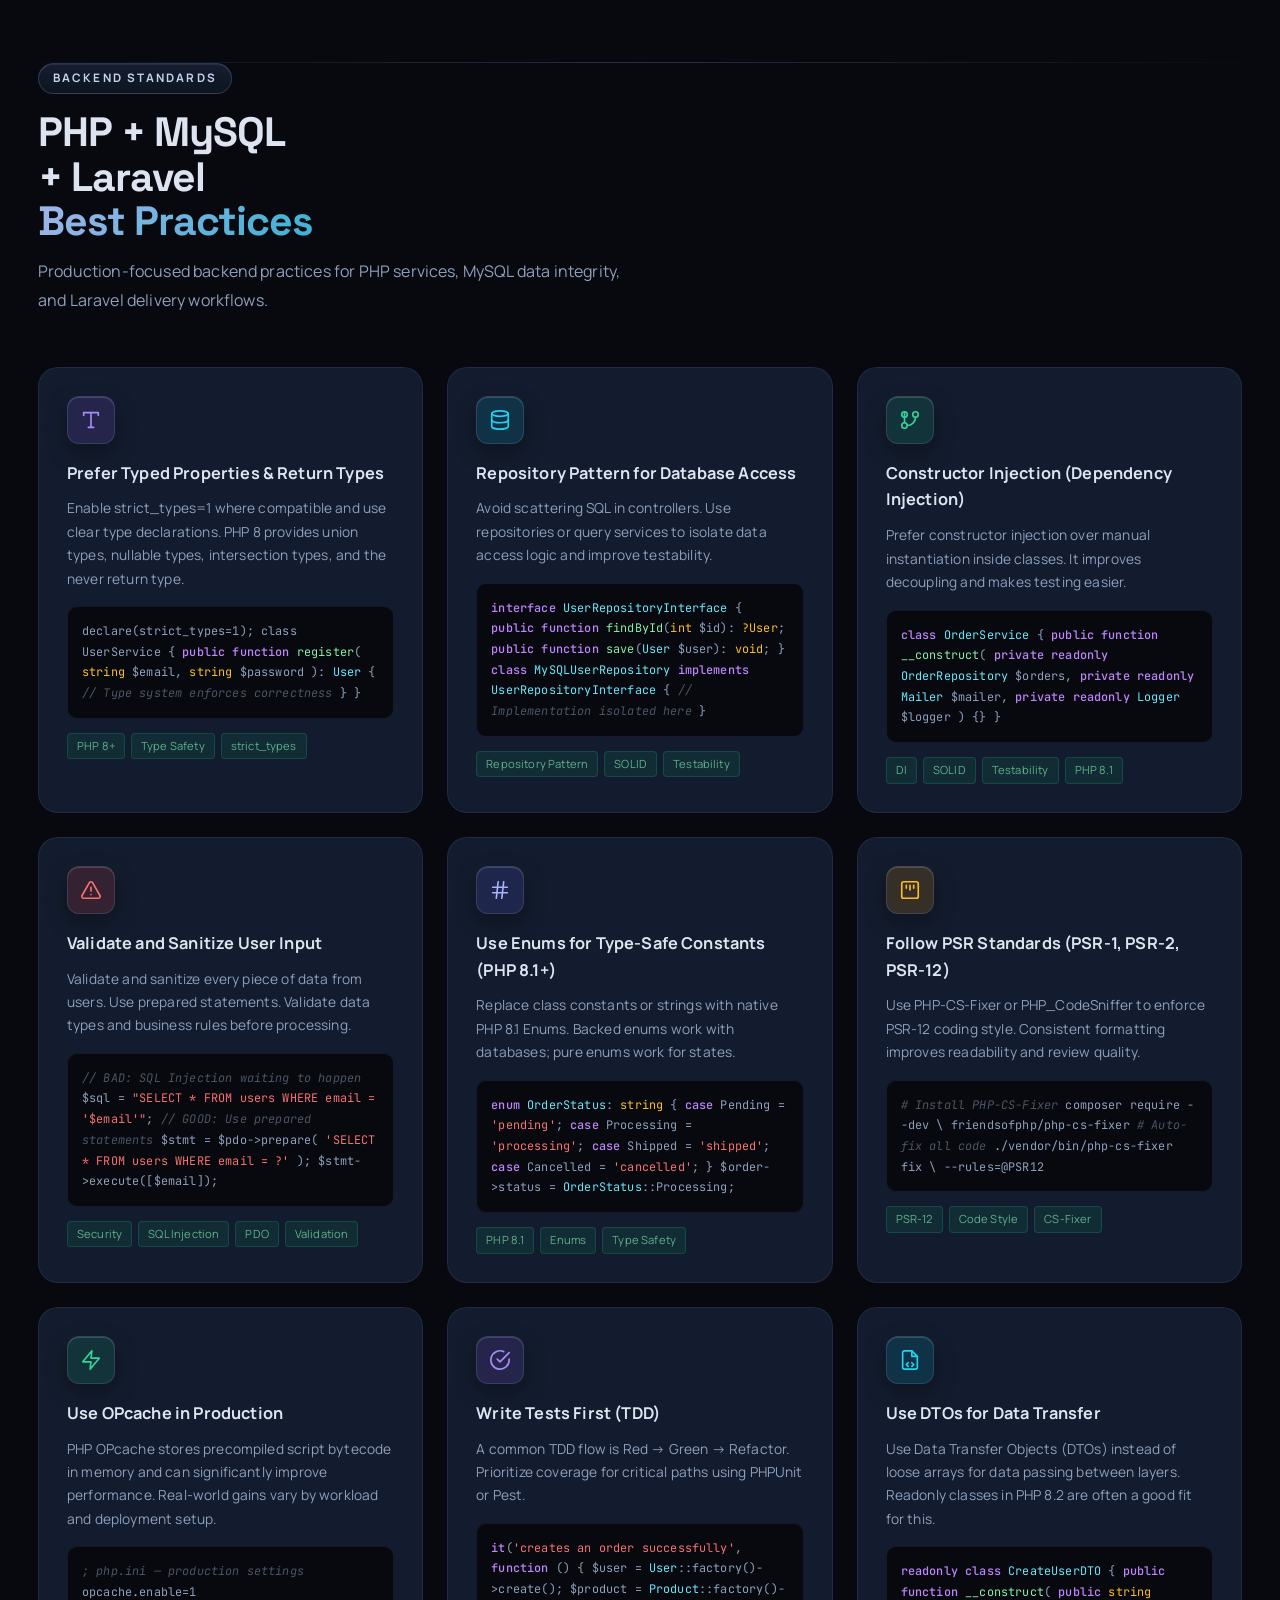
==== commit 55720d76: "Add technical SEO metadata, sitemap, and robots" ====
--- a/index.html
+++ b/index.html
@@ -3,8 +3,60 @@
 <head>
   <meta charset="UTF-8" />
   <meta name="viewport" content="width=device-width, initial-scale=1.0" />
-  <title>PHP Mastery — Learn Backend Development the Real Way</title>
-  <meta name="description" content="A PHP backend learning platform with real-world courses, books, projects, best practices, use cases, and official documentation." />
+  <title>PHP Study Platform by 0xmosta | Backend PHP, Laravel, MySQL</title>
+  <meta name="description" content="PHP study platform by 0xmosta for backend PHP, Laravel, and MySQL. Learn with trusted sources, practical projects, and verified references." />
+  <meta name="robots" content="index, follow, max-image-preview:large, max-snippet:-1, max-video-preview:-1" />
+  <meta name="author" content="0xmosta" />
+  <meta name="theme-color" content="#0c1018" />
+  <link rel="canonical" href="https://0xmosta-fu.github.io/php-mastery-platform/" />
+
+  <meta property="og:type" content="website" />
+  <meta property="og:title" content="PHP Study Platform by 0xmosta | Backend PHP, Laravel, MySQL" />
+  <meta property="og:description" content="Trusted PHP backend learning content with official references, practical projects, and interview-focused playbooks." />
+  <meta property="og:url" content="https://0xmosta-fu.github.io/php-mastery-platform/" />
+  <meta property="og:site_name" content="PHP Mastery Platform" />
+  <meta property="og:image" content="https://0xmosta-fu.github.io/php-mastery-platform/me.jpg" />
+
+  <meta name="twitter:card" content="summary_large_image" />
+  <meta name="twitter:title" content="PHP Study Platform by 0xmosta" />
+  <meta name="twitter:description" content="Backend PHP, Laravel, and MySQL learning with source-backed content." />
+  <meta name="twitter:image" content="https://0xmosta-fu.github.io/php-mastery-platform/me.jpg" />
+
+  <script type="application/ld+json">
+  {
+    "@context": "https://schema.org",
+    "@type": "WebSite",
+    "name": "PHP Mastery Platform",
+    "url": "https://0xmosta-fu.github.io/php-mastery-platform/",
+    "description": "PHP study platform focused on backend PHP, Laravel, and MySQL with trusted references.",
+    "inLanguage": "en",
+    "author": {
+      "@type": "Person",
+      "name": "0xmosta"
+    },
+    "about": [
+      "PHP",
+      "Backend PHP",
+      "Laravel",
+      "MySQL",
+      "PHP study"
+    ]
+  }
+  </script>
+
+  <script type="application/ld+json">
+  {
+    "@context": "https://schema.org",
+    "@type": "ItemList",
+    "name": "Backend PHP Learning Topics",
+    "itemListElement": [
+      {"@type": "ListItem", "position": 1, "name": "PHP Fundamentals"},
+      {"@type": "ListItem", "position": 2, "name": "MySQL and PDO"},
+      {"@type": "ListItem", "position": 3, "name": "Laravel Backend Development"},
+      {"@type": "ListItem", "position": 4, "name": "Backend API Design"}
+    ]
+  }
+  </script>
   <link rel="icon" type="image/svg+xml" href="favicon.svg" />
   <link rel="shortcut icon" href="favicon.svg" />
   <link rel="preconnect" href="https://fonts.googleapis.com" />
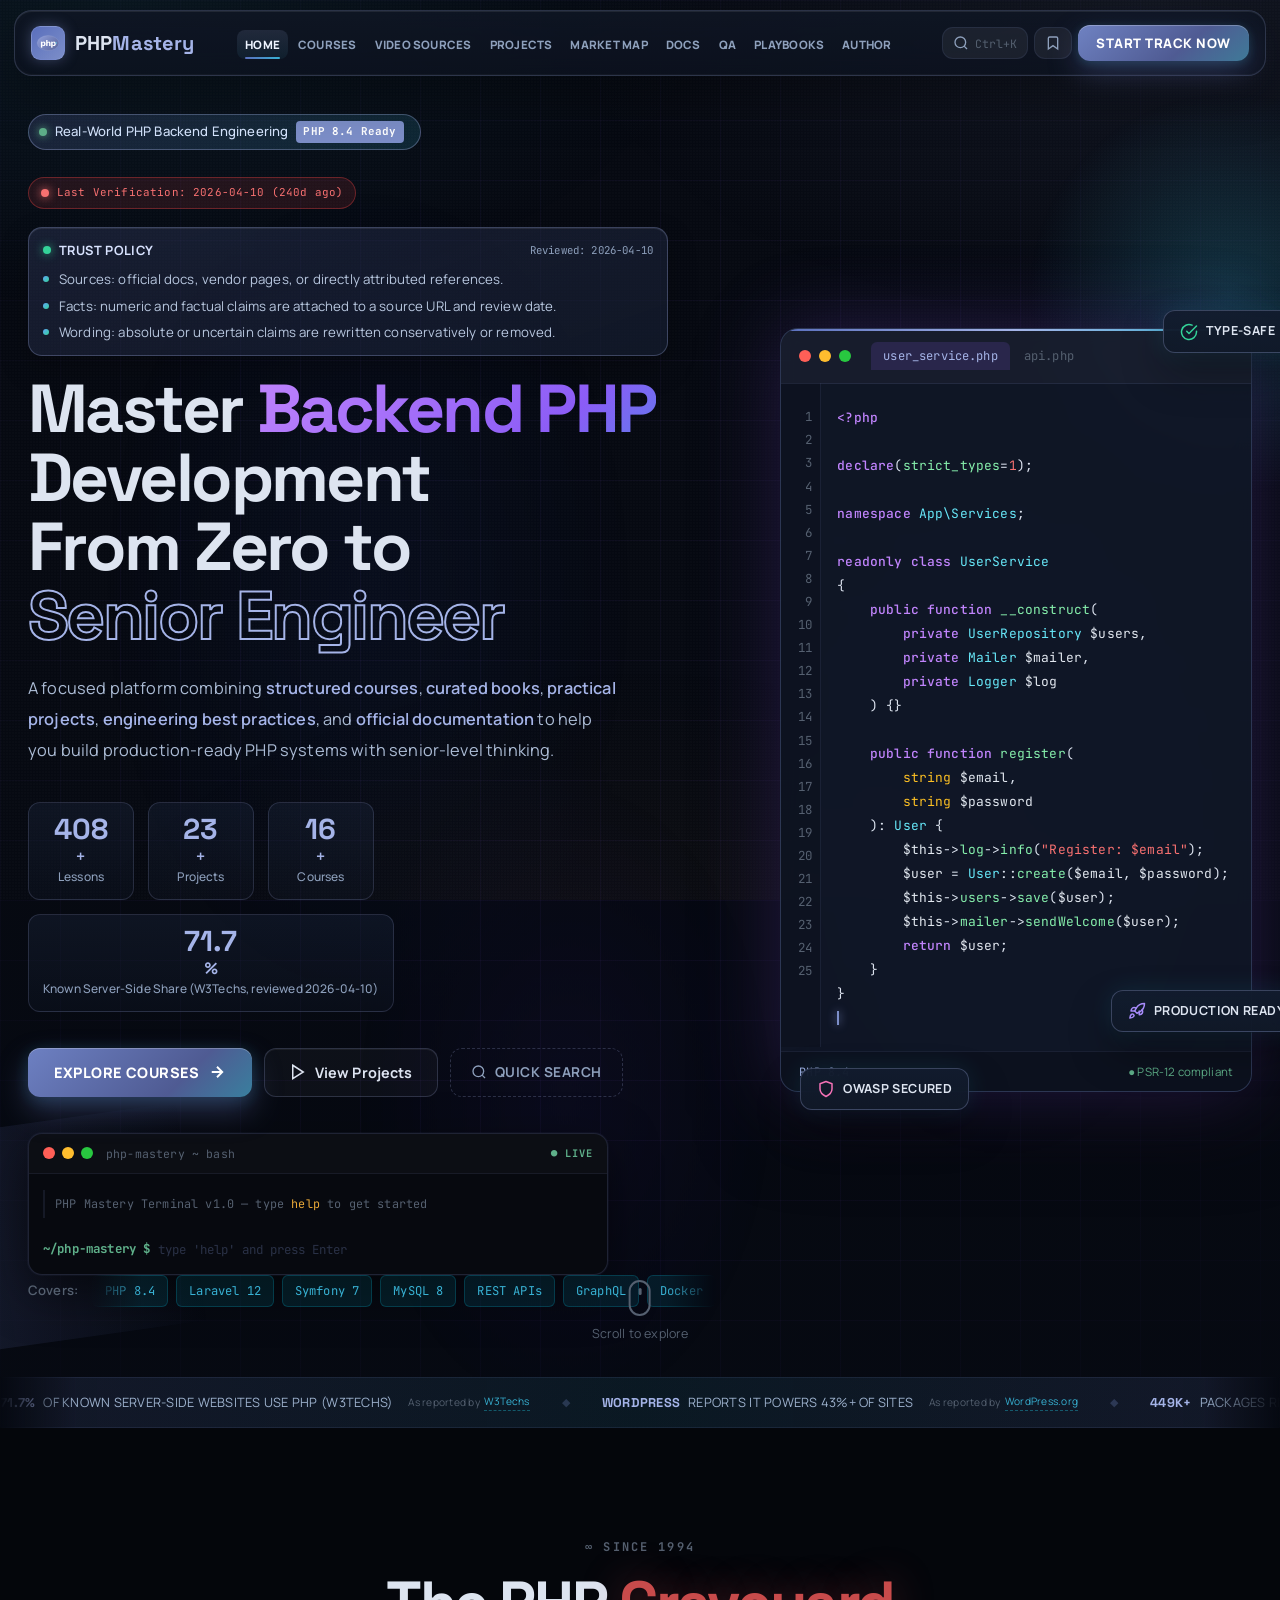
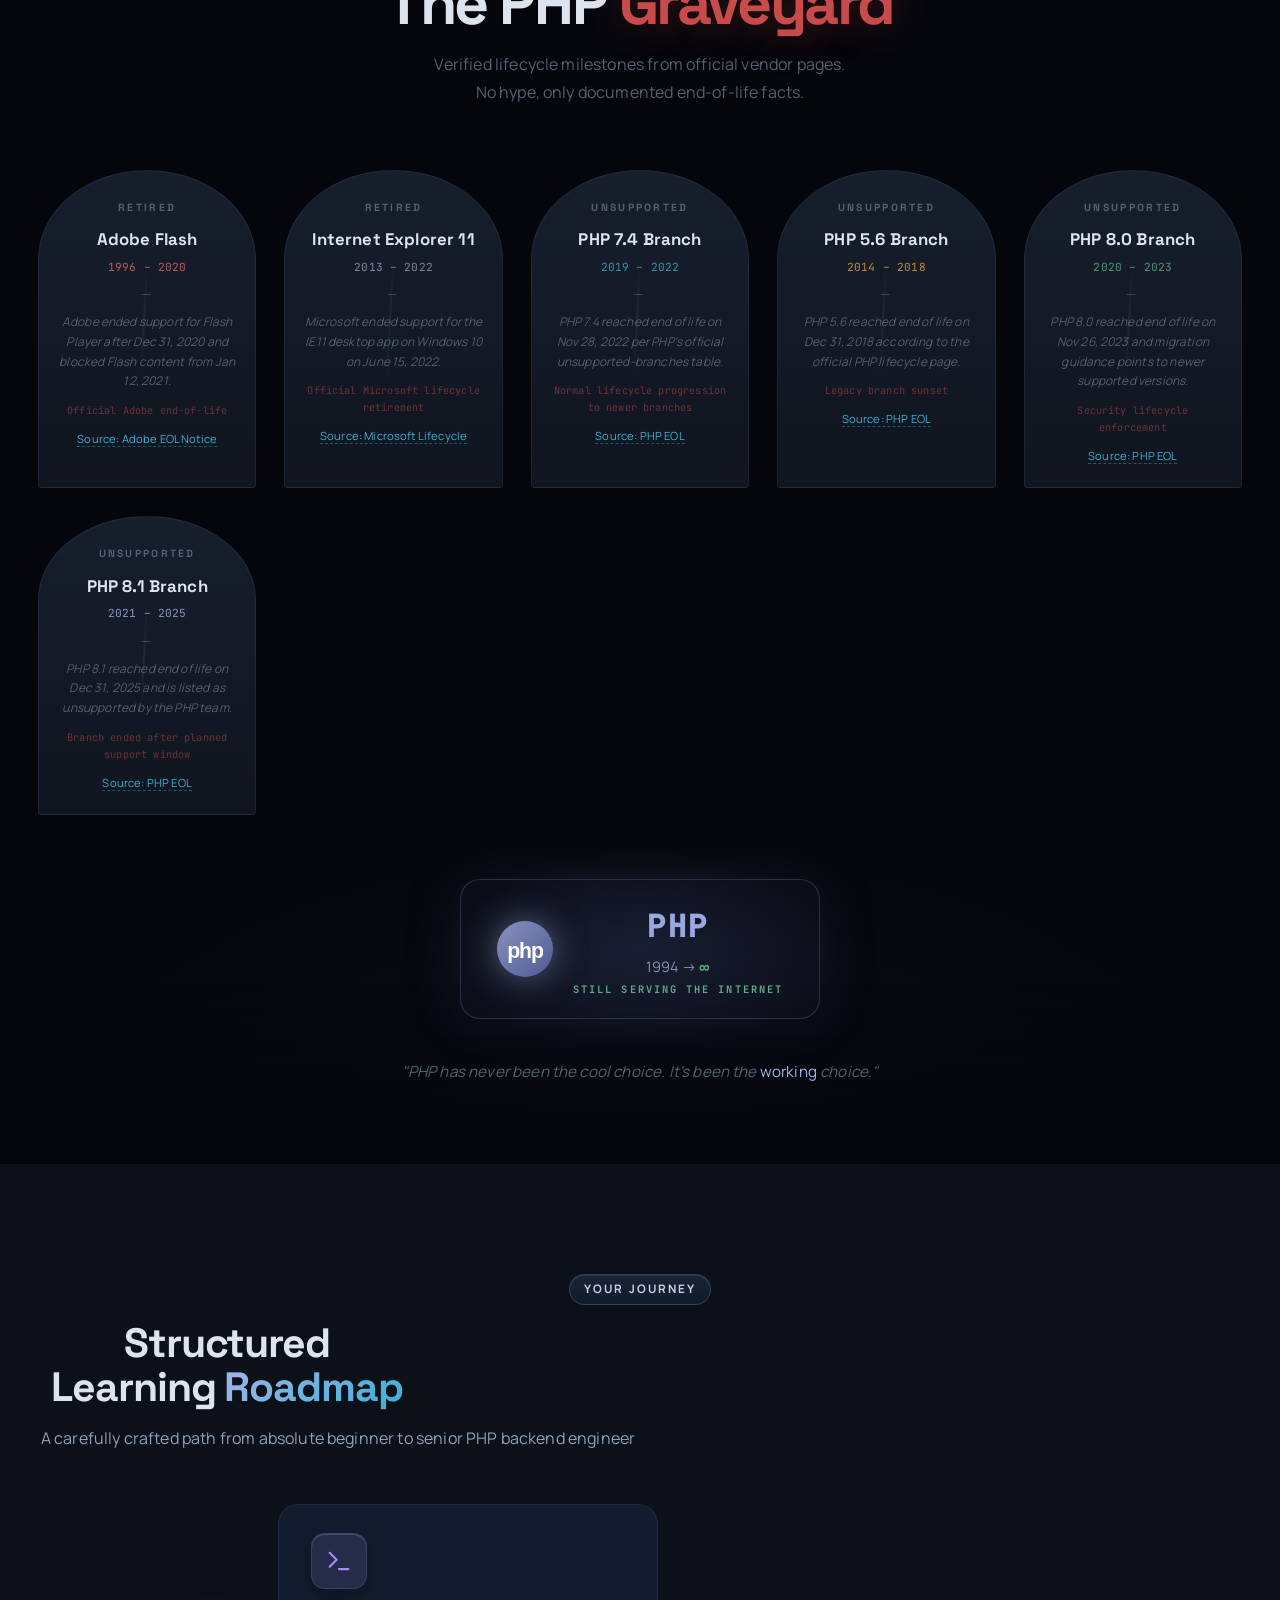
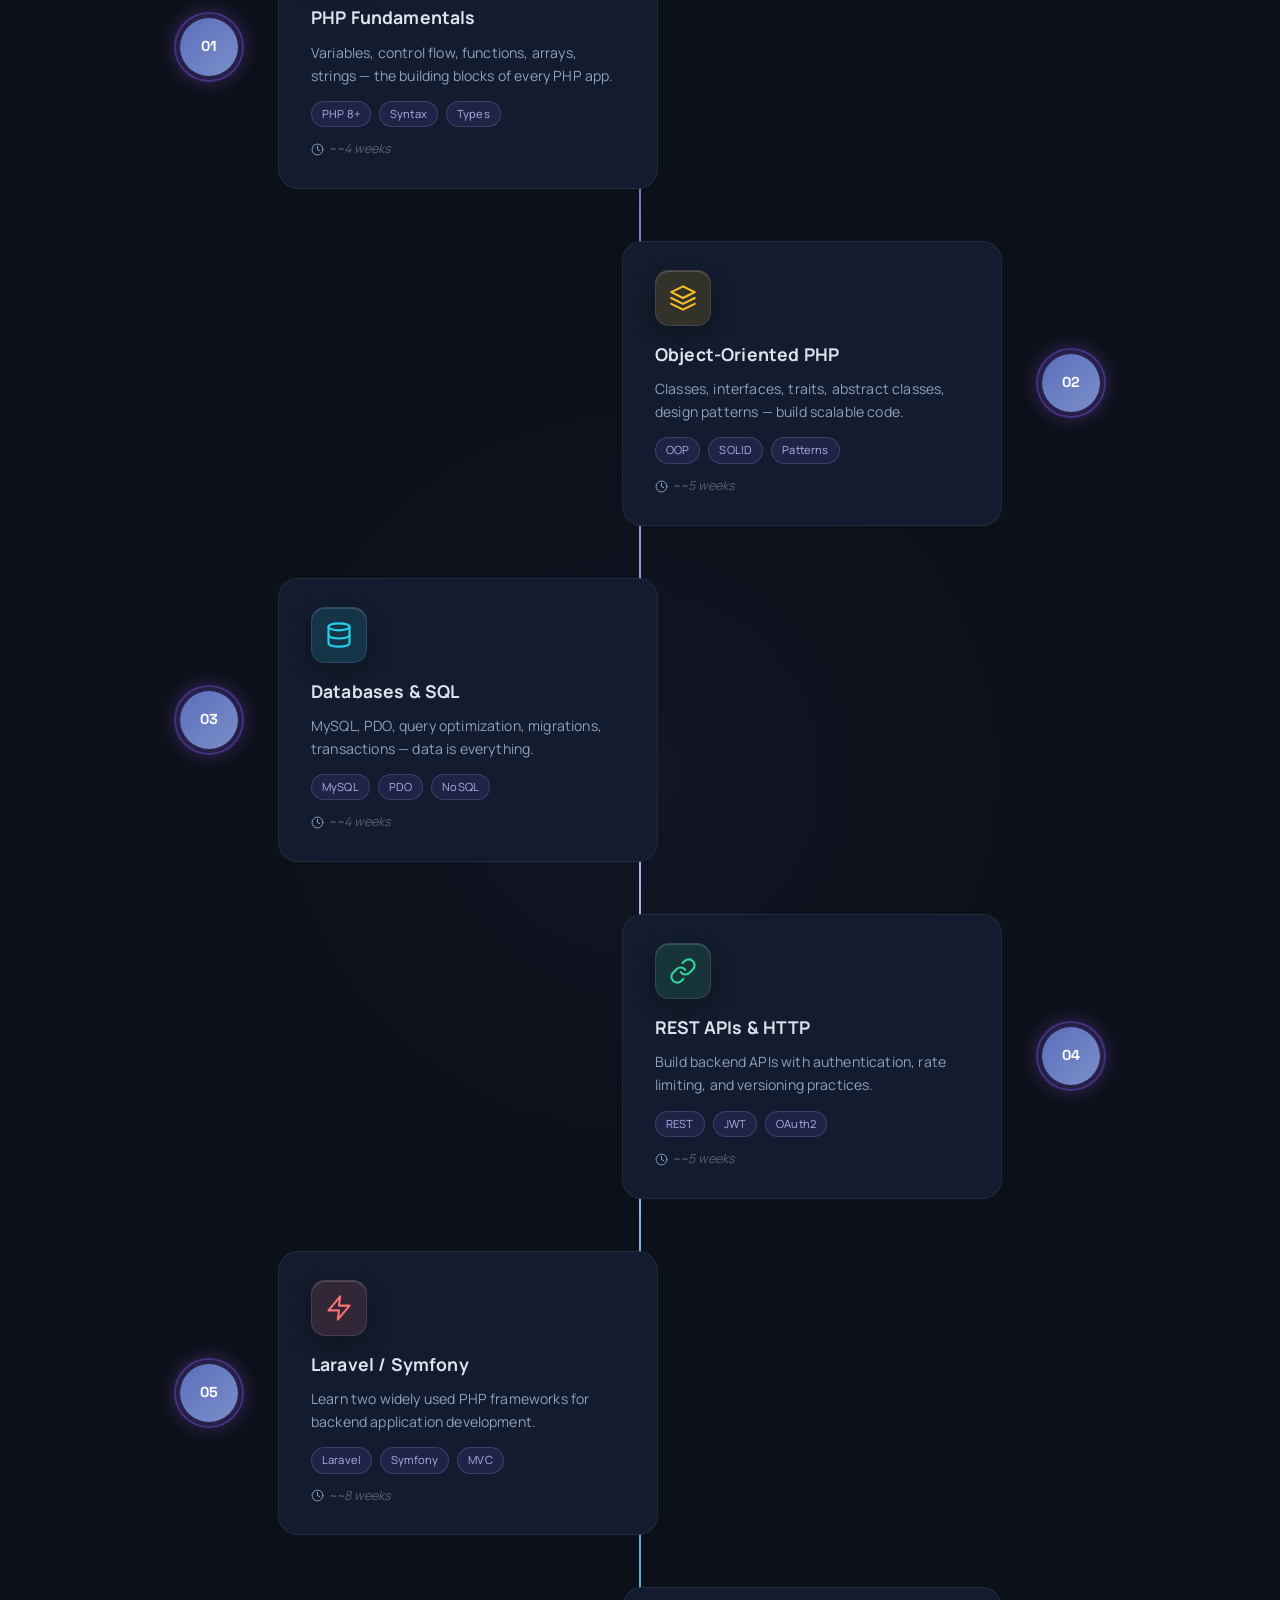
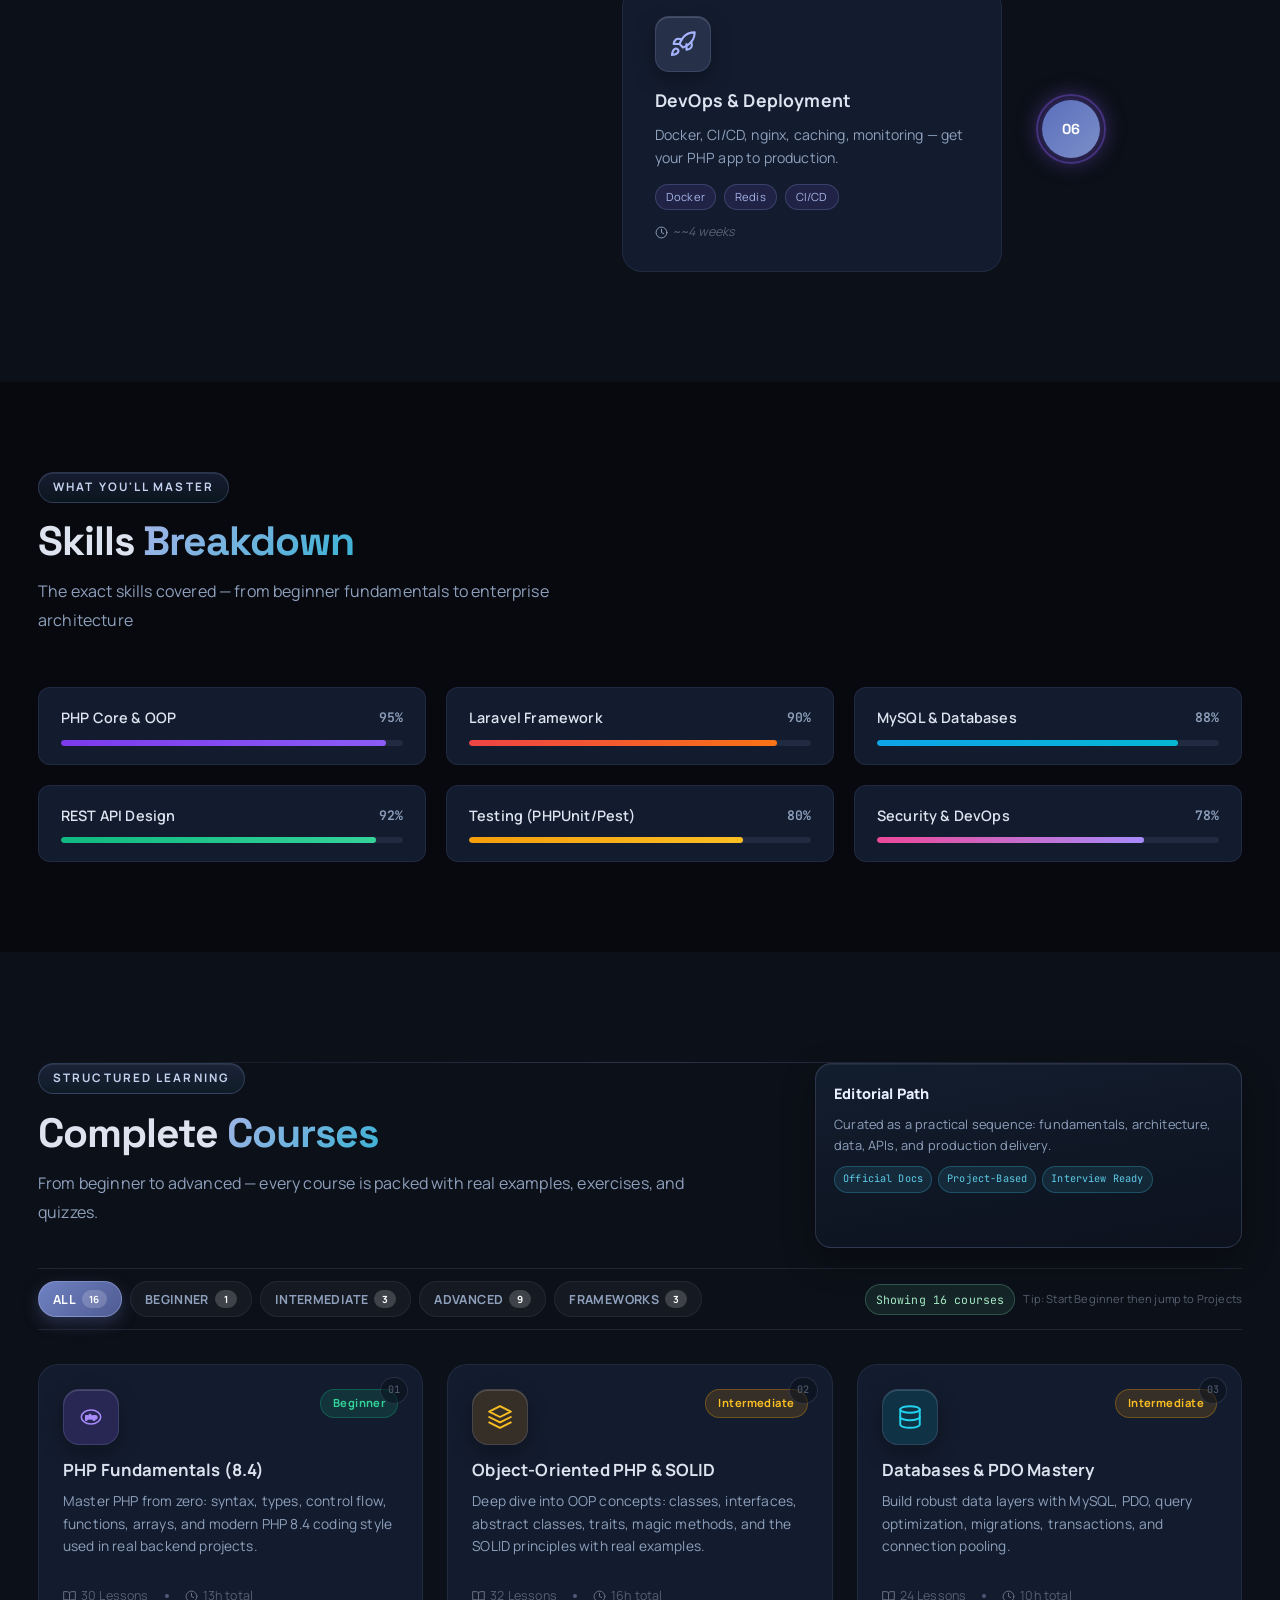
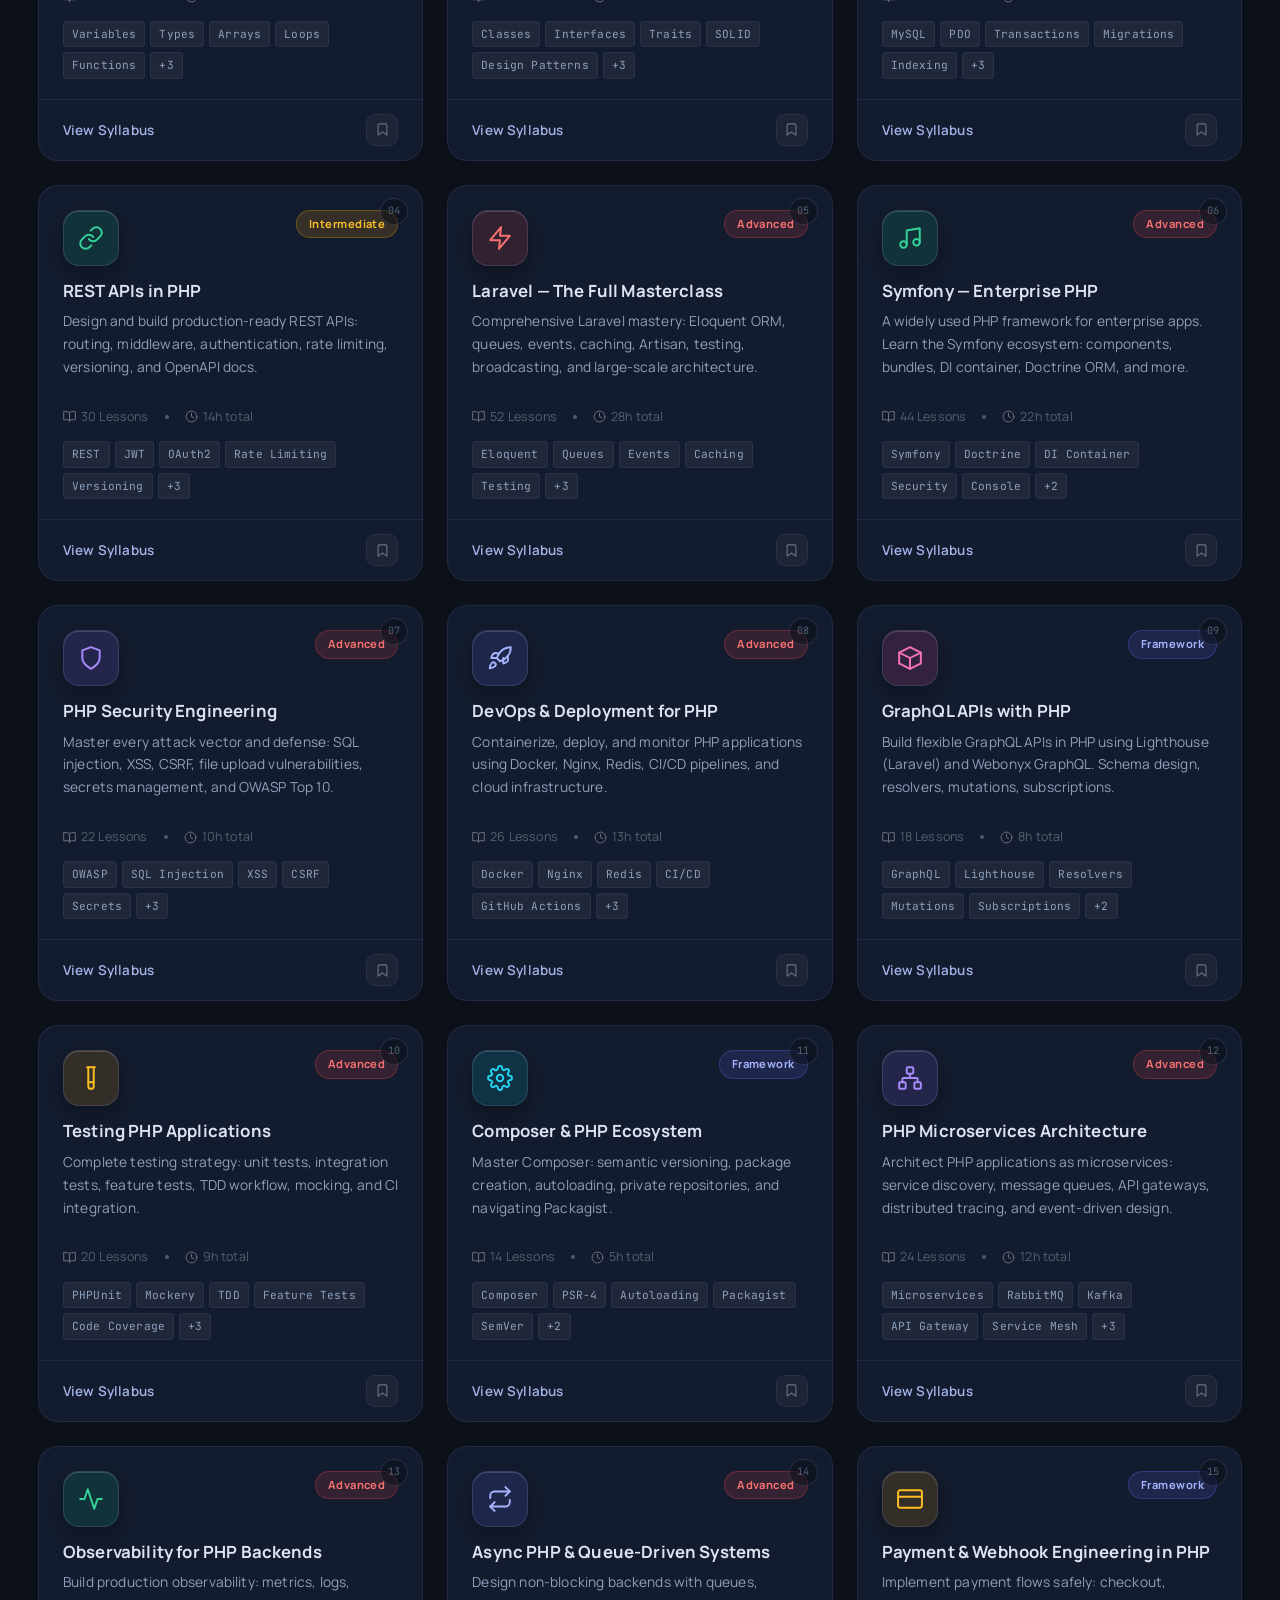
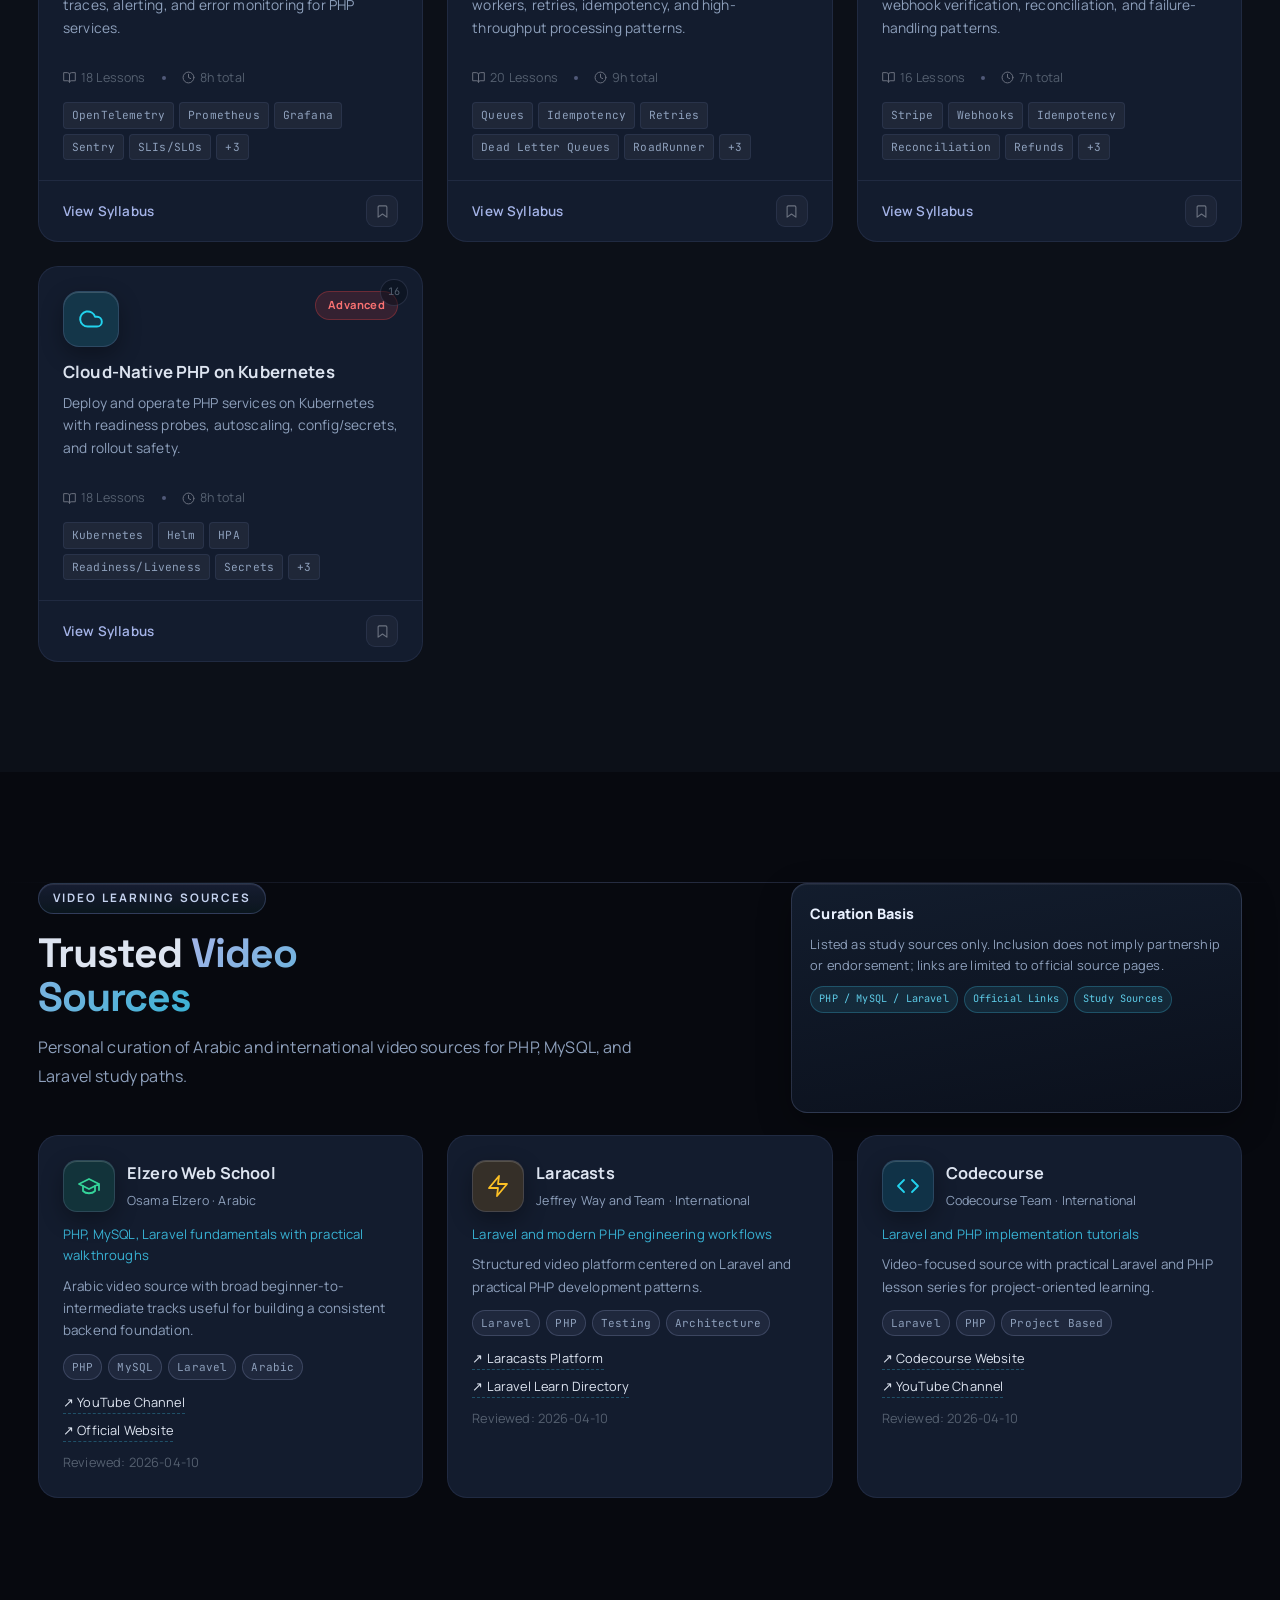
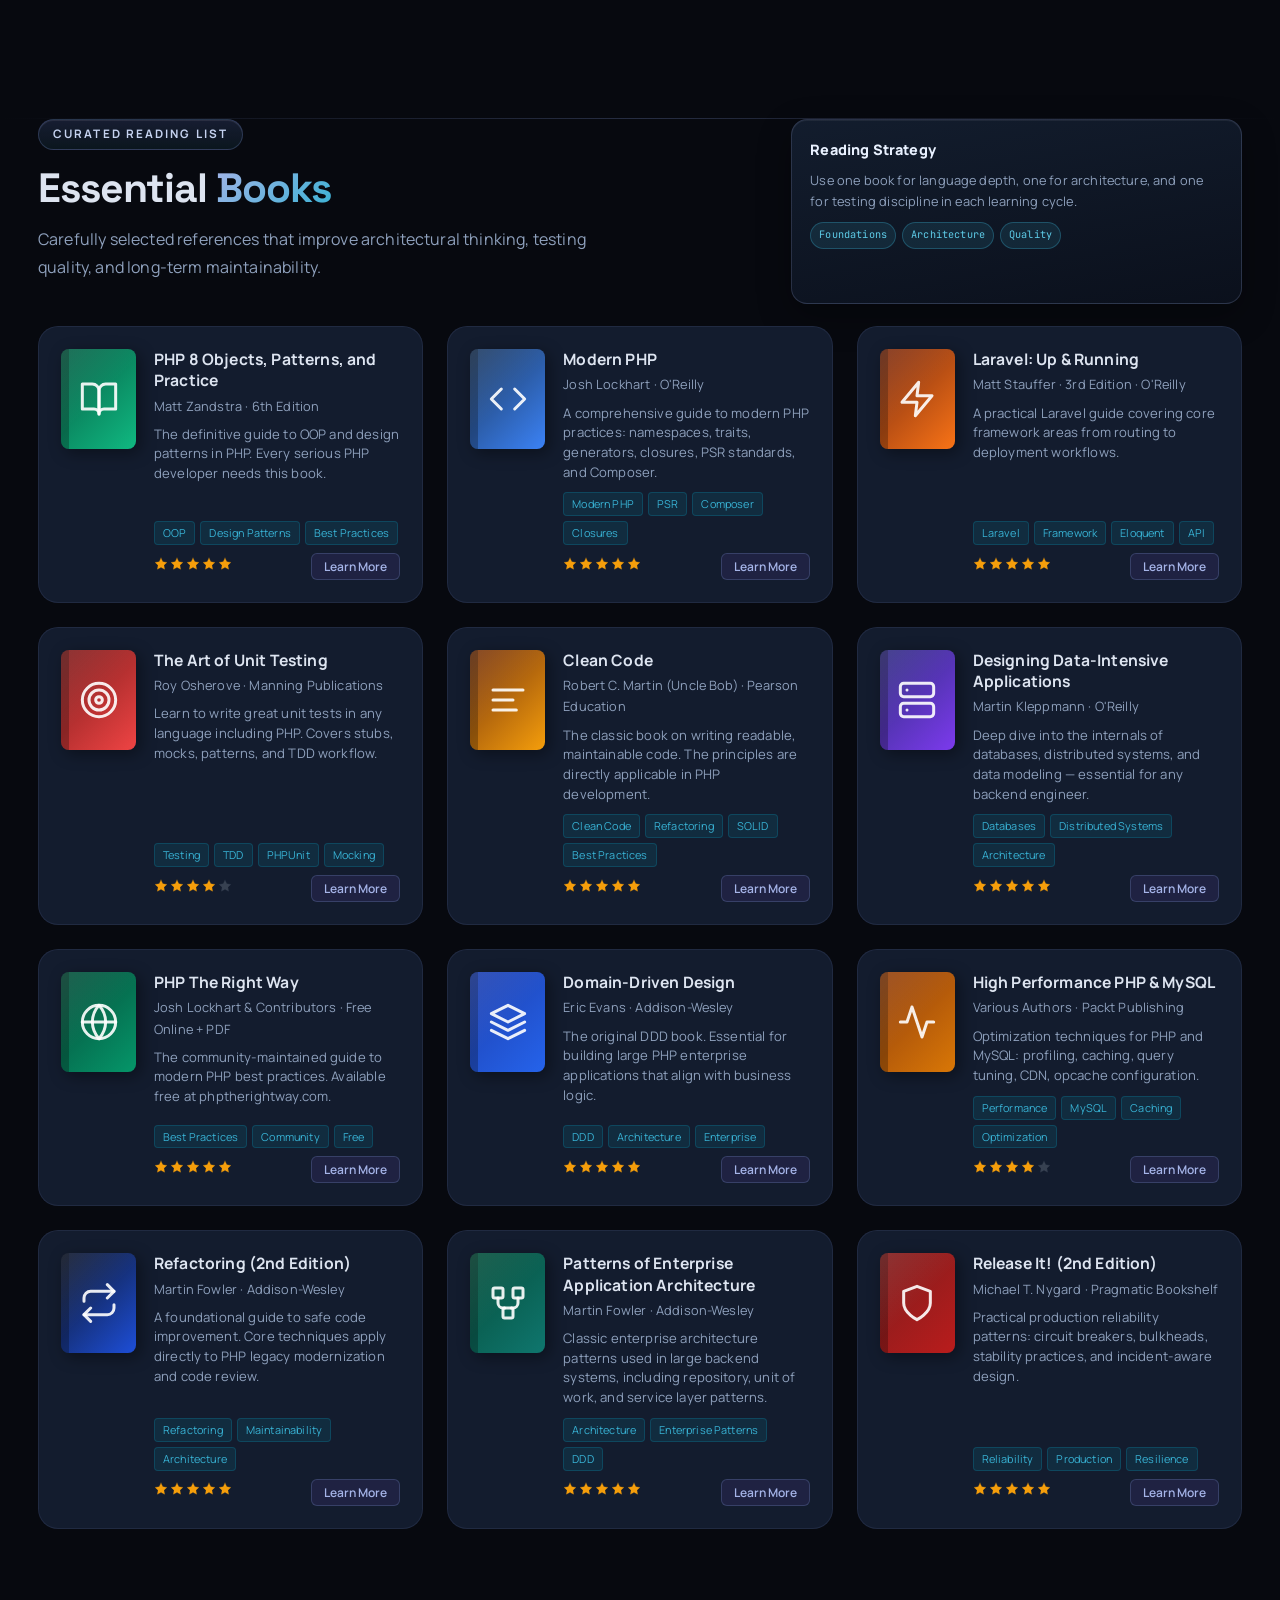
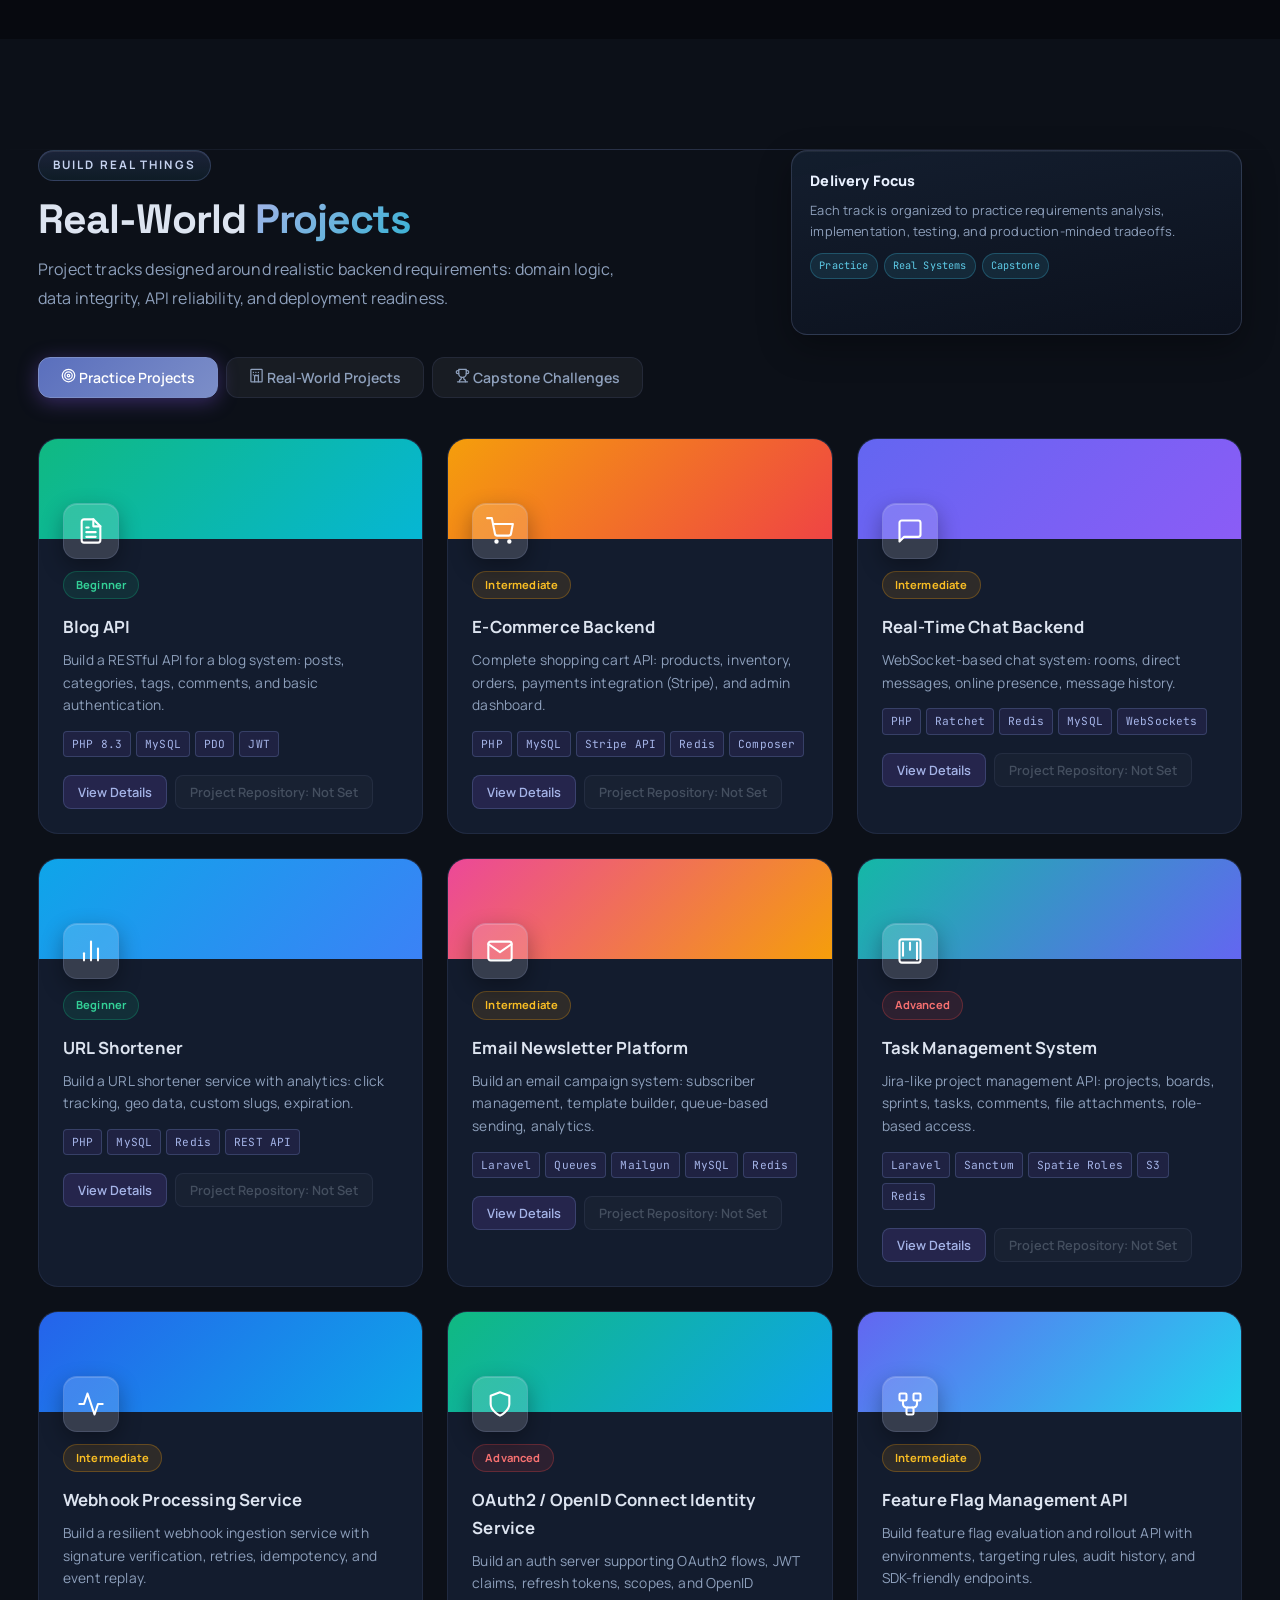
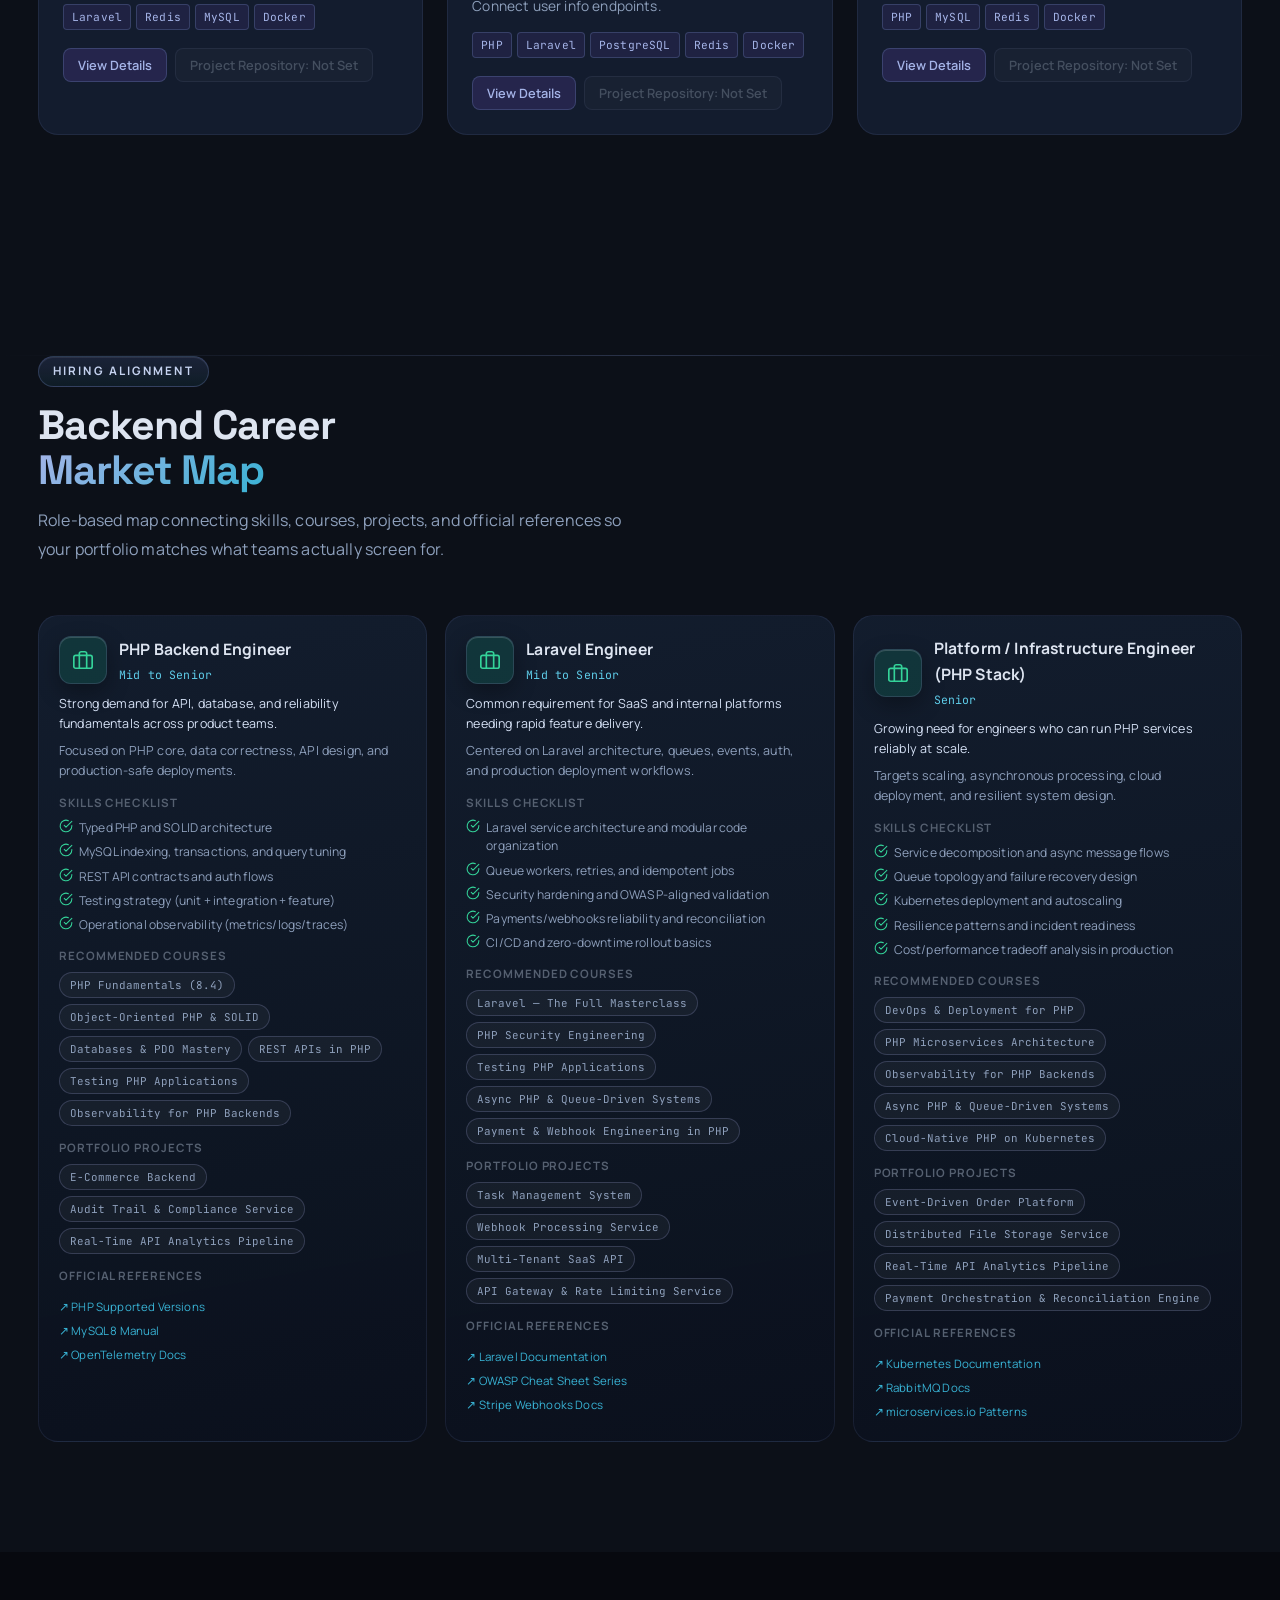
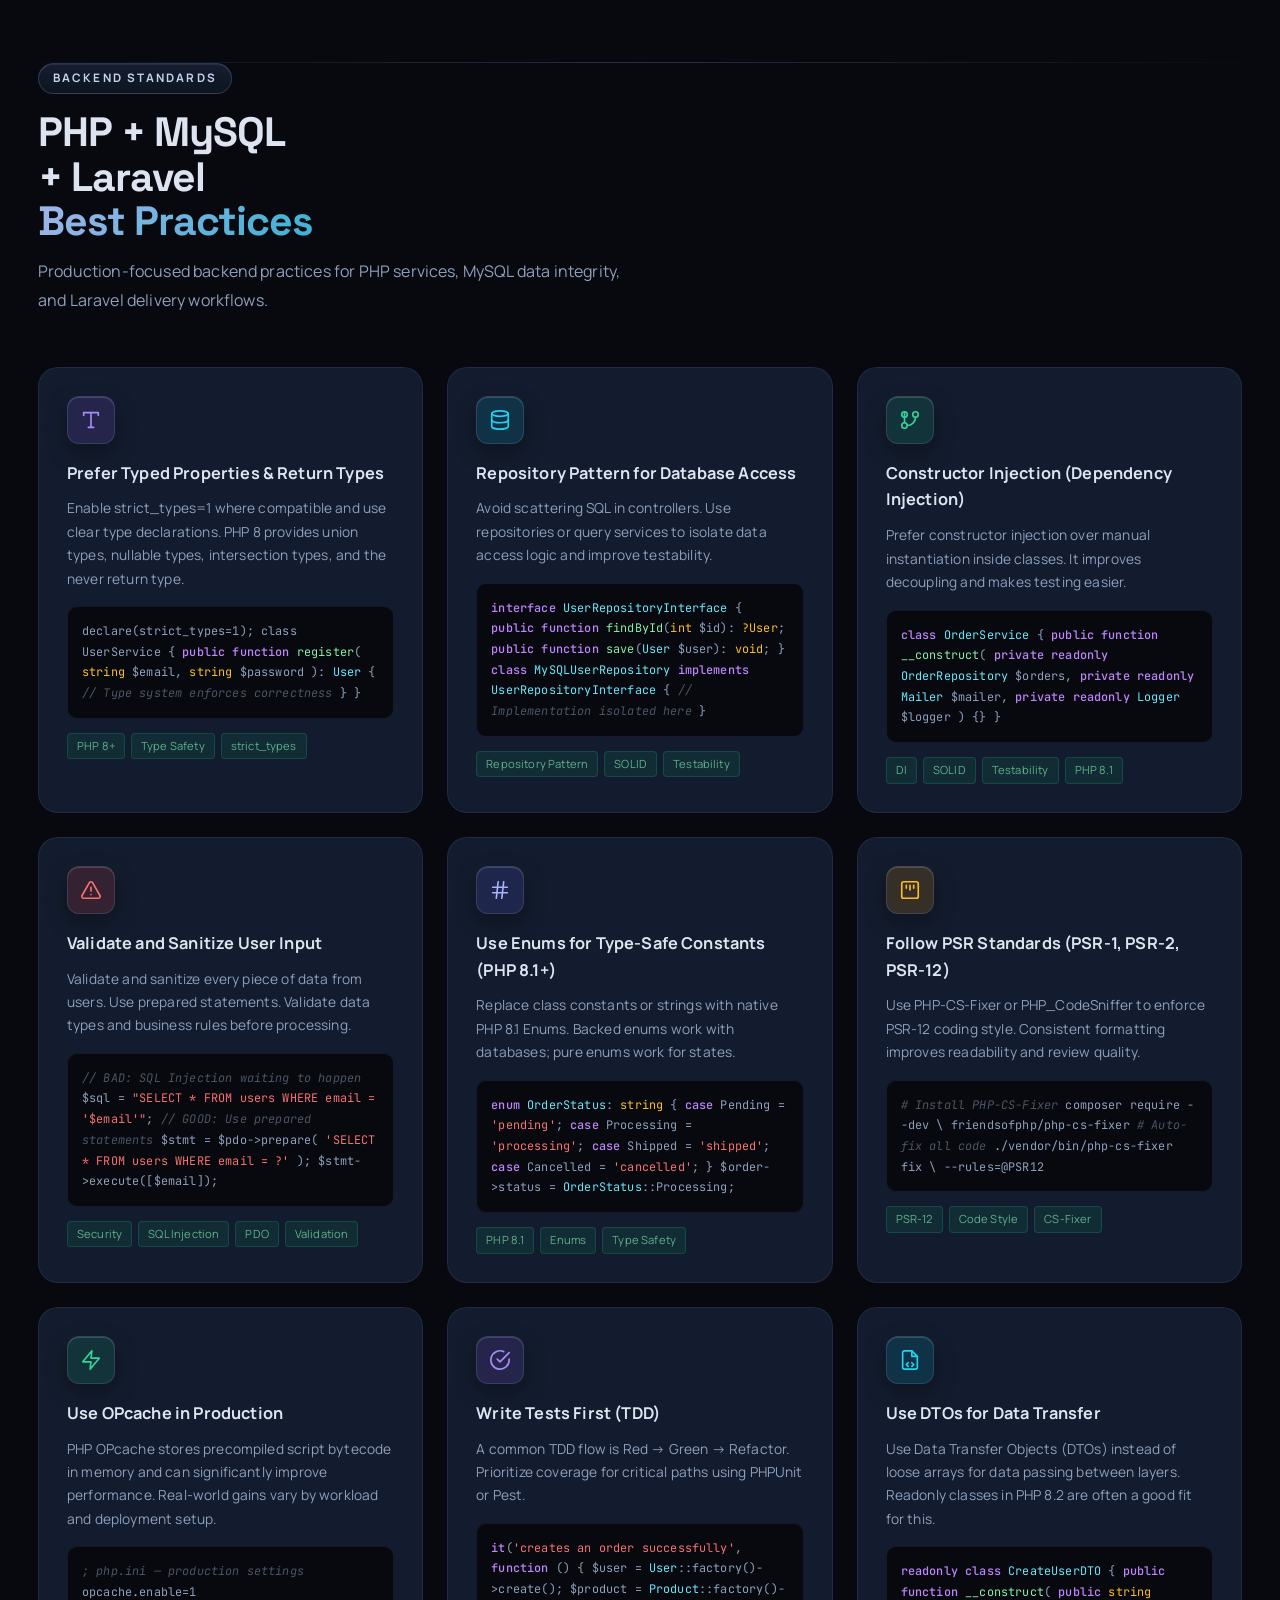
==== commit 27195ccc: "Apply basic pentest hardening for DOM XSS and external links" ====
--- a/index.html
+++ b/index.html
@@ -881,7 +881,7 @@
           <div class="author-sig-text">— Mostafa Essam &nbsp;<span class="author-sig-handle">@0xMOSTA</span></div>
         </div>
         <div class="author-links">
-          <a href="https://github.com/0xMOSTA-FU" target="_blank" class="author-link github-link">
+          <a href="https://github.com/0xMOSTA-FU" target="_blank" rel="noopener noreferrer" class="author-link github-link">
             <svg width="16" height="16" viewBox="0 0 24 24" fill="currentColor"><path d="M12 2C6.477 2 2 6.484 2 12.017c0 4.425 2.865 8.18 6.839 9.504.5.092.682-.217.682-.483 0-.237-.008-.868-.013-1.703-2.782.605-3.369-1.343-3.369-1.343-.454-1.158-1.11-1.466-1.11-1.466-.908-.62.069-.608.069-.608 1.003.07 1.531 1.032 1.531 1.032.892 1.53 2.341 1.088 2.91.832.092-.647.35-1.088.636-1.338-2.22-.253-4.555-1.113-4.555-4.951 0-1.093.39-1.988 1.029-2.688-.103-.253-.446-1.272.098-2.65 0 0 .84-.27 2.75 1.026A9.564 9.564 0 0 1 12 6.844a9.59 9.59 0 0 1 2.504.337c1.909-1.296 2.747-1.027 2.747-1.027.546 1.379.202 2.398.1 2.651.64.7 1.028 1.595 1.028 2.688 0 3.848-2.339 4.695-4.566 4.943.359.309.678.92.678 1.855 0 1.338-.012 2.419-.012 2.747 0 .268.18.58.688.482A10.019 10.019 0 0 0 22 12.017C22 6.484 17.522 2 12 2z"/></svg>
             GitHub @0xMOSTA
           </a>
@@ -889,7 +889,7 @@
             <svg width="16" height="16" viewBox="0 0 24 24" fill="none" stroke="currentColor" stroke-width="2"><rect x="2" y="4" width="20" height="16" rx="2"/><path d="m22 7-8.97 5.7a1.94 1.94 0 0 1-2.06 0L2 7"/></svg>
             mostafaessam11135@gmail.com
           </a>
-          <a href="https://www.linkedin.com/in/mostafa-essam-mosta-38a763257/" target="_blank" class="author-link web-link">
+          <a href="https://www.linkedin.com/in/mostafa-essam-mosta-38a763257/" target="_blank" rel="noopener noreferrer" class="author-link web-link">
             <svg width="16" height="16" viewBox="0 0 24 24" fill="none" stroke="currentColor" stroke-width="2"><circle cx="12" cy="12" r="10"/><path d="M2 12h20M12 2a15.3 15.3 0 0 1 4 10 15.3 15.3 0 0 1-4 10 15.3 15.3 0 0 1-4-10 15.3 15.3 0 0 1 4-10z"/></svg>
             0xMOSTA LinkedIn
           </a>
@@ -928,13 +928,13 @@
           <span>#PHP8</span><span>#Backend</span><span>#Laravel</span><span>#RealWorld</span>
         </div>
         <div class="footer-social">
-          <a href="https://github.com/ziadoz/awesome-php" target="_blank" class="social-btn" title="Awesome PHP">
+          <a href="https://github.com/ziadoz/awesome-php" target="_blank" rel="noopener noreferrer" class="social-btn" title="Awesome PHP">
             <svg width="18" height="18" viewBox="0 0 24 24" fill="currentColor"><path d="M12 2C6.477 2 2 6.484 2 12.017c0 4.425 2.865 8.18 6.839 9.504.5.092.682-.217.682-.483 0-.237-.008-.868-.013-1.703-2.782.605-3.369-1.343-3.369-1.343-.454-1.158-1.11-1.466-1.11-1.466-.908-.62.069-.608.069-.608 1.003.07 1.531 1.032 1.531 1.032.892 1.53 2.341 1.088 2.91.832.092-.647.35-1.088.636-1.338-2.22-.253-4.555-1.113-4.555-4.951 0-1.093.39-1.988 1.029-2.688-.103-.253-.446-1.272.098-2.65 0 0 .84-.27 2.75 1.026A9.564 9.564 0 0 1 12 6.844a9.59 9.59 0 0 1 2.504.337c1.909-1.296 2.747-1.027 2.747-1.027.546 1.379.202 2.398.1 2.651.64.7 1.028 1.595 1.028 2.688 0 3.848-2.339 4.695-4.566 4.943.359.309.678.92.678 1.855 0 1.338-.012 2.419-.012 2.747 0 .268.18.58.688.482A10.019 10.019 0 0 0 22 12.017C22 6.484 17.522 2 12 2z"/></svg>
           </a>
-          <a href="https://www.reddit.com/r/PHP/" target="_blank" class="social-btn" title="r/PHP">
+          <a href="https://www.reddit.com/r/PHP/" target="_blank" rel="noopener noreferrer" class="social-btn" title="r/PHP">
             <svg width="18" height="18" viewBox="0 0 24 24" fill="currentColor"><path d="M12 0A12 12 0 0 0 0 12a12 12 0 0 0 12 12 12 12 0 0 0 12-12A12 12 0 0 0 12 0zm5.01 4.744c.688 0 1.25.561 1.25 1.249a1.25 1.25 0 0 1-2.498.056l-2.597-.547-.8 3.747c1.824.07 3.48.632 4.674 1.488.308-.309.73-.491 1.207-.491.968 0 1.754.786 1.754 1.754 0 .716-.435 1.333-1.01 1.614a3.111 3.111 0 0 1 .042.52c0 2.694-3.13 4.87-7.004 4.87-3.874 0-7.004-2.176-7.004-4.87 0-.183.015-.366.043-.534A1.748 1.748 0 0 1 4.028 12c0-.968.786-1.754 1.754-1.754.463 0 .898.196 1.207.49 1.207-.883 2.878-1.43 4.744-1.487l.885-4.182a.342.342 0 0 1 .14-.197.35.35 0 0 1 .238-.042l2.906.617a1.214 1.214 0 0 1 1.108-.701zM9.25 12C8.561 12 8 12.562 8 13.25c0 .687.561 1.248 1.25 1.248.687 0 1.248-.561 1.248-1.249 0-.688-.561-1.249-1.249-1.249zm5.5 0c-.687 0-1.248.561-1.248 1.25 0 .687.561 1.248 1.249 1.248.688 0 1.249-.561 1.249-1.249 0-.687-.562-1.249-1.25-1.249zm-5.466 3.99a.327.327 0 0 0-.231.094.33.33 0 0 0 0 .463c.842.842 2.484.913 2.961.913.477 0 2.105-.056 2.961-.913a.361.361 0 0 0 .029-.463.33.33 0 0 0-.464 0c-.547.533-1.684.73-2.512.73-.828 0-1.979-.196-2.512-.73a.326.326 0 0 0-.232-.095z"/></svg>
           </a>
-          <a href="https://phptherightway.com/" target="_blank" class="social-btn" title="PHP The Right Way">
+          <a href="https://phptherightway.com/" target="_blank" rel="noopener noreferrer" class="social-btn" title="PHP The Right Way">
             <svg width="18" height="18" viewBox="0 0 24 24" fill="none" stroke="currentColor" stroke-width="2"><circle cx="12" cy="12" r="10"/><path d="M2 12h20M12 2a15.3 15.3 0 0 1 4 10 15.3 15.3 0 0 1-4 10 15.3 15.3 0 0 1-4-10 15.3 15.3 0 0 1 4-10z"/></svg>
           </a>
         </div>
@@ -956,25 +956,25 @@
         <ul>
           <li><a href="#usecases"><svg width="14" height="14" viewBox="0 0 24 24" fill="none" stroke="currentColor" stroke-width="2" stroke-linecap="round" stroke-linejoin="round"><rect x="3" y="2" width="18" height="20" rx="1"/><path d="M9 22V12h6v10M7 7h.01M7 11h.01M11 7h.01"/></svg> Use Cases</a></li>
           <li><a href="#docs"><svg width="14" height="14" viewBox="0 0 24 24" fill="none" stroke="currentColor" stroke-width="2" stroke-linecap="round" stroke-linejoin="round"><path d="M14 2H6a2 2 0 0 0-2 2v16a2 2 0 0 0 2 2h12a2 2 0 0 0 2-2V8z"/><polyline points="14 2 14 8 20 8"/></svg> Documentation</a></li>
-          <li><a href="https://www.php.net/docs.php" target="_blank"><svg width="14" height="14" viewBox="0 0 24 24" fill="none" stroke="currentColor" stroke-width="2" stroke-linecap="round" stroke-linejoin="round"><circle cx="12" cy="12" r="10"/><line x1="2" x2="22" y1="12" y2="12"/><path d="M12 2a15.3 15.3 0 0 1 4 10 15.3 15.3 0 0 1-4 10 15.3 15.3 0 0 1-4-10 15.3 15.3 0 0 1 4-10z"/></svg> PHP.net</a></li>
-          <li><a href="https://laravel.com/docs" target="_blank"><svg width="14" height="14" viewBox="0 0 24 24" fill="none" stroke="currentColor" stroke-width="2" stroke-linecap="round" stroke-linejoin="round"><polygon points="13 2 3 14 12 14 11 22 21 10 12 10 13 2"/></svg> Laravel Docs</a></li>
-          <li><a href="https://symfony.com/doc" target="_blank"><svg width="14" height="14" viewBox="0 0 24 24" fill="none" stroke="currentColor" stroke-width="2" stroke-linecap="round" stroke-linejoin="round"><path d="M9 18V5l12-2v13"/><circle cx="6" cy="18" r="3"/><circle cx="18" cy="16" r="3"/></svg> Symfony Docs</a></li>
+          <li><a href="https://www.php.net/docs.php" target="_blank" rel="noopener noreferrer"><svg width="14" height="14" viewBox="0 0 24 24" fill="none" stroke="currentColor" stroke-width="2" stroke-linecap="round" stroke-linejoin="round"><circle cx="12" cy="12" r="10"/><line x1="2" x2="22" y1="12" y2="12"/><path d="M12 2a15.3 15.3 0 0 1 4 10 15.3 15.3 0 0 1-4 10 15.3 15.3 0 0 1-4-10 15.3 15.3 0 0 1 4-10z"/></svg> PHP.net</a></li>
+          <li><a href="https://laravel.com/docs" target="_blank" rel="noopener noreferrer"><svg width="14" height="14" viewBox="0 0 24 24" fill="none" stroke="currentColor" stroke-width="2" stroke-linecap="round" stroke-linejoin="round"><polygon points="13 2 3 14 12 14 11 22 21 10 12 10 13 2"/></svg> Laravel Docs</a></li>
+          <li><a href="https://symfony.com/doc" target="_blank" rel="noopener noreferrer"><svg width="14" height="14" viewBox="0 0 24 24" fill="none" stroke="currentColor" stroke-width="2" stroke-linecap="round" stroke-linejoin="round"><path d="M9 18V5l12-2v13"/><circle cx="6" cy="18" r="3"/><circle cx="18" cy="16" r="3"/></svg> Symfony Docs</a></li>
         </ul>
       </div>
       <div class="footer-col">
         <h4>Community</h4>
         <ul>
-          <li><a href="https://www.reddit.com/r/PHP/" target="_blank"><svg width="14" height="14" viewBox="0 0 24 24" fill="none" stroke="currentColor" stroke-width="2" stroke-linecap="round" stroke-linejoin="round"><path d="M21 15a2 2 0 0 1-2 2H7l-4 4V5a2 2 0 0 1 2-2h14a2 2 0 0 1 2 2z"/></svg> r/PHP</a></li>
-          <li><a href="https://phptherightway.com/" target="_blank"><svg width="14" height="14" viewBox="0 0 24 24" fill="none" stroke="currentColor" stroke-width="2" stroke-linecap="round" stroke-linejoin="round"><path d="M2 3h6a4 4 0 0 1 4 4v14a3 3 0 0 0-3-3H2z"/><path d="M22 3h-6a4 4 0 0 0-4 4v14a3 3 0 0 1 3-3h7z"/></svg> PHP The Right Way</a></li>
-          <li><a href="https://packagist.org/" target="_blank"><svg width="14" height="14" viewBox="0 0 24 24" fill="none" stroke="currentColor" stroke-width="2" stroke-linecap="round" stroke-linejoin="round"><path d="M21 16V8a2 2 0 0 0-1-1.73l-7-4a2 2 0 0 0-2 0l-7 4A2 2 0 0 0 3 8v8a2 2 0 0 0 1 1.73l7 4a2 2 0 0 0 2 0l7-4A2 2 0 0 0 21 16z"/></svg> Packagist</a></li>
-          <li><a href="https://github.com/ziadoz/awesome-php" target="_blank"><svg width="14" height="14" viewBox="0 0 24 24" fill="currentColor"><path d="M12 2C6.477 2 2 6.484 2 12.017c0 4.425 2.865 8.18 6.839 9.504.5.092.682-.217.682-.483 0-.237-.008-.868-.013-1.703-2.782.605-3.369-1.343-3.369-1.343-.454-1.158-1.11-1.466-1.11-1.466-.908-.62.069-.608.069-.608 1.003.07 1.531 1.032 1.531 1.032.892 1.53 2.341 1.088 2.91.832.092-.647.35-1.088.636-1.338-2.22-.253-4.555-1.113-4.555-4.951 0-1.093.39-1.988 1.029-2.688-.103-.253-.446-1.272.098-2.65 0 0 .84-.27 2.75 1.026A9.564 9.564 0 0 1 12 6.844a9.59 9.59 0 0 1 2.504.337c1.909-1.296 2.747-1.027 2.747-1.027.546 1.379.202 2.398.1 2.651.64.7 1.028 1.595 1.028 2.688 0 3.848-2.339 4.695-4.566 4.943.359.309.678.92.678 1.855 0 1.338-.012 2.419-.012 2.747 0 .268.18.58.688.482A10.019 10.019 0 0 0 22 12.017C22 6.484 17.522 2 12 2z"/></svg> Awesome PHP</a></li>
-          <li><a href="https://phpstan.org/" target="_blank"><svg width="14" height="14" viewBox="0 0 24 24" fill="none" stroke="currentColor" stroke-width="2" stroke-linecap="round" stroke-linejoin="round"><circle cx="11" cy="11" r="8"/><path d="m21 21-4.35-4.35"/></svg> PHPStan</a></li>
+          <li><a href="https://www.reddit.com/r/PHP/" target="_blank" rel="noopener noreferrer"><svg width="14" height="14" viewBox="0 0 24 24" fill="none" stroke="currentColor" stroke-width="2" stroke-linecap="round" stroke-linejoin="round"><path d="M21 15a2 2 0 0 1-2 2H7l-4 4V5a2 2 0 0 1 2-2h14a2 2 0 0 1 2 2z"/></svg> r/PHP</a></li>
+          <li><a href="https://phptherightway.com/" target="_blank" rel="noopener noreferrer"><svg width="14" height="14" viewBox="0 0 24 24" fill="none" stroke="currentColor" stroke-width="2" stroke-linecap="round" stroke-linejoin="round"><path d="M2 3h6a4 4 0 0 1 4 4v14a3 3 0 0 0-3-3H2z"/><path d="M22 3h-6a4 4 0 0 0-4 4v14a3 3 0 0 1 3-3h7z"/></svg> PHP The Right Way</a></li>
+          <li><a href="https://packagist.org/" target="_blank" rel="noopener noreferrer"><svg width="14" height="14" viewBox="0 0 24 24" fill="none" stroke="currentColor" stroke-width="2" stroke-linecap="round" stroke-linejoin="round"><path d="M21 16V8a2 2 0 0 0-1-1.73l-7-4a2 2 0 0 0-2 0l-7 4A2 2 0 0 0 3 8v8a2 2 0 0 0 1 1.73l7 4a2 2 0 0 0 2 0l7-4A2 2 0 0 0 21 16z"/></svg> Packagist</a></li>
+          <li><a href="https://github.com/ziadoz/awesome-php" target="_blank" rel="noopener noreferrer"><svg width="14" height="14" viewBox="0 0 24 24" fill="currentColor"><path d="M12 2C6.477 2 2 6.484 2 12.017c0 4.425 2.865 8.18 6.839 9.504.5.092.682-.217.682-.483 0-.237-.008-.868-.013-1.703-2.782.605-3.369-1.343-3.369-1.343-.454-1.158-1.11-1.466-1.11-1.466-.908-.62.069-.608.069-.608 1.003.07 1.531 1.032 1.531 1.032.892 1.53 2.341 1.088 2.91.832.092-.647.35-1.088.636-1.338-2.22-.253-4.555-1.113-4.555-4.951 0-1.093.39-1.988 1.029-2.688-.103-.253-.446-1.272.098-2.65 0 0 .84-.27 2.75 1.026A9.564 9.564 0 0 1 12 6.844a9.59 9.59 0 0 1 2.504.337c1.909-1.296 2.747-1.027 2.747-1.027.546 1.379.202 2.398.1 2.651.64.7 1.028 1.595 1.028 2.688 0 3.848-2.339 4.695-4.566 4.943.359.309.678.92.678 1.855 0 1.338-.012 2.419-.012 2.747 0 .268.18.58.688.482A10.019 10.019 0 0 0 22 12.017C22 6.484 17.522 2 12 2z"/></svg> Awesome PHP</a></li>
+          <li><a href="https://phpstan.org/" target="_blank" rel="noopener noreferrer"><svg width="14" height="14" viewBox="0 0 24 24" fill="none" stroke="currentColor" stroke-width="2" stroke-linecap="round" stroke-linejoin="round"><circle cx="11" cy="11" r="8"/><path d="m21 21-4.35-4.35"/></svg> PHPStan</a></li>
         </ul>
       </div>
     </div>
     <div class="footer-bottom">
-      <p>© 2026 <strong>PHPMastery</strong> — Crafted by <a href="https://github.com/0xMOSTA-FU" target="_blank">Mostafa Essam (0xMOSTA)</a> · Built for practical PHP backend learning</p>
-      <p>References: <a href="https://php.net" target="_blank">php.net</a> · <a href="https://laravel.com" target="_blank">Laravel</a> · <a href="https://symfony.com" target="_blank">Symfony</a> · <a href="#author">About the Author</a></p>
+      <p>© 2026 <strong>PHPMastery</strong> — Crafted by <a href="https://github.com/0xMOSTA-FU" target="_blank" rel="noopener noreferrer">Mostafa Essam (0xMOSTA)</a> · Built for practical PHP backend learning</p>
+      <p>References: <a href="https://php.net" target="_blank" rel="noopener noreferrer">php.net</a> · <a href="https://laravel.com" target="_blank" rel="noopener noreferrer">Laravel</a> · <a href="https://symfony.com" target="_blank" rel="noopener noreferrer">Symfony</a> · <a href="#author">About the Author</a></p>
     </div>
   </div>
 </footer>
@@ -999,3 +999,4 @@
 <script src="app.js"></script>
 </body>
 </html>
+
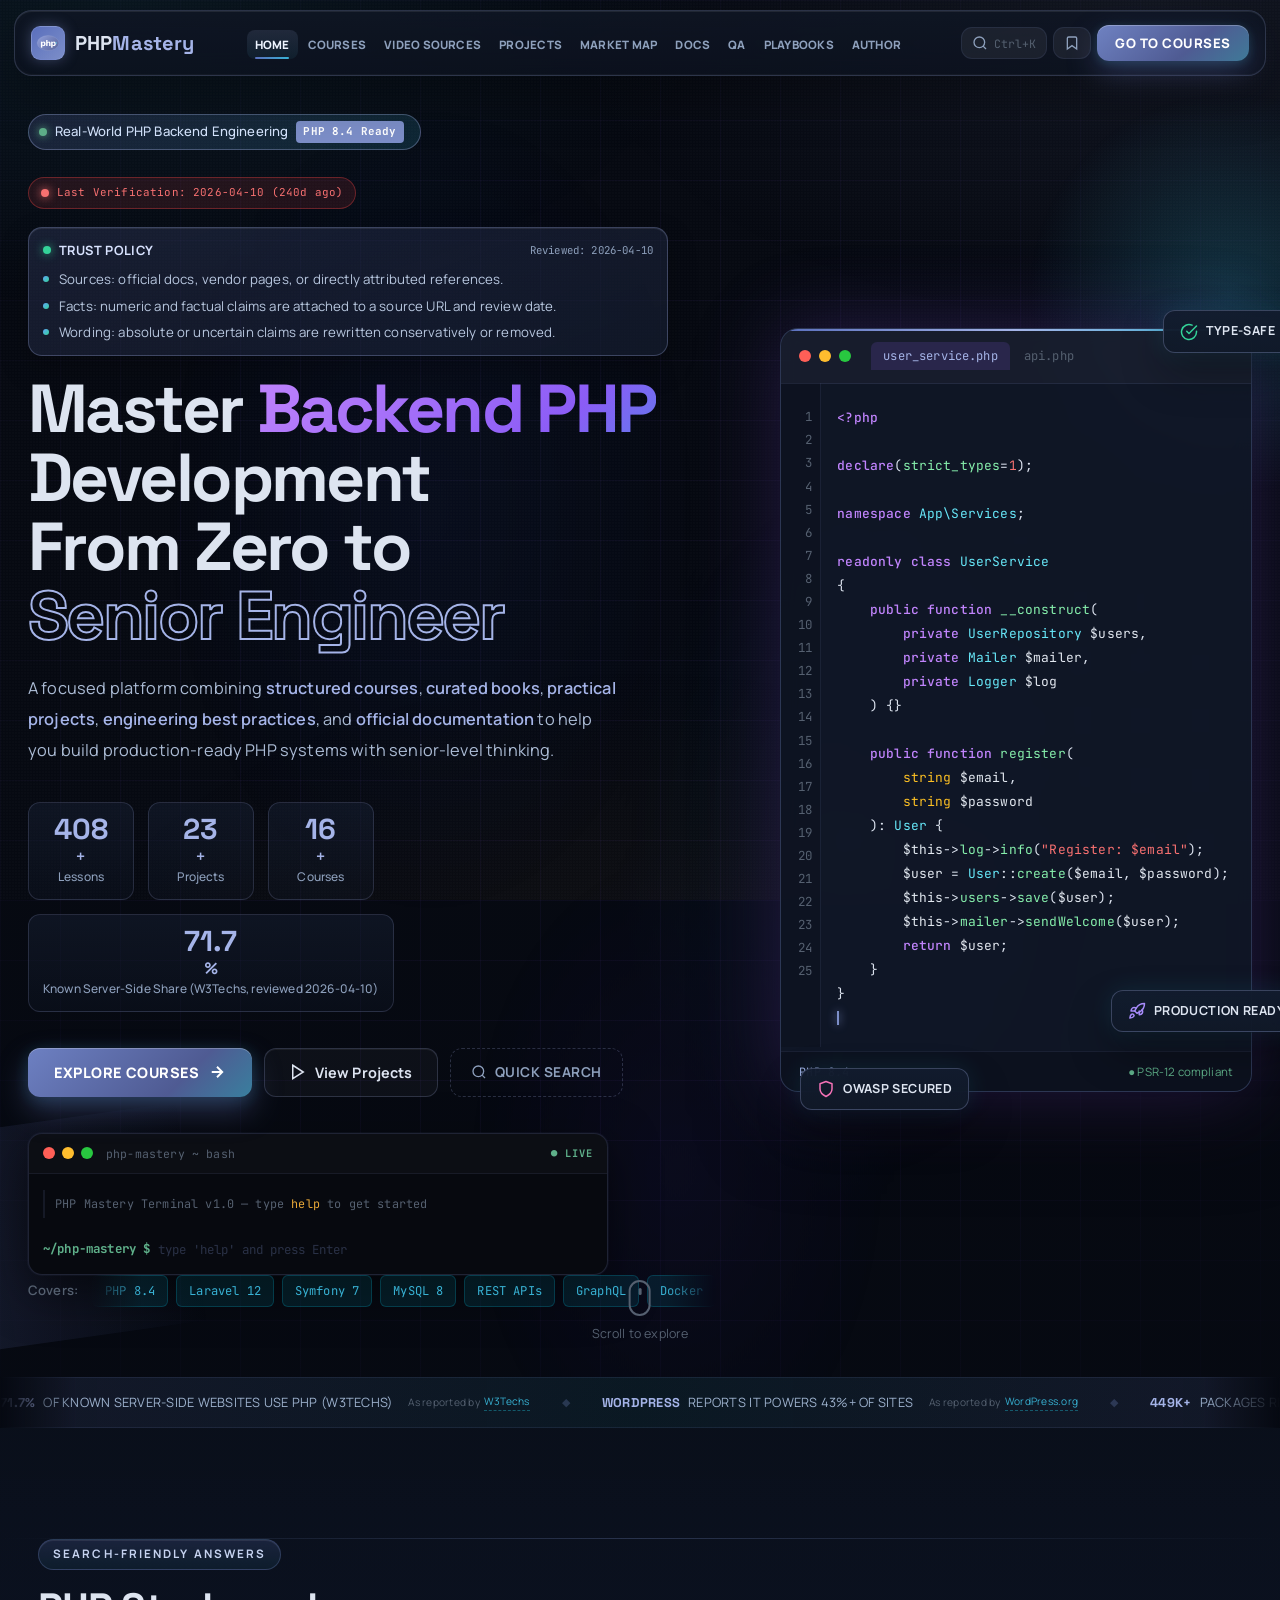
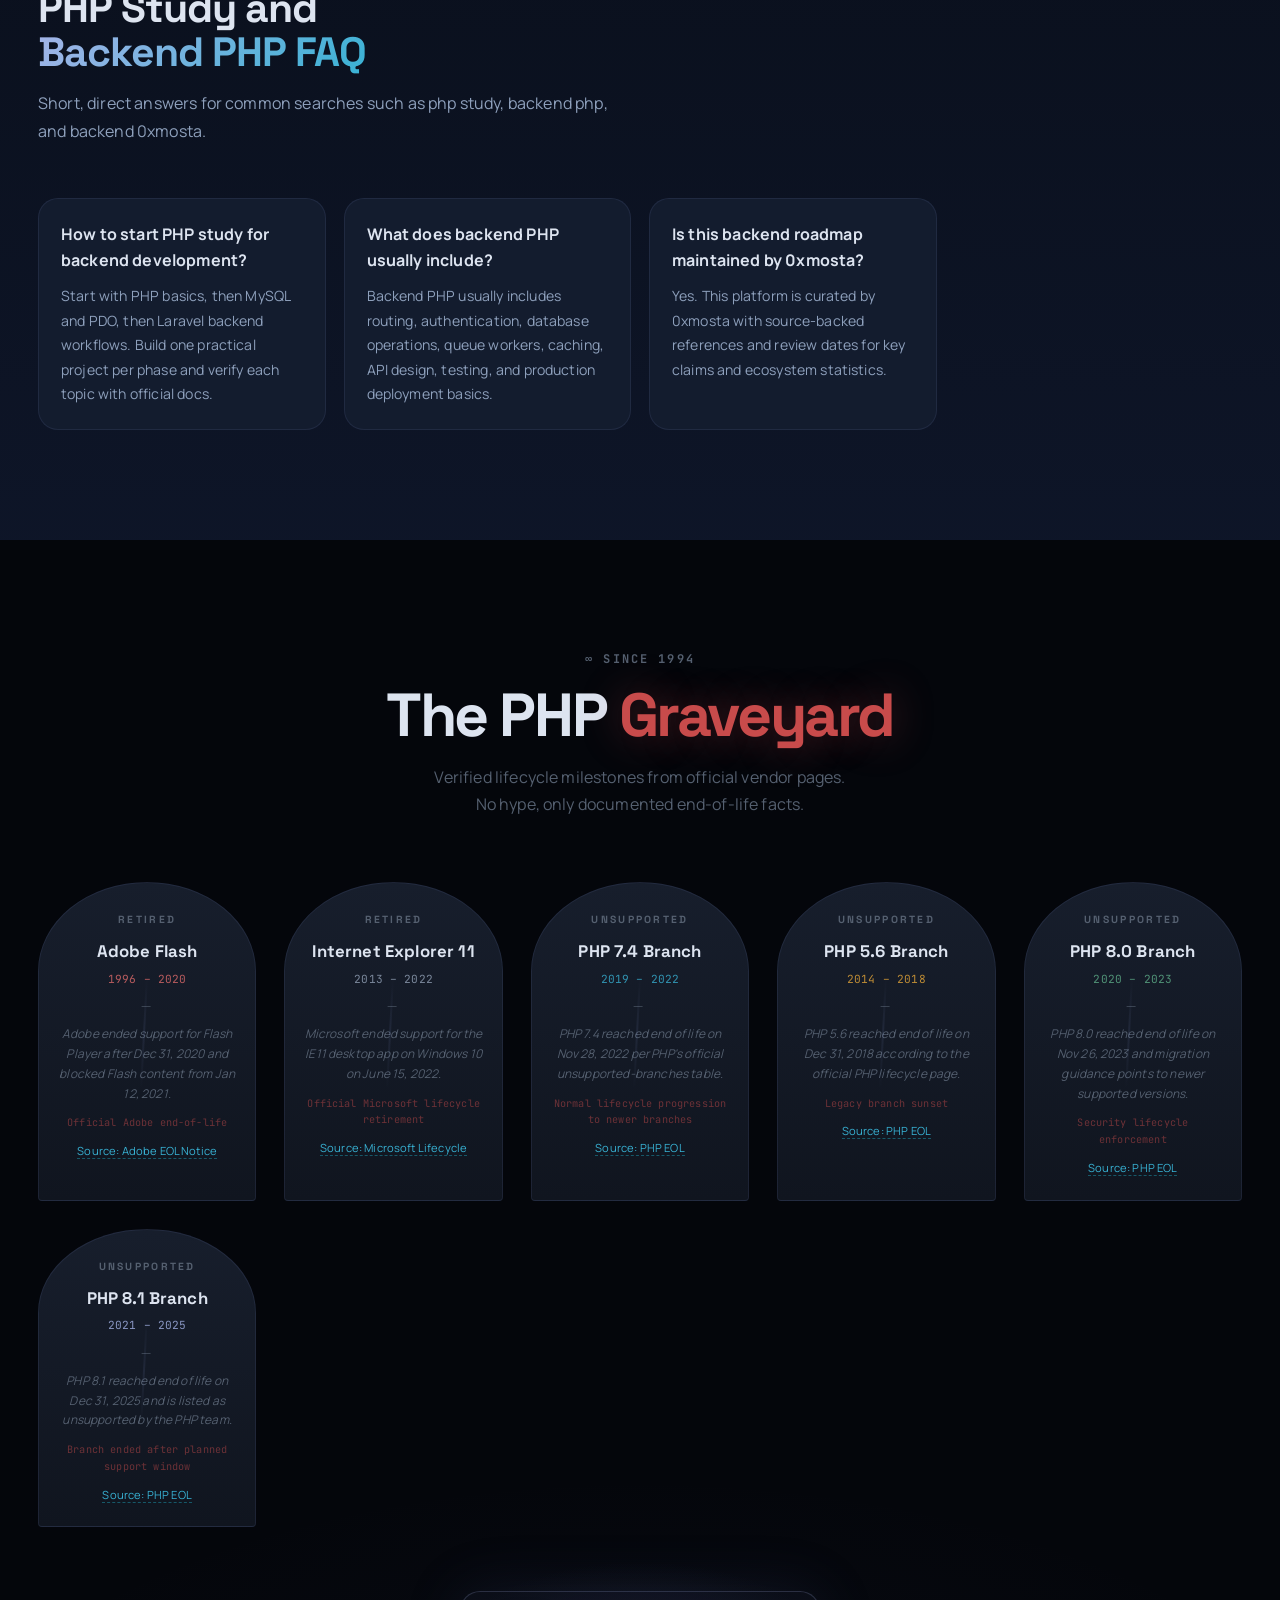
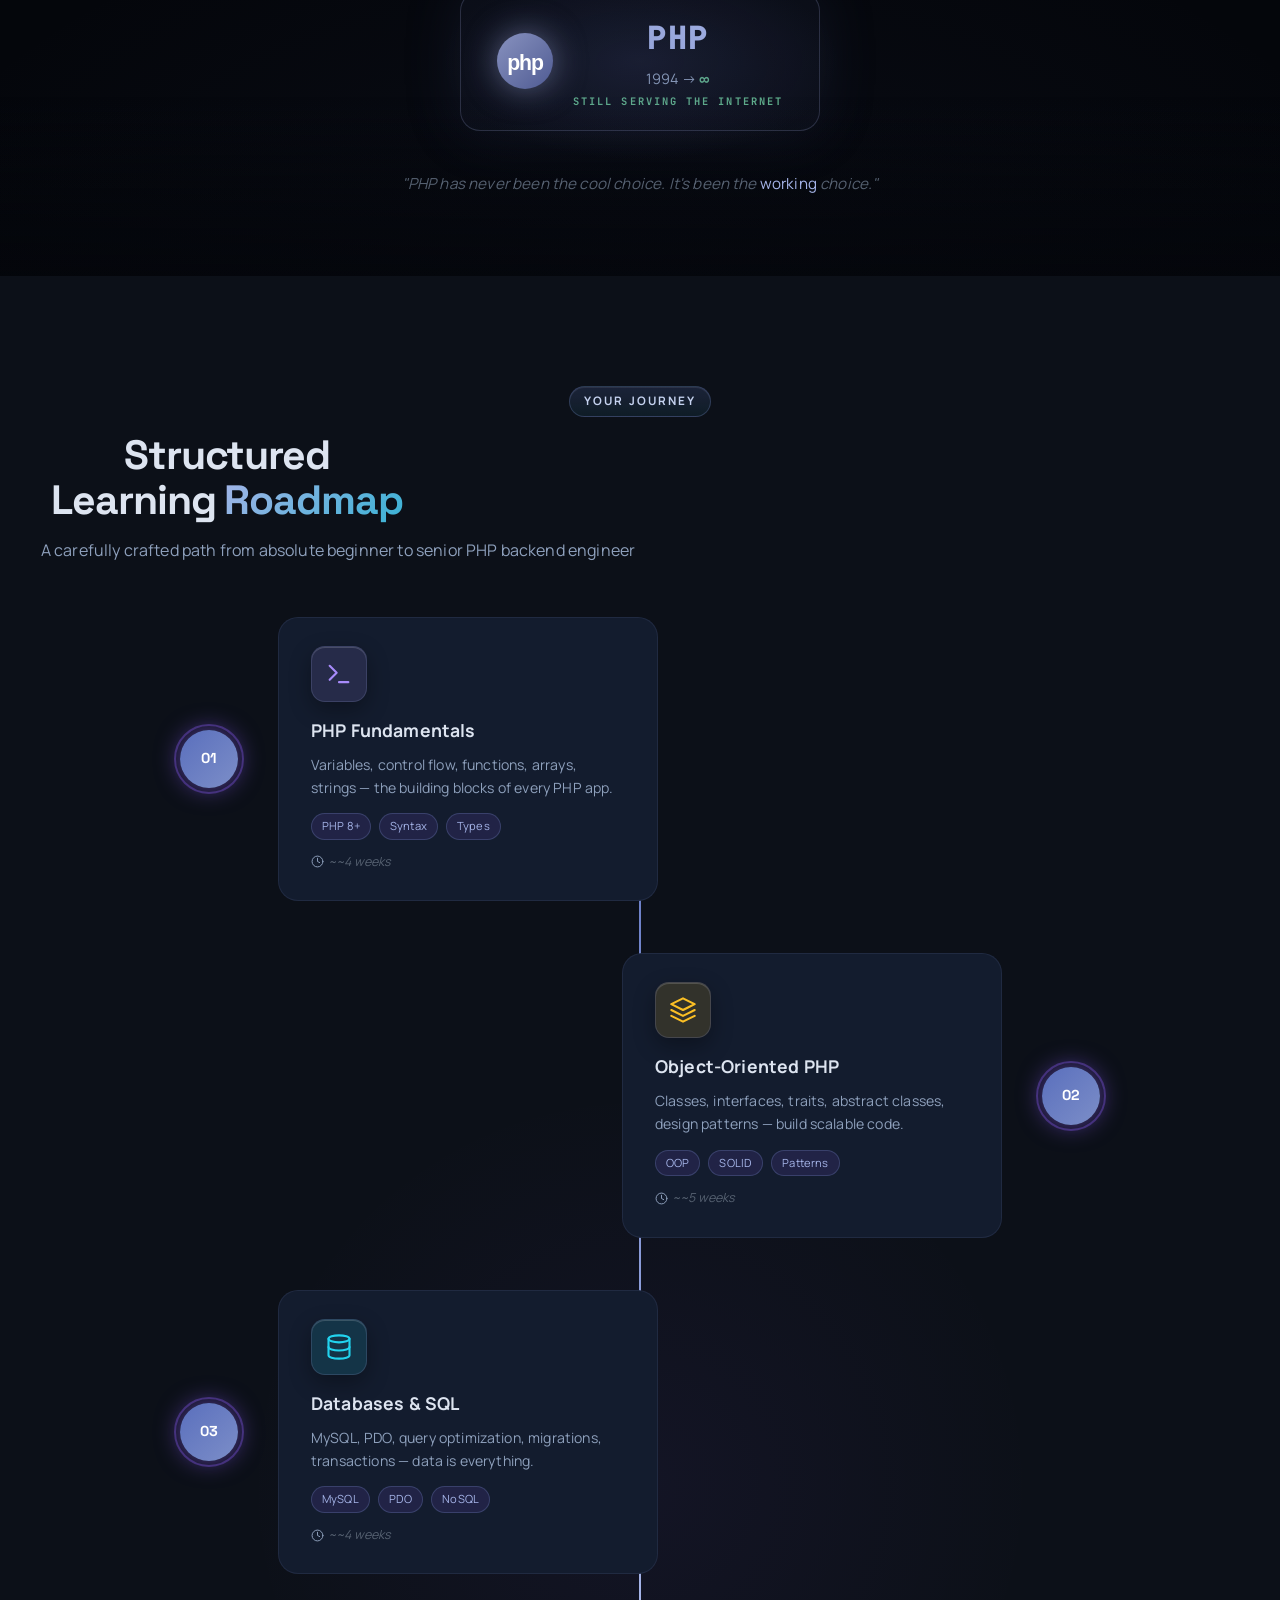
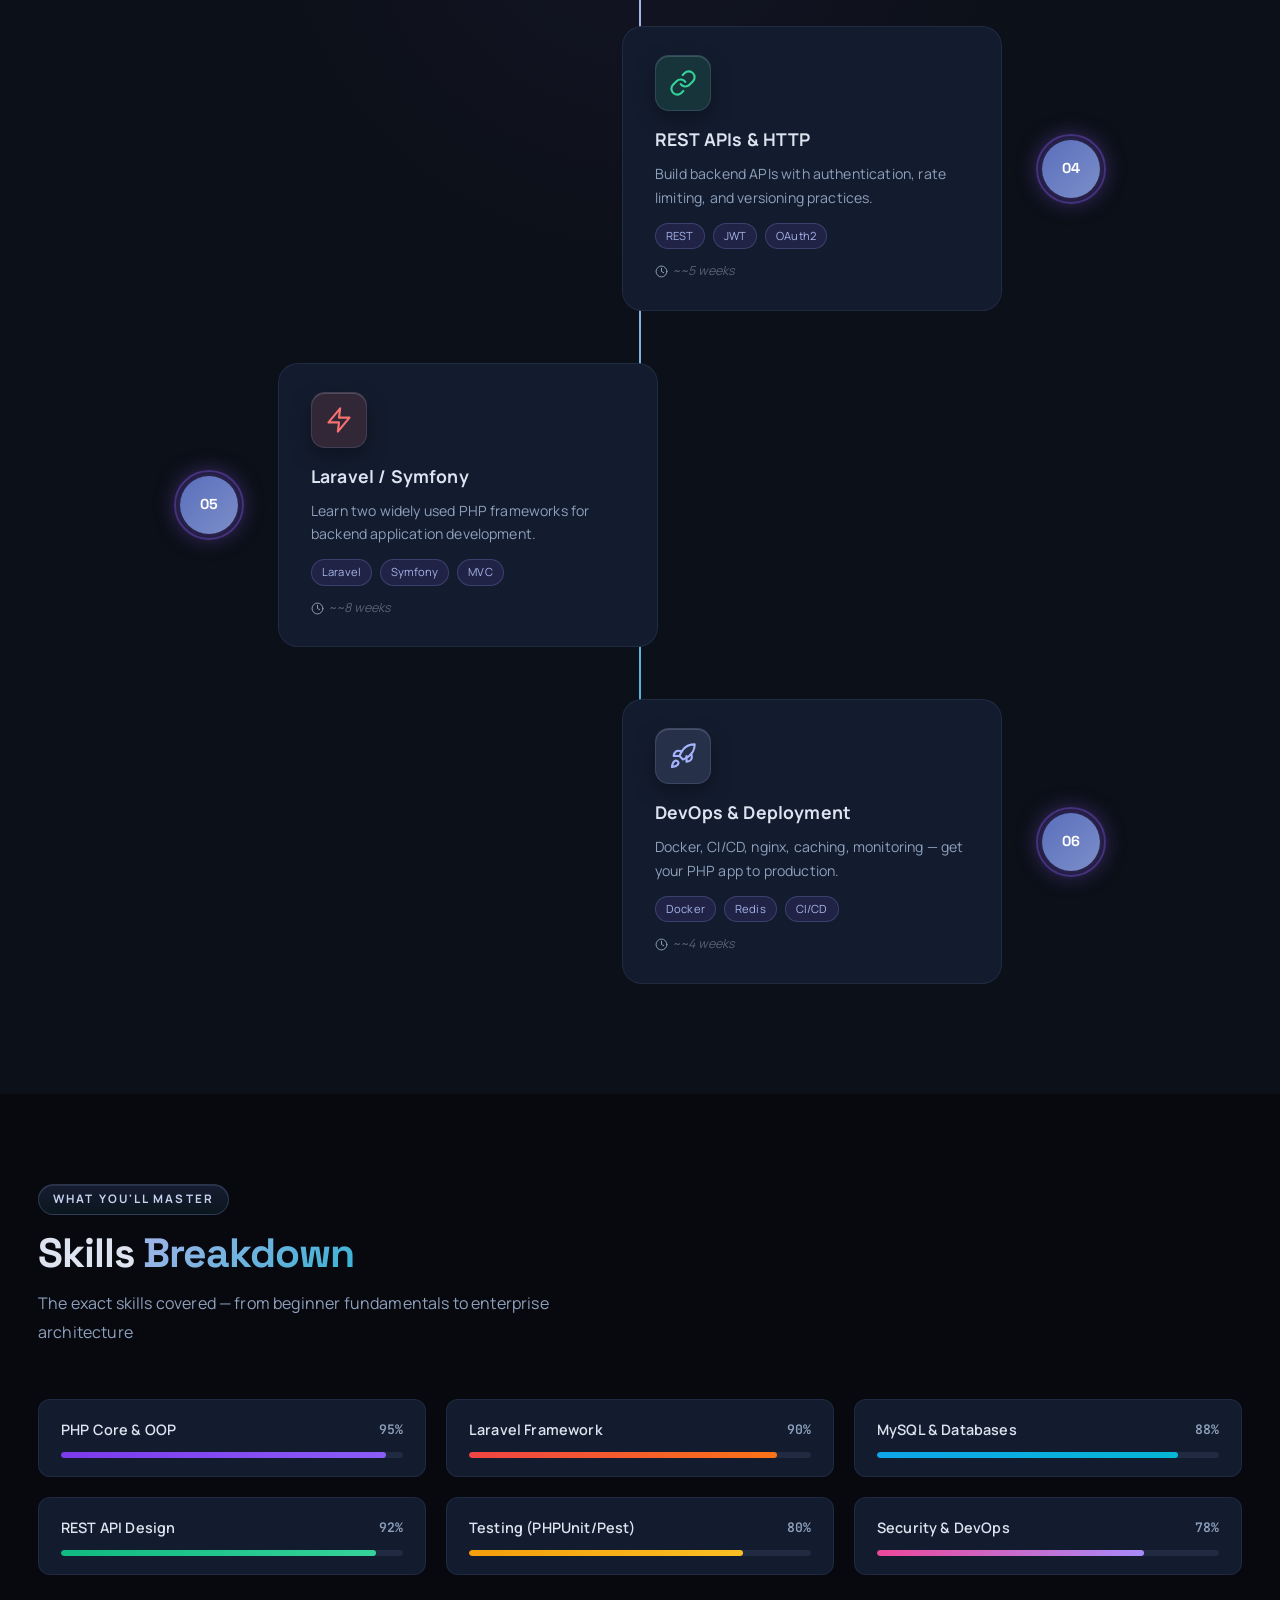
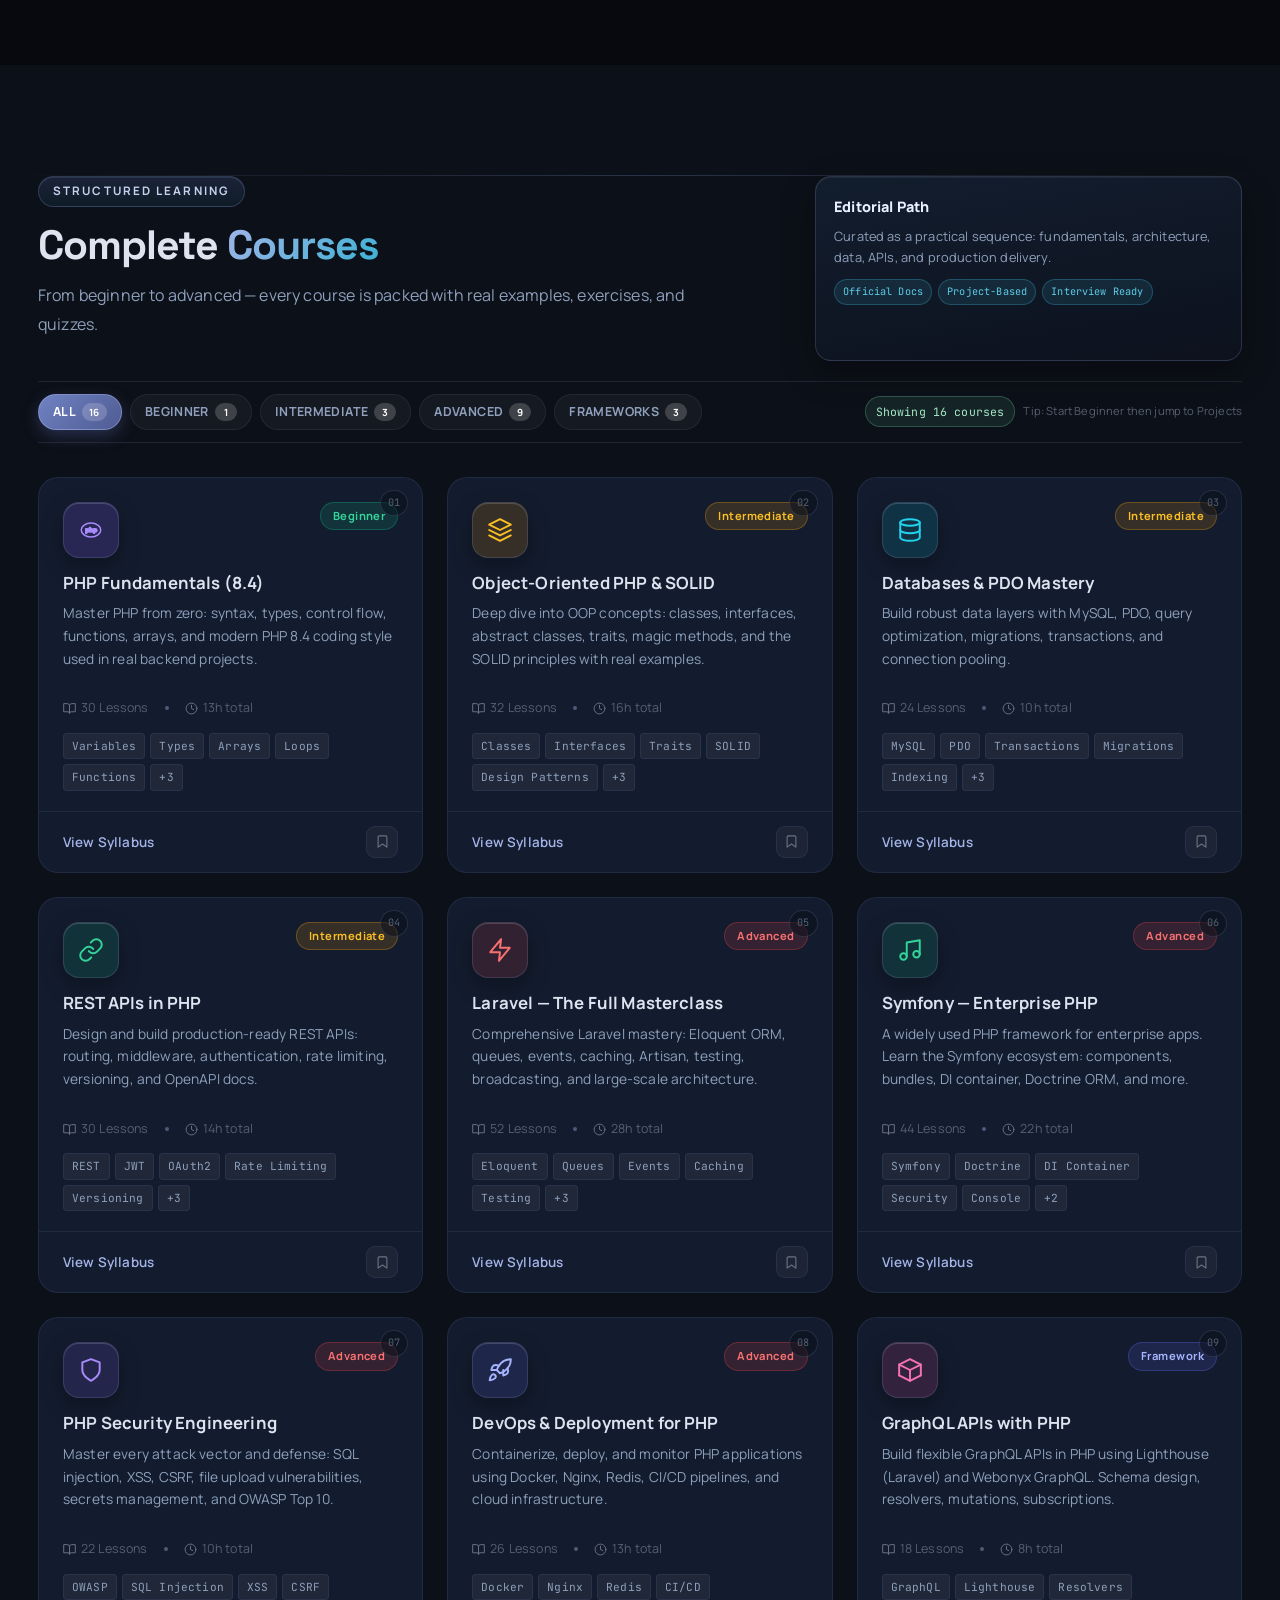
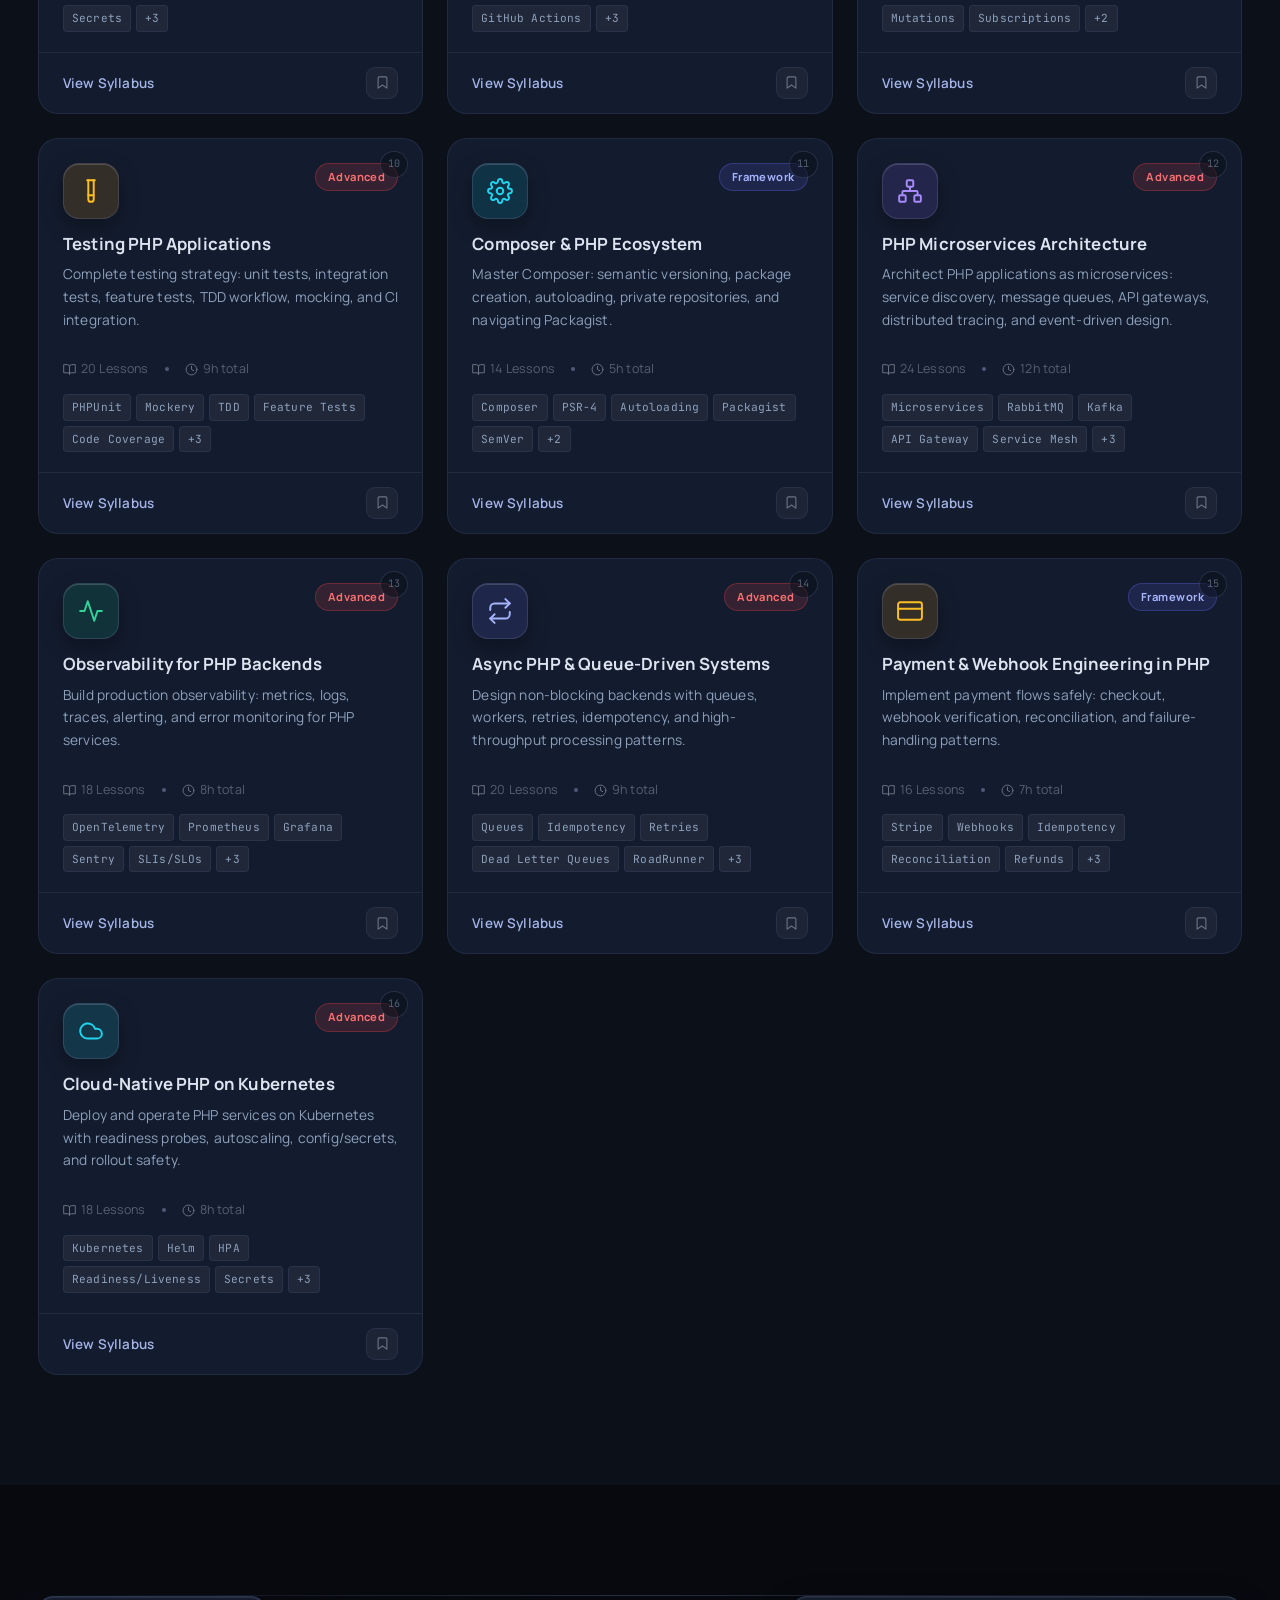
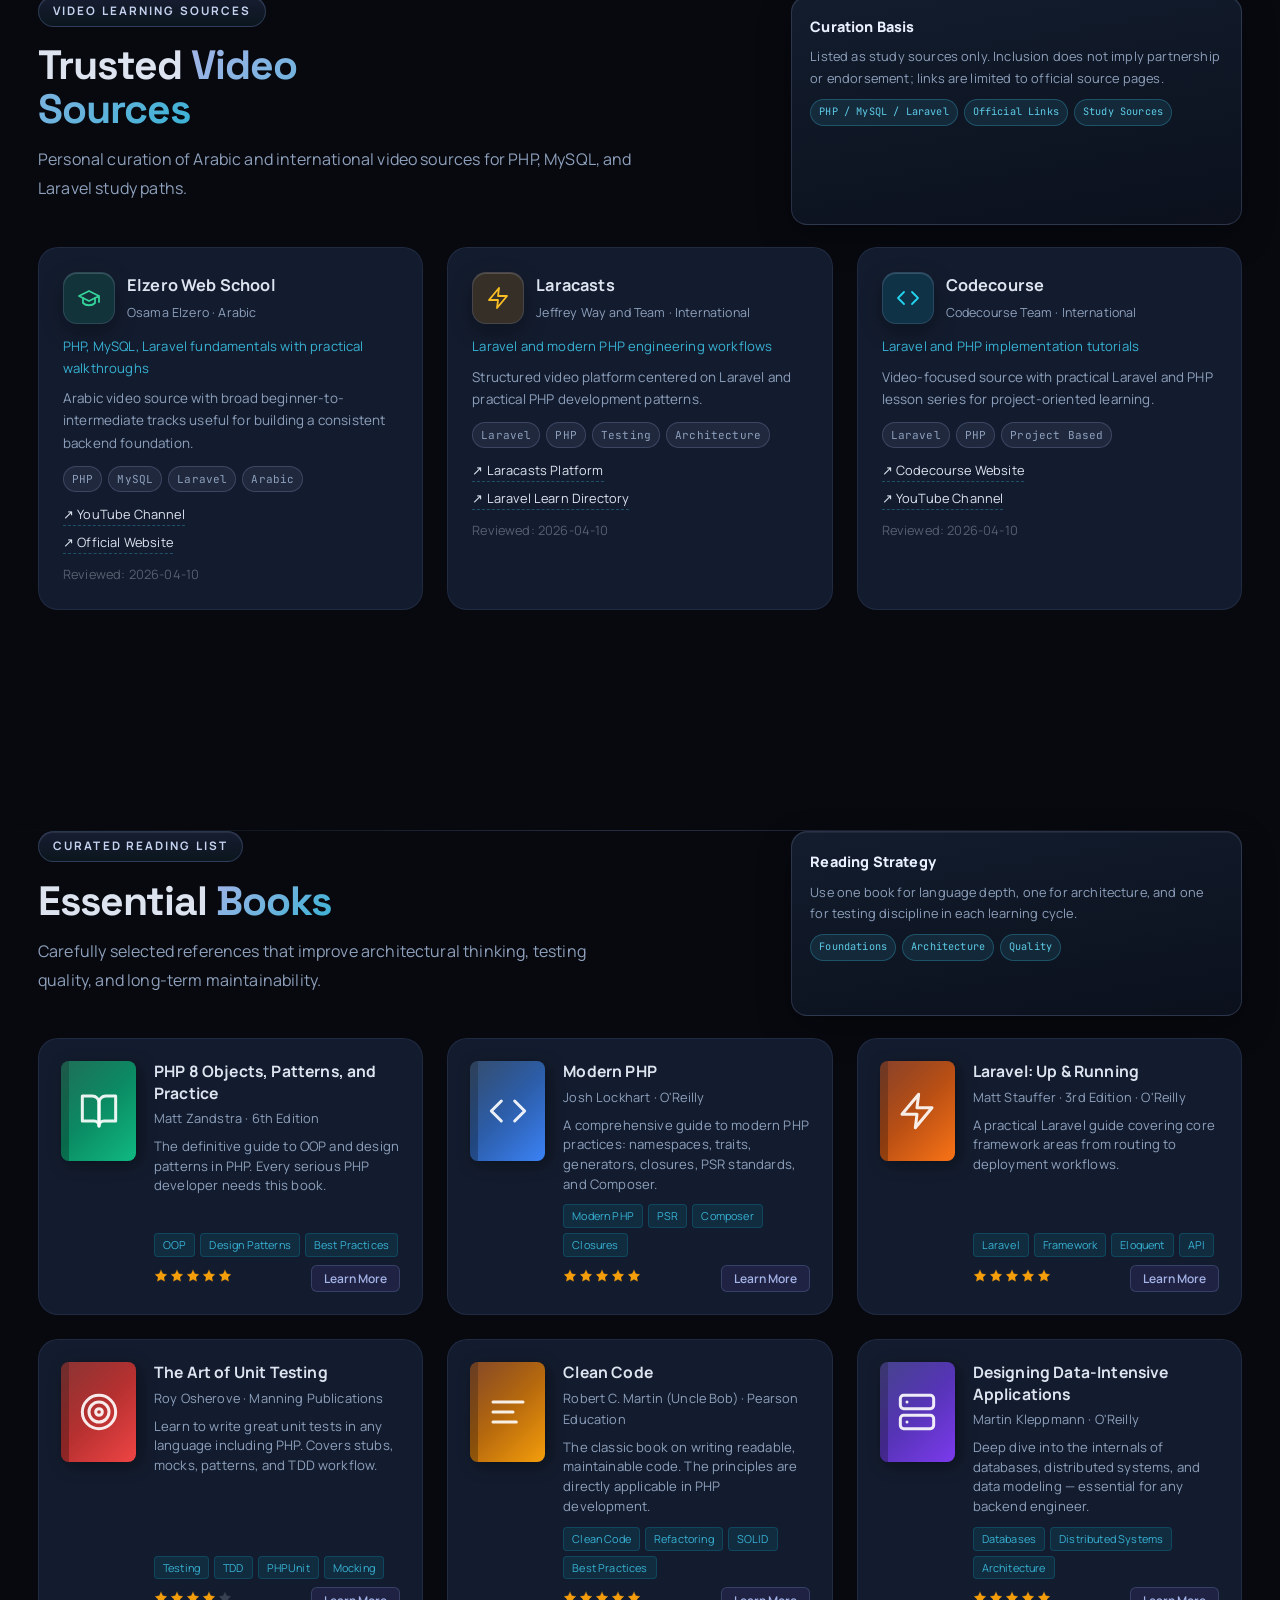
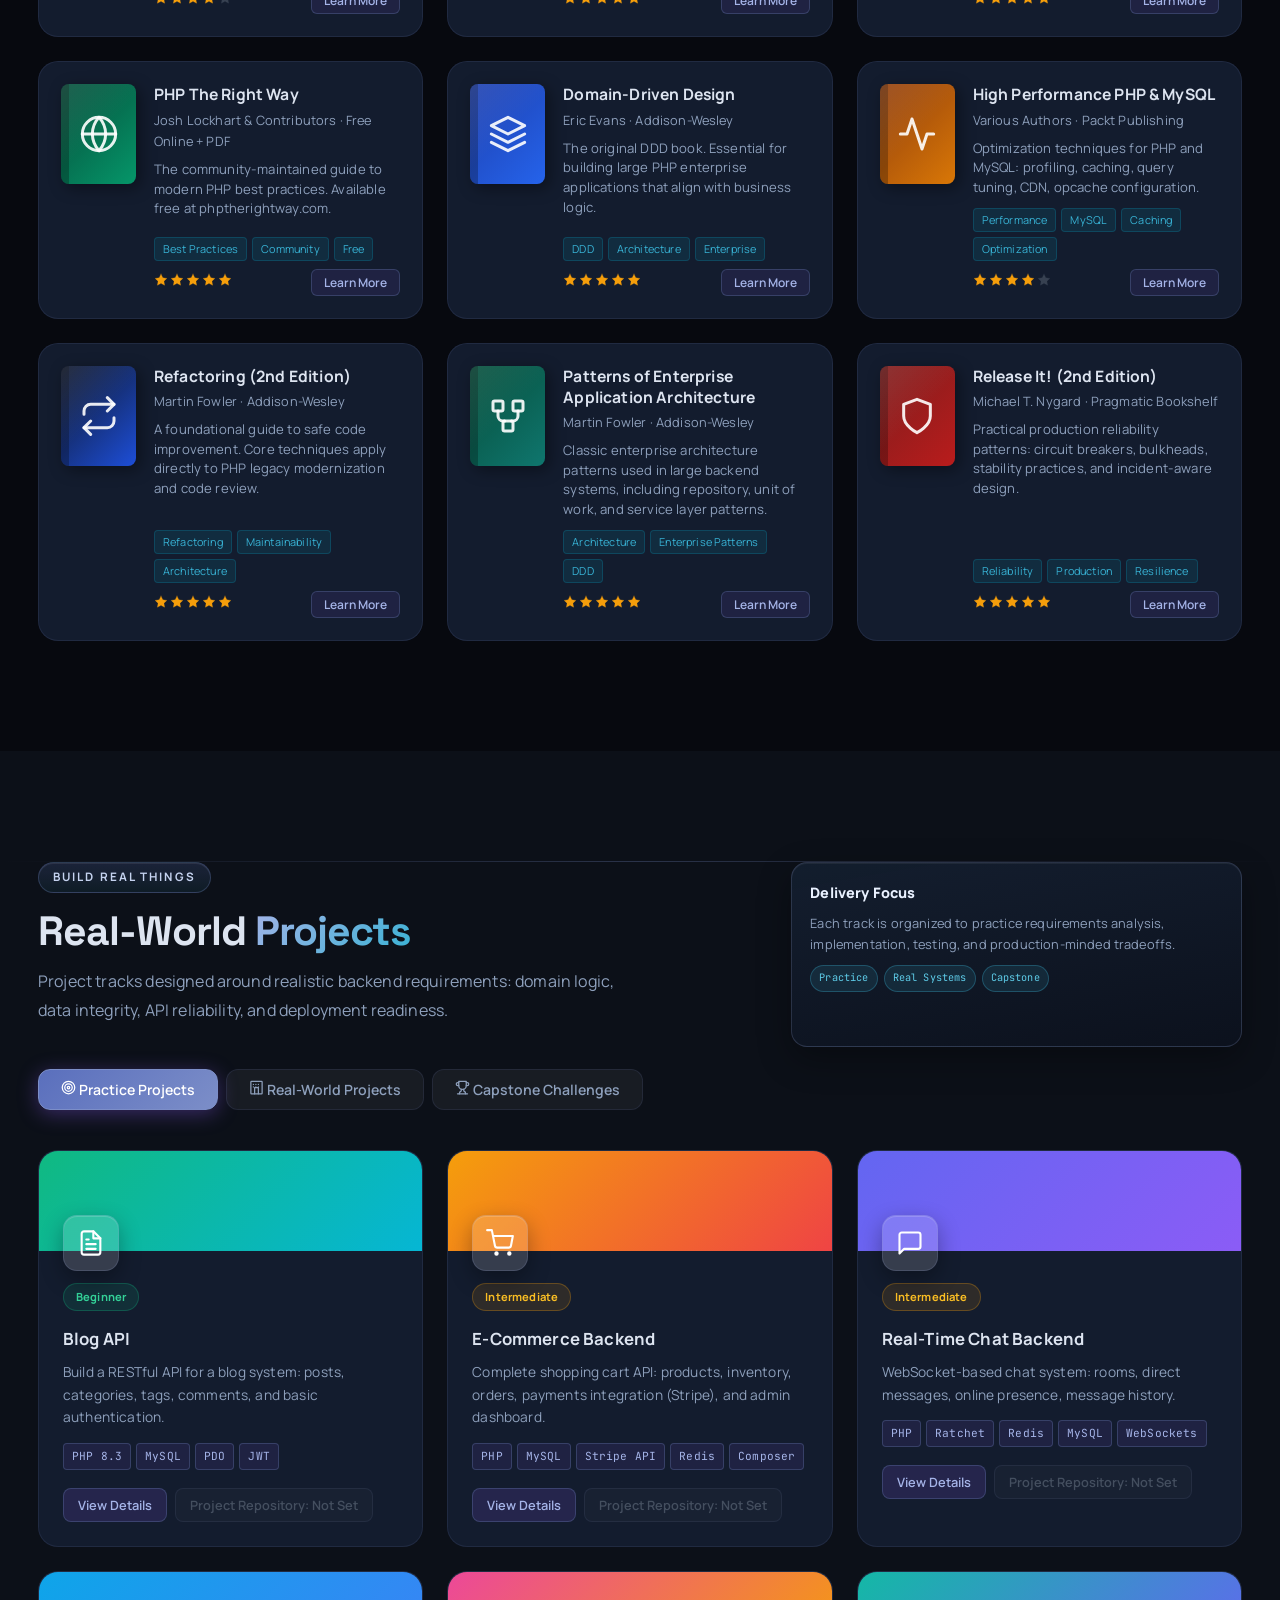
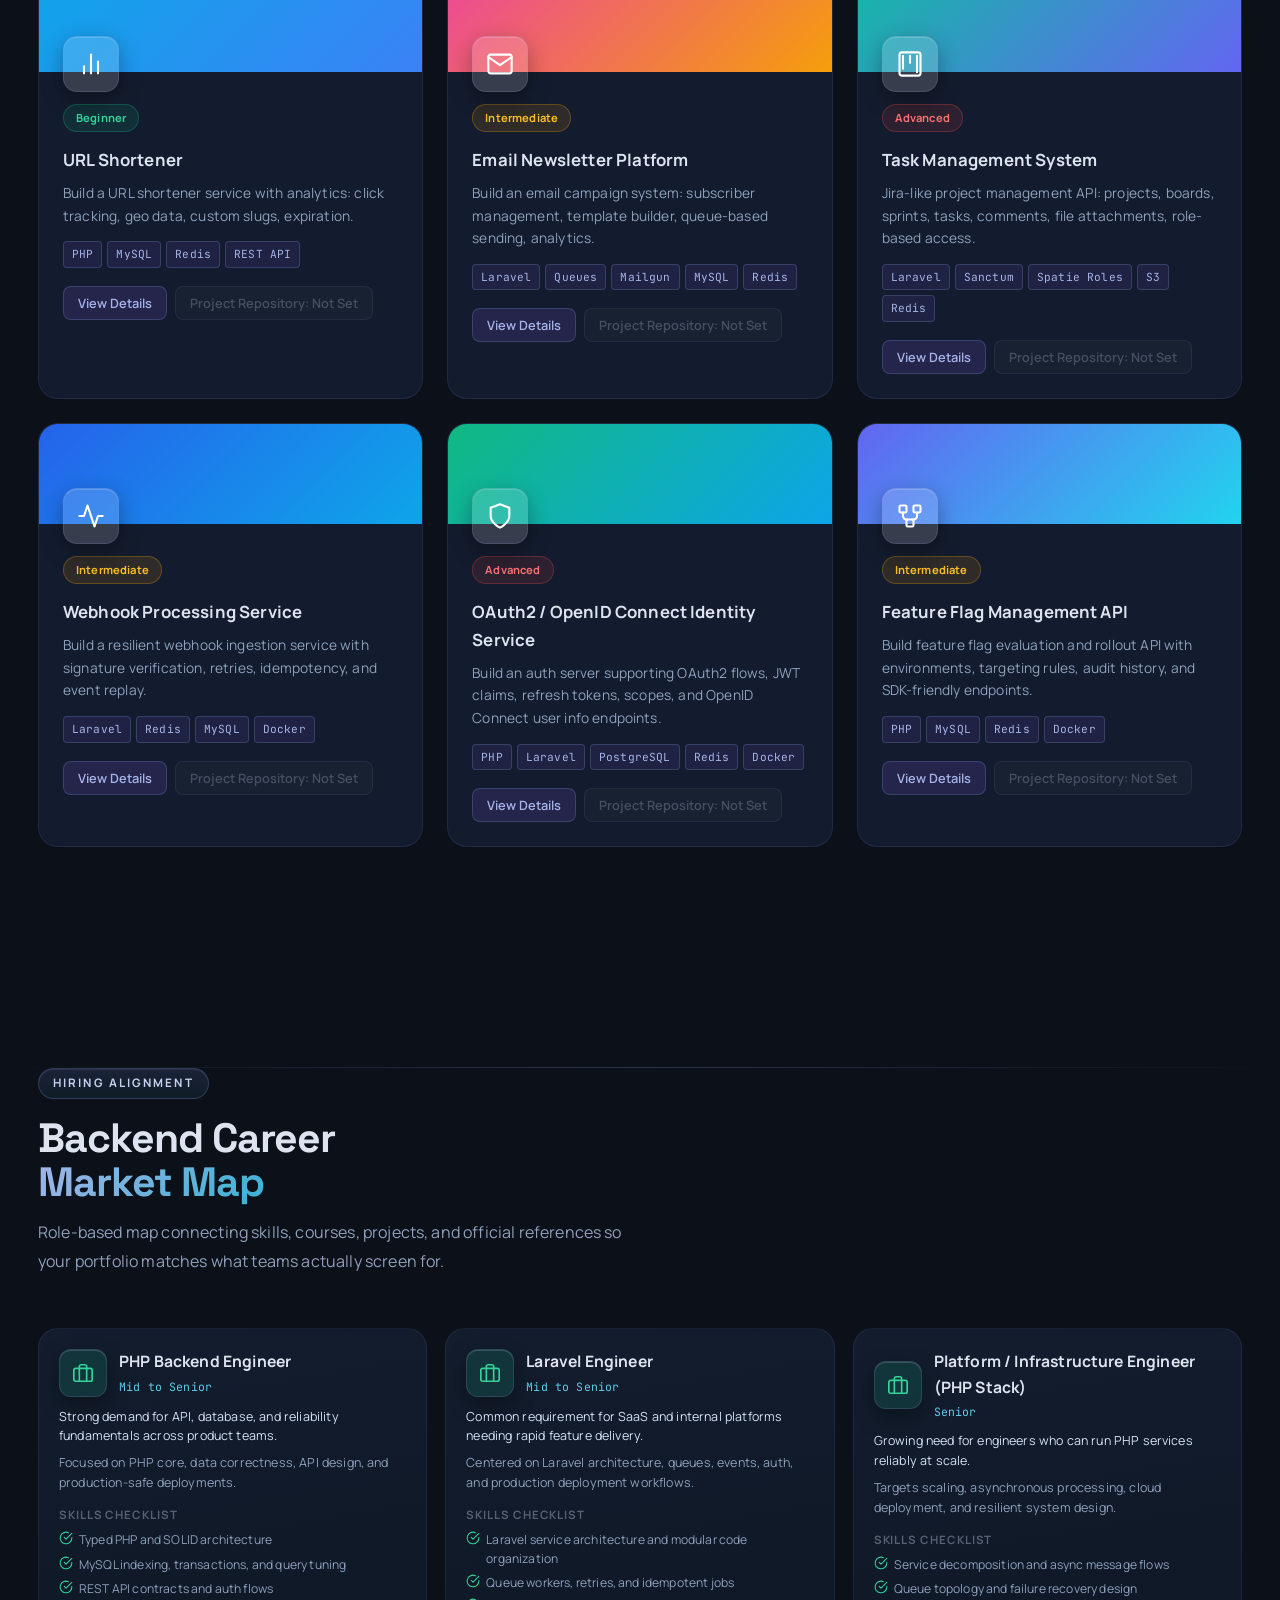
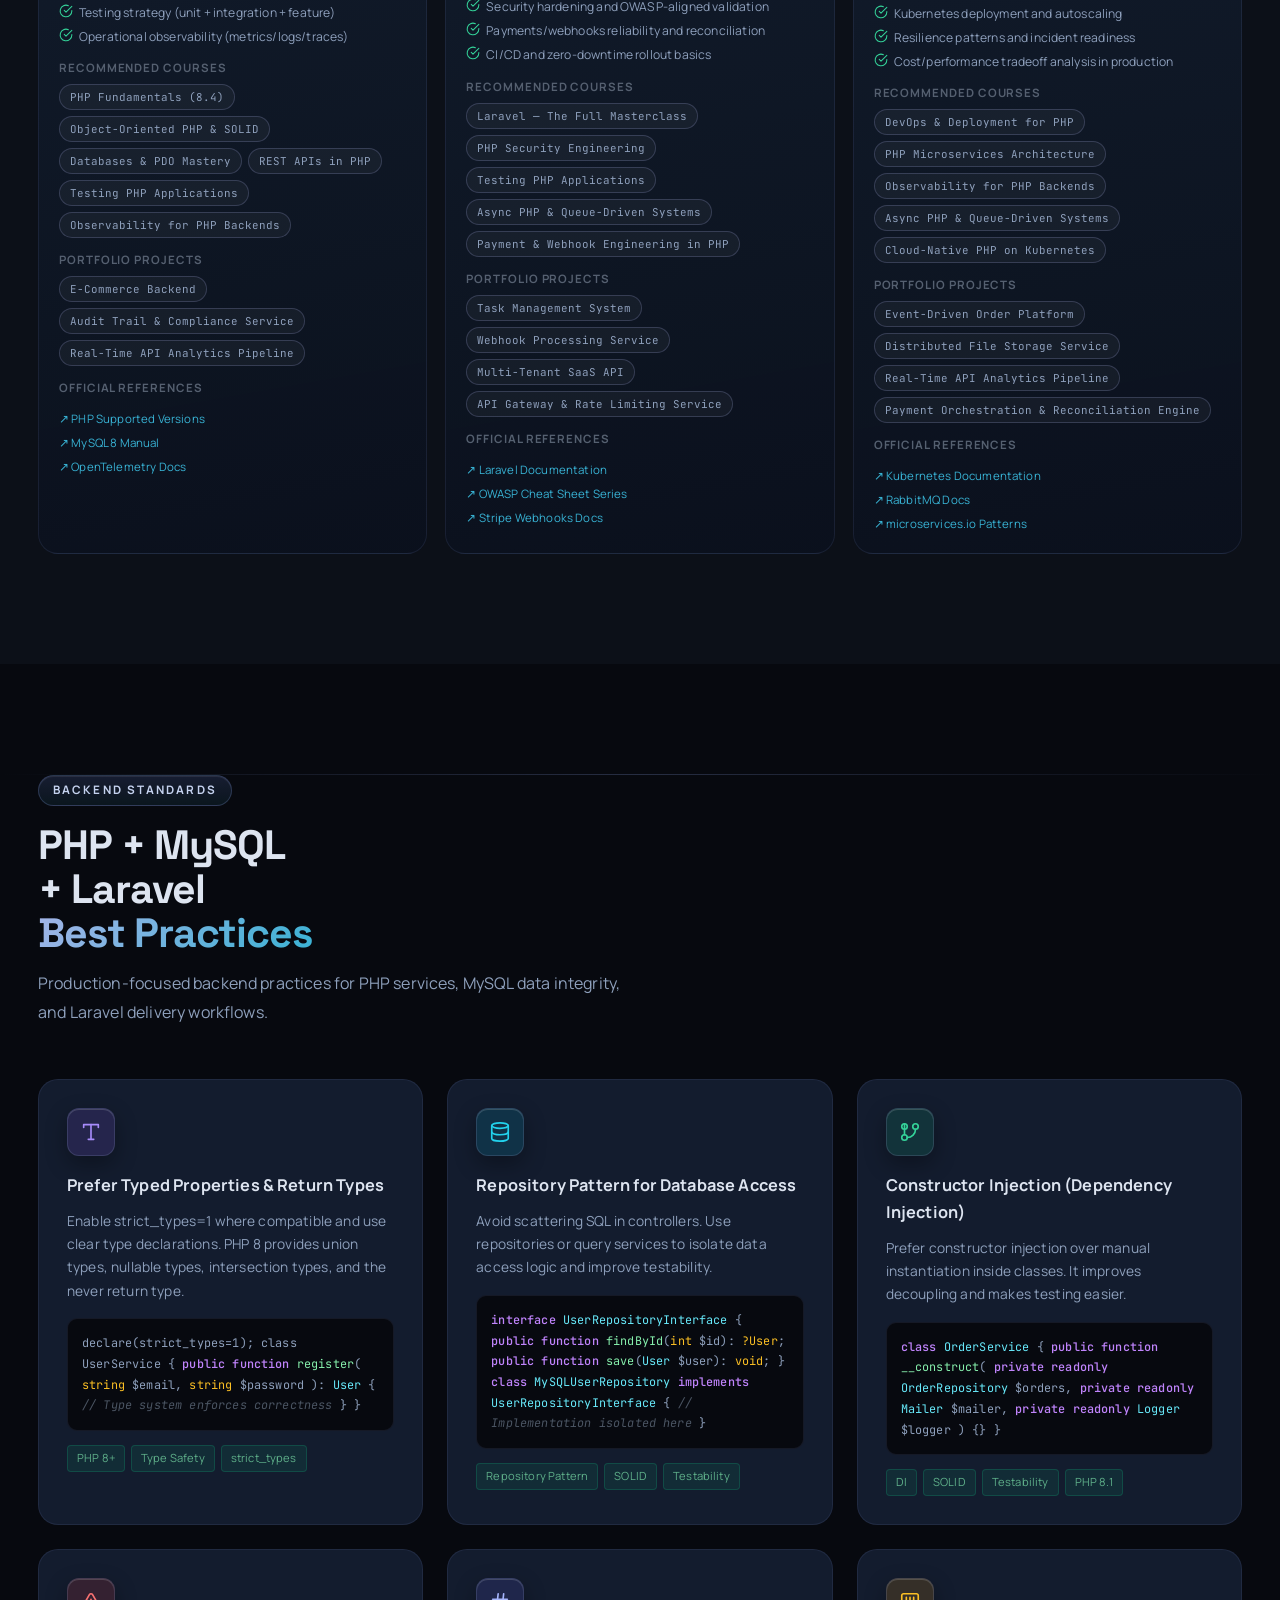
==== commit 34884c34: "Add SEO FAQ section and richer schema signals" ====
--- a/index.html
+++ b/index.html
@@ -9,6 +9,9 @@
   <meta name="author" content="0xmosta" />
   <meta name="theme-color" content="#0c1018" />
   <link rel="canonical" href="https://0xmosta-fu.github.io/php-mastery-platform/" />
+  <link rel="alternate" hreflang="en" href="https://0xmosta-fu.github.io/php-mastery-platform/" />
+  <link rel="alternate" hreflang="ar" href="https://0xmosta-fu.github.io/php-mastery-platform/" />
+  <link rel="alternate" hreflang="x-default" href="https://0xmosta-fu.github.io/php-mastery-platform/" />
 
   <meta property="og:type" content="website" />
   <meta property="og:title" content="PHP Study Platform by 0xmosta | Backend PHP, Laravel, MySQL" />
@@ -16,6 +19,7 @@
   <meta property="og:url" content="https://0xmosta-fu.github.io/php-mastery-platform/" />
   <meta property="og:site_name" content="PHP Mastery Platform" />
   <meta property="og:image" content="https://0xmosta-fu.github.io/php-mastery-platform/me.jpg" />
+  <meta property="og:locale" content="en_US" />
 
   <meta name="twitter:card" content="summary_large_image" />
   <meta name="twitter:title" content="PHP Study Platform by 0xmosta" />
@@ -40,6 +44,53 @@
       "Laravel",
       "MySQL",
       "PHP study"
+    ]
+  }
+  </script>
+
+  <script type="application/ld+json">
+  {
+    "@context": "https://schema.org",
+    "@type": "Person",
+    "name": "Mostafa Essam",
+    "alternateName": ["0xmosta", "0xMOSTA"],
+    "url": "https://0xmosta-fu.github.io/php-mastery-platform/",
+    "sameAs": [
+      "https://github.com/0xMOSTA-FU",
+      "https://www.linkedin.com/in/mostafa-essam-mosta-38a763257/"
+    ]
+  }
+  </script>
+
+  <script type="application/ld+json">
+  {
+    "@context": "https://schema.org",
+    "@type": "FAQPage",
+    "mainEntity": [
+      {
+        "@type": "Question",
+        "name": "What is the best way to study backend PHP?",
+        "acceptedAnswer": {
+          "@type": "Answer",
+          "text": "Start with PHP fundamentals, then MySQL and PDO, then Laravel backend workflows with practical projects and official documentation references."
+        }
+      },
+      {
+        "@type": "Question",
+        "name": "Is this a backend PHP study roadmap by 0xmosta?",
+        "acceptedAnswer": {
+          "@type": "Answer",
+          "text": "Yes. This platform curates a backend PHP roadmap by 0xmosta with source-backed materials for PHP, Laravel, and MySQL."
+        }
+      },
+      {
+        "@type": "Question",
+        "name": "Where can I find trusted references for backend PHP?",
+        "acceptedAnswer": {
+          "@type": "Answer",
+          "text": "Use official sources such as PHP.net, Laravel documentation, MySQL reference manual, and Packagist statistics as listed on this site."
+        }
+      }
     ]
   }
   </script>
@@ -338,6 +389,28 @@
   </div>
 </div>
 
+<section class="seo-faq-section section" id="phpstudyfaq">
+  <div class="container">
+    <div class="section-label">Search-Friendly Answers</div>
+    <h2 class="section-title">PHP Study and <span class="gradient-text">Backend PHP FAQ</span></h2>
+    <p class="section-desc">Short, direct answers for common searches such as php study, backend php, and backend 0xmosta.</p>
+    <div class="seo-faq-grid">
+      <article class="seo-faq-card reveal">
+        <h3>How to start PHP study for backend development?</h3>
+        <p>Start with PHP basics, then MySQL and PDO, then Laravel backend workflows. Build one practical project per phase and verify each topic with official docs.</p>
+      </article>
+      <article class="seo-faq-card reveal">
+        <h3>What does backend PHP usually include?</h3>
+        <p>Backend PHP usually includes routing, authentication, database operations, queue workers, caching, API design, testing, and production deployment basics.</p>
+      </article>
+      <article class="seo-faq-card reveal">
+        <h3>Is this backend roadmap maintained by 0xmosta?</h3>
+        <p>Yes. This platform is curated by 0xmosta with source-backed references and review dates for key claims and ecosystem statistics.</p>
+      </article>
+    </div>
+  </div>
+</section>
+
 <!-- ===== PHP GRAVEYARD ===== -->
 <section class="graveyard-section" id="graveyard" aria-label="PHP Graveyard">
   <div class="gy-fog gy-fog-1"></div>
--- a/styles.css
+++ b/styles.css
@@ -2950,6 +2950,38 @@
   line-height: 1.65;
 }
 
+/* ==============================   SEO FAQ   ============================== */
+.seo-faq-section {
+  background: linear-gradient(180deg, rgba(10,16,28,.95), rgba(15,23,42,.92));
+}
+.seo-faq-grid {
+  display: grid;
+  grid-template-columns: repeat(auto-fill, minmax(280px, 1fr));
+  gap: 18px;
+}
+.seo-faq-card {
+  background: var(--clr-surface);
+  border: 1px solid var(--clr-border);
+  border-radius: var(--radius-lg);
+  padding: 22px;
+  transition: var(--transition);
+}
+.seo-faq-card:hover {
+  border-color: var(--clr-border2);
+  transform: translateY(-3px);
+  box-shadow: var(--glow-purple);
+}
+.seo-faq-card h3 {
+  font-size: 1rem;
+  margin-bottom: 10px;
+  color: var(--clr-text);
+}
+.seo-faq-card p {
+  color: var(--clr-text-muted);
+  font-size: .88rem;
+  line-height: 1.75;
+}
+
 /* ==============================   MARKET MAP   ============================== */
 .market-map-section { background: var(--clr-bg2); }
 .market-map-grid {
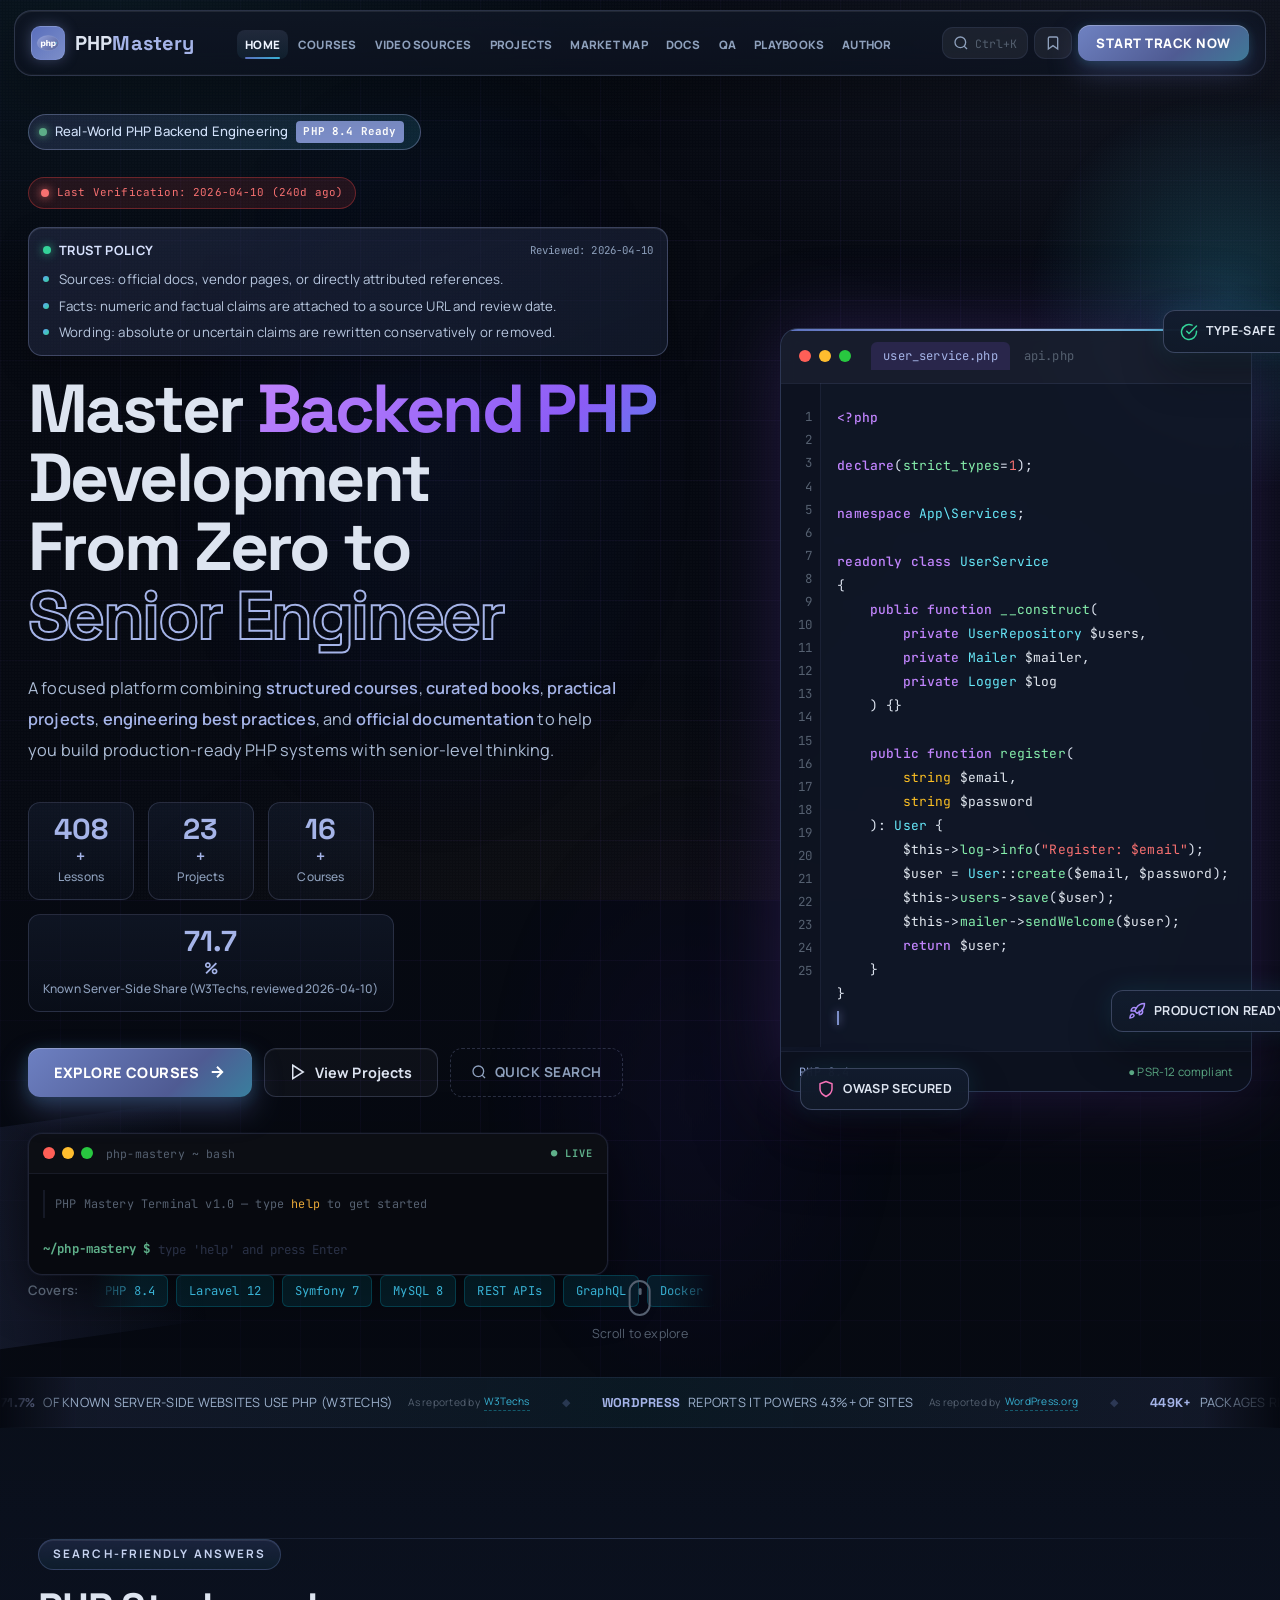
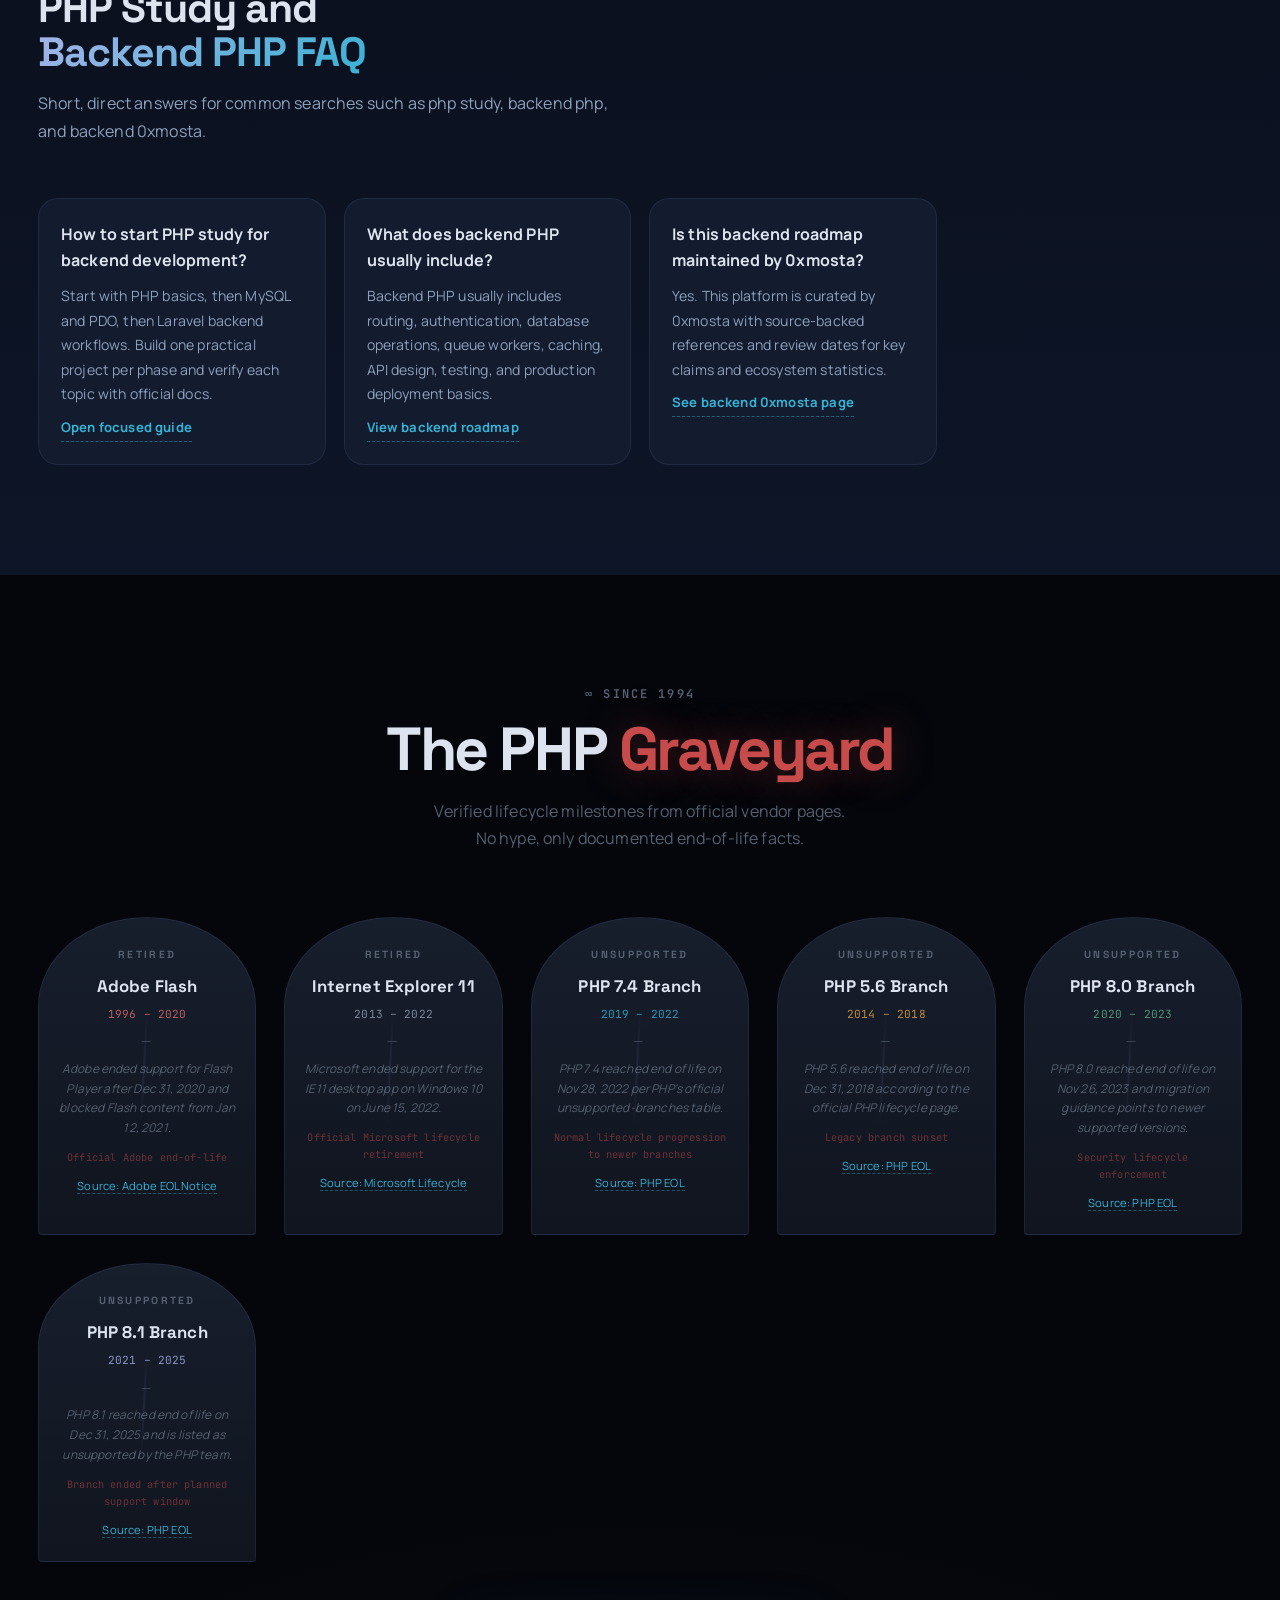
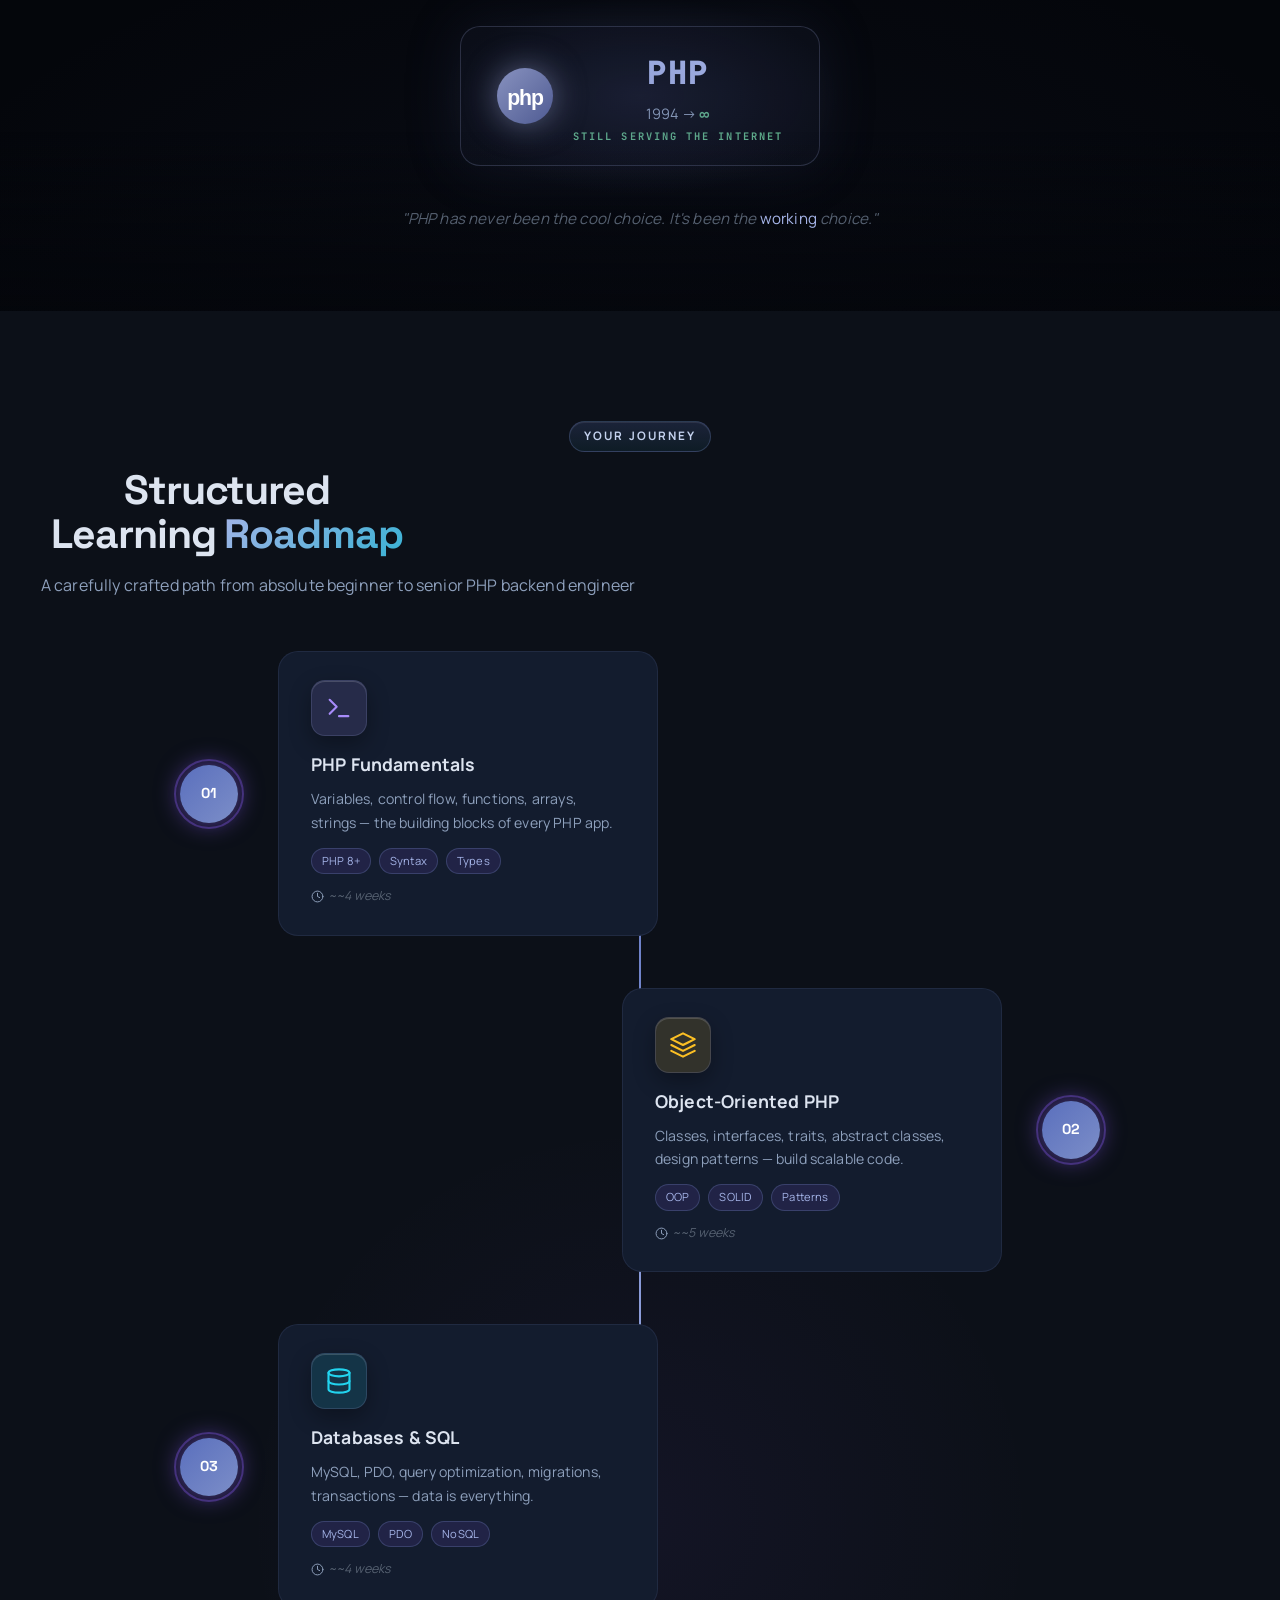
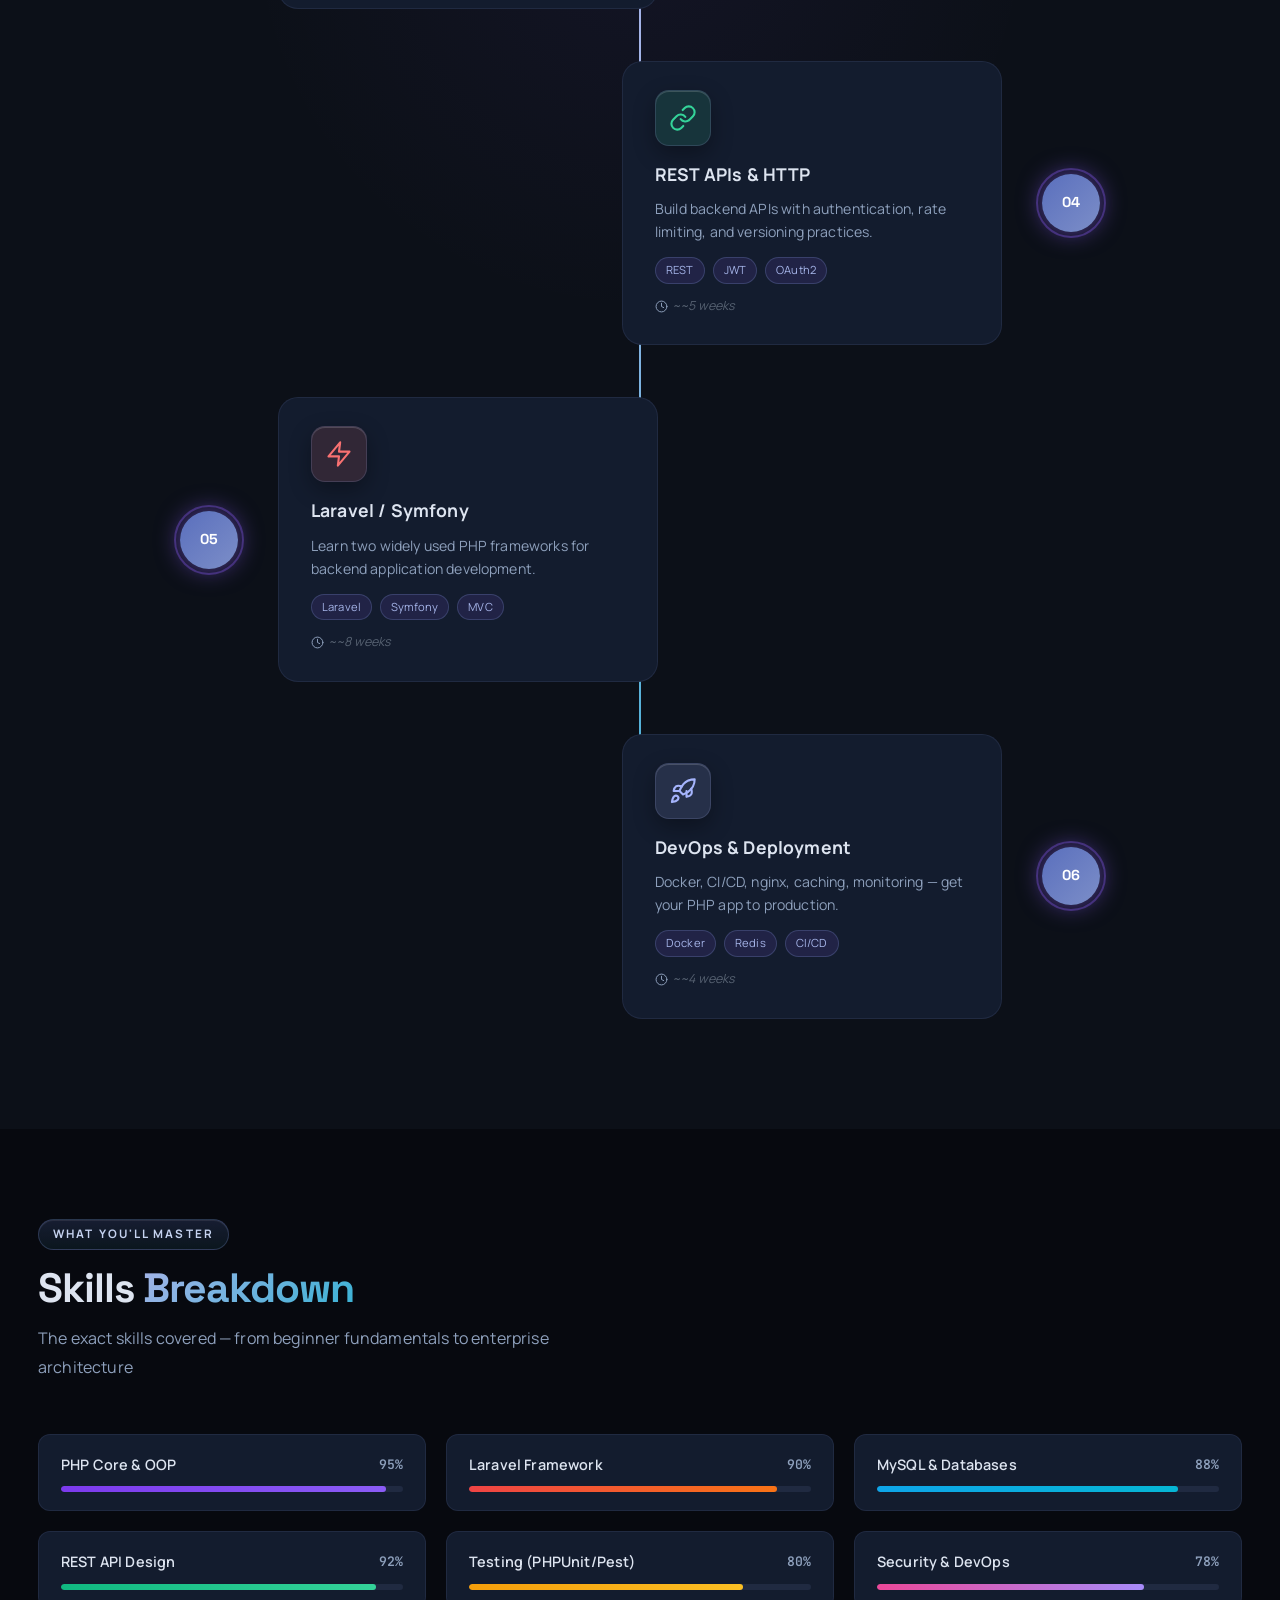
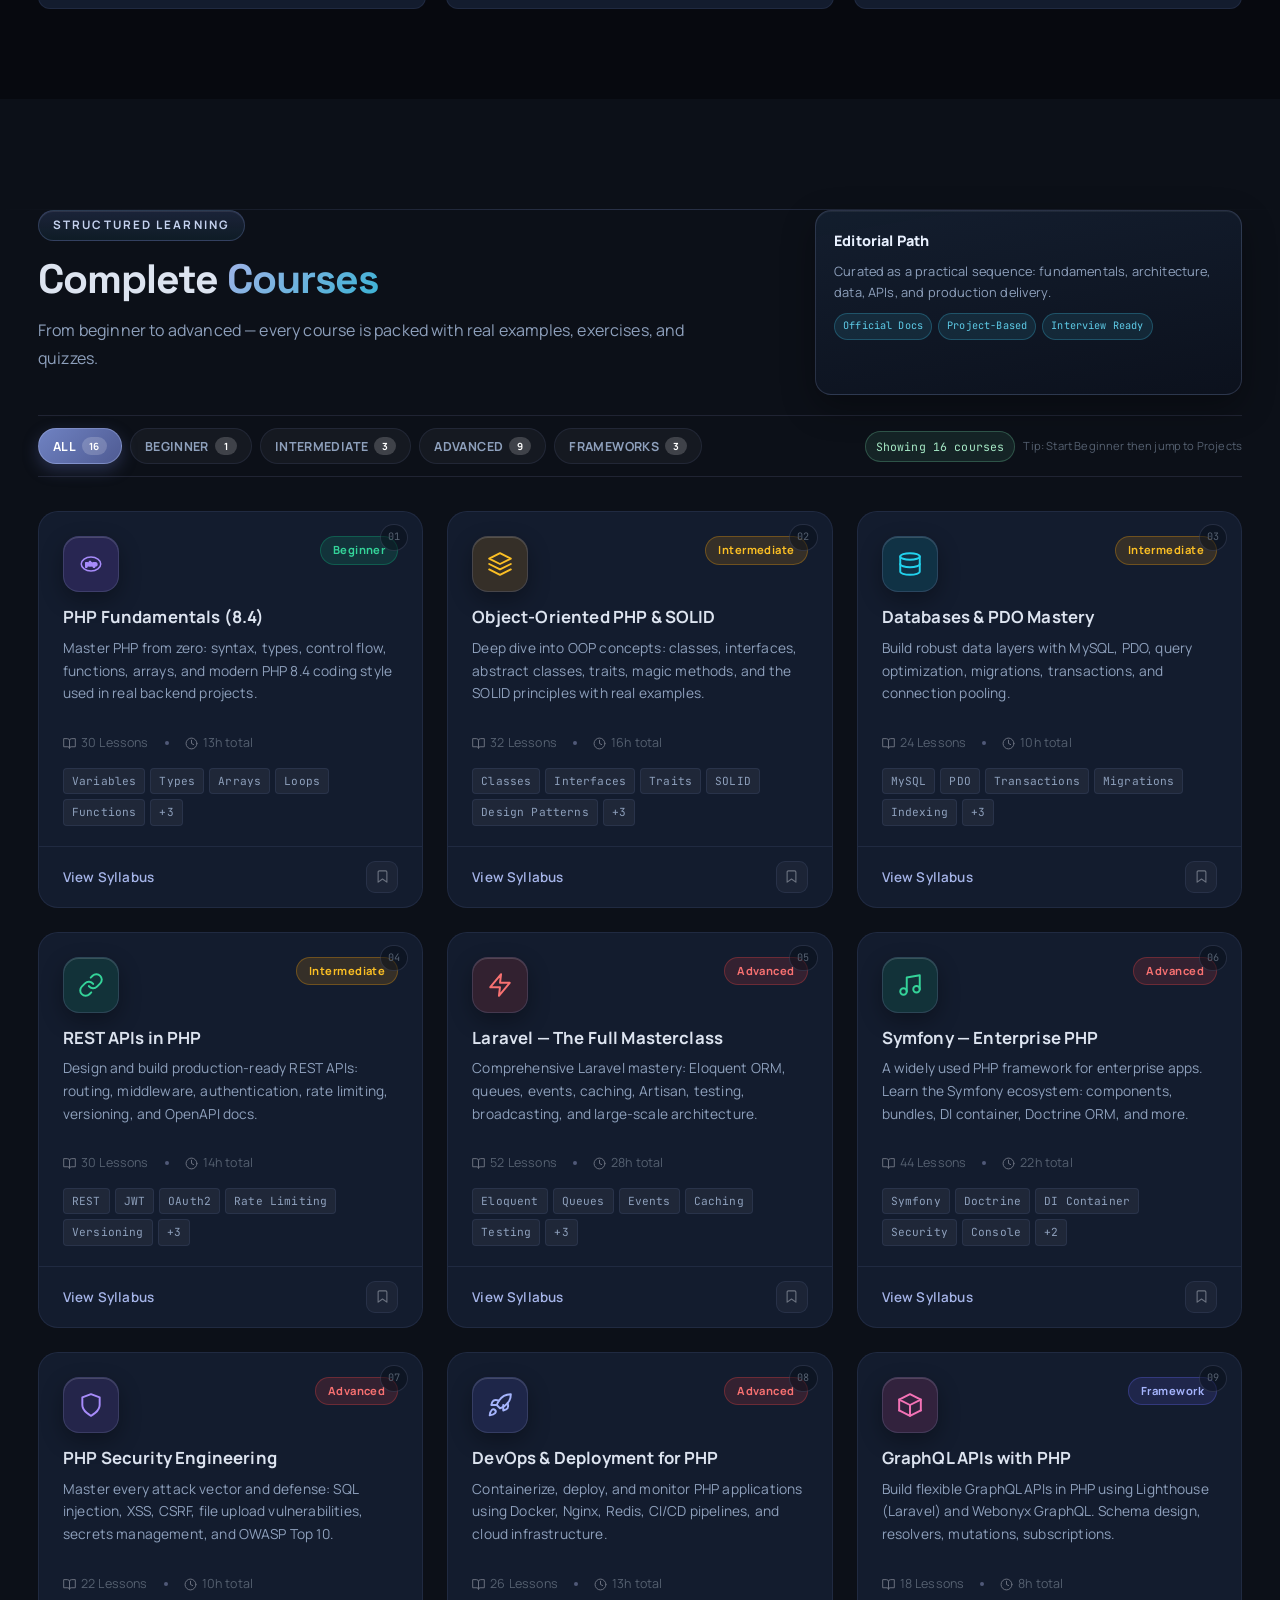
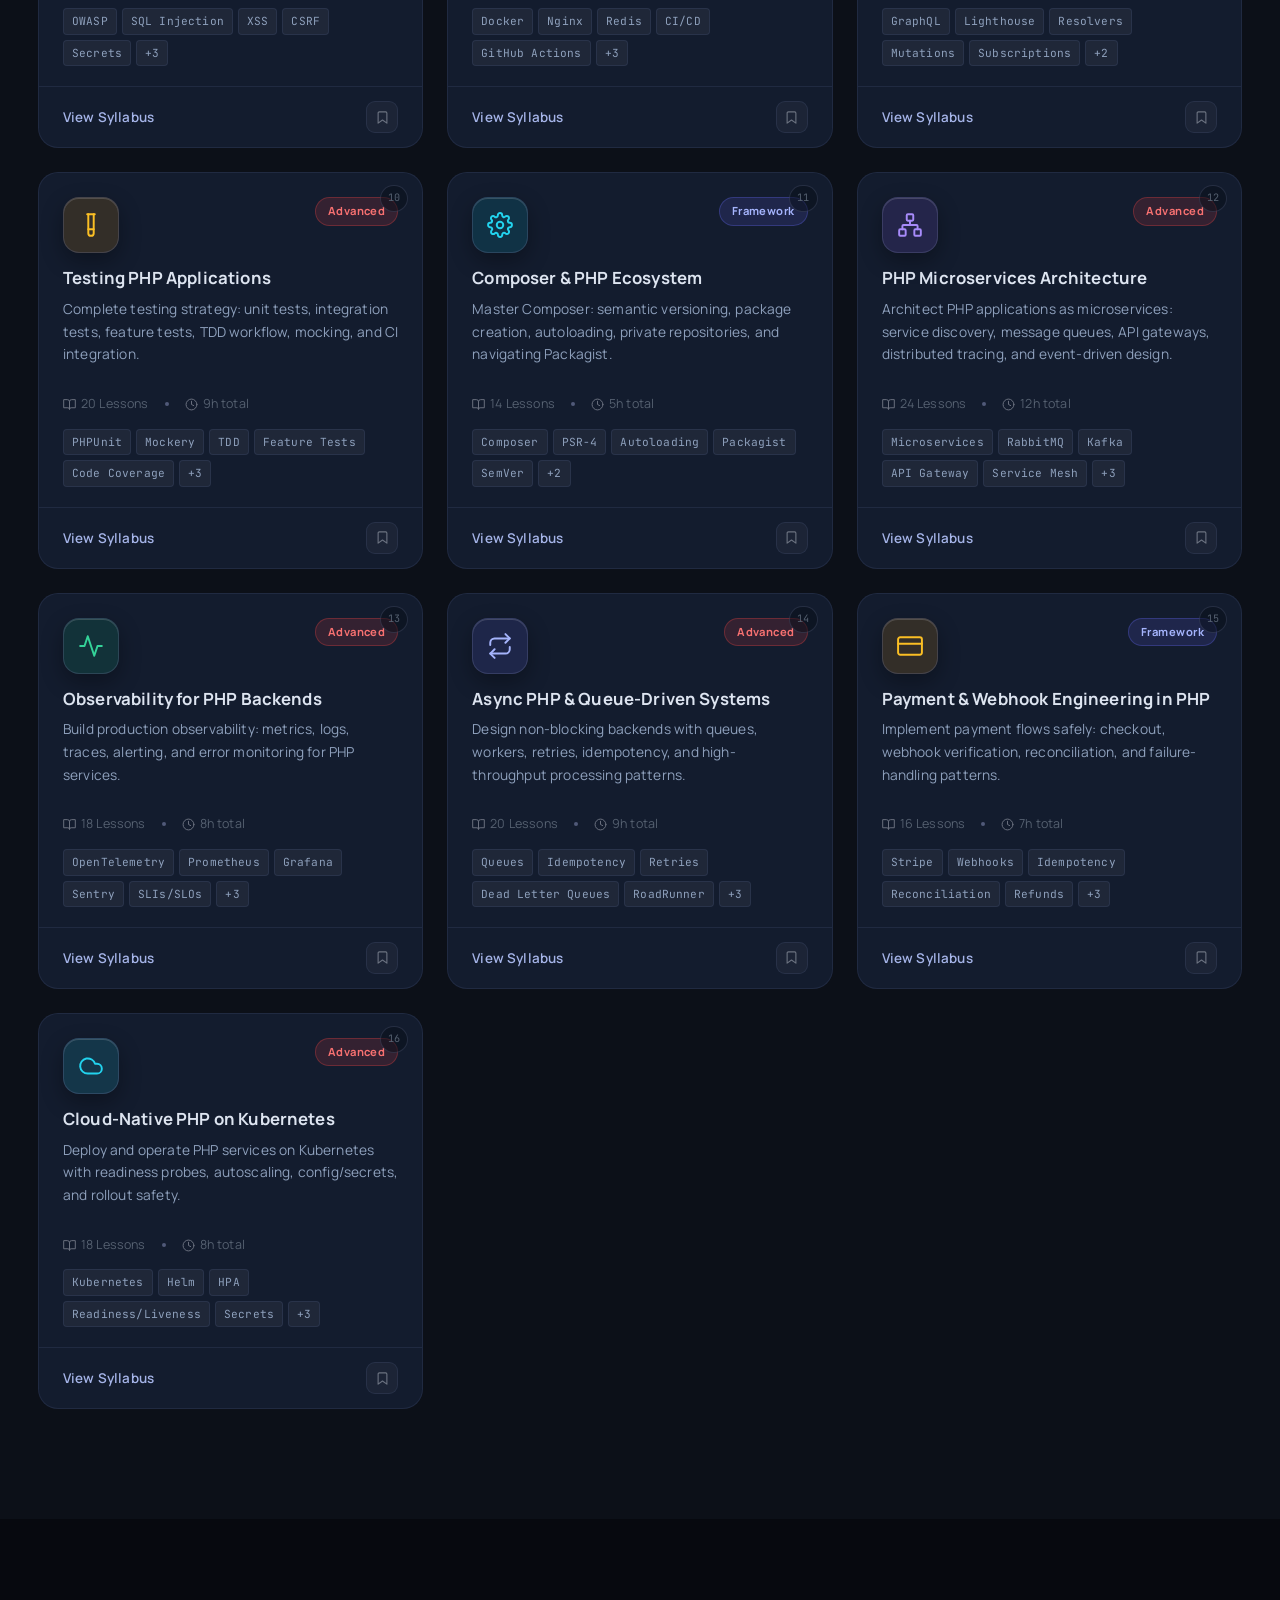
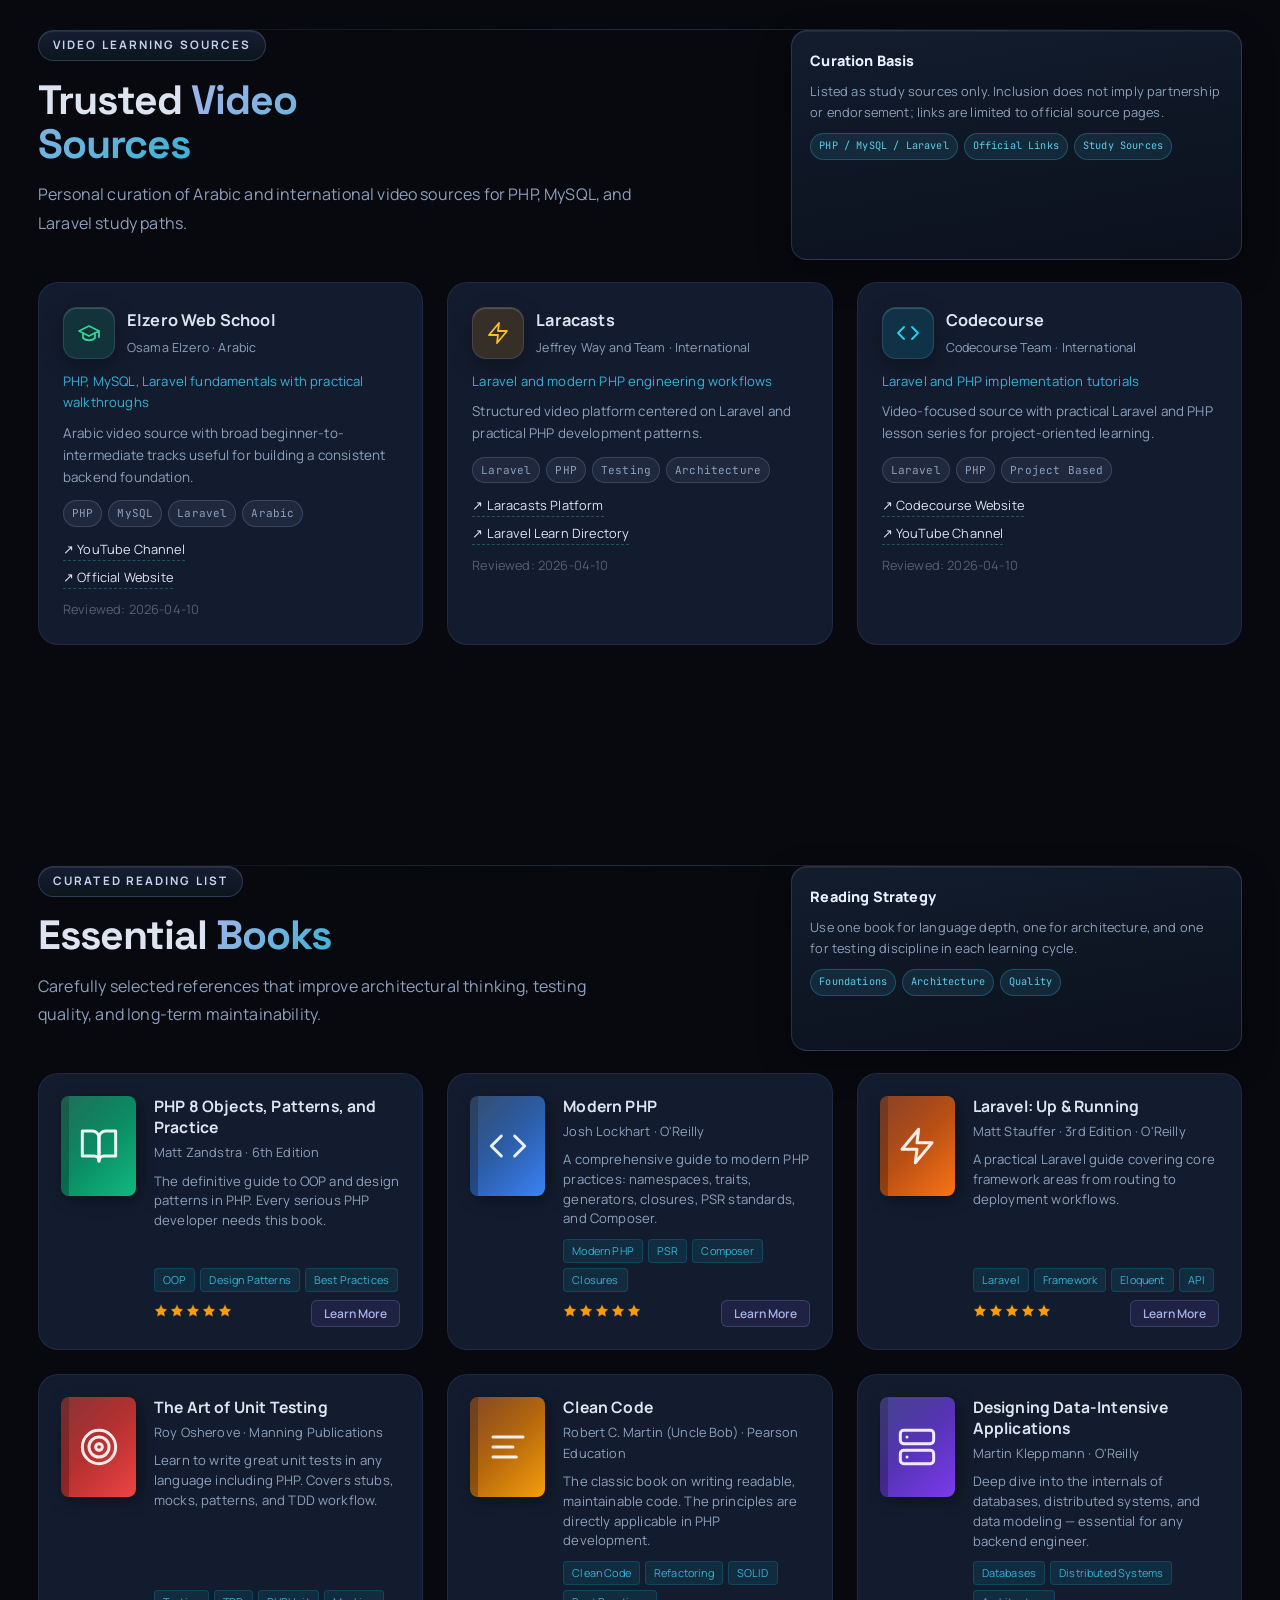
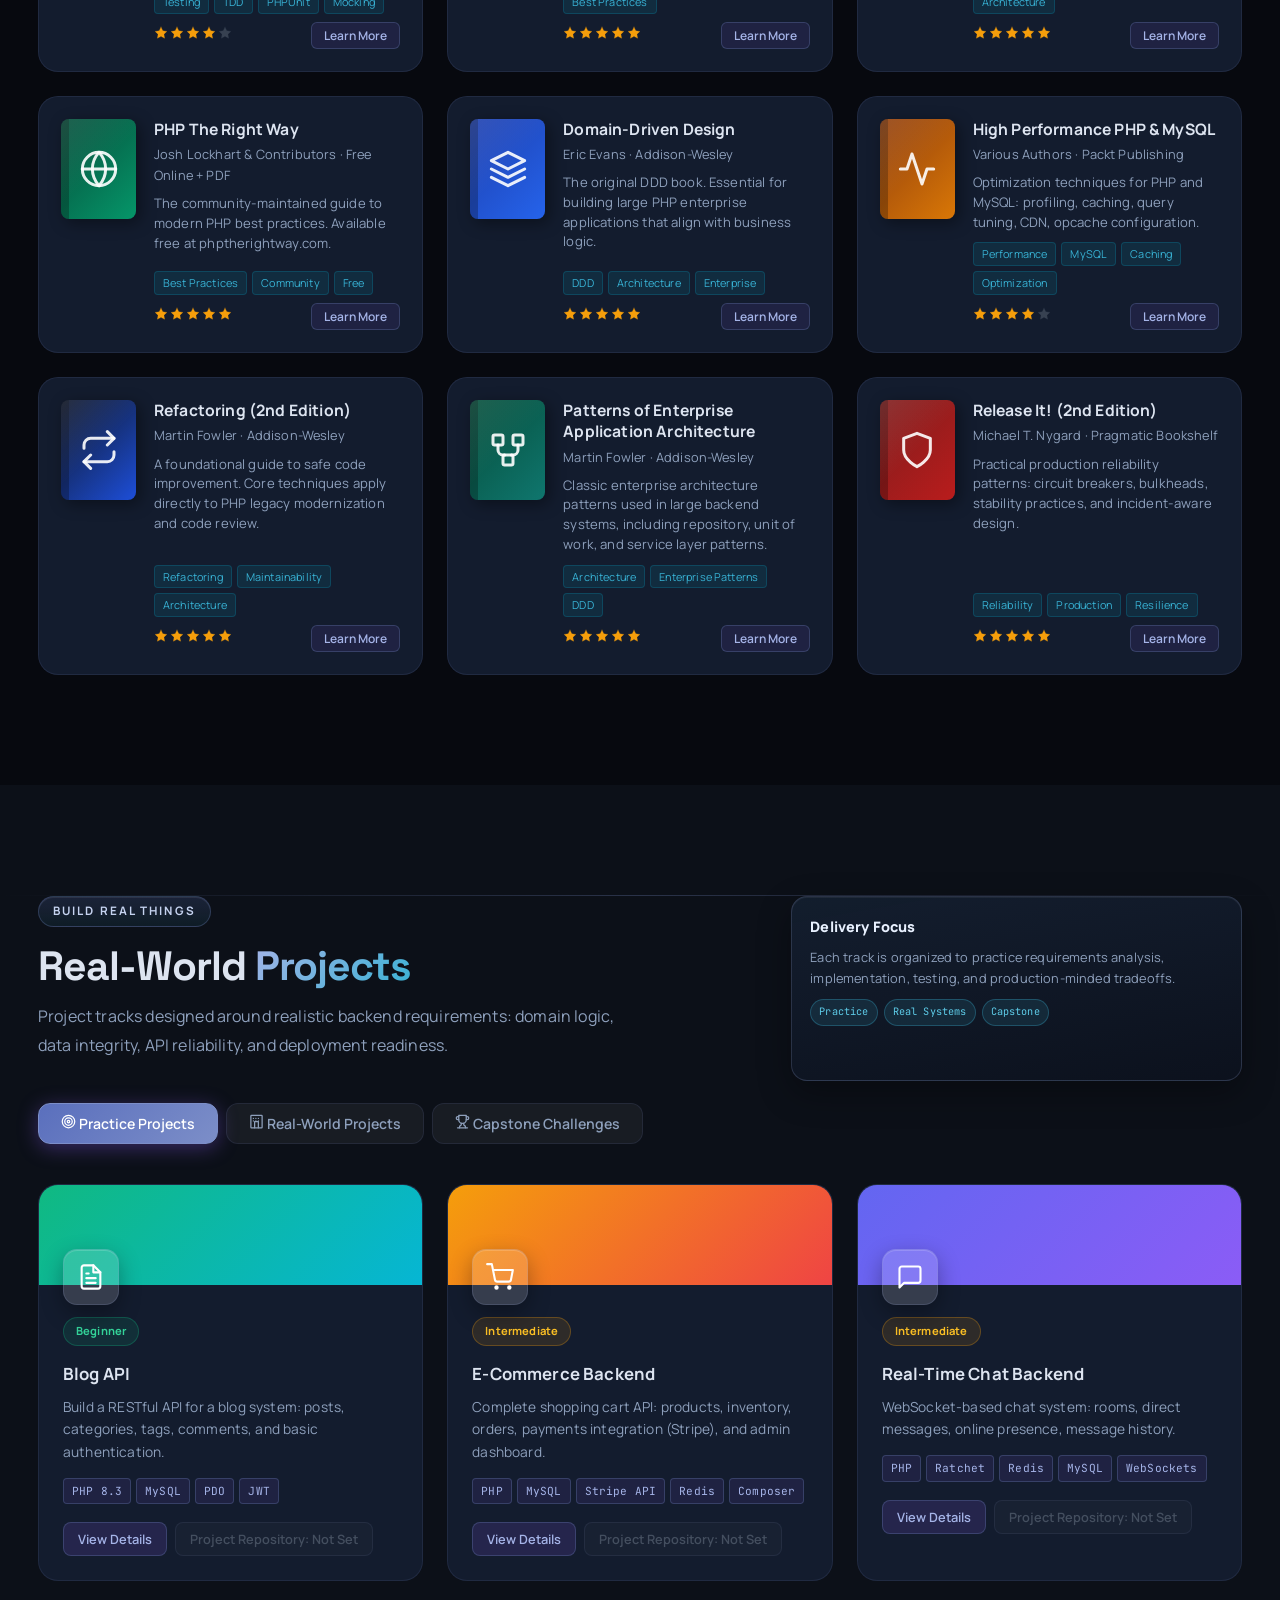
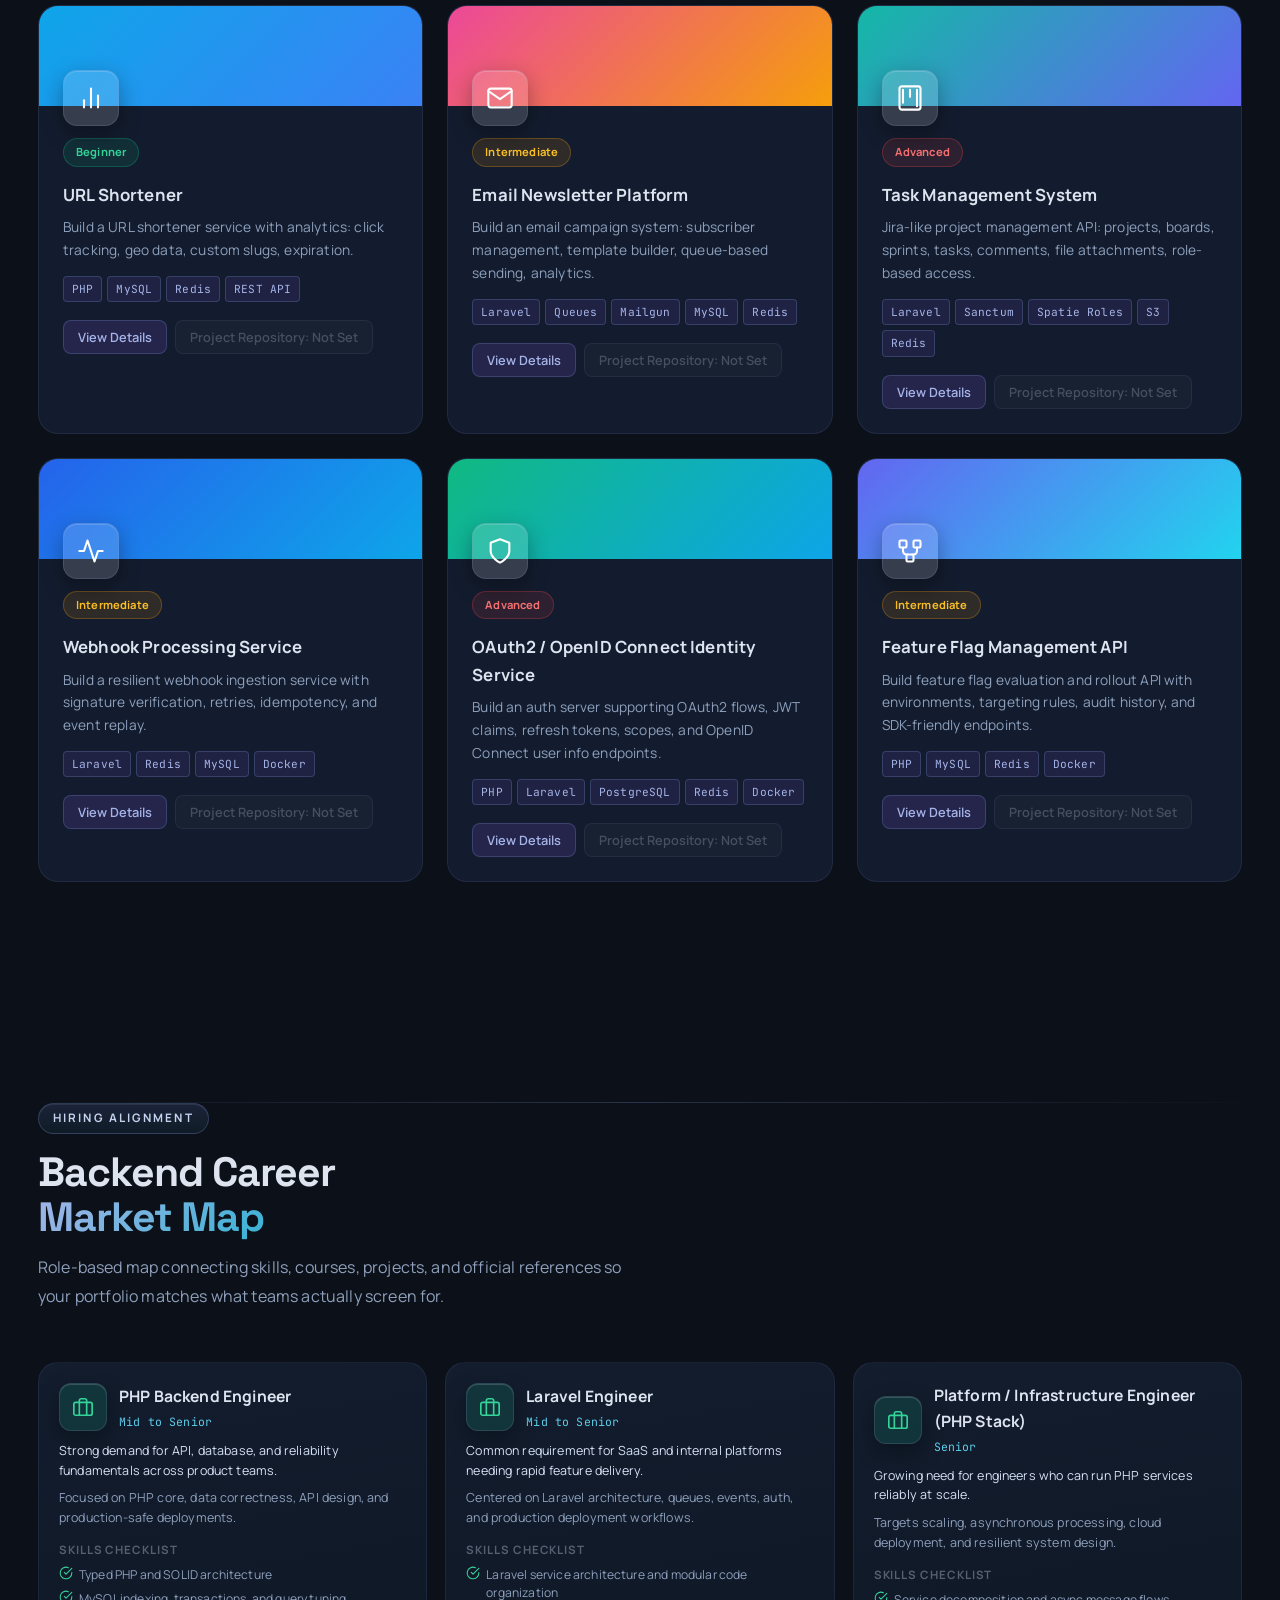
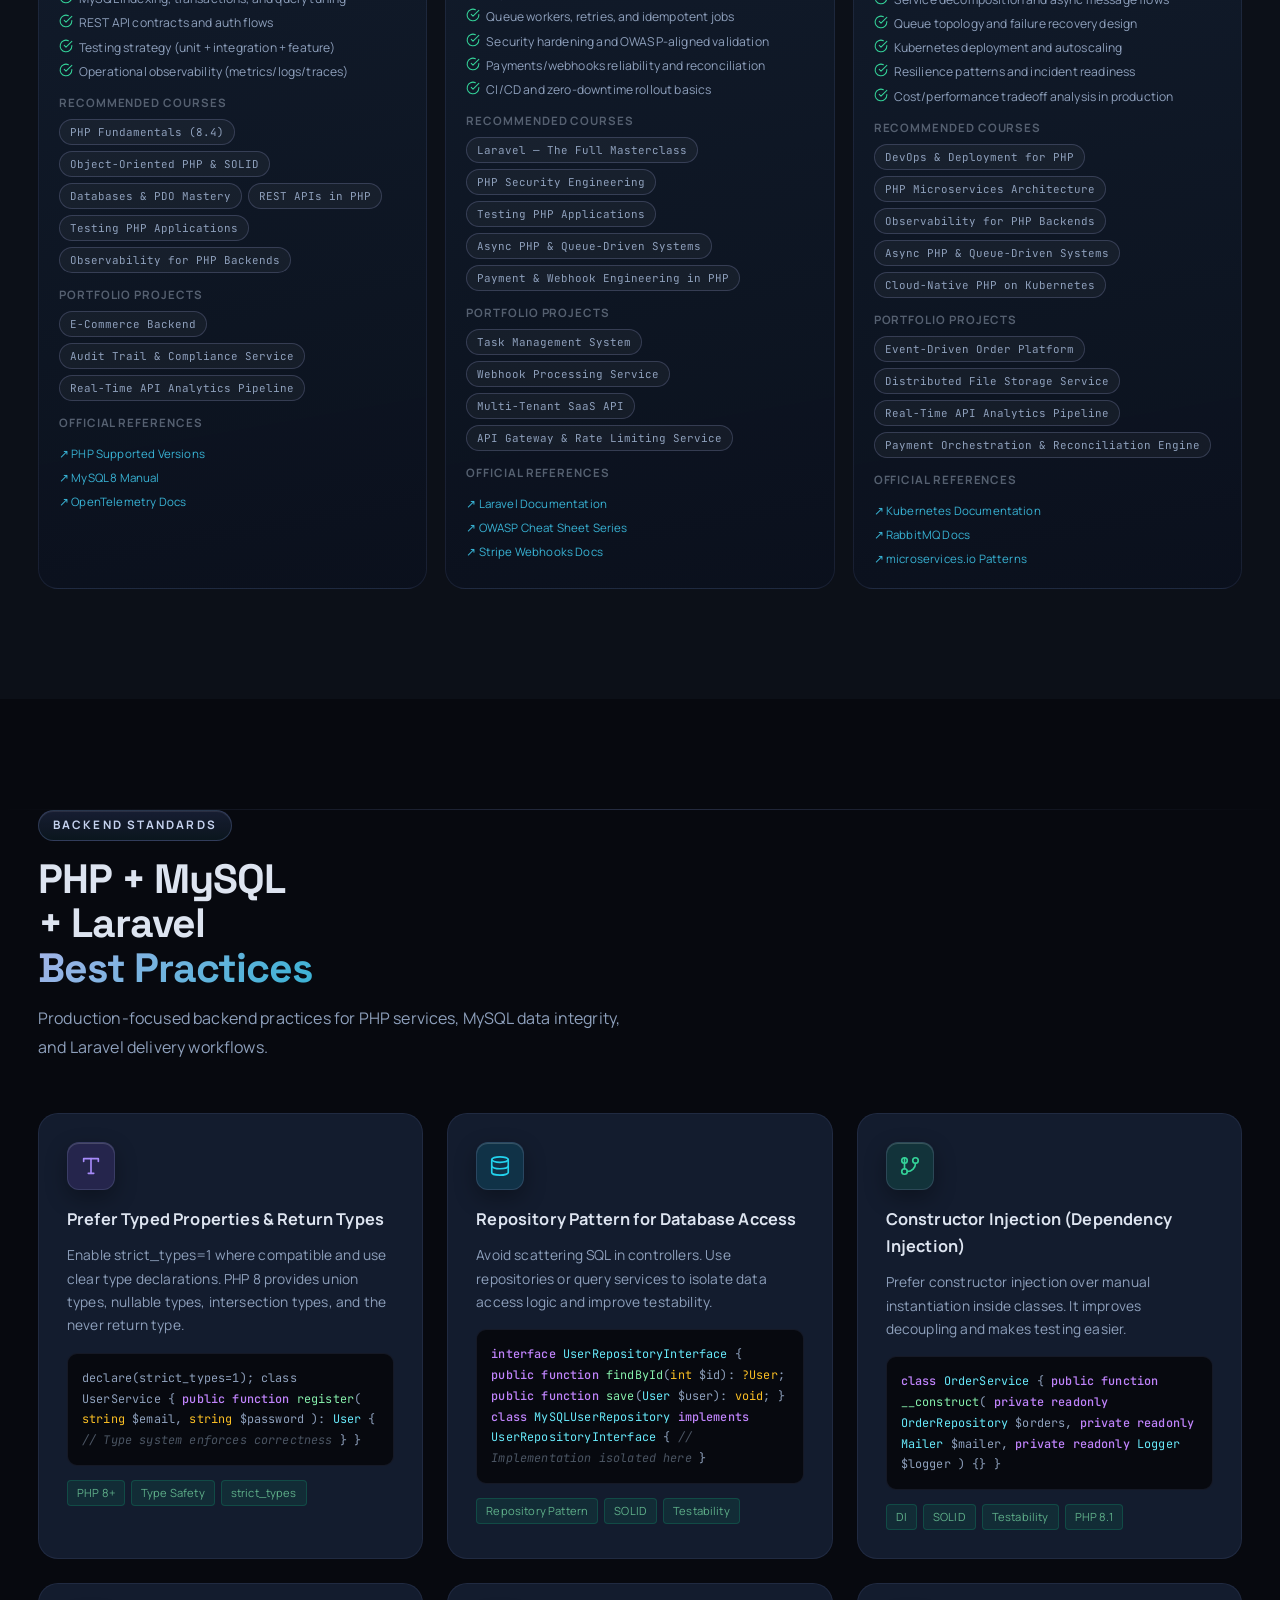
==== commit 6be491e0: "Add SEO landing pages and internal linking for target queries" ====
--- a/index.html
+++ b/index.html
@@ -398,14 +398,17 @@
       <article class="seo-faq-card reveal">
         <h3>How to start PHP study for backend development?</h3>
         <p>Start with PHP basics, then MySQL and PDO, then Laravel backend workflows. Build one practical project per phase and verify each topic with official docs.</p>
+        <a href="php-study-backend-laravel.html" class="seo-faq-link">Open focused guide</a>
       </article>
       <article class="seo-faq-card reveal">
         <h3>What does backend PHP usually include?</h3>
         <p>Backend PHP usually includes routing, authentication, database operations, queue workers, caching, API design, testing, and production deployment basics.</p>
+        <a href="backend-php-roadmap-0xmosta.html" class="seo-faq-link">View backend roadmap</a>
       </article>
       <article class="seo-faq-card reveal">
         <h3>Is this backend roadmap maintained by 0xmosta?</h3>
         <p>Yes. This platform is curated by 0xmosta with source-backed references and review dates for key claims and ecosystem statistics.</p>
+        <a href="backend-php-0xmosta.html" class="seo-faq-link">See backend 0xmosta page</a>
       </article>
     </div>
   </div>
@@ -1021,6 +1024,7 @@
           <li><a href="#books"><svg width="14" height="14" viewBox="0 0 24 24" fill="none" stroke="currentColor" stroke-width="2" stroke-linecap="round" stroke-linejoin="round"><path d="M4 19.5A2.5 2.5 0 0 1 6.5 17H20"/><path d="M6.5 2H20v20H6.5A2.5 2.5 0 0 1 4 19.5v-15A2.5 2.5 0 0 1 6.5 2z"/></svg> Books</a></li>
           <li><a href="#projects"><svg width="14" height="14" viewBox="0 0 24 24" fill="none" stroke="currentColor" stroke-width="2" stroke-linecap="round" stroke-linejoin="round"><path d="M4.5 16.5c-1.5 1.26-2 5-2 5s3.74-.5 5-2c.71-.84.7-2.13-.09-2.91a2.18 2.18 0 0 0-2.91-.09z"/><path d="m12 15-3-3a22 22 0 0 1 2-3.95A12.88 12.88 0 0 1 22 2c0 2.72-.78 7.5-6 11a22.35 22.35 0 0 1-4 2z"/></svg> Projects</a></li>
           <li><a href="#bestpractices"><svg width="14" height="14" viewBox="0 0 24 24" fill="none" stroke="currentColor" stroke-width="2" stroke-linecap="round" stroke-linejoin="round"><path d="M22 11.08V12a10 10 0 1 1-5.93-9.14"/><polyline points="22 4 12 14.01 9 11.01"/></svg> Best Practices</a></li>
+          <li><a href="backend-php-roadmap-0xmosta.html"><svg width="14" height="14" viewBox="0 0 24 24" fill="none" stroke="currentColor" stroke-width="2" stroke-linecap="round" stroke-linejoin="round"><path d="M3 3h18v18H3z"/><path d="M7 12h10M7 7h10M7 17h6"/></svg> Backend PHP Roadmap</a></li>
           <li><a href="#timeline"><svg width="14" height="14" viewBox="0 0 24 24" fill="none" stroke="currentColor" stroke-width="2" stroke-linecap="round" stroke-linejoin="round"><circle cx="12" cy="12" r="10"/><polyline points="12 6 12 12 16 14"/></svg> PHP Timeline</a></li>
         </ul>
       </div>
--- a/styles.css
+++ b/styles.css
@@ -2981,6 +2981,15 @@
   font-size: .88rem;
   line-height: 1.75;
 }
+.seo-faq-link {
+  display: inline-flex;
+  margin-top: 10px;
+  font-size: .82rem;
+  font-weight: 700;
+  color: var(--clr-cyan);
+  border-bottom: 1px dashed rgba(34,211,238,.4);
+  padding-bottom: 2px;
+}
 
 /* ==============================   MARKET MAP   ============================== */
 .market-map-section { background: var(--clr-bg2); }
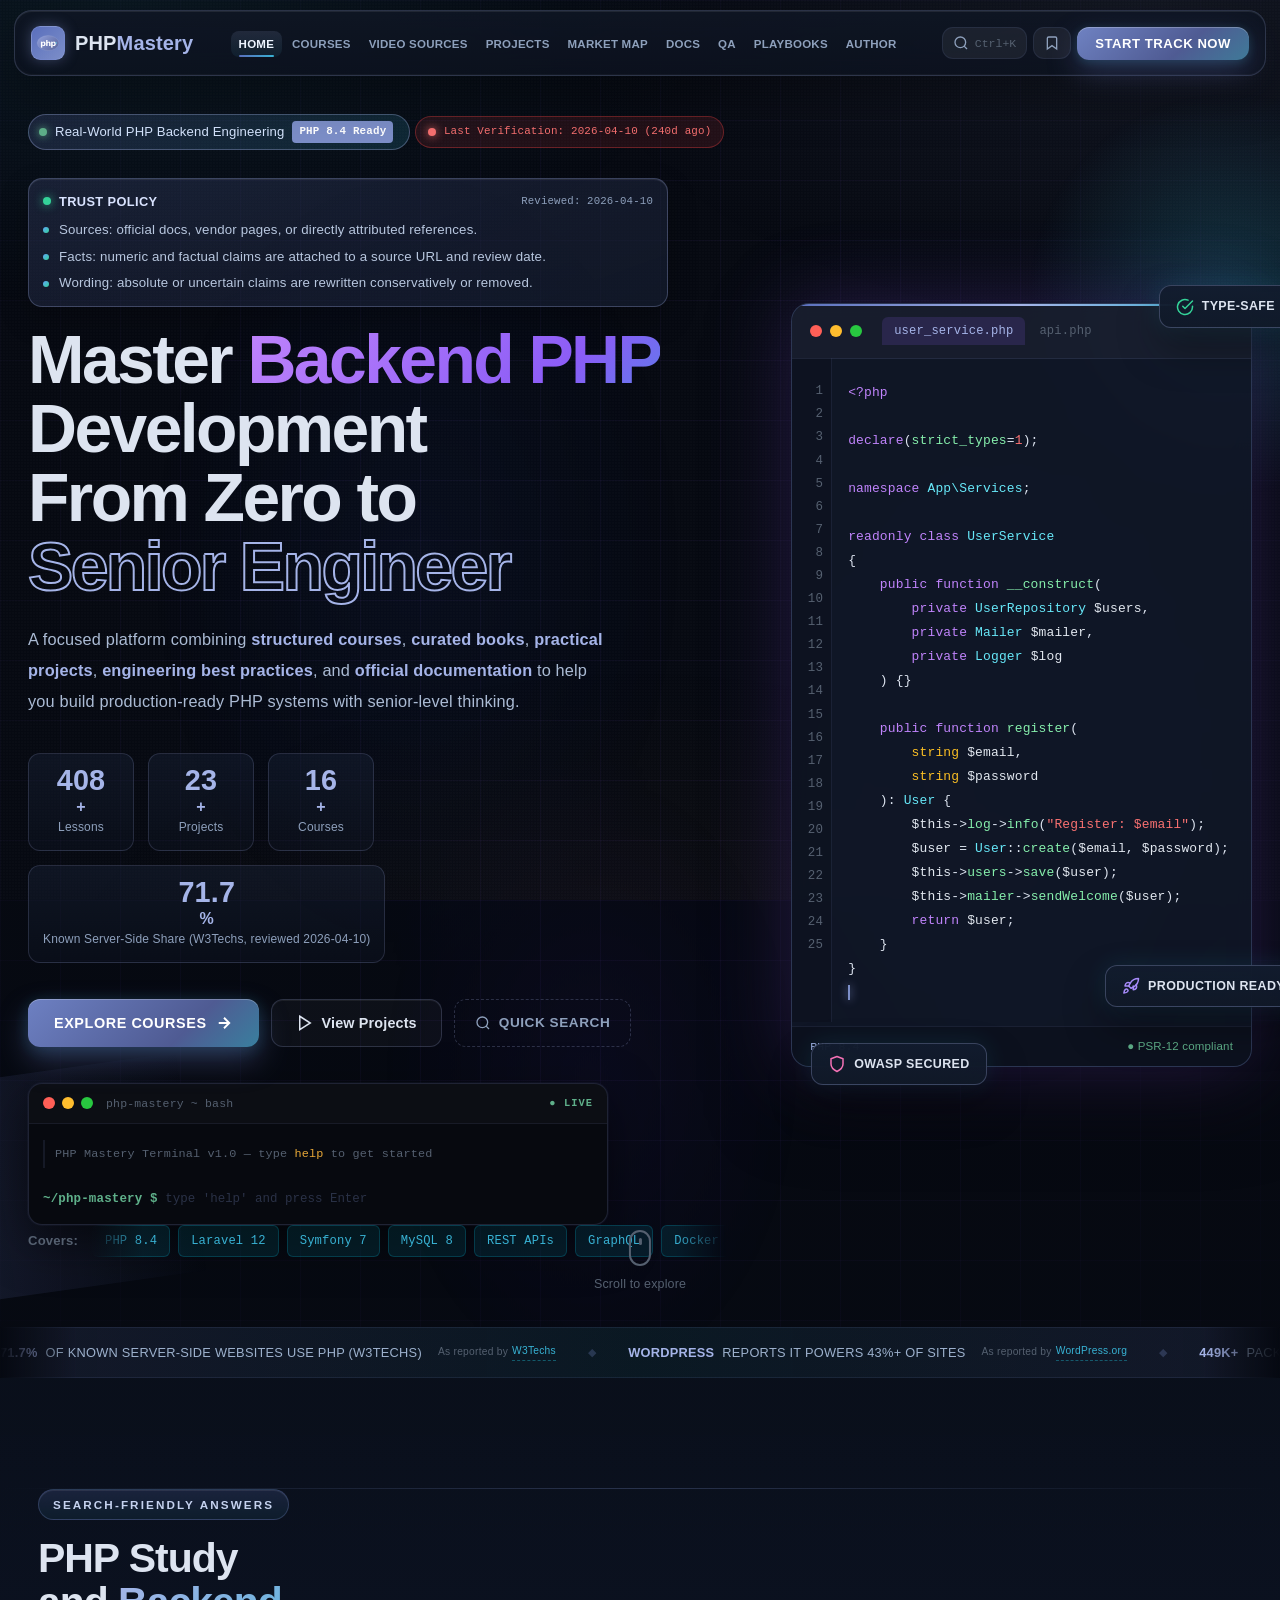
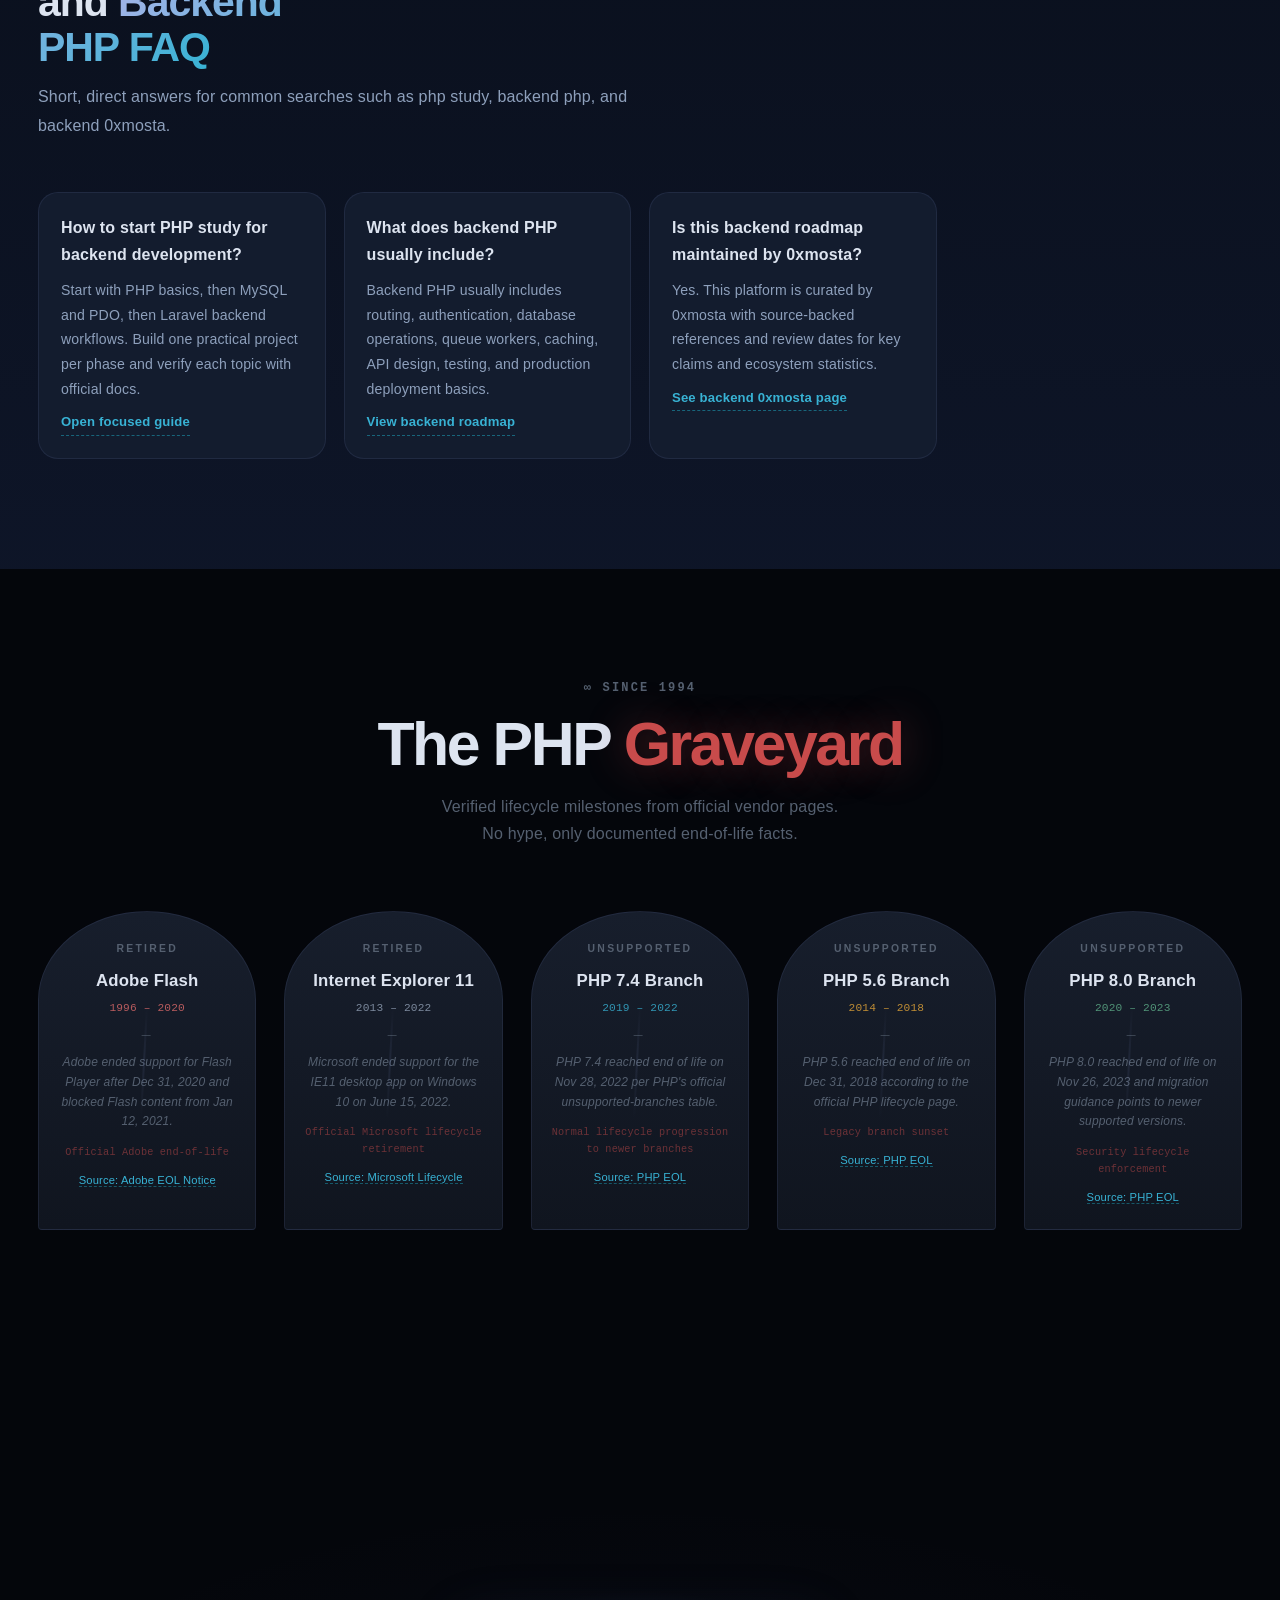
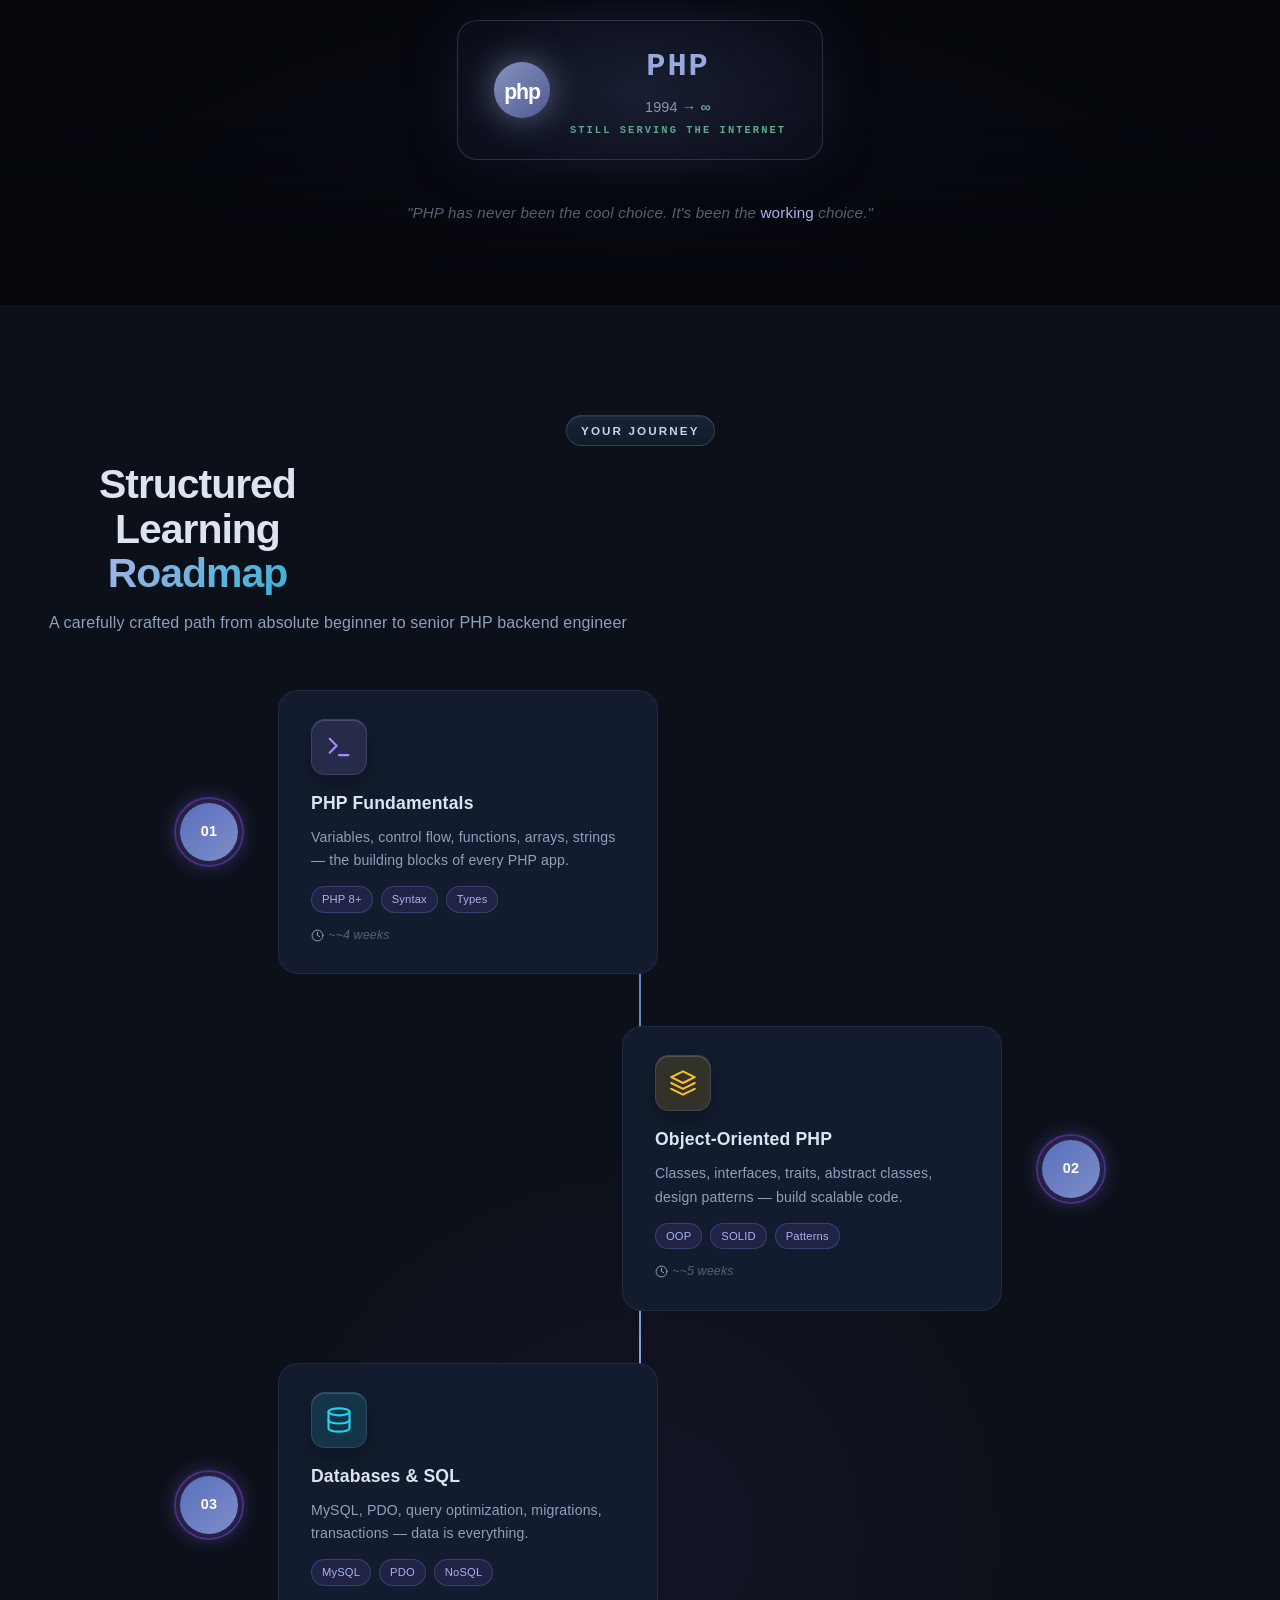
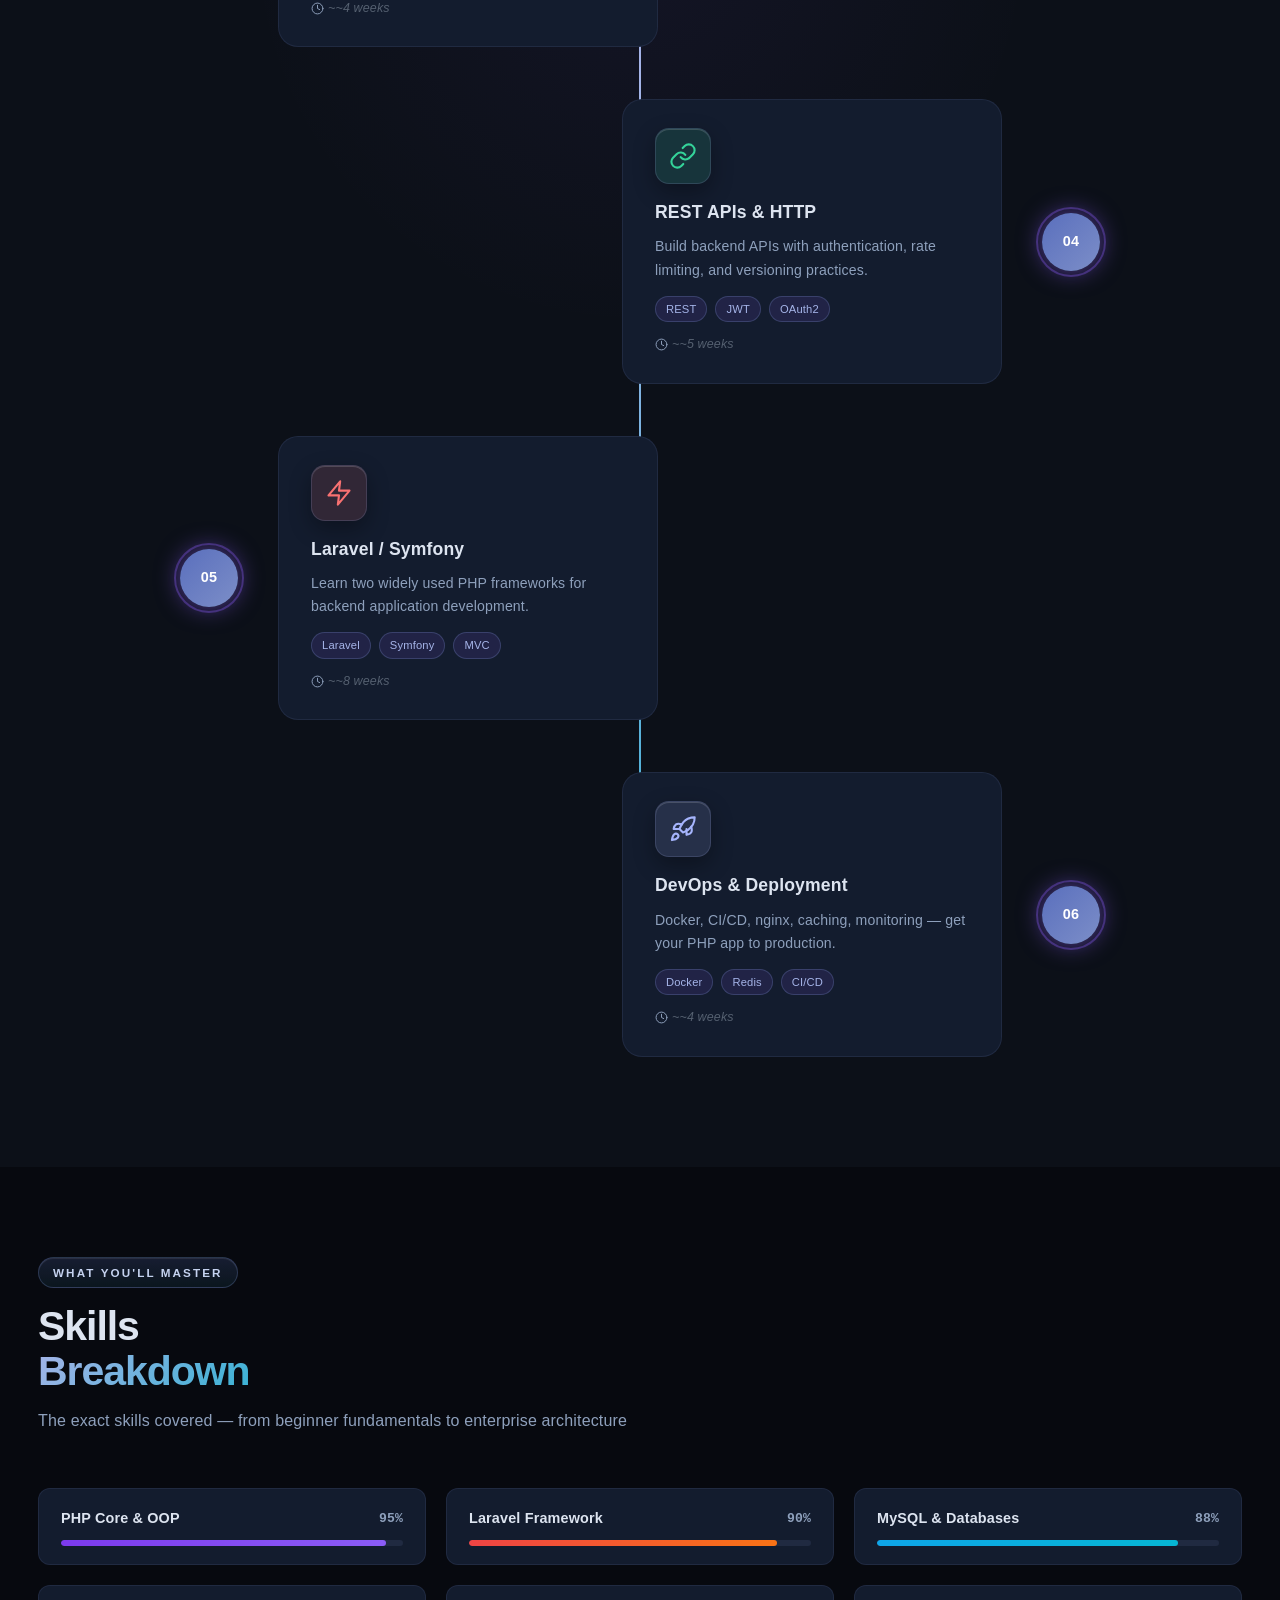
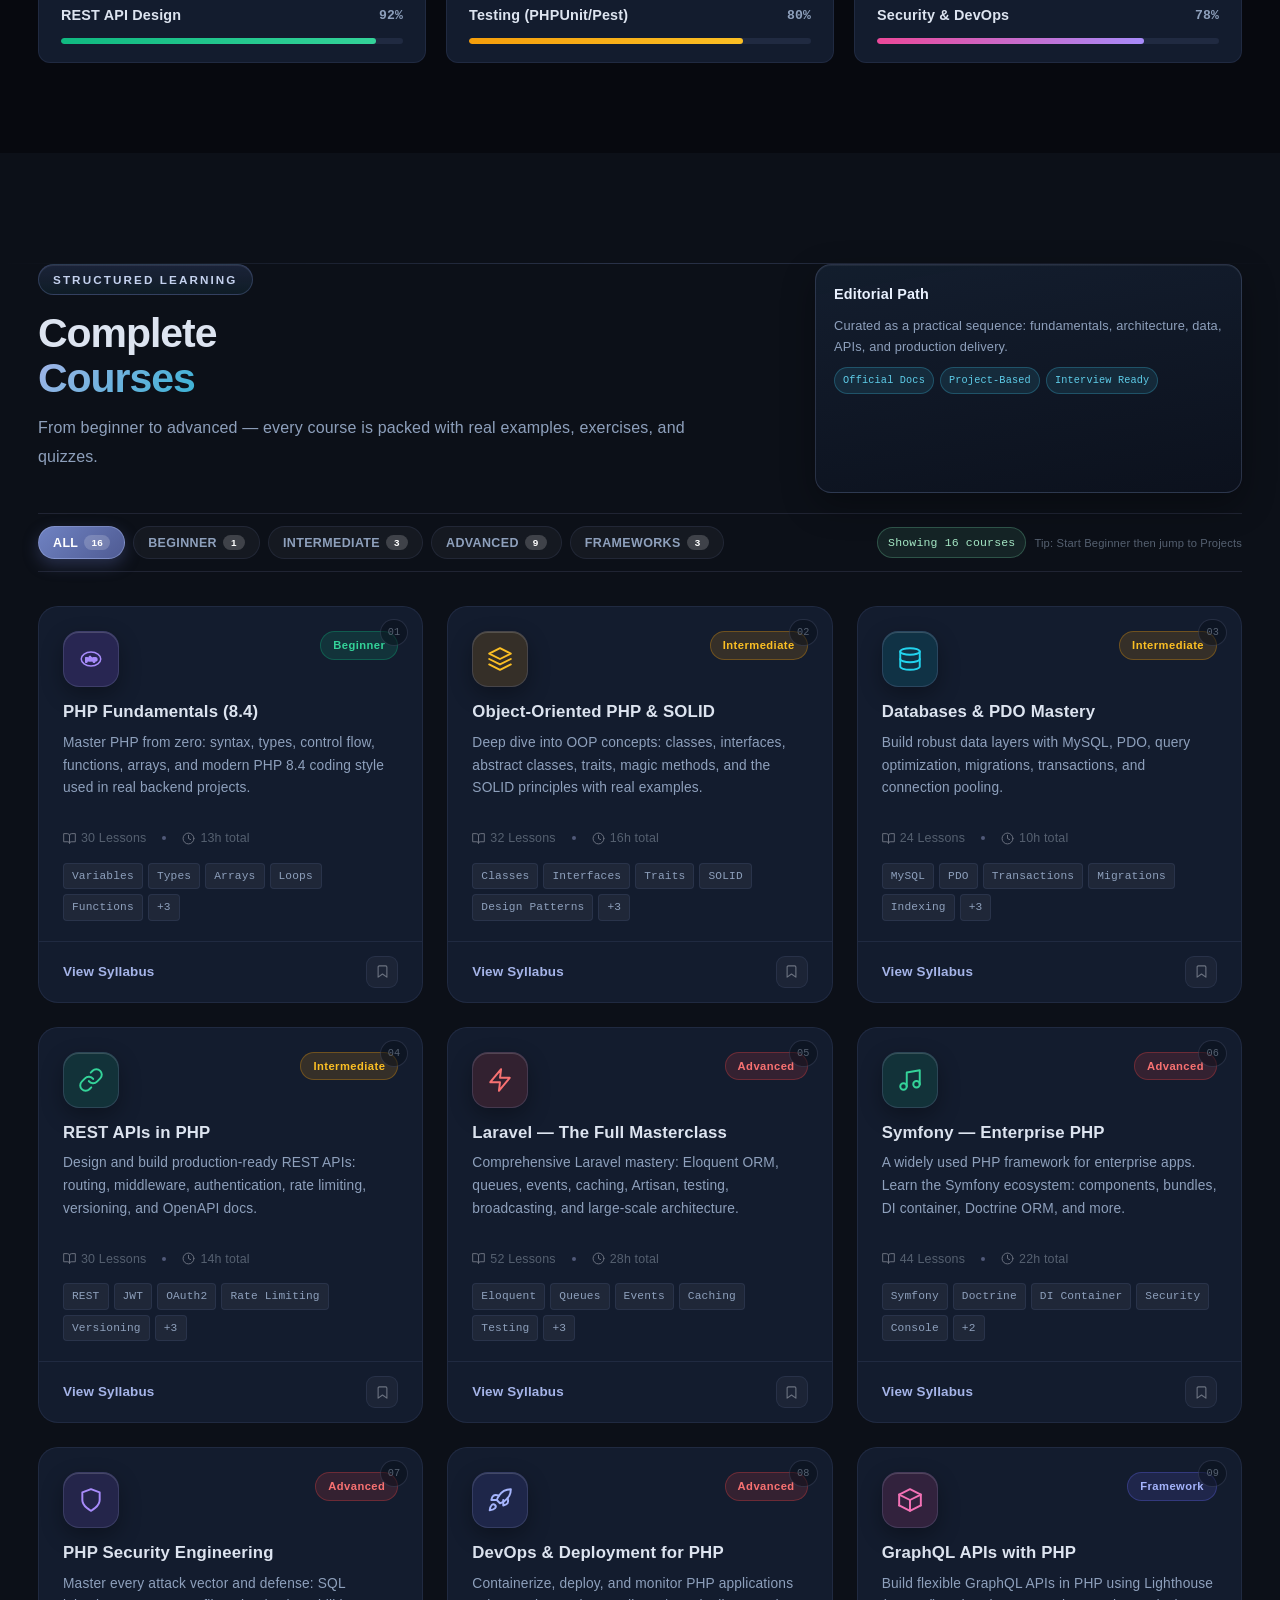
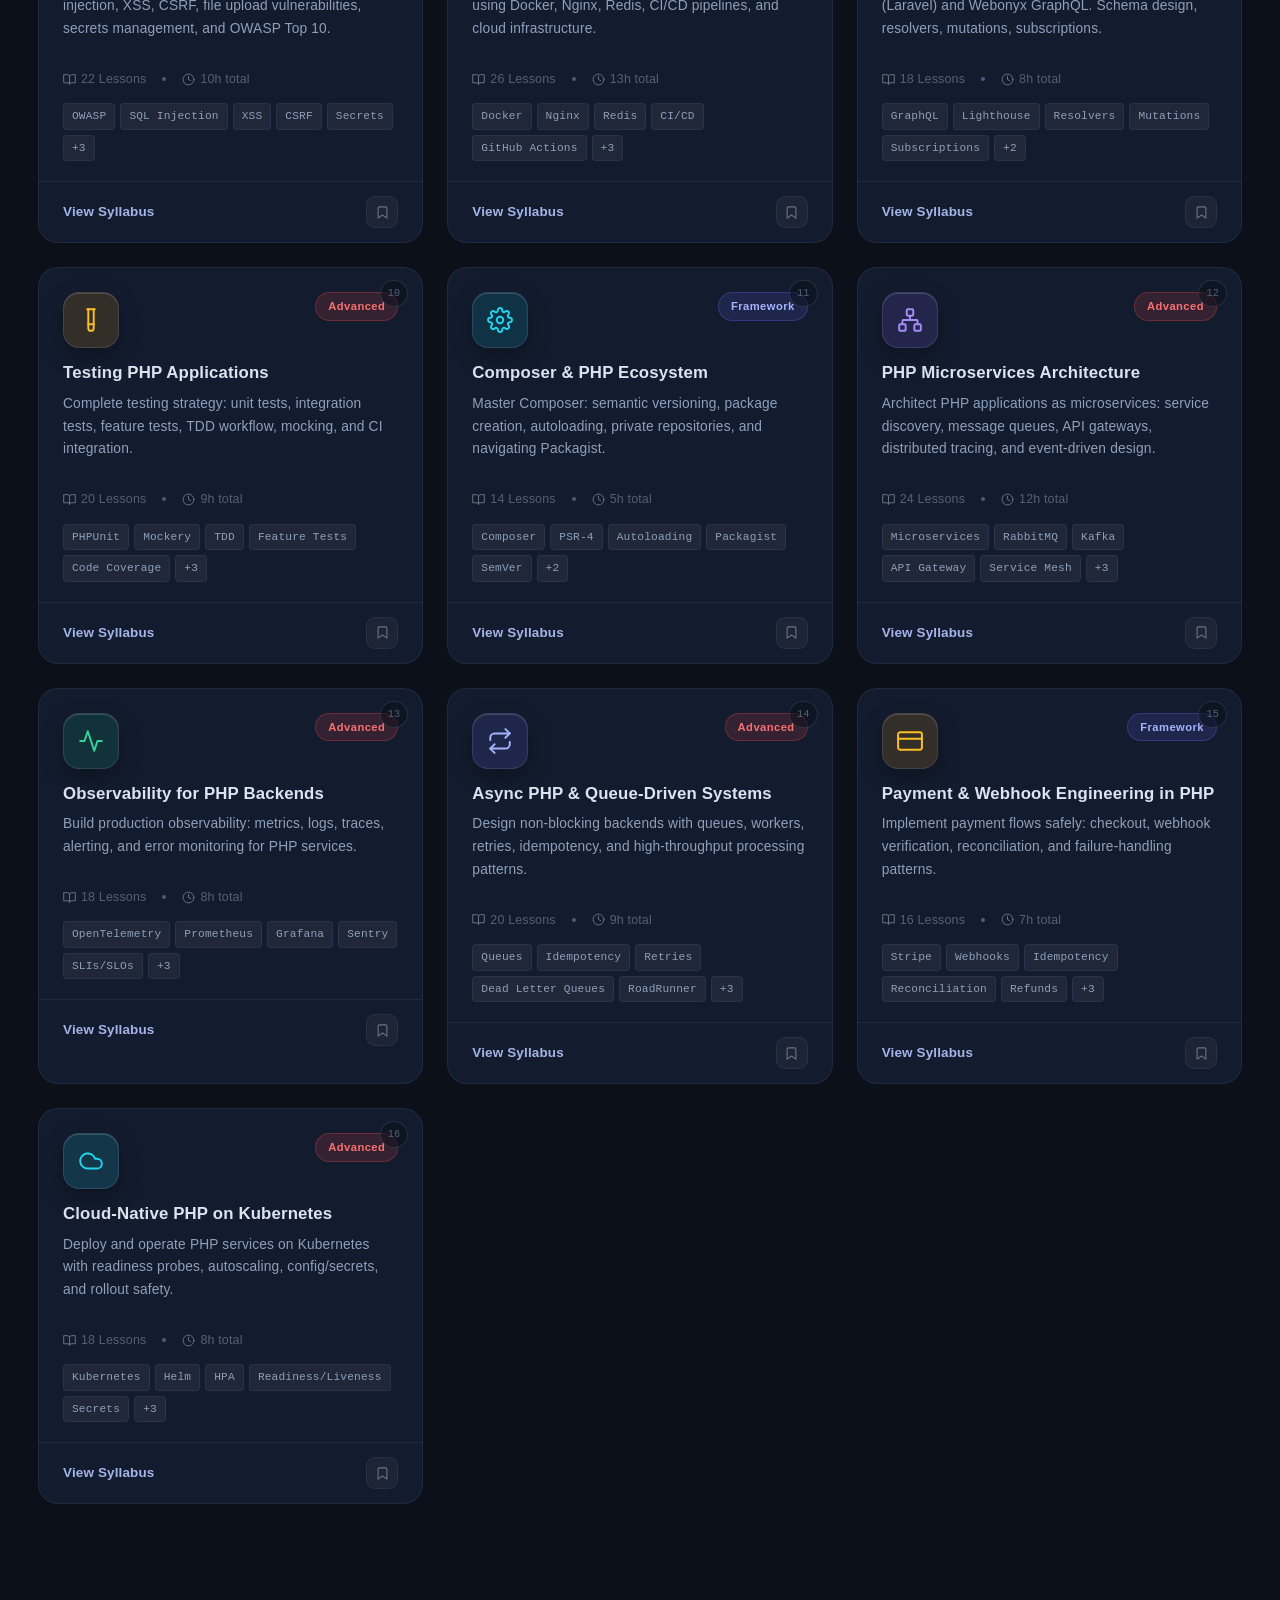
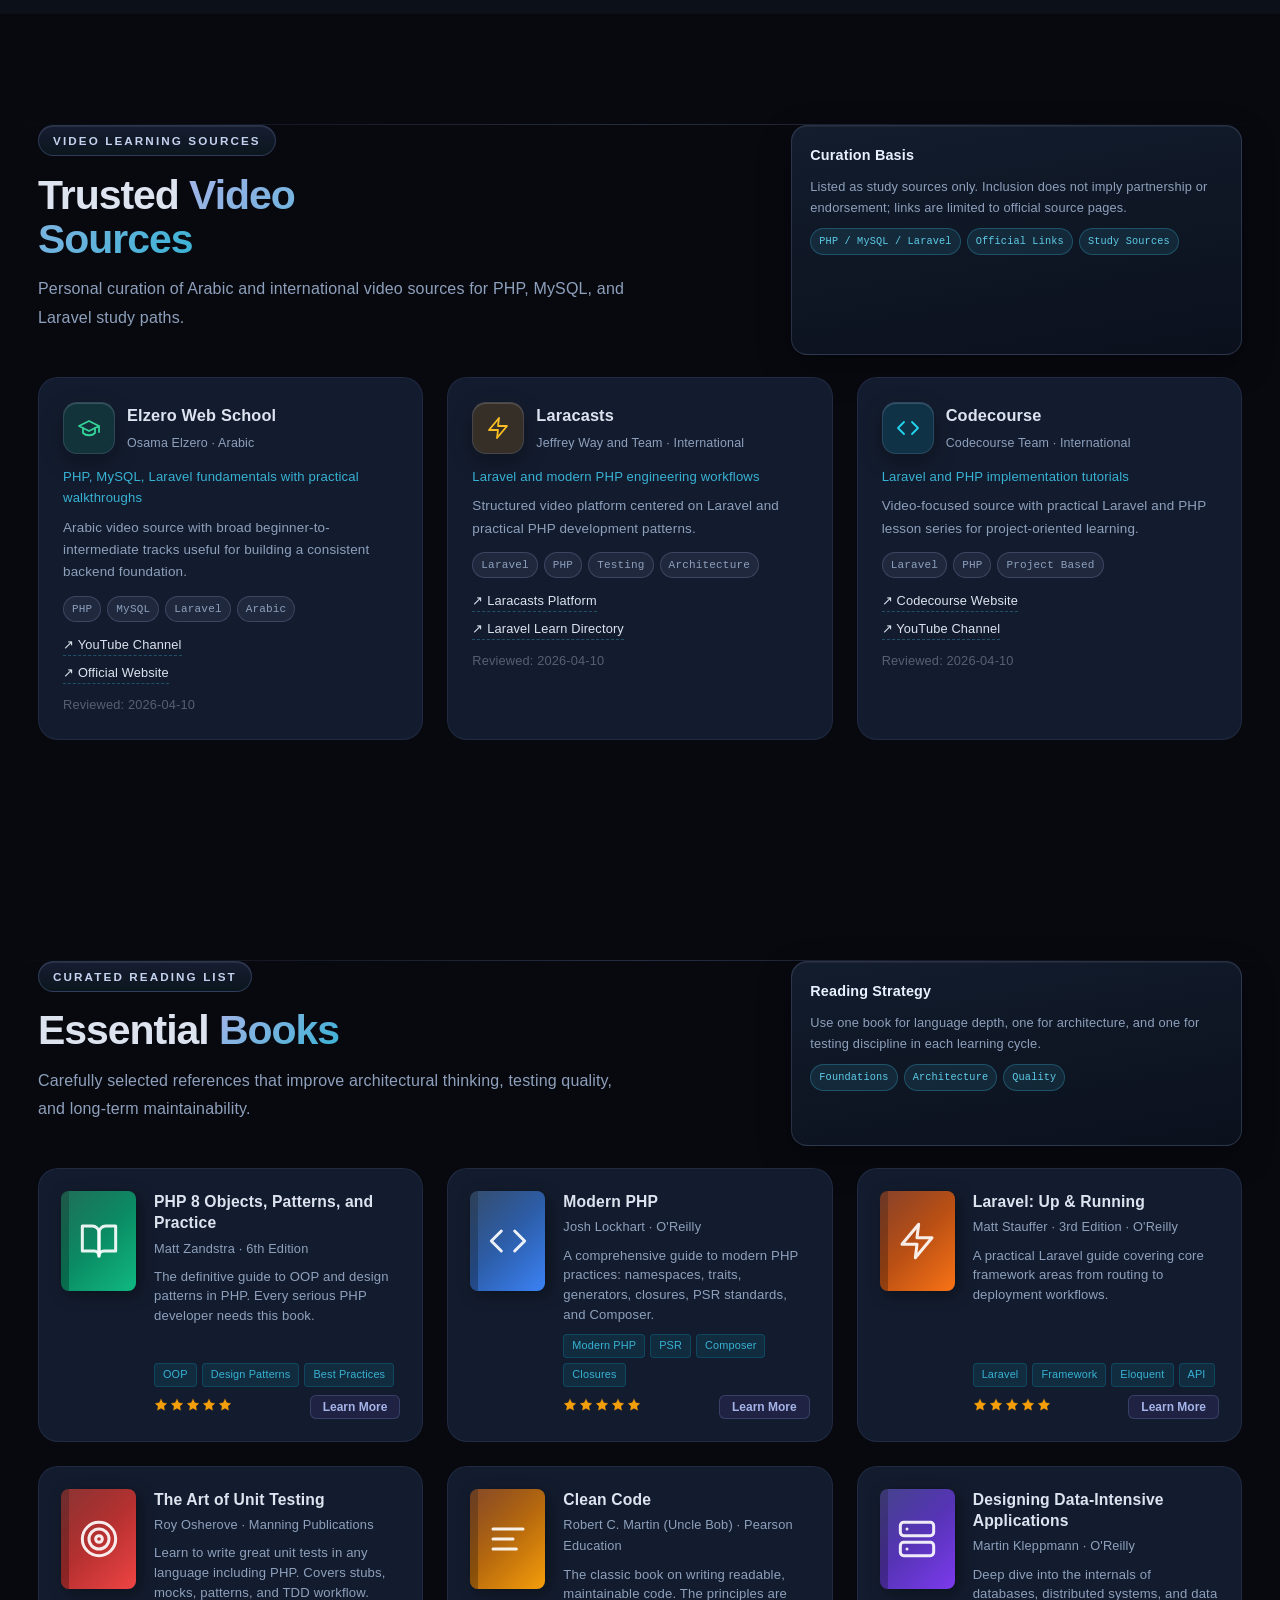
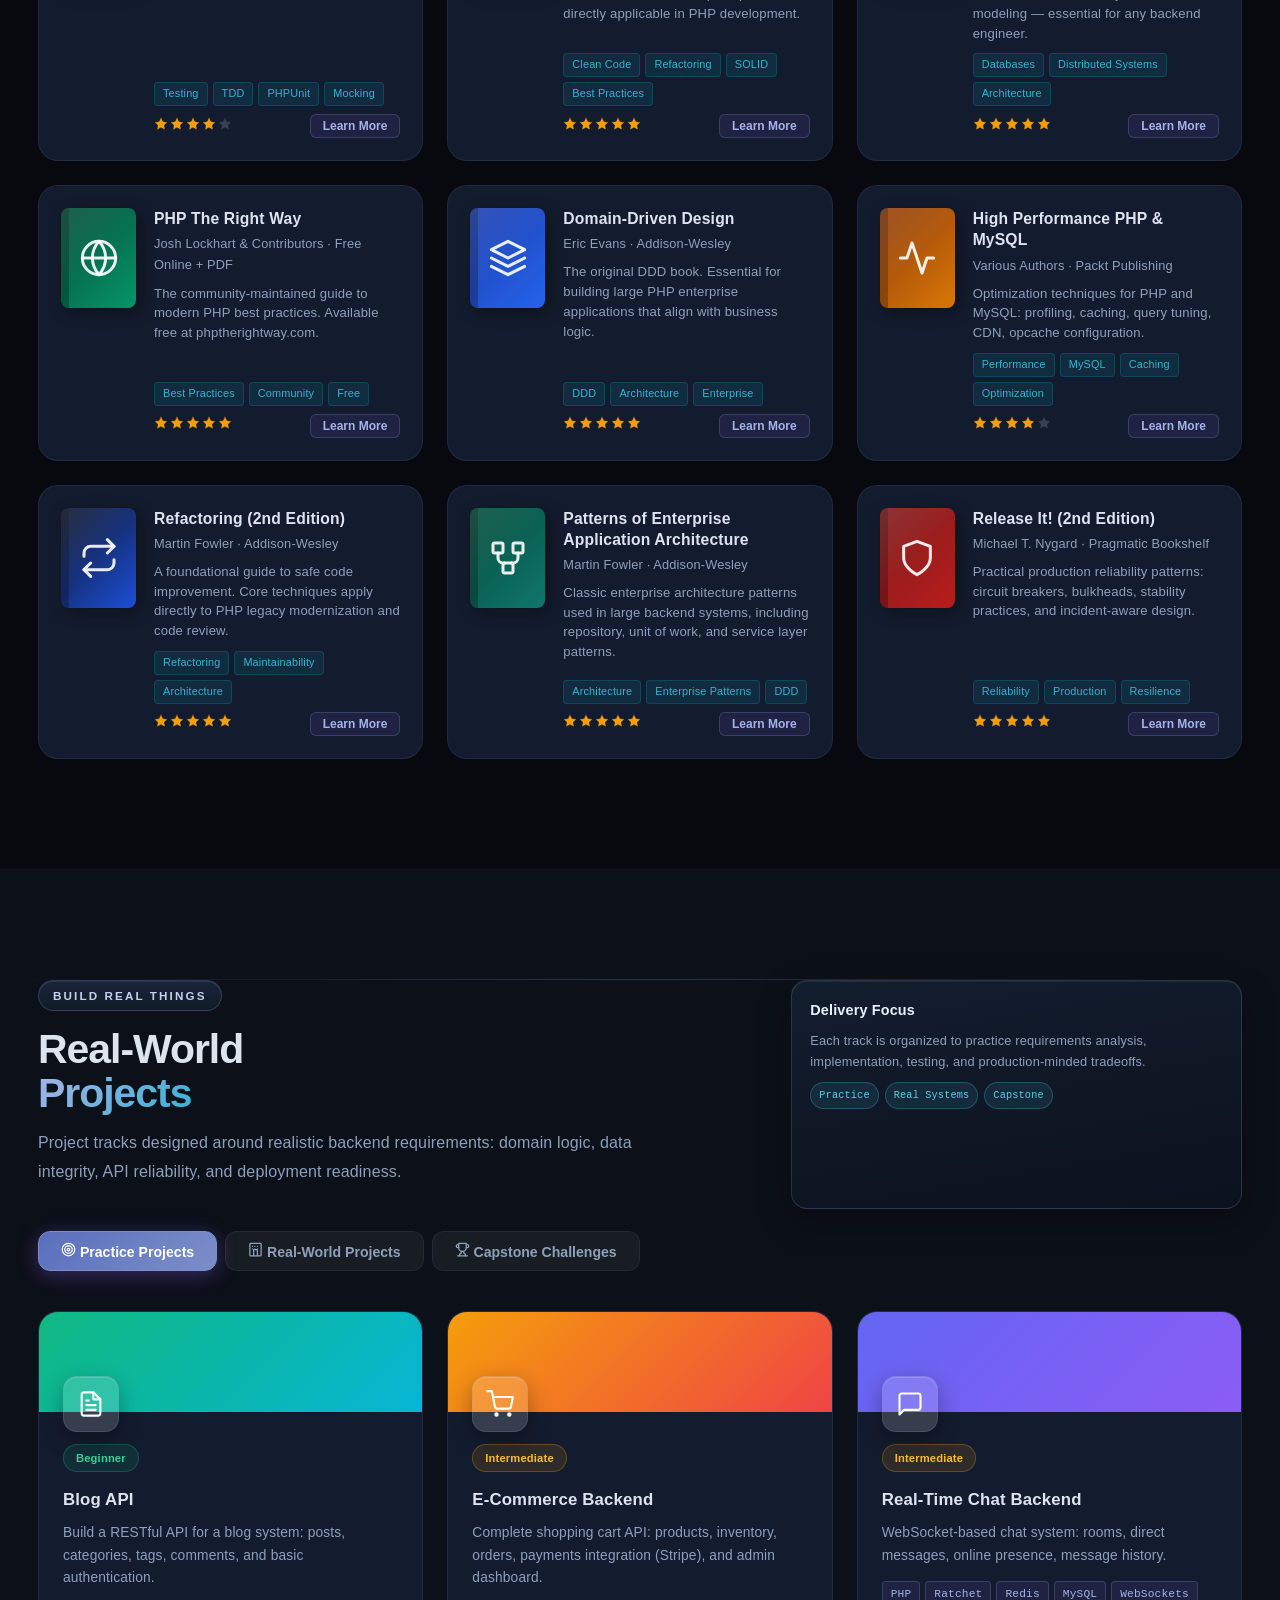
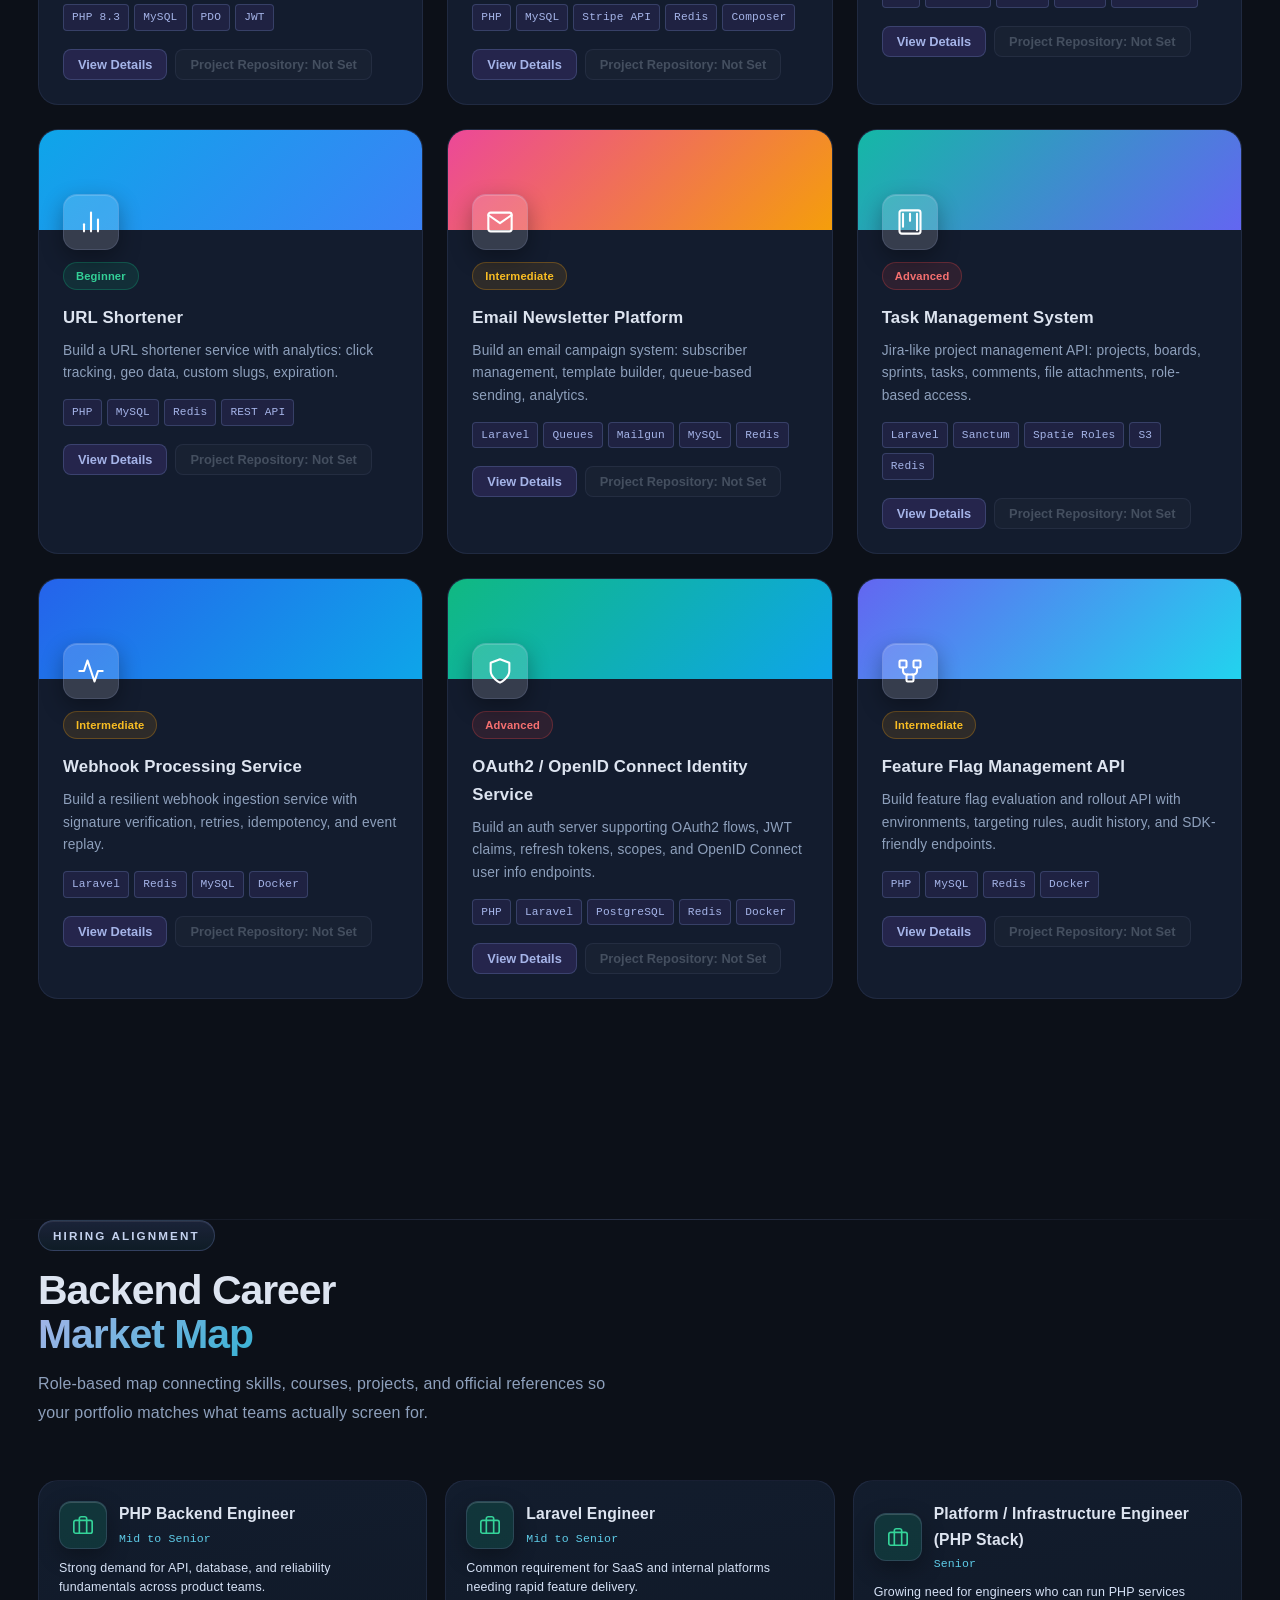
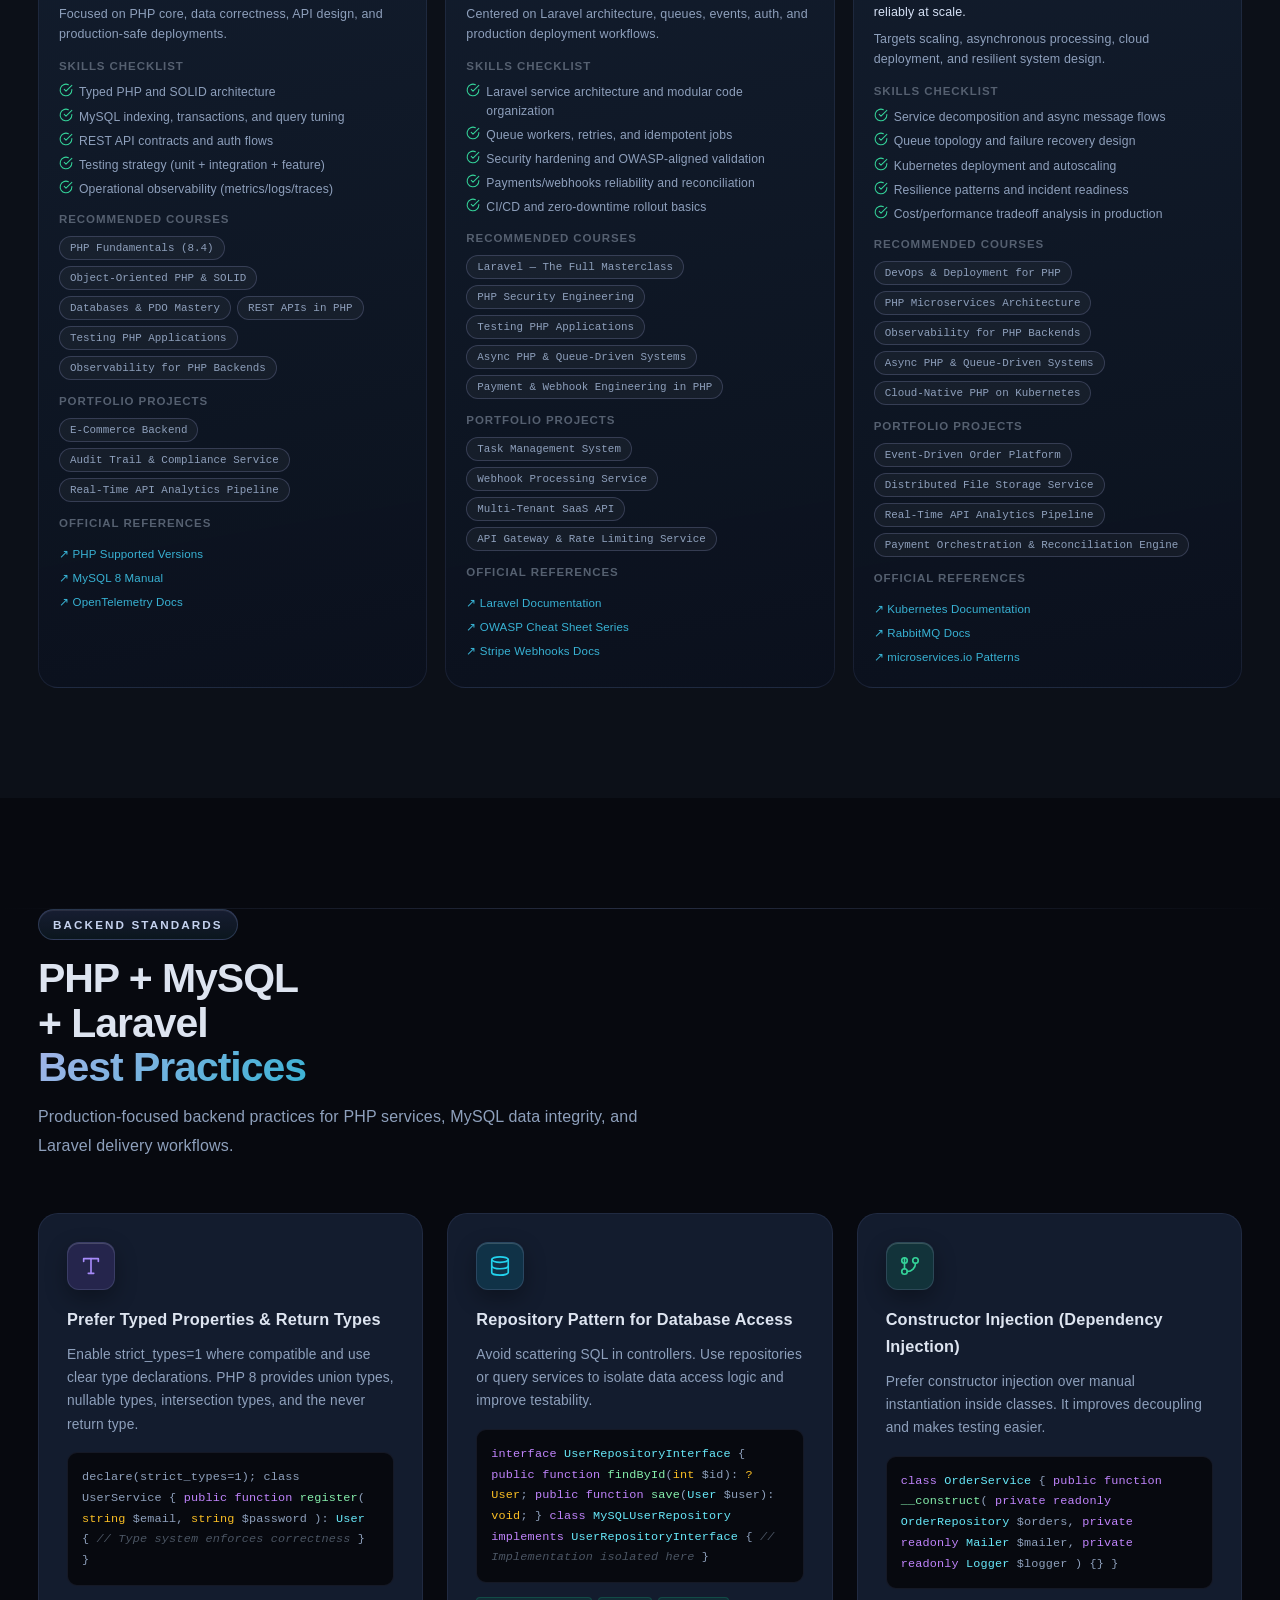
==== commit 8c6aeef4: "Second security hardening pass: URL sanitization and CSP policies" ====
--- a/index.html
+++ b/index.html
@@ -8,6 +8,9 @@
   <meta name="robots" content="index, follow, max-image-preview:large, max-snippet:-1, max-video-preview:-1" />
   <meta name="author" content="0xmosta" />
   <meta name="theme-color" content="#0c1018" />
+  <meta http-equiv="Content-Security-Policy" content="default-src 'self'; script-src 'self' 'unsafe-inline'; style-src 'self' 'unsafe-inline' https://fonts.googleapis.com; font-src 'self' https://fonts.gstatic.com data:; img-src 'self' https: data:; connect-src 'self'; object-src 'none'; base-uri 'self'; frame-ancestors 'none'; form-action 'self'; upgrade-insecure-requests" />
+  <meta name="referrer" content="strict-origin-when-cross-origin" />
+  <meta http-equiv="Permissions-Policy" content="camera=(), microphone=(), geolocation=(), interest-cohort=()" />
   <link rel="canonical" href="https://0xmosta-fu.github.io/php-mastery-platform/" />
   <link rel="alternate" hreflang="en" href="https://0xmosta-fu.github.io/php-mastery-platform/" />
   <link rel="alternate" hreflang="ar" href="https://0xmosta-fu.github.io/php-mastery-platform/" />
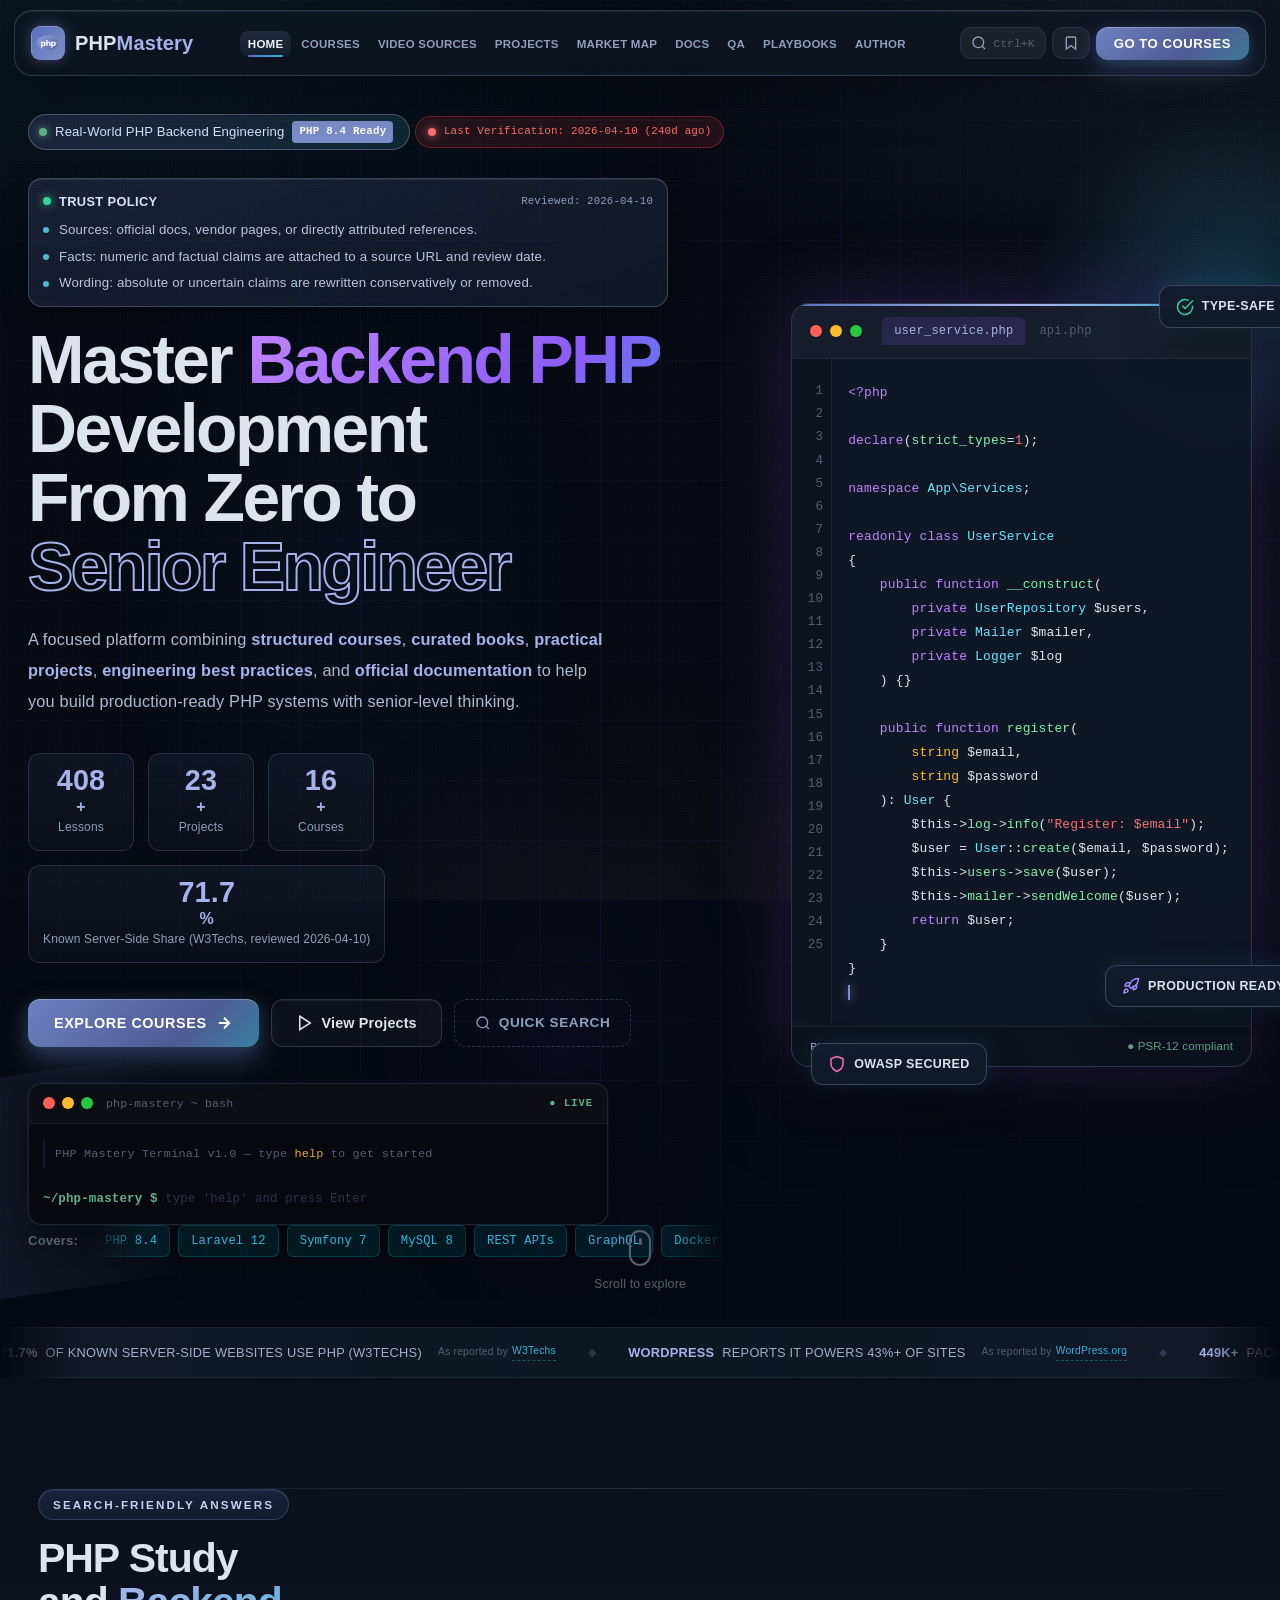
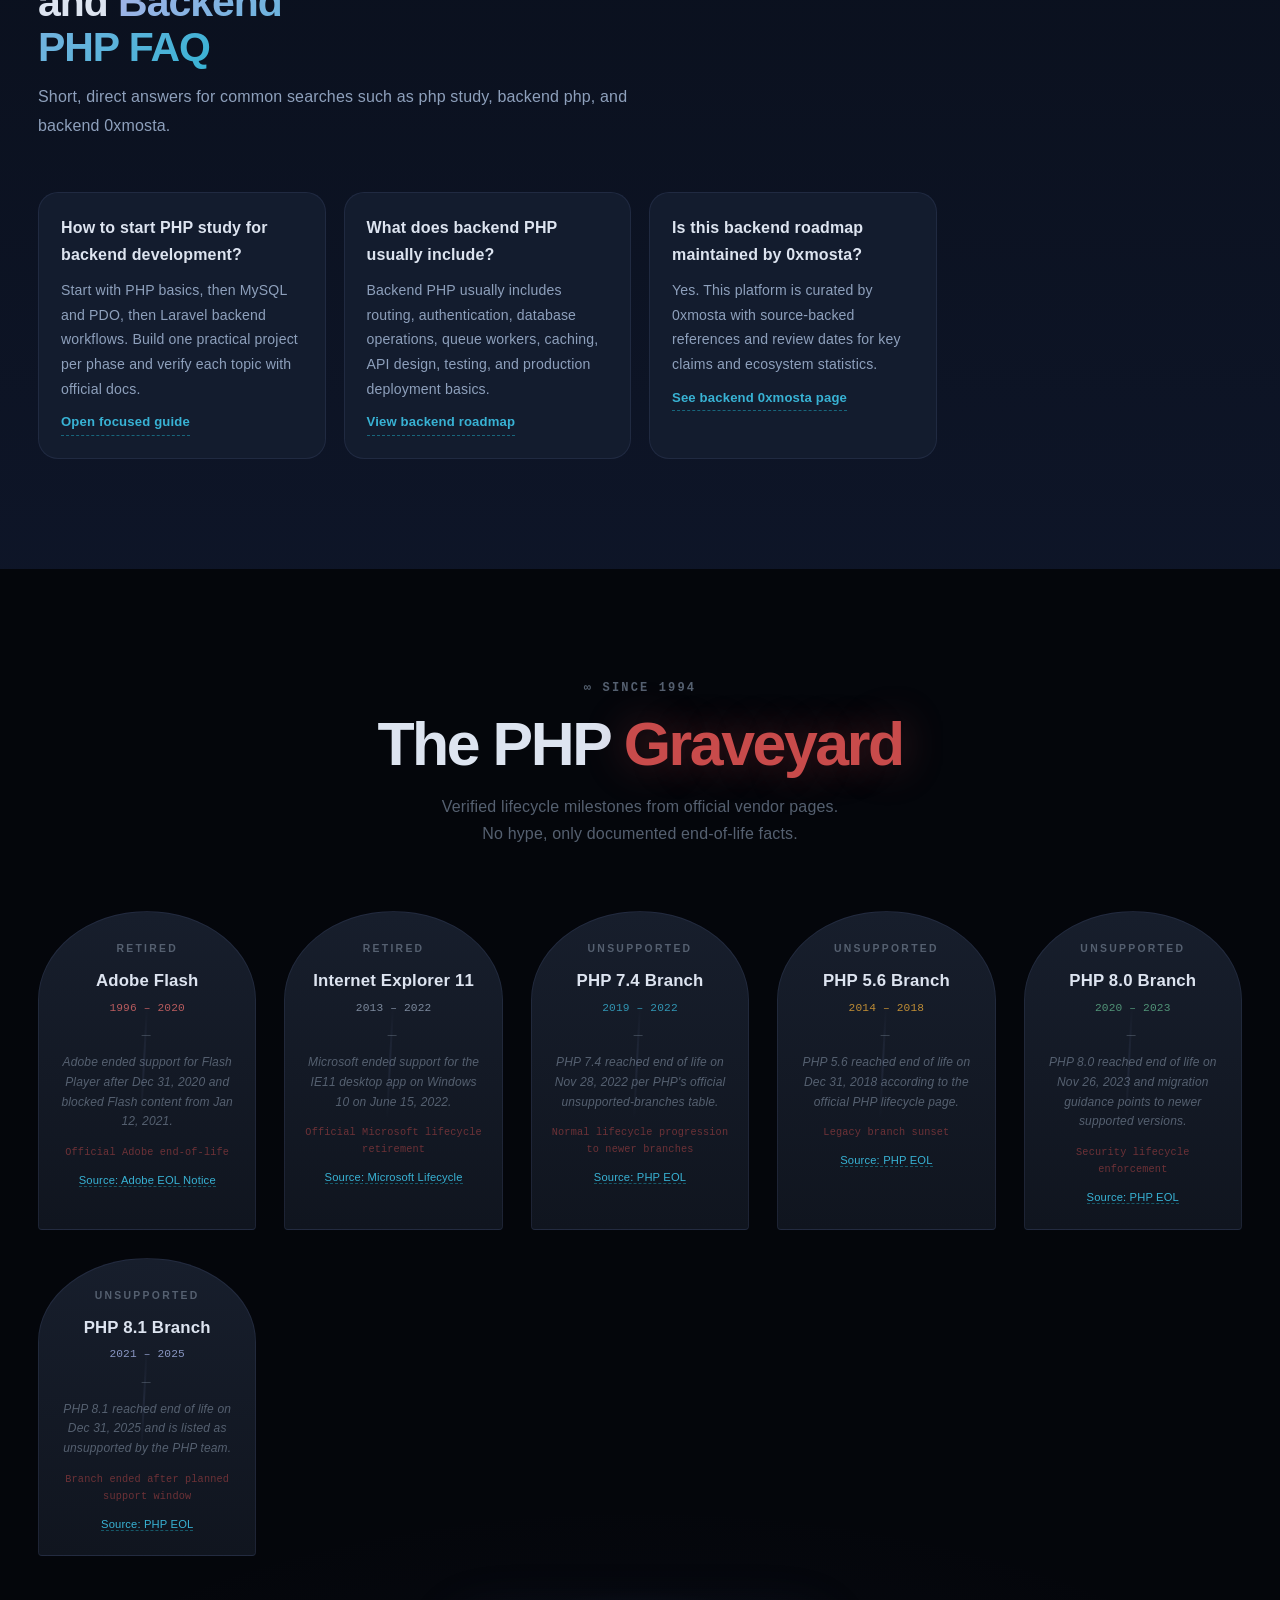
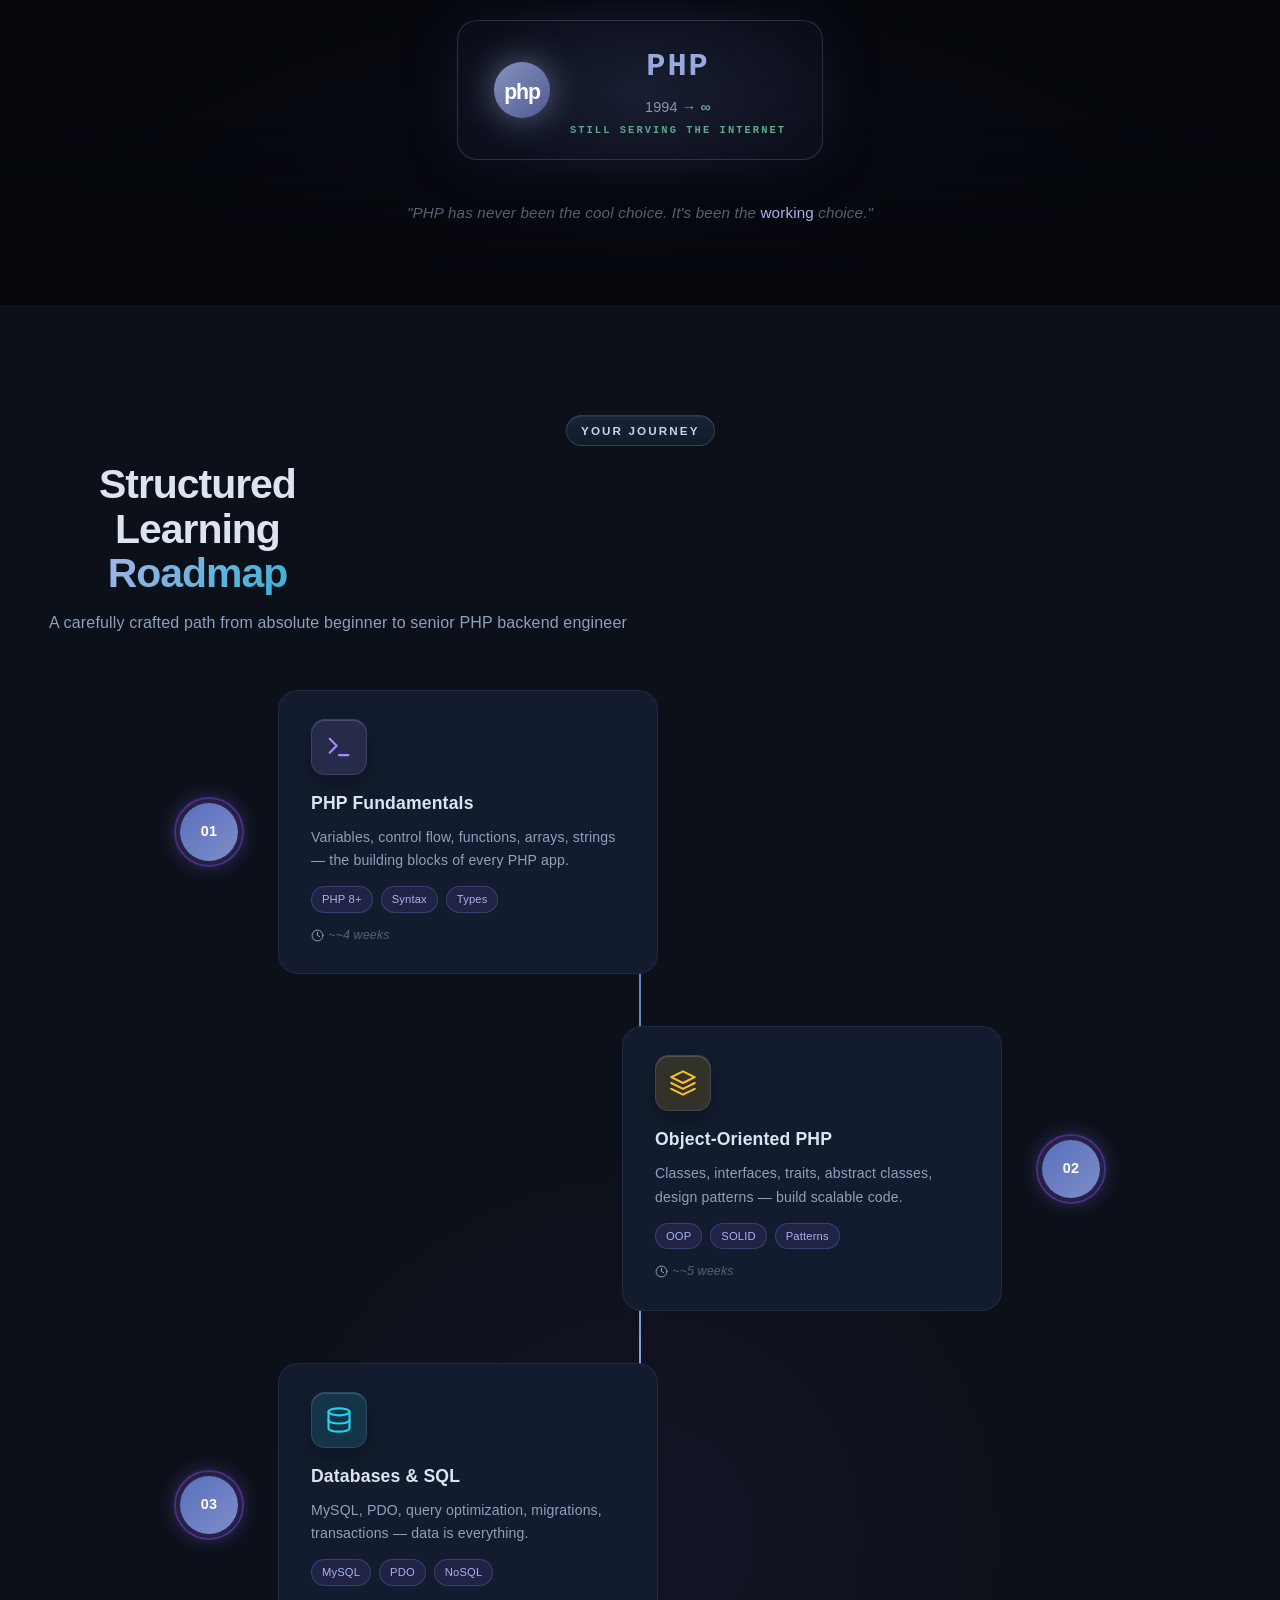
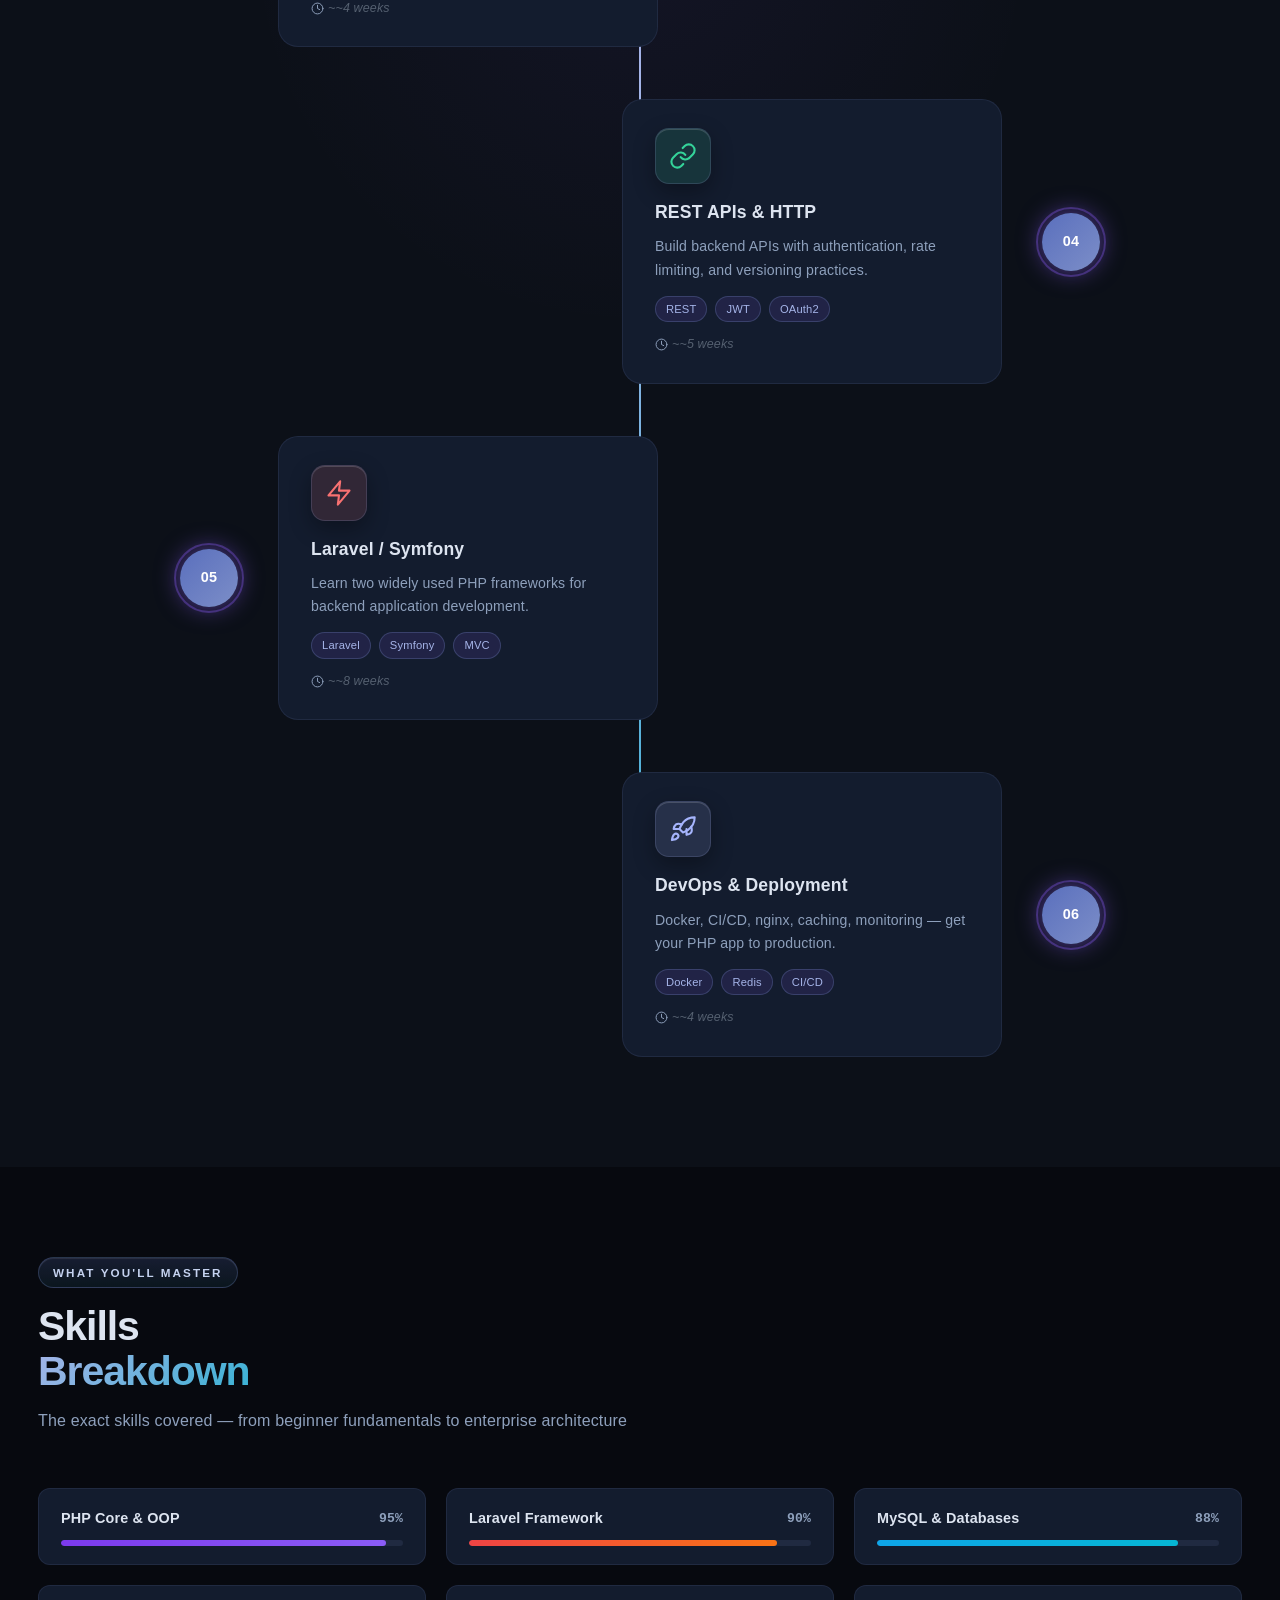
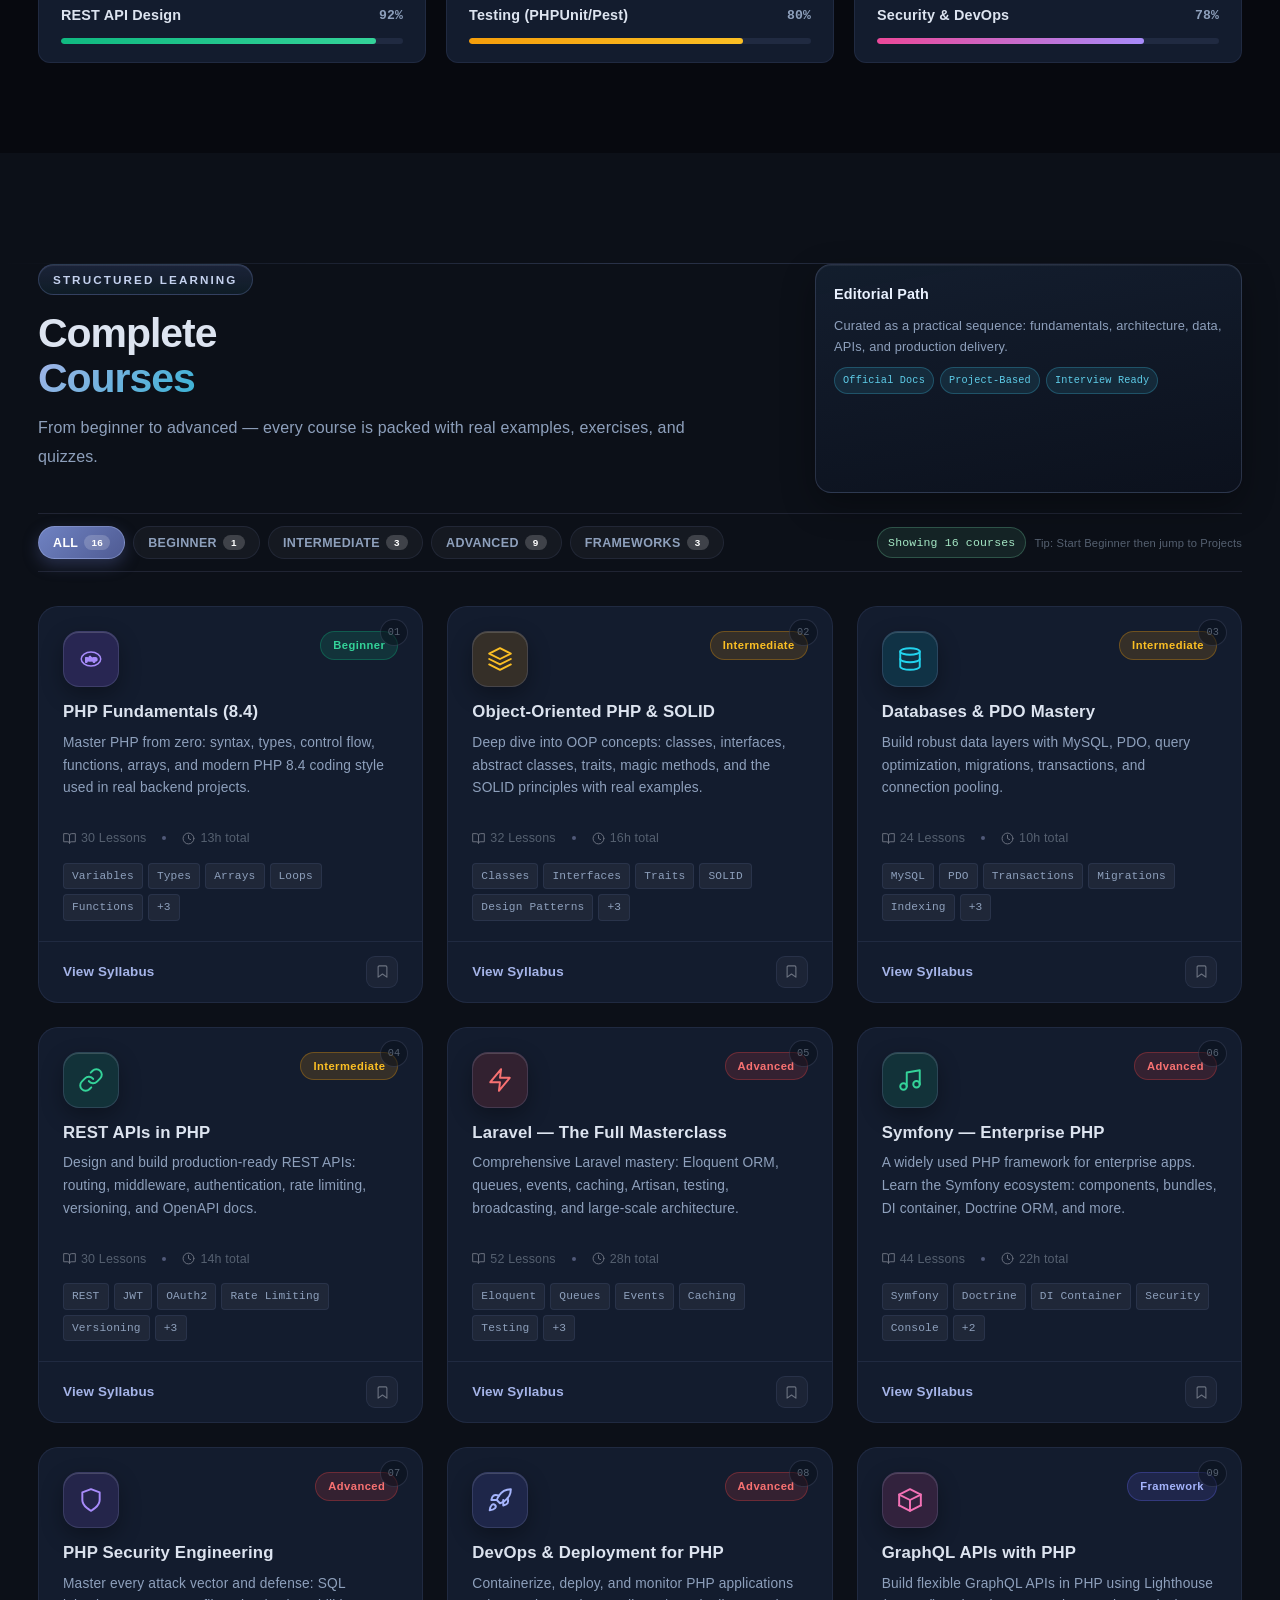
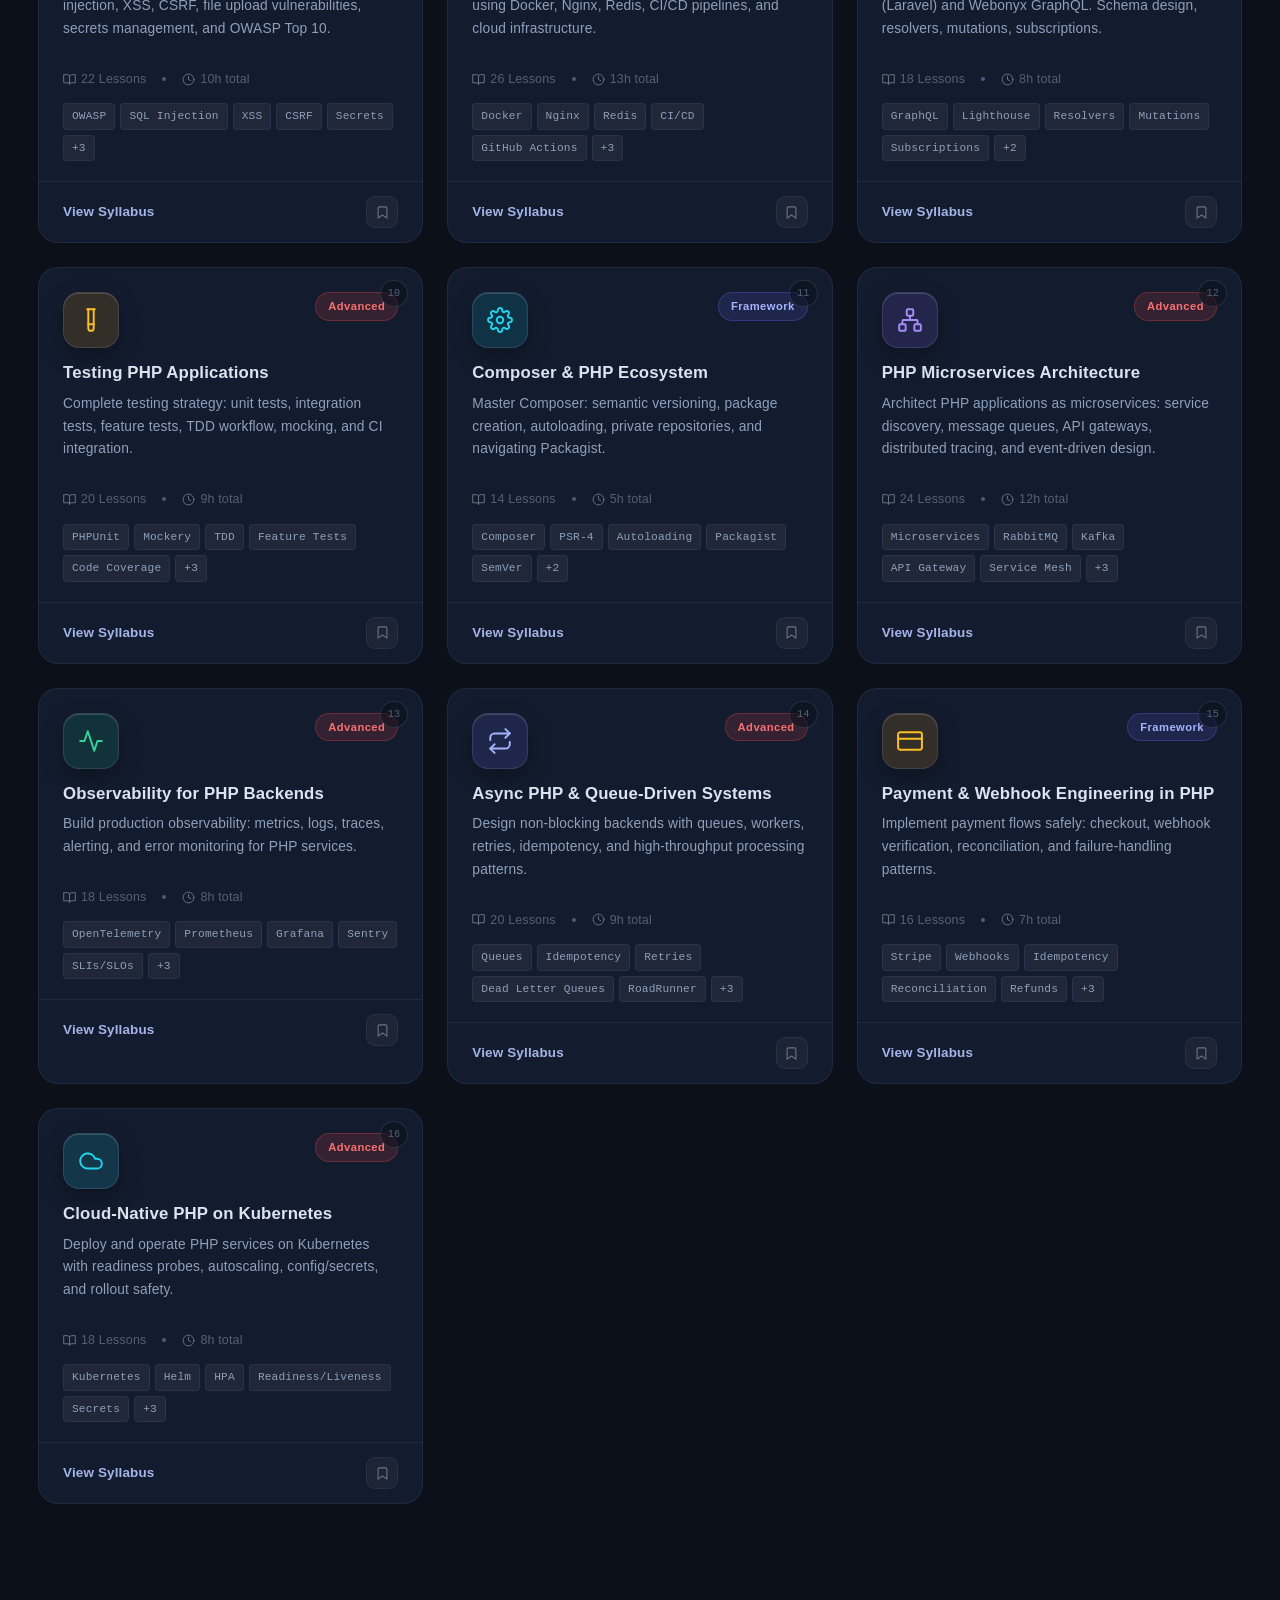
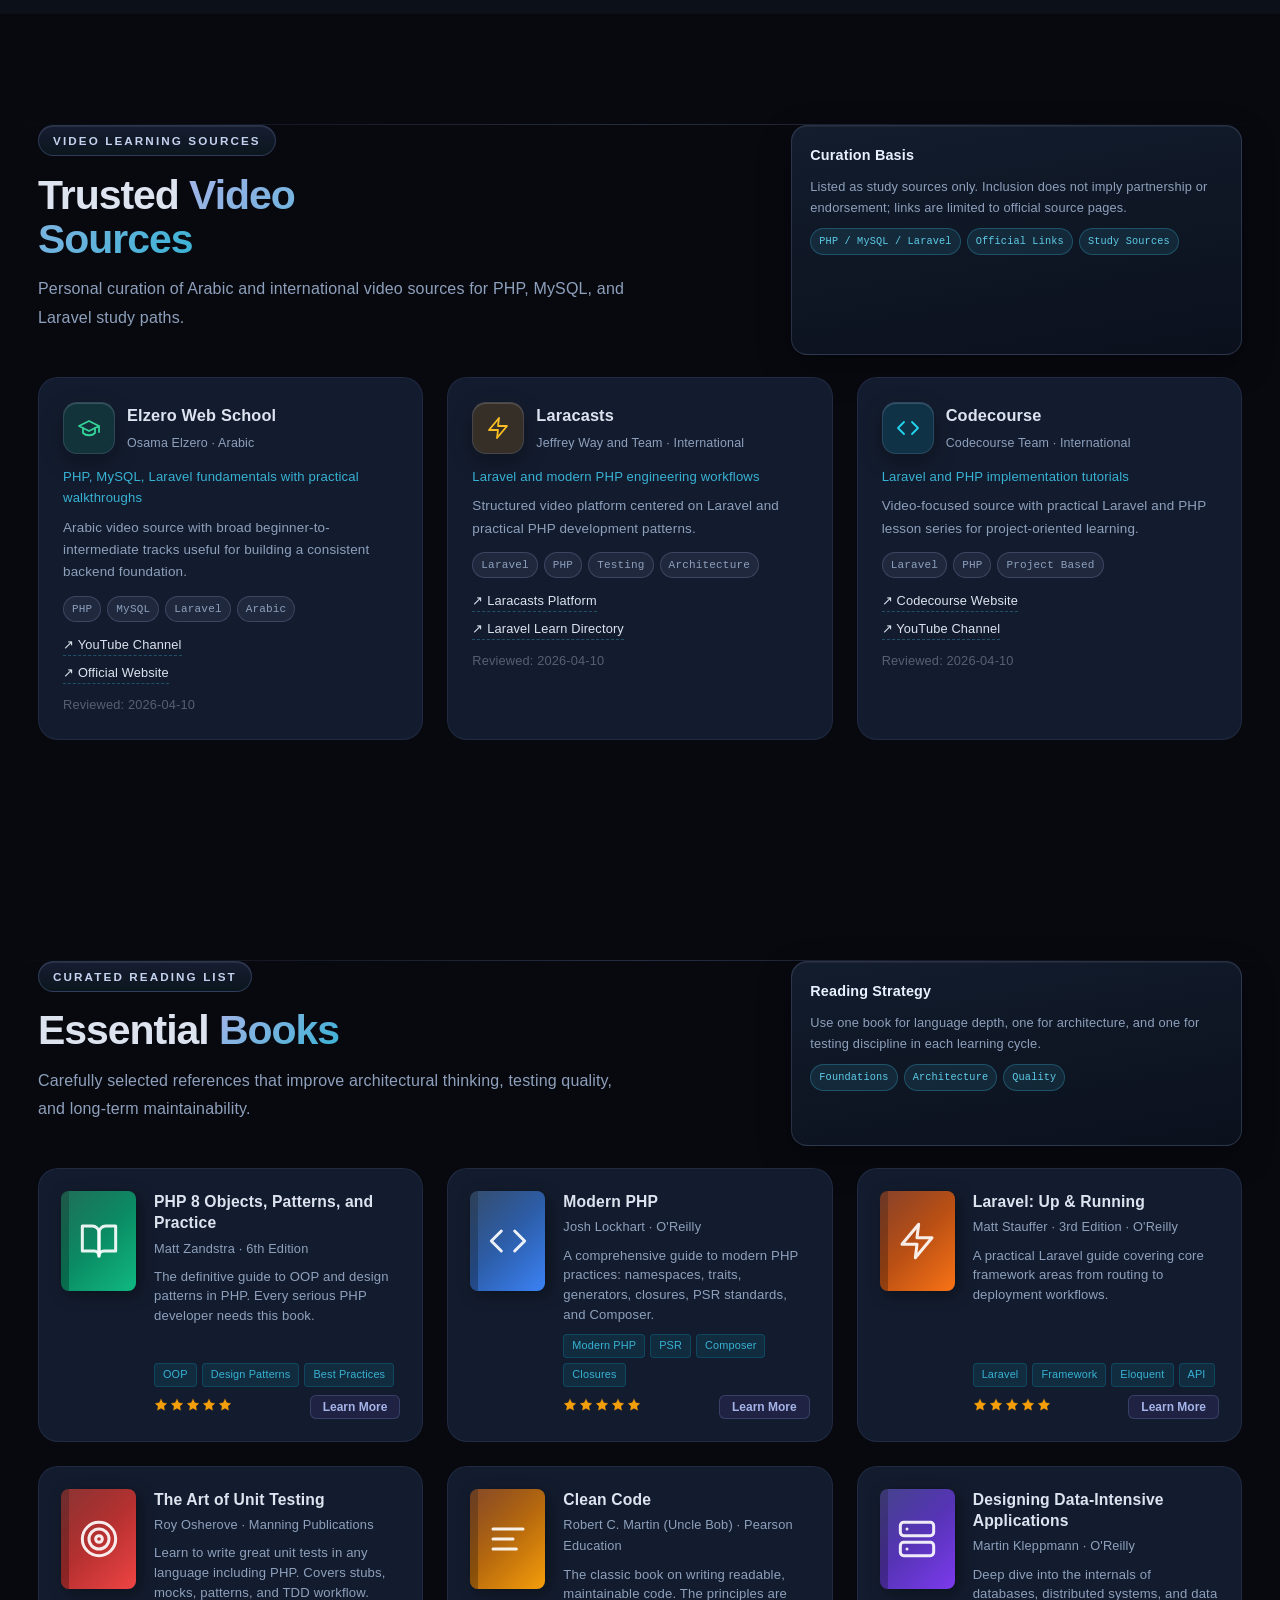
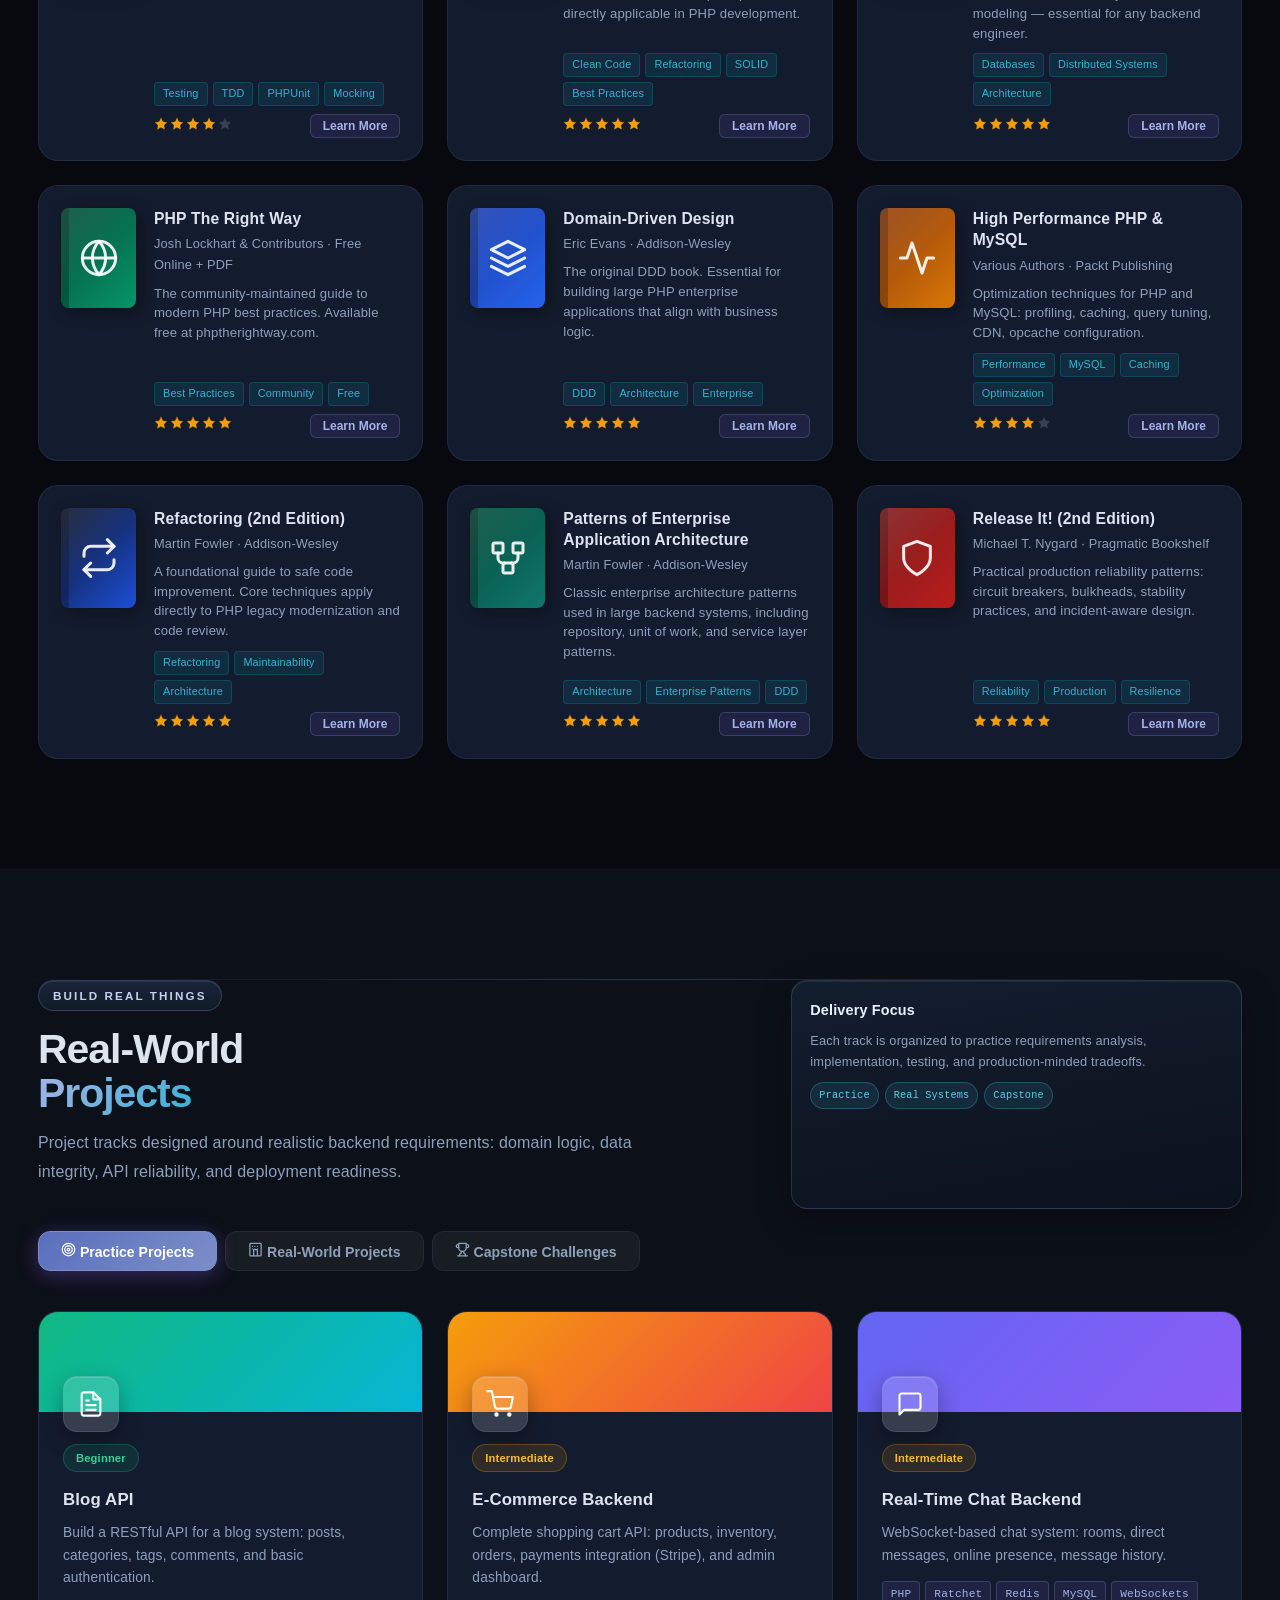
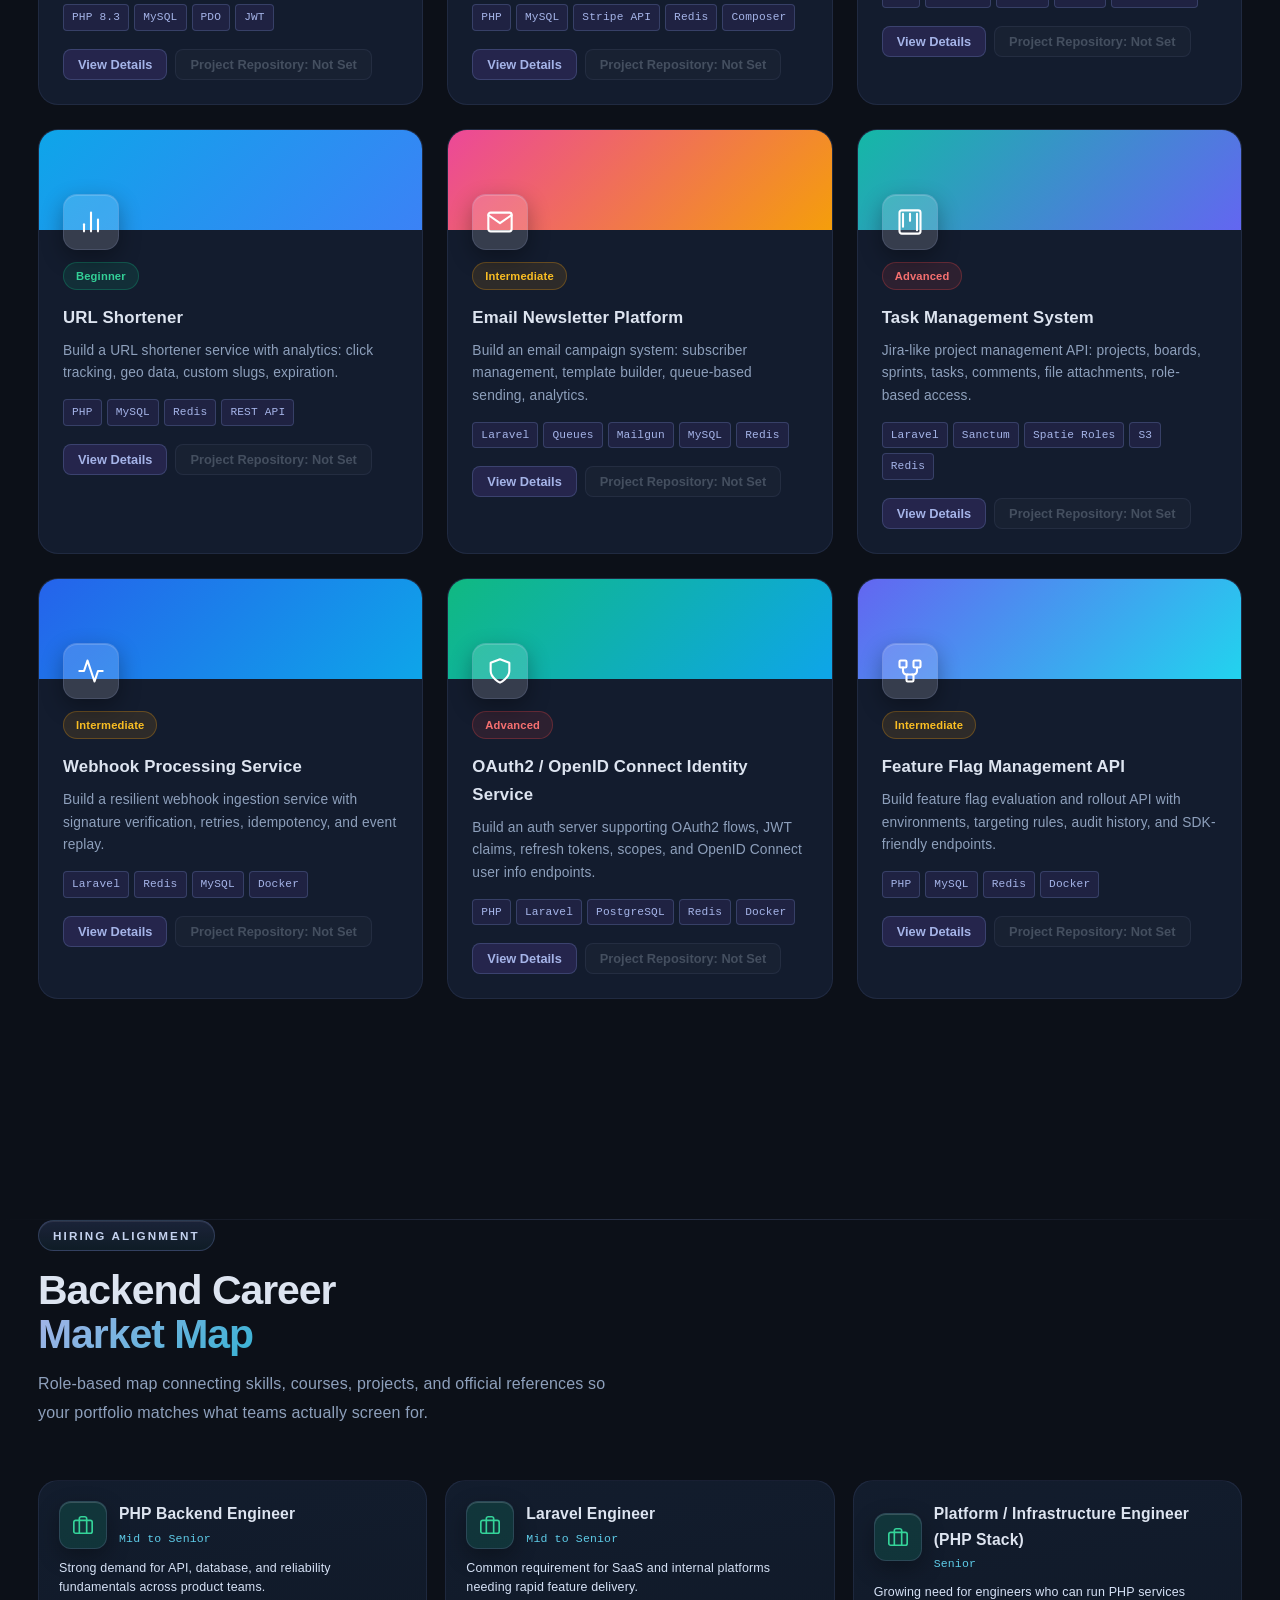
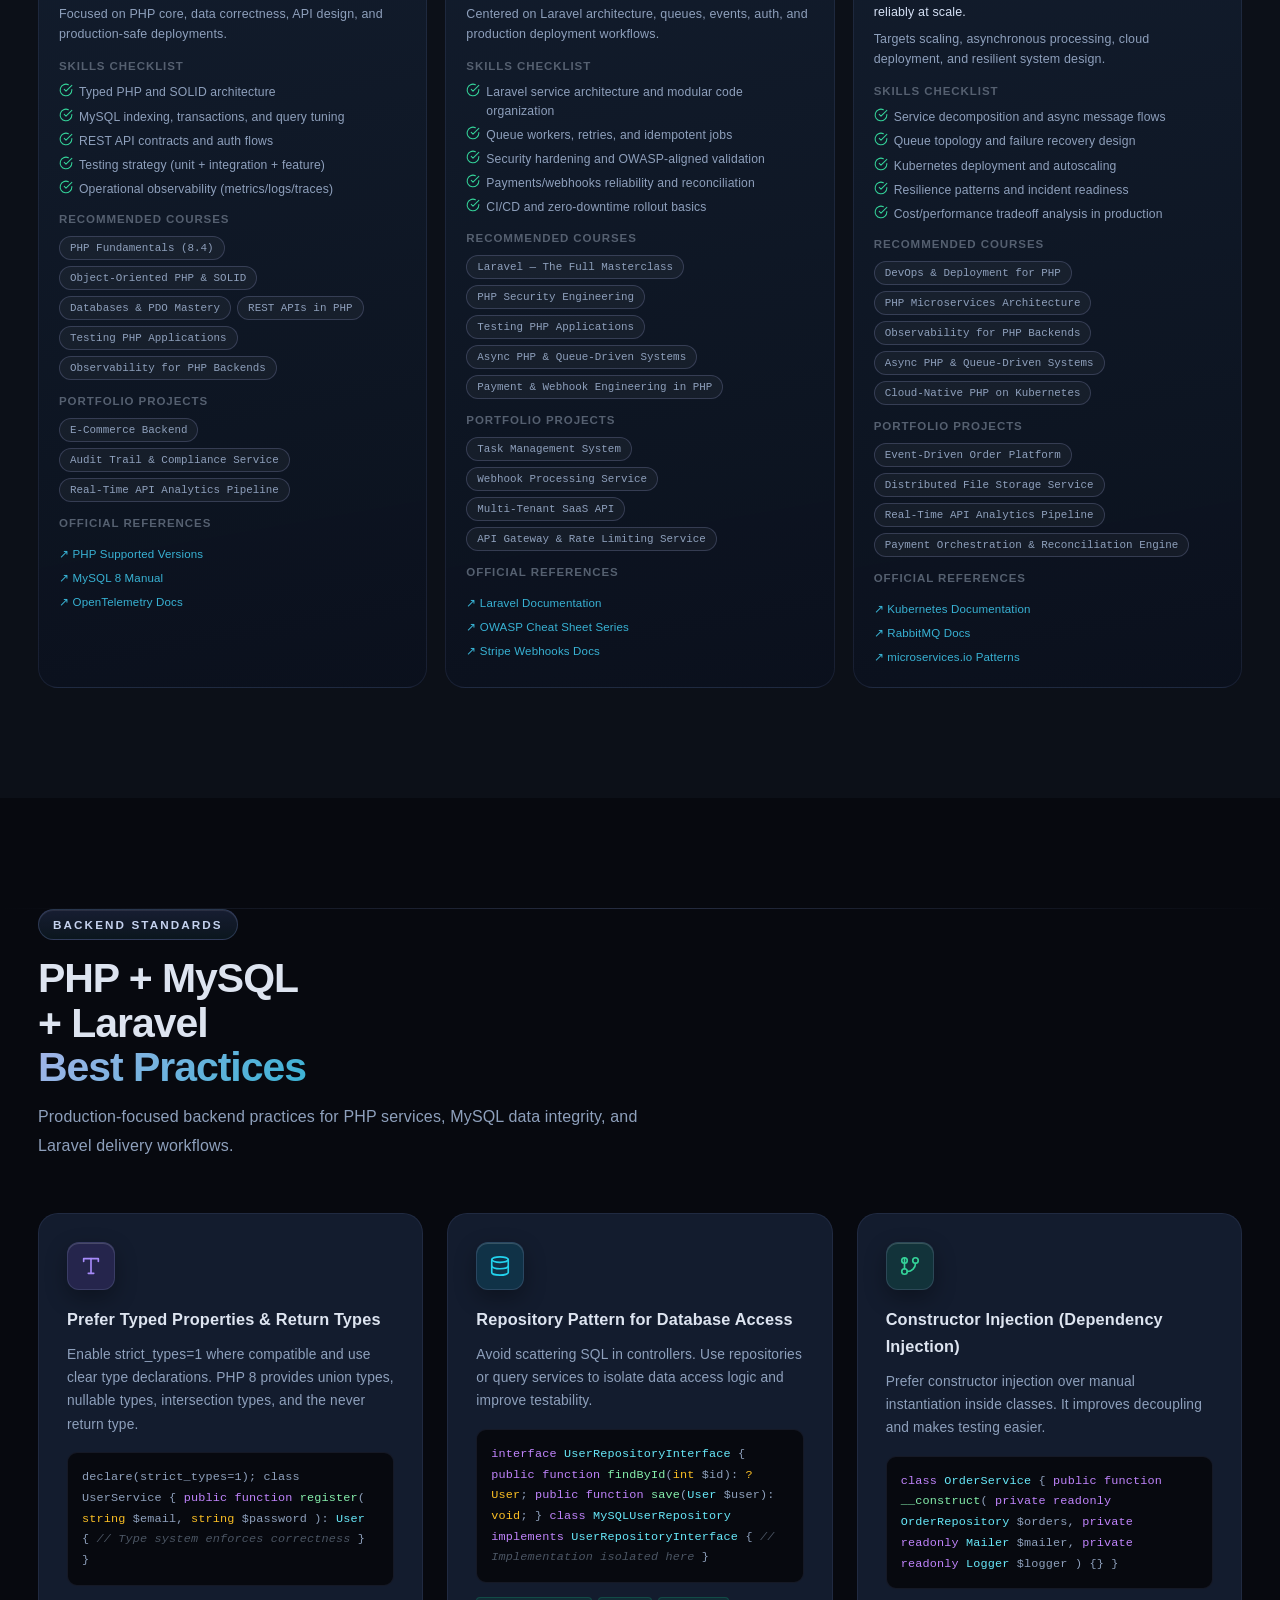
==== commit da42e919: "Remove inline handlers and tighten CSP script policy" ====
--- a/index.html
+++ b/index.html
@@ -8,7 +8,7 @@
   <meta name="robots" content="index, follow, max-image-preview:large, max-snippet:-1, max-video-preview:-1" />
   <meta name="author" content="0xmosta" />
   <meta name="theme-color" content="#0c1018" />
-  <meta http-equiv="Content-Security-Policy" content="default-src 'self'; script-src 'self' 'unsafe-inline'; style-src 'self' 'unsafe-inline' https://fonts.googleapis.com; font-src 'self' https://fonts.gstatic.com data:; img-src 'self' https: data:; connect-src 'self'; object-src 'none'; base-uri 'self'; frame-ancestors 'none'; form-action 'self'; upgrade-insecure-requests" />
+  <meta http-equiv="Content-Security-Policy" content="default-src 'self'; script-src 'self'; style-src 'self' 'unsafe-inline' https://fonts.googleapis.com; font-src 'self' https://fonts.gstatic.com data:; img-src 'self' https: data:; connect-src 'self'; object-src 'none'; base-uri 'self'; frame-ancestors 'none'; form-action 'self'; upgrade-insecure-requests" />
   <meta name="referrer" content="strict-origin-when-cross-origin" />
   <meta http-equiv="Permissions-Policy" content="camera=(), microphone=(), geolocation=(), interest-cohort=()" />
   <link rel="canonical" href="https://0xmosta-fu.github.io/php-mastery-platform/" />
@@ -183,7 +183,7 @@
         <svg width="16" height="16" viewBox="0 0 24 24" fill="none" stroke="currentColor" stroke-width="2"><path d="m19 21-7-5-7 5V5a2 2 0 0 1 2-2h10a2 2 0 0 1 2 2v16z"/></svg>
         <span class="bookmark-count" id="bookmarkCount" style="display:none">0</span>
       </button>
-      <button class="nav-cta" onclick="document.getElementById('courses').scrollIntoView({behavior:'smooth'})">Go To Courses</button>
+      <button class="nav-cta" id="navGoCoursesBtn" type="button">Go To Courses</button>
     </div>
     <button class="hamburger" id="hamburger" aria-label="Toggle menu">
       <span></span><span></span><span></span>
@@ -252,15 +252,15 @@
         </div>
       </div>
       <div class="hero-actions">
-        <button class="btn-primary magnetic" data-strength="20" onclick="document.getElementById('courses').scrollIntoView({behavior:'smooth'})">
+        <button class="btn-primary magnetic" id="heroExploreCoursesBtn" data-strength="20" type="button">
           <span>Explore Courses</span>
           <svg width="18" height="18" viewBox="0 0 24 24" fill="none" stroke="currentColor" stroke-width="2.5"><path d="M5 12h14M12 5l7 7-7 7"/></svg>
         </button>
-        <button class="btn-secondary" onclick="document.getElementById('projects').scrollIntoView({behavior:'smooth'})">
+        <button class="btn-secondary" id="heroViewProjectsBtn" type="button">
           <svg width="18" height="18" viewBox="0 0 24 24" fill="none" stroke="currentColor" stroke-width="2"><polygon points="5 3 19 12 5 21 5 3"/></svg>
           View Projects
         </button>
-        <button class="btn-ghost" onclick="document.getElementById('searchTrigger').click()">
+        <button class="btn-ghost" id="heroQuickSearchBtn" type="button">
           <svg width="16" height="16" viewBox="0 0 24 24" fill="none" stroke="currentColor" stroke-width="2"><circle cx="11" cy="11" r="8"/><path d="m21 21-4.35-4.35"/></svg>
           Quick Search
         </button>
